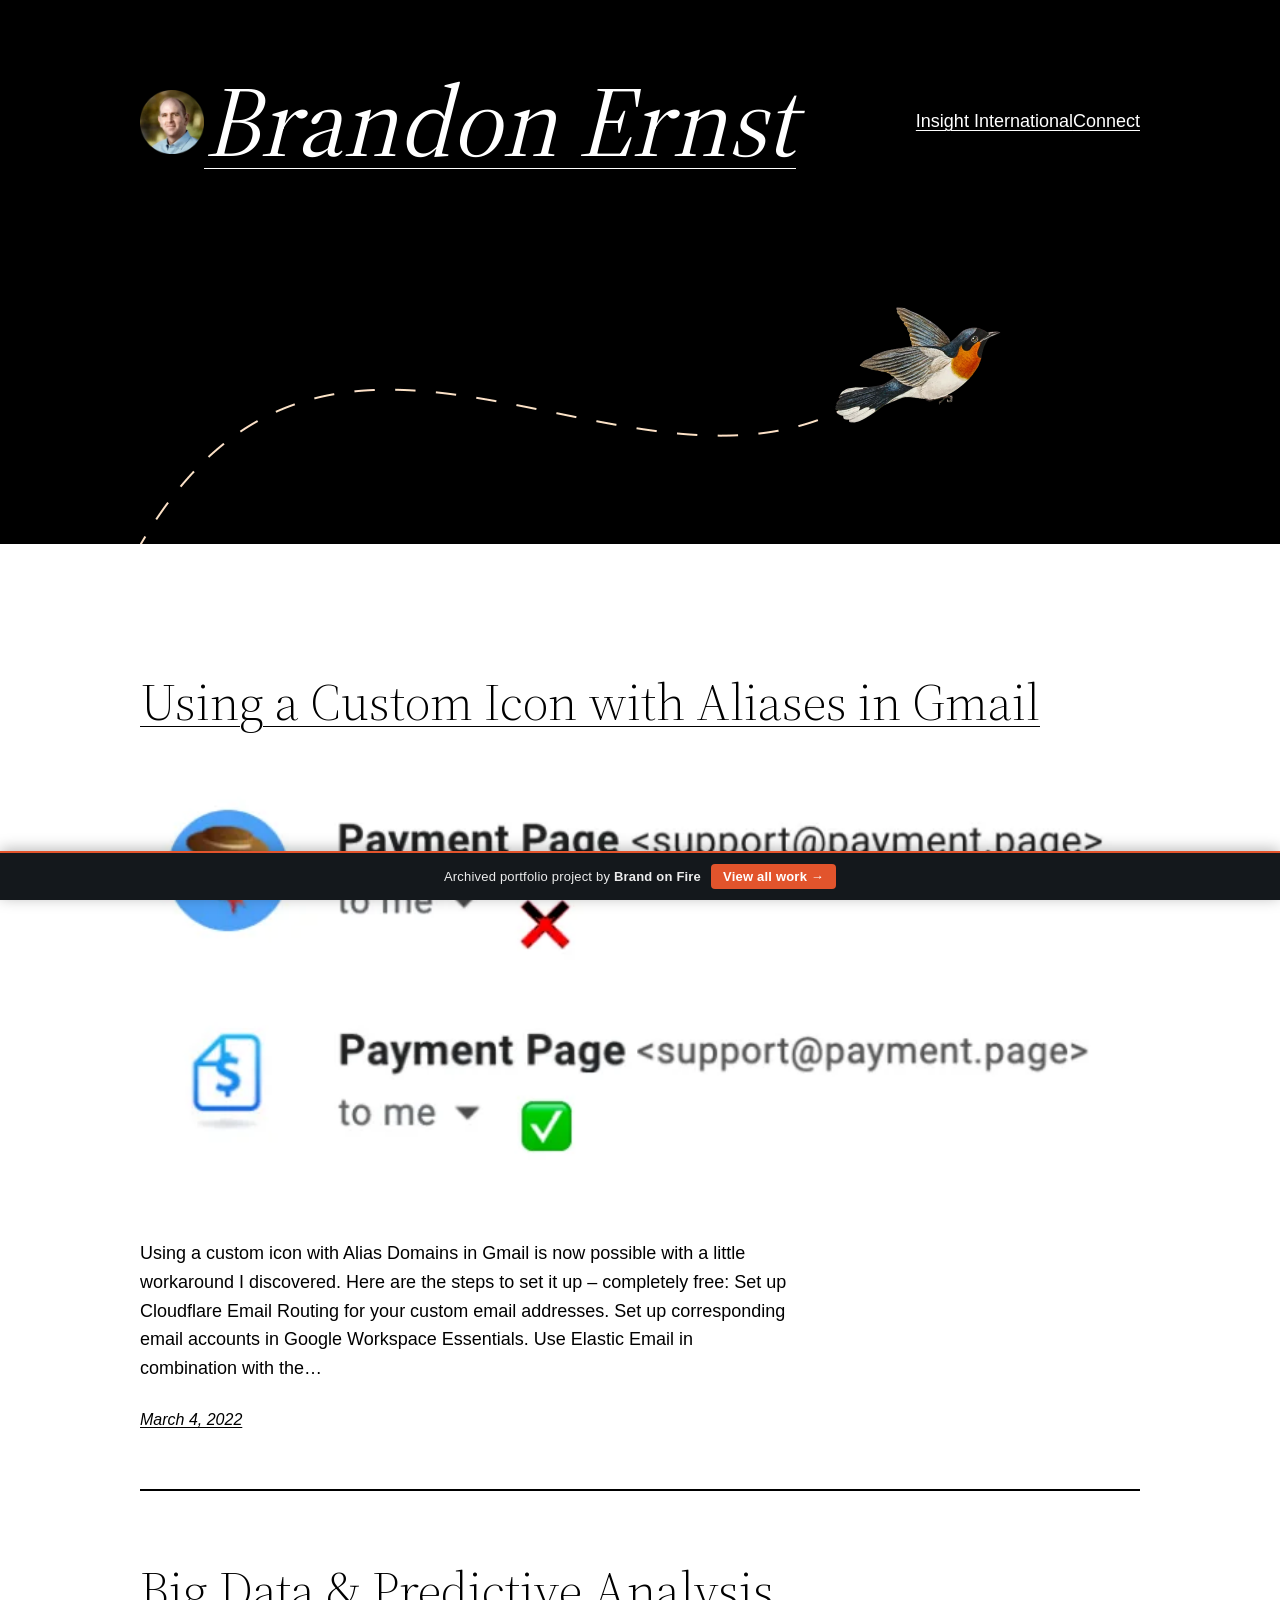
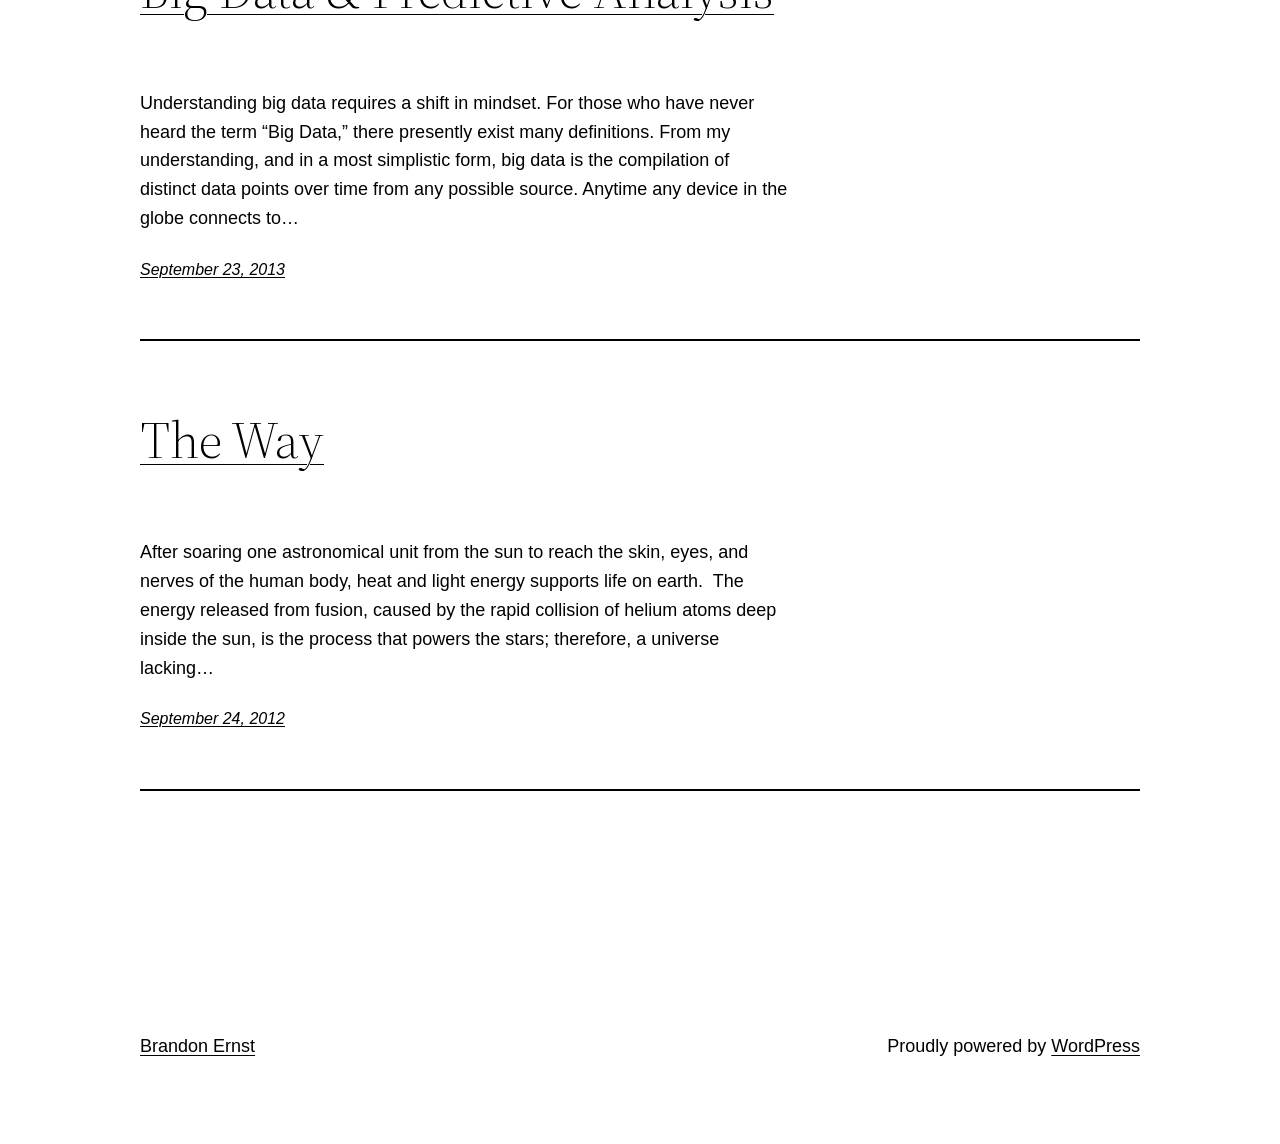
==== index.html @ 72a4046f "Lightweight pixel-faithful portfolio snapshot (used-CSS, WebP, no 3rd-party)" ====
<!doctype html><html lang="en-US" data-bofp="0"><head><meta charset="UTF-8"><meta name="viewport" content="width=device-width, initial-scale=1"><meta name="robots" content="index, follow, max-image-preview:large, max-snippet:-1, max-video-preview:-1"><link rel="canonical" href="/"><meta property="og:locale" content="en_US"><meta property="og:type" content="website"><meta property="og:title" content="Insight International - Brandon Ernst"><meta property="og:url" content="/"><meta property="og:site_name" content="Brandon Ernst"><meta property="article:modified_time" content="2022-03-04T01:20:35+00:00"><meta name="twitter:card" content="summary_large_image"><title>Insight International - Brandon Ernst</title><link rel="alternate" type="application/rss+xml" title="Brandon Ernst » Feed" href="/feed/"><link rel="alternate" type="application/rss+xml" title="Brandon Ernst » Comments Feed" href="/comments/feed/"><link rel="https://api.w.org/" href="/wp-json/"><link rel="alternate" title="JSON" type="application/json" href="/wp-json/wp/v2/pages/14"><meta name="generator" content="Elementor 4.1.1; features: additional_custom_breakpoints; settings: css_print_method-internal, google_font-enabled, font_display-auto"><link rel="icon" href="_a/cf8b656d39b9.webp" sizes="32x32"><link rel="icon" href="/wp-content/uploads/2021/11/brandon-ernst-300x300.png" sizes="192x192"><link rel="apple-touch-icon" href="/wp-content/uploads/2021/11/brandon-ernst-300x300.png"><meta name="msapplication-TileImage" content="/wp-content/uploads/2021/11/brandon-ernst-300x300.png"><meta name="generator" content="WP Rocket 3.20.2" data-wpr-features="wpr_minify_js wpr_preconnect_external_domains wpr_oci wpr_minify_css wpr_preload_links wpr_desktop"><link rel="stylesheet" href="style.css"><style>[data-bofp="1"]{background-color:rgb(255, 255, 255)!important;color:rgb(0, 0, 0)!important}[data-bofp="2"]{background-color:rgb(0, 0, 0)!important;color:rgb(255, 255, 255)!important}</style><meta name="robots" content="noindex, nofollow"></head><body data-rsssl="1" class="home wp-singular page-template-default page page-id-14 wp-custom-logo wp-embed-responsive wp-theme-twentytwentytwo elementor-default elementor-kit-212428" data-bofp="1"><div class="wp-site-blocks"><header class="wp-block-template-part"><div class="wp-block-group alignfull has-background-color has-foreground-background-color has-text-color has-background has-link-color wp-elements-c2d3692c067254e99911402d49af8a7d is-layout-constrained wp-block-group-is-layout-constrained" style="padding-top:0px;padding-bottom:0px" data-bofp="2"><header class="alignwide wp-block-template-part"><div class="wp-block-group is-layout-constrained wp-block-group-is-layout-constrained"><div class="wp-block-group alignwide is-content-justification-space-between is-layout-flex wp-container-core-group-is-layout-d256613d wp-block-group-is-layout-flex" style="padding-top:var(--wp--custom--spacing--small, 1.25rem);padding-bottom:var(--wp--custom--spacing--large, 8rem)"><div class="wp-block-group is-layout-flex wp-block-group-is-layout-flex"><div class="wp-block-site-logo"><a href="index.html" class="custom-logo-link" rel="home" aria-current="page"><img width="64" height="64" src="_a/cf8b656d39b9.webp" class="custom-logo" alt="Brandon Ernst" decoding="sync"></a></div><h1 style="font-style:italic;font-weight:400" class="wp-block-site-title"><a href="index.html" target="_self" rel="home" aria-current="page">Brandon Ernst</a></h1></div><nav class="is-responsive items-justified-right wp-block-navigation is-content-justification-right is-layout-flex wp-container-core-navigation-is-layout-de66bf79 wp-block-navigation-is-layout-flex" aria-label="Header navigation 2" data-wp-interactive="core/navigation" data-wp-context="{&quot;overlayOpenedBy&quot;:{&quot;click&quot;:false,&quot;hover&quot;:false,&quot;focus&quot;:false},&quot;type&quot;:&quot;overlay&quot;,&quot;roleAttribute&quot;:&quot;&quot;,&quot;ariaLabel&quot;:&quot;Menu&quot;}"><button aria-haspopup="dialog" aria-label="Open menu" class="wp-block-navigation__responsive-container-open" data-wp-on--click="actions.openMenuOnClick" data-wp-on--keydown="actions.handleMenuKeydown"><svg width="24" height="24" xmlns="http://www.w3.org/2000/svg" viewBox="0 0 24 24" aria-hidden="true" focusable="false"><path d="M4 7.5h16v1.5H4z"></path><path d="M4 15h16v1.5H4z"></path></svg></button><div class="wp-block-navigation__responsive-container" id="modal-1" data-wp-class--has-modal-open="state.isMenuOpen" data-wp-class--is-menu-open="state.isMenuOpen" data-wp-watch="callbacks.initMenu" data-wp-on--keydown="actions.handleMenuKeydown" data-wp-on--focusout="actions.handleMenuFocusout" tabindex="-1"><div class="wp-block-navigation__responsive-close" tabindex="-1"><div class="wp-block-navigation__responsive-dialog" data-wp-bind--aria-modal="state.ariaModal" data-wp-bind--aria-label="state.ariaLabel" data-wp-bind--role="state.roleAttribute"><button aria-label="Close menu" class="wp-block-navigation__responsive-container-close" data-wp-on--click="actions.closeMenuOnClick"><svg xmlns="http://www.w3.org/2000/svg" viewBox="0 0 24 24" width="24" height="24" aria-hidden="true" focusable="false"><path d="m13.06 12 6.47-6.47-1.06-1.06L12 10.94 5.53 4.47 4.47 5.53 10.94 12l-6.47 6.47 1.06 1.06L12 13.06l6.47 6.47 1.06-1.06L13.06 12Z"></path></svg></button><div class="wp-block-navigation__responsive-container-content" data-wp-watch="callbacks.focusFirstElement" id="modal-1-content"><ul class="wp-block-navigation__container is-responsive items-justified-right wp-block-navigation"><li class="wp-block-navigation-item current-menu-item wp-block-navigation-link"><a class="wp-block-navigation-item__content" href="insight-international/index.html" aria-current="page"><span class="wp-block-navigation-item__label">Insight International</span></a></li><li class="wp-block-navigation-item wp-block-navigation-link"><a class="wp-block-navigation-item__content" href="connect/index.html"><span class="wp-block-navigation-item__label">Connect</span></a></li></ul></div></div></div></div></nav></div></div></header><figure class="wp-block-image alignwide size-full is-resized"><img fetchpriority="high" decoding="sync" src="_a/04921a62bc11.webp" alt="Illustration of a bird flying." width="2000" height="474"></figure></div><div style="height:66px" aria-hidden="true" class="wp-block-spacer"></div></header><div class="wp-block-query alignwide is-layout-constrained wp-block-query-is-layout-constrained"><ul class="alignwide wp-block-post-template is-layout-flow wp-block-post-template-is-layout-flow"><li class="wp-block-post post-212757 post type-post status-publish format-standard has-post-thumbnail hentry category-insight-international"><div class="wp-block-group is-layout-constrained wp-block-group-is-layout-constrained"><h2 class="alignwide wp-block-post-title has-var-wp-custom-typography-font-size-huge-clamp-2-25-rem-4-vw-2-75-rem-font-size"><a href="using-a-custom-icon-with-aliases-in-gmail/index.html" target="_self">Using a Custom Icon with Aliases in Gmail</a></h2><figure style="margin-top:calc(1.75 * var(--wp--style--block-gap))" class="alignwide wp-block-post-featured-image"><a href="using-a-custom-icon-with-aliases-in-gmail/index.html" target="_self"><img fetchpriority="high" width="700" height="288" src="_a/332194040bed.webp" class="attachment-post-thumbnail size-post-thumbnail wp-post-image" alt="Using a Custom Icon with Aliases in Gmail" style="object-fit:cover;" decoding="sync"></a></figure><div class="wp-block-columns alignwide is-layout-flex wp-container-core-columns-is-layout-f56f613f wp-block-columns-is-layout-flex"><div class="wp-block-column is-layout-flow wp-block-column-is-layout-flow" style="flex-basis:650px"><div class="wp-block-post-excerpt"><p class="wp-block-post-excerpt__excerpt">Using a custom icon with Alias Domains in Gmail is now possible with a little workaround I discovered. Here are the steps to set it up – completely free: Set up Cloudflare Email Routing for your custom email addresses. Set up corresponding email accounts in Google Workspace Essentials. Use Elastic Email in combination with the… </p></div><div style="font-style:italic;font-weight:400" class="wp-block-post-date has-small-font-size"><a href="using-a-custom-icon-with-aliases-in-gmail/index.html"><time datetime="2022-03-04T01:37:58+00:00">March 4, 2022</time></a></div></div><div class="wp-block-column is-layout-flow wp-block-column-is-layout-flow"></div></div><div style="height:16px" aria-hidden="true" class="wp-block-spacer"></div><hr class="wp-block-separator alignwide is-style-wide"><div style="height:16px" aria-hidden="true" class="wp-block-spacer"></div></div></li><li class="wp-block-post post-724 post type-post status-publish format-standard hentry category-insight-international"><div class="wp-block-group is-layout-constrained wp-block-group-is-layout-constrained"><h2 class="alignwide wp-block-post-title has-var-wp-custom-typography-font-size-huge-clamp-2-25-rem-4-vw-2-75-rem-font-size"><a href="blog-post-2-big-data-predictive-analysis/index.html" target="_self">Big Data &amp; Predictive Analysis</a></h2><div class="wp-block-columns alignwide is-layout-flex wp-container-core-columns-is-layout-f56f613f wp-block-columns-is-layout-flex"><div class="wp-block-column is-layout-flow wp-block-column-is-layout-flow" style="flex-basis:650px"><div class="wp-block-post-excerpt"><p class="wp-block-post-excerpt__excerpt">Understanding big data requires a shift in mindset. For those who have never heard the term “Big Data,” there presently exist many definitions. From my understanding, and in a most simplistic form, big data is the compilation of distinct data points over time from any possible source. Anytime any device in the globe connects to… </p></div><div style="font-style:italic;font-weight:400" class="wp-block-post-date has-small-font-size"><a href="blog-post-2-big-data-predictive-analysis/index.html"><time datetime="2013-09-23T18:57:46+00:00">September 23, 2013</time></a></div></div><div class="wp-block-column is-layout-flow wp-block-column-is-layout-flow"></div></div><div style="height:16px" aria-hidden="true" class="wp-block-spacer"></div><hr class="wp-block-separator alignwide is-style-wide"><div style="height:16px" aria-hidden="true" class="wp-block-spacer"></div></div></li><li class="wp-block-post post-1 post type-post status-publish format-standard hentry category-insight-international"><div class="wp-block-group is-layout-constrained wp-block-group-is-layout-constrained"><h2 class="alignwide wp-block-post-title has-var-wp-custom-typography-font-size-huge-clamp-2-25-rem-4-vw-2-75-rem-font-size"><a href="blog-post-1-the-way/index.html" target="_self">The Way</a></h2><div class="wp-block-columns alignwide is-layout-flex wp-container-core-columns-is-layout-f56f613f wp-block-columns-is-layout-flex"><div class="wp-block-column is-layout-flow wp-block-column-is-layout-flow" style="flex-basis:650px"><div class="wp-block-post-excerpt"><p class="wp-block-post-excerpt__excerpt">After soaring one astronomical unit from the sun to reach the skin, eyes, and nerves of the human body, heat and light energy supports life on earth.&nbsp; The energy released from fusion, caused by the rapid collision of helium atoms deep inside the sun, is the process that powers the stars; therefore, a universe lacking… </p></div><div style="font-style:italic;font-weight:400" class="wp-block-post-date has-small-font-size"><a href="blog-post-1-the-way/index.html"><time datetime="2012-09-24T18:04:45+00:00">September 24, 2012</time></a></div></div><div class="wp-block-column is-layout-flow wp-block-column-is-layout-flow"></div></div><div style="height:16px" aria-hidden="true" class="wp-block-spacer"></div><hr class="wp-block-separator alignwide is-style-wide"><div style="height:16px" aria-hidden="true" class="wp-block-spacer"></div></div></li></ul></div><footer class="wp-block-template-part"><div class="wp-block-group is-layout-constrained wp-block-group-is-layout-constrained" style="padding-top:var(--wp--custom--spacing--large, 8rem)"><div class="wp-block-group alignfull is-layout-constrained wp-block-group-is-layout-constrained"><div class="wp-block-group alignwide is-content-justification-space-between is-layout-flex wp-container-core-group-is-layout-f28da512 wp-block-group-is-layout-flex" style="padding-top:4rem;padding-bottom:4rem"><p class="wp-block-site-title"><a href="index.html" target="_self" rel="home" aria-current="page">Brandon Ernst</a></p><p class="has-text-align-right wp-block-paragraph">Proudly powered by <a href="https://wordpress.org" rel="nofollow">WordPress</a></p></div></div></div></footer></div><!-- bof-portfolio-bar --><a href="https://brandonfire.com/portfolio/" id="bof-portfolio-bar" rel="noopener" style="position:fixed;left:0;right:0;bottom:0;z-index:2147483647;display:flex;align-items:center;justify-content:center;gap:10px;flex-wrap:wrap;background:#14181c;color:#ffffff !important;font-family:-apple-system,BlinkMacSystemFont,'Segoe UI',Roboto,Helvetica,Arial,sans-serif;font-size:13px;font-weight:500;line-height:1;letter-spacing:.2px;padding:11px 16px;text-decoration:none !important;box-shadow:0 -2px 14px rgba(0,0,0,.28);border-top:2px solid #e2542c;box-sizing:border-box;"><span style="opacity:.92;color:#fff;">Archived portfolio project by <strong style="font-weight:700;color:#fff;">Brand&nbsp;on&nbsp;Fire</strong></span><span style="background:#e2542c;color:#fff;padding:6px 12px;border-radius:4px;font-weight:600;white-space:nowrap;">View&nbsp;all&nbsp;work&nbsp;&rarr;</span></a><!-- /bof-portfolio-bar --></body></html>
---- style.css ----
.wp-block-site-logo{box-sizing:border-box;line-height:0;}.wp-block-site-logo a{display:inline-block;line-height:0;}.wp-block-site-logo img{height:auto;max-width:100%;}.wp-block-site-logo a,.wp-block-site-logo img{border-radius:inherit;}.wp-block-site-title{box-sizing:border-box;}.wp-block-site-title:where(a){color:inherit;font-family:inherit;font-size:inherit;font-style:inherit;font-weight:inherit;letter-spacing:inherit;line-height:inherit;text-decoration:inherit;}.wp-block-group{box-sizing:border-box;}:where(.wp-block-group.wp-block-group-is-layout-constrained){position:relative;}:where(.wp-block-group.has-background){padding:1.25em 2.375em;}.wp-block-navigation .wp-block-navigation-item__label{overflow-wrap:break-word;}.wp-block-navigation{position:relative;}.wp-block-navigation ul{margin-bottom:0px;margin-left:0px;margin-top:0px;padding-left:0px;}.wp-block-navigation ul,.wp-block-navigation ul li{list-style:none;padding:0px;}.wp-block-navigation .wp-block-navigation-item{align-items:center;background-color:inherit;display:flex;position:relative;}.wp-block-navigation .wp-block-navigation-item__content{display:block;z-index:1;}.wp-block-navigation .wp-block-navigation-item__content.wp-block-navigation-item__content{color:inherit;}.wp-block-navigation:where(a),.wp-block-navigation:where(a:active),.wp-block-navigation:where(a:focus){text-decoration:none;}.wp-block-navigation{--navigation-layout-justification-setting:flex-start;--navigation-layout-direction:row;--navigation-layout-wrap:wrap;--navigation-layout-justify:flex-start;--navigation-layout-align:center;}.wp-block-navigation.items-justified-right{--navigation-layout-justification-setting:flex-end;--navigation-layout-justify:flex-end;}.wp-block-navigation .wp-block-page-list,.wp-block-navigation__container,.wp-block-navigation__responsive-close,.wp-block-navigation__responsive-container,.wp-block-navigation__responsive-container-content,.wp-block-navigation__responsive-dialog{gap:inherit;}.wp-block-navigation__container{align-items:var(--navigation-layout-align,initial);display:flex;flex-direction:var(--navigation-layout-direction,initial);flex-wrap:var(--navigation-layout-wrap,wrap);justify-content:var(--navigation-layout-justify,initial);list-style:none;margin:0px;padding-left:0px;}.wp-block-navigation__container:only-child,.wp-block-page-list:only-child{flex-grow:1;}@keyframes overlay-menu__fade-in-animation{0%{opacity:0;transform:translateY(0.5em);}100%{opacity:1;transform:translateY(0px);}}.wp-block-navigation__responsive-container{inset:0px;display:none;position:fixed;}.wp-block-navigation__responsive-container:where(.wp-block-navigation-item a){color:inherit;}.wp-block-navigation__responsive-container .wp-block-navigation__responsive-container-content{align-items:var(--navigation-layout-align,initial);display:flex;flex-direction:var(--navigation-layout-direction,initial);flex-wrap:var(--navigation-layout-wrap,wrap);justify-content:var(--navigation-layout-justify,initial);}.wp-block-navigation__responsive-container:not(.is-menu-open.is-menu-open){background-color:inherit !important;color:inherit !important;}@media (min-width:600px){.wp-block-navigation__responsive-container:not(.hidden-by-default):not(.is-menu-open){background-color:inherit;display:block;position:relative;width:100%;z-index:auto;}.wp-block-navigation__responsive-container:not(.hidden-by-default):not(.is-menu-open) .wp-block-navigation__responsive-container-close{display:none;}}.wp-block-navigation__responsive-container-close,.wp-block-navigation__responsive-container-open{background:rgba(0,0,0,0);border-width:medium;border-style:none;border-color:currentcolor;border-image:initial;color:currentcolor;cursor:pointer;margin:0px;padding:0px;text-transform:inherit;vertical-align:middle;}.wp-block-navigation__responsive-container-close svg,.wp-block-navigation__responsive-container-open svg{fill:currentcolor;display:block;height:24px;pointer-events:none;width:24px;}.wp-block-navigation__responsive-container-open{display:flex;}.wp-block-navigation__responsive-container-open.wp-block-navigation__responsive-container-open.wp-block-navigation__responsive-container-open{font-family:inherit;font-size:inherit;font-weight:inherit;}@media (min-width:600px){.wp-block-navigation__responsive-container-open:not(.always-shown){display:none;}}.wp-block-navigation__responsive-container-close{position:absolute;right:0px;top:0px;z-index:2;}.wp-block-navigation__responsive-container-close.wp-block-navigation__responsive-container-close.wp-block-navigation__responsive-container-close{font-family:inherit;font-size:inherit;font-weight:inherit;}.wp-block-navigation__responsive-close{width:100%;}.wp-block-navigation__responsive-dialog{position:relative;}.wp-block-image img{box-sizing:border-box;height:auto;max-width:100%;vertical-align:bottom;}.wp-block-image.alignfull img,.wp-block-image.alignwide img{height:auto;width:100%;}@keyframes show-content-image{0%{visibility:hidden;}99%{visibility:hidden;}100%{visibility:visible;}}@keyframes turn-on-visibility{0%{opacity:0;}100%{opacity:1;}}@keyframes turn-off-visibility{0%{opacity:1;visibility:visible;}99%{opacity:0;visibility:visible;}100%{opacity:0;visibility:hidden;}}@keyframes lightbox-zoom-in{0%{transform:translate(calc((-100vw + var(--wp--lightbox-scrollbar-width))/2 + var(--wp--lightbox-initial-left-position)),calc(-50vh + var(--wp--lightbox-initial-top-position))) scale(var(--wp--lightbox-scale));}100%{transform:translate(-50%,-50%) scale(1);}}@keyframes lightbox-zoom-out{0%{transform:translate(-50%,-50%) scale(1);visibility:visible;}99%{visibility:visible;}100%{transform:translate(calc((-100vw + var(--wp--lightbox-scrollbar-width))/2 + var(--wp--lightbox-initial-left-position)),calc(-50vh + var(--wp--lightbox-initial-top-position))) scale(var(--wp--lightbox-scale));visibility:hidden;}}.wp-block-image{margin:0px 0px 1em;}.wp-block-spacer{clear:both;}.wp-block-post-title{box-sizing:border-box;word-break:break-word;}.wp-block-post-title:where(a){display:inline-block;font-family:inherit;font-size:inherit;font-style:inherit;font-weight:inherit;letter-spacing:inherit;line-height:inherit;text-decoration:inherit;}.wp-block-post-featured-image{margin-left:0px;margin-right:0px;}.wp-block-post-featured-image a{display:block;height:100%;}.wp-block-post-featured-image:where(img){box-sizing:border-box;height:auto;max-width:100%;vertical-align:bottom;width:100%;}.wp-block-post-featured-image.alignfull img,.wp-block-post-featured-image.alignwide img{width:100%;}.wp-block-post-featured-image{position:relative;}ol,ul{box-sizing:border-box;}:where(.wp-block-post-excerpt){box-sizing:border-box;margin-bottom:var(--wp--style--block-gap);margin-top:var(--wp--style--block-gap);}.wp-block-post-excerpt__excerpt{margin-bottom:0px;margin-top:0px;}.wp-block-post-date{box-sizing:border-box;}.wp-block-columns{box-sizing:border-box;display:flex;flex-wrap:wrap !important;}@media (min-width:782px){.wp-block-columns{flex-wrap:nowrap !important;}}.wp-block-columns{align-items:normal !important;}@media (max-width:781px){.wp-block-columns:not(.is-not-stacked-on-mobile) > .wp-block-column{flex-basis:100% !important;}}@media (min-width:782px){.wp-block-columns:not(.is-not-stacked-on-mobile) > .wp-block-column{flex-basis:0px;flex-grow:1;}.wp-block-columns:not(.is-not-stacked-on-mobile) > .wp-block-column[style*="flex-basis"]{flex-grow:0;}}:where(.wp-block-columns){margin-bottom:1.75em;}.wp-block-column{flex-grow:1;min-width:0px;overflow-wrap:break-word;word-break:break-word;}.wp-block-separator{border-width:2px medium medium;border-style:solid none none;border-color:currentcolor;border-image:initial;}.wp-block-separator{border-width:medium medium 2px;border-style:none none solid;border-color:currentcolor;border-image:initial;margin-left:auto;margin-right:auto;}.wp-block-post-template{box-sizing:border-box;list-style:none;margin-bottom:0px;margin-top:0px;max-width:100%;padding:0px;}:root{--payment-page-accent-color:#ffffff;--payment-page-primary-color:#1168EF;--payment-page-secondary-color:#76ACF7;--payment-page-icon-primary-color:rgb(68,68,68);--payment-page-icon-secondary-background:#363636;--payment-page-icon-secondary-stroke:#ffffff;--payment-page-icon-secondary-fill:none;--payment-page-icon-secondary-background-size:30px;--payment-page-icon-secondary-size:20px;--payment-page-icon-secondary-margin:0 var( --payment-page-spacing-type-block-element ) 0 0;--payment-page-text-color-primary:#6C8CB8;--payment-page-layout-primary-background-color:#FFFFFF;--payment-page-layout-secondary-background-color:#D5DBE0;--payment-page-layout-primary-border-color:#E1E7ED;--payment-page-layout-secondary-border-color:#D5DBE0;--payment-page-layout-tertiary-border-color:#838C92;--payment-page-status-neutral-background-color:rgba( 118,118,118,0.05 );--payment-page-status-neutral-color:#767676;--payment-page-status-warning-background-color:rgba( 249,148,92,0.05 );--payment-page-status-warning-color:#F9945C;--payment-page-status-info-background-color:rgba( 11,124,192,0.05 );--payment-page-status-info-color:#0B7CC0;--payment-page-status-success-background-color:rgba( 43,191,22,0.05 );--payment-page-status-success-color:#2BBF16;--payment-page-status-danger-background-color:rgba( 244,67,54,0.05 );--payment-page-status-danger-color:#F44336;--payment-page-font-family:inherit;--payment-page-spacing-xs:6px;--payment-page-spacing-sm:12px;--payment-page-spacing-md:24px;--payment-page-spacing-lg:36px;--payment-page-spacing-type-primary:32px;--payment-page-spacing-type-secondary:24px;--payment-page-spacing-type-tertiary:16px;--payment-page-spacing-type-separator-wide:40px;--payment-page-spacing-type-block-element:10px;--payment-page-spacing-type-block-wide:18px;--payment-page-layout-background:var( --payment-page-layout-primary-background-color );--payment-page-layout-border:1px solid var( --payment-page-layout-primary-border-color );--payment-page-layout-box-shadow:0 0 20px rgba(40,84,115,0.11);--payment-page-layout-padding:32px;--payment-page-layout-border-radius:5px;--payment-page-text-default-font-size:18px;--payment-page-text-default-font-style:normal;--payment-page-text-default-font-weight:normal;--payment-page-text-default-line-height:28px;--payment-page-text-default-color:var( --payment-page-text-color-primary );--payment-page-text-small-font-size:14px;--payment-page-text-small-font-style:normal;--payment-page-text-small-font-weight:normal;--payment-page-text-small-line-height:20px;--payment-page-text-small-color:var( --payment-page-text-color-primary );--payment-page-text-medium-font-size:16px;--payment-page-text-medium-font-style:normal;--payment-page-text-medium-font-weight:normal;--payment-page-text-medium-line-height:24px;--payment-page-text-medium-color:var( --payment-page-text-color-primary );--payment-page-text-standard-font-size:18px;--payment-page-text-standard-font-style:normal;--payment-page-text-standard-font-weight:normal;--payment-page-text-standard-line-height:24px;--payment-page-text-standard-color:var( --payment-page-text-color-primary );--payment-page-text-title-font-size:24px;--payment-page-text-title-font-style:normal;--payment-page-text-title-font-weight:bold;--payment-page-text-title-line-height:32px;--payment-page-text-title-color:var( --payment-page-text-color-primary );--payment-page-button-font-size:14px;--payment-page-button-font-weight:bold;--payment-page-button-line-height:24px;--payment-page-button-padding:4px 16px;--payment-page-button-lg-padding:11px 16px 12px 16px;--payment-page-button-lg-font-size:14px;--payment-page-button-lg-line-height:17px;}@media (max-width:992px){:root{--payment-page-spacing-type-primary:20px;--payment-page-spacing-type-secondary:20px;--payment-page-spacing-type-tertiary:12px;--payment-page-spacing-type-separator-wide:50px;--payment-page-layout-padding:20px;--payment-page-text-default-font-size:16px;--payment-page-text-default-line-height:27px;--payment-page-text-title-font-size:24px;--payment-page-text-title-line-height:30px;--payment-page-button-lg-padding:14px 16px;--payment-page-button-lg-font-size:16px;--payment-page-button-lg-line-height:19px;}}@keyframes payment_page_application_loader_rotate_kf{0%{transform:rotate(0deg);}50%{transform:rotate(180deg);}100%{transform:rotate(360deg);}}:root{--wp-block-synced-color:#7a00df;--wp-block-synced-color--rgb:122,0,223;--wp-bound-block-color:var(--wp-block-synced-color);--wp-editor-canvas-background:#ddd;--wp-admin-theme-color:#007cba;--wp-admin-theme-color--rgb:0,124,186;--wp-admin-theme-color-darker-10:#006ba1;--wp-admin-theme-color-darker-10--rgb:0,107,160.5;--wp-admin-theme-color-darker-20:#005a87;--wp-admin-theme-color-darker-20--rgb:0,90,135;--wp-admin-border-width-focus:2px;}@media (min-resolution:192dpi){:root{--wp-admin-border-width-focus:1.5px;}}:root{--wp--preset--font-size--normal:16px;--wp--preset--font-size--huge:42px;}:root .has-text-align-right{text-align:right;}.items-justified-right{justify-content:flex-end;}:where(figure){margin:0px 0px 1em;}:root{--wp--preset--aspect-ratio--square:1;--wp--preset--aspect-ratio--4-3:4/3;--wp--preset--aspect-ratio--3-4:3/4;--wp--preset--aspect-ratio--3-2:3/2;--wp--preset--aspect-ratio--2-3:2/3;--wp--preset--aspect-ratio--16-9:16/9;--wp--preset--aspect-ratio--9-16:9/16;--wp--preset--color--black:#000000;--wp--preset--color--cyan-bluish-gray:#abb8c3;--wp--preset--color--white:#ffffff;--wp--preset--color--pale-pink:#f78da7;--wp--preset--color--vivid-red:#cf2e2e;--wp--preset--color--luminous-vivid-orange:#ff6900;--wp--preset--color--luminous-vivid-amber:#fcb900;--wp--preset--color--light-green-cyan:#7bdcb5;--wp--preset--color--vivid-green-cyan:#00d084;--wp--preset--color--pale-cyan-blue:#8ed1fc;--wp--preset--color--vivid-cyan-blue:#0693e3;--wp--preset--color--vivid-purple:#9b51e0;--wp--preset--color--foreground:#000000;--wp--preset--color--background:#ffffff;--wp--preset--color--primary:#1a4548;--wp--preset--color--secondary:#ffe2c7;--wp--preset--color--tertiary:#F6F6F6;--wp--preset--gradient--vivid-cyan-blue-to-vivid-purple:linear-gradient(135deg,rgb(6,147,227) 0%,rgb(155,81,224) 100%);--wp--preset--gradient--light-green-cyan-to-vivid-green-cyan:linear-gradient(135deg,rgb(122,220,180) 0%,rgb(0,208,130) 100%);--wp--preset--gradient--luminous-vivid-amber-to-luminous-vivid-orange:linear-gradient(135deg,rgb(252,185,0) 0%,rgb(255,105,0) 100%);--wp--preset--gradient--luminous-vivid-orange-to-vivid-red:linear-gradient(135deg,rgb(255,105,0) 0%,rgb(207,46,46) 100%);--wp--preset--gradient--very-light-gray-to-cyan-bluish-gray:linear-gradient(135deg,rgb(238,238,238) 0%,rgb(169,184,195) 100%);--wp--preset--gradient--cool-to-warm-spectrum:linear-gradient(135deg,rgb(74,234,220) 0%,rgb(151,120,209) 20%,rgb(207,42,186) 40%,rgb(238,44,130) 60%,rgb(251,105,98) 80%,rgb(254,248,76) 100%);--wp--preset--gradient--blush-light-purple:linear-gradient(135deg,rgb(255,206,236) 0%,rgb(152,150,240) 100%);--wp--preset--gradient--blush-bordeaux:linear-gradient(135deg,rgb(254,205,165) 0%,rgb(254,45,45) 50%,rgb(107,0,62) 100%);--wp--preset--gradient--luminous-dusk:linear-gradient(135deg,rgb(255,203,112) 0%,rgb(199,81,192) 50%,rgb(65,88,208) 100%);--wp--preset--gradient--pale-ocean:linear-gradient(135deg,rgb(255,245,203) 0%,rgb(182,227,212) 50%,rgb(51,167,181) 100%);--wp--preset--gradient--electric-grass:linear-gradient(135deg,rgb(202,248,128) 0%,rgb(113,206,126) 100%);--wp--preset--gradient--midnight:linear-gradient(135deg,rgb(2,3,129) 0%,rgb(40,116,252) 100%);--wp--preset--gradient--vertical-secondary-to-tertiary:linear-gradient(to bottom,var(--wp--preset--color--secondary) 0%,var(--wp--preset--color--tertiary) 100%);--wp--preset--gradient--vertical-secondary-to-background:linear-gradient(to bottom,var(--wp--preset--color--secondary) 0%,var(--wp--preset--color--background) 100%);--wp--preset--gradient--vertical-tertiary-to-background:linear-gradient(to bottom,var(--wp--preset--color--tertiary) 0%,var(--wp--preset--color--background) 100%);--wp--preset--gradient--diagonal-primary-to-foreground:linear-gradient(to bottom right,var(--wp--preset--color--primary) 0%,var(--wp--preset--color--foreground) 100%);--wp--preset--gradient--diagonal-secondary-to-background:linear-gradient(to bottom right,var(--wp--preset--color--secondary) 50%,var(--wp--preset--color--background) 50%);--wp--preset--gradient--diagonal-background-to-secondary:linear-gradient(to bottom right,var(--wp--preset--color--background) 50%,var(--wp--preset--color--secondary) 50%);--wp--preset--gradient--diagonal-tertiary-to-background:linear-gradient(to bottom right,var(--wp--preset--color--tertiary) 50%,var(--wp--preset--color--background) 50%);--wp--preset--gradient--diagonal-background-to-tertiary:linear-gradient(to bottom right,var(--wp--preset--color--background) 50%,var(--wp--preset--color--tertiary) 50%);--wp--preset--font-size--small:1rem;--wp--preset--font-size--medium:1.125rem;--wp--preset--font-size--large:1.75rem;--wp--preset--font-size--x-large:clamp(1.75rem,3vw,2.25rem);--wp--preset--font-family--system-font:-apple-system,BlinkMacSystemFont,"Segoe UI",Roboto,Oxygen-Sans,Ubuntu,Cantarell,"Helvetica Neue",sans-serif;--wp--preset--font-family--source-serif-pro:"Source Serif Pro",serif;--wp--preset--spacing--20:0.44rem;--wp--preset--spacing--30:0.67rem;--wp--preset--spacing--40:1rem;--wp--preset--spacing--50:1.5rem;--wp--preset--spacing--60:2.25rem;--wp--preset--spacing--70:3.38rem;--wp--preset--spacing--80:5.06rem;--wp--preset--shadow--natural:6px 6px 9px rgba(0,0,0,0.2);--wp--preset--shadow--deep:12px 12px 50px rgba(0,0,0,0.4);--wp--preset--shadow--sharp:6px 6px 0px rgba(0,0,0,0.2);--wp--preset--shadow--outlined:6px 6px 0px -3px rgb(255,255,255),6px 6px rgb(0,0,0);--wp--preset--shadow--crisp:6px 6px 0px rgb(0,0,0);--wp--custom--spacing--small:max(1.25rem,5vw);--wp--custom--spacing--medium:clamp(2rem,8vw,calc(4 * var(--wp--style--block-gap)));--wp--custom--spacing--large:clamp(4rem,10vw,8rem);--wp--custom--spacing--outer:var(--wp--custom--spacing--small,1.25rem);--wp--custom--typography--font-size--huge:clamp(2.25rem,4vw,2.75rem);--wp--custom--typography--font-size--gigantic:clamp(2.75rem,6vw,3.25rem);--wp--custom--typography--font-size--colossal:clamp(3.25rem,8vw,6.25rem);--wp--custom--typography--line-height--tiny:1.15;--wp--custom--typography--line-height--small:1.2;--wp--custom--typography--line-height--medium:1.4;--wp--custom--typography--line-height--normal:1.6;}:root{--wp--style--global--content-size:650px;--wp--style--global--wide-size:1000px;}:where(body){margin:0px;}:where(.wp-site-blocks) > *{margin-block:1.5rem 0px;}:where(.wp-site-blocks) >:first-child{margin-block-start:0px;}:where(.wp-site-blocks) >:last-child{margin-block-end:0px;}:root{--wp--style--block-gap:1.5rem;}:root:where(.is-layout-flow) >:first-child{margin-block-start:0px;}:root:where(.is-layout-flow) >:last-child{margin-block-end:0px;}:root:where(.is-layout-flow) > *{margin-block:1.5rem 0px;}:root:where(.is-layout-constrained) >:first-child{margin-block-start:0px;}:root:where(.is-layout-constrained) >:last-child{margin-block-end:0px;}:root:where(.is-layout-constrained) > *{margin-block:1.5rem 0px;}:root:where(.is-layout-flex){gap:1.5rem;}.is-layout-constrained >:where(:not(.alignleft):not(.alignright):not(.alignfull)){max-width:var(--wp--style--global--content-size);margin-left:auto !important;margin-right:auto !important;}.is-layout-constrained > .alignwide{max-width:var(--wp--style--global--wide-size);}body .is-layout-flex{display:flex;}.is-layout-flex{flex-wrap:wrap;align-items:center;}.is-layout-flex >:is(*,div){margin:0px;}body{background-color:var(--wp--preset--color--background);color:var(--wp--preset--color--foreground);font-family:var(--wp--preset--font-family--system-font);font-size:var(--wp--preset--font-size--medium);line-height:var(--wp--custom--typography--line-height--normal);padding:0px;}a:where(:not(.wp-element-button)){color:var(--wp--preset--color--foreground);}h1{font-family:var(--wp--preset--font-family--source-serif-pro);font-size:var(--wp--custom--typography--font-size--colossal);font-weight:300;line-height:var(--wp--custom--typography--line-height--tiny);}h2{font-family:var(--wp--preset--font-family--source-serif-pro);font-size:var(--wp--custom--typography--font-size--gigantic);font-weight:300;line-height:var(--wp--custom--typography--line-height--small);}.has-background-color{color:var(--wp--preset--color--background) !important;}.has-foreground-background-color{background-color:var(--wp--preset--color--foreground) !important;}.has-small-font-size{font-size:var(--wp--preset--font-size--small) !important;}:root:where(.wp-block-post-title){font-family:var(--wp--preset--font-family--source-serif-pro);font-size:var(--wp--custom--typography--font-size--gigantic);font-weight:300;line-height:var(--wp--custom--typography--line-height--tiny);}:root:where(.wp-block-site-title){font-family:var(--wp--preset--font-family--system-font);font-size:var(--wp--preset--font-size--medium);font-style:italic;font-weight:normal;line-height:var(--wp--custom--typography--line-height--normal);}.wp-elements-c2d3692c067254e99911402d49af8a7d a:where(:not(.wp-element-button)){color:var(--wp--preset--color--background);}.wp-container-core-navigation-is-layout-de66bf79{justify-content:flex-end;}.wp-container-core-group-is-layout-d256613d{justify-content:space-between;}.wp-container-core-columns-is-layout-f56f613f{flex-wrap:nowrap;}.wp-container-core-group-is-layout-f28da512{justify-content:space-between;}body{-webkit-font-smoothing:antialiased;}a{text-decoration-thickness:1px;text-underline-offset:0.25ch;}.edit-post-visual-editor__post-title-wrapper,.is-root-container .wp-block[data-align="full"] > .wp-block-cover,.is-root-container .wp-block[data-align="full"] > .wp-block-group,.wp-block-cover.alignfull,.wp-block-group.alignfull,.wp-block-group.has-background,.wp-site-blocks,body > .is-root-container{padding-left:var(--wp--custom--spacing--outer);padding-right:var(--wp--custom--spacing--outer);}.is-root-container .wp-block[data-align="full"],.wp-site-blocks .alignfull,.wp-site-blocks > .wp-block-cover,.wp-site-blocks > .wp-block-group.has-background,.wp-site-blocks > .wp-block-template-part > .wp-block-cover,.wp-site-blocks > .wp-block-template-part > .wp-block-group.has-background,body > .is-root-container > .wp-block-cover,body > .is-root-container > .wp-block-template-part > .wp-block-cover,body > .is-root-container > .wp-block-template-part > .wp-block-group.has-background{width:unset;margin-left:calc(var(--wp--custom--spacing--outer)*-1) !important;margin-right:calc(var(--wp--custom--spacing--outer)*-1) !important;}p{margin-bottom:20px !important;}@font-face{font-family:"Source Serif Pro";font-style:normal;font-weight:200 900;font-display:fallback;src:url(_a/ab9e7d0a68c5.woff2) format("woff2");font-stretch:normal;}@font-face{font-family:"Source Serif Pro";font-style:italic;font-weight:200 900;font-display:fallback;font-stretch:normal;}*{background-attachment:scroll !important;}html:where(img[class*="wp-image-"]){height:auto;max-width:100%;}h3{font-family:var(--wp--preset--font-family--source-serif-pro);font-size:var(--wp--custom--typography--font-size--huge);font-weight:300;line-height:var(--wp--custom--typography--line-height--tiny);}@font-face{font-family:"Graphik Regular";font-style:normal;font-weight:normal;font-display:auto;}@font-face{font-family:eicons;font-weight:400;font-style:normal;}@keyframes a{0%{transform:rotate(0deg);}100%{transform:rotate(359deg);}}:root{--direction-multiplier:1;}.elementor-screen-only,.screen-reader-text,.screen-reader-text span,.ui-helper-hidden-accessible{height:1px;margin:-1px;overflow:hidden;padding:0px;position:absolute;top:-10000em;width:1px;clip:rect(0px,0px,0px,0px);border:0px;}.elementor *,.elementor::after,.elementor::before{box-sizing:border-box;}.elementor a{box-shadow:none;text-decoration:none;}.elementor img{border-width:medium;border-style:none;border-color:currentcolor;border-image:initial;border-radius:0px;box-shadow:none;height:auto;max-width:100%;}.elementor-element{--flex-direction:initial;--flex-wrap:initial;--justify-content:initial;--align-items:initial;--align-content:initial;--gap:initial;--flex-basis:initial;--flex-grow:initial;--flex-shrink:initial;--order:initial;--align-self:initial;align-self:var(--align-self);flex-basis:var(--flex-basis);flex-grow:var(--flex-grow);flex-shrink:var(--flex-shrink);order:var(--order);}.elementor-element:where(.e-con-full,.elementor-widget){align-content:var(--align-content);align-items:var(--align-items);flex-direction:var(--flex-direction);flex-wrap:var(--flex-wrap);gap:var(--row-gap) var(--column-gap);justify-content:var(--justify-content);}.elementor-align-center{text-align:center;}.elementor-align-center .elementor-button,.elementor-align-left .elementor-button,.elementor-align-right .elementor-button{width:auto;}:root{--page-title-display:block;}@keyframes eicon-spin{0%{transform:rotate(0deg);}100%{transform:rotate(359deg);}}.elementor-section{position:relative;}.elementor-section .elementor-container{display:flex;margin-inline:auto;position:relative;}@media (max-width:1024px){.elementor-section .elementor-container{flex-wrap:wrap;}}.elementor-section.elementor-section-boxed > .elementor-container{max-width:1140px;}.elementor-widget-wrap{align-content:flex-start;flex-wrap:wrap;position:relative;width:100%;}.elementor:not(.elementor-bc-flex-widget) .elementor-widget-wrap{display:flex;}.elementor-widget-wrap > .elementor-element{width:100%;}.elementor-widget{position:relative;}.elementor-widget:not(:last-child){margin-block-end:var(--kit-widget-spacing,20px);}.elementor-column{display:flex;min-height:1px;position:relative;}.elementor-column-gap-default > .elementor-column > .elementor-element-populated{padding:10px;}@media (min-width:768px){.elementor-column.elementor-col-100,.elementor-column[data-col="100"]{width:100%;}}@media (max-width:767px){.elementor-column{width:100%;}}@media (prefers-reduced-motion:no-preference){html{scroll-behavior:smooth;}}.elementor-element:where(:not(.e-con)):where(:not(.e-div-block-base)) .elementor-widget-container,.elementor-element:where(:not(.e-con)):where(:not(.e-div-block-base)):not(:has(.elementor-widget-container)){transition:background .3s,border .3s,border-radius .3s,box-shadow .3s,transform var(--e-transform-transition-duration,.4s);}.elementor-heading-title{line-height:1;margin:0px;padding:0px;}.elementor-button{background-color:rgb(105,114,125);border-radius:3px;color:rgb(255,255,255);display:inline-block;fill:rgb(255,255,255);font-size:15px;line-height:1;padding:12px 24px;text-align:center;transition:0.3s;}.elementor-button-content-wrapper{display:flex;flex-direction:row;gap:5px;justify-content:center;}.elementor-button-icon{align-items:center;display:flex;}.elementor-button-icon svg{height:auto;width:1em;}.elementor-button-text{display:inline-block;}.elementor-button.elementor-size-lg{border-radius:5px;font-size:18px;padding:20px 40px;}.elementor-button span{text-decoration:inherit;}@media (prefers-reduced-motion:reduce){html *{transition-delay:0s !important;transition-duration:0s !important;}}.elementor-kit-212428{--e-global-color-primary:#6EC1E4;--e-global-color-secondary:#54595F;--e-global-color-text:#7A7A7A;--e-global-color-accent:#61CE70;--e-global-typography-primary-font-family:"Roboto";--e-global-typography-primary-font-weight:600;--e-global-typography-secondary-font-family:"Roboto Slab";--e-global-typography-secondary-font-weight:400;--e-global-typography-text-font-family:"Roboto";--e-global-typography-text-font-weight:400;--e-global-typography-accent-font-family:"Roboto";--e-global-typography-accent-font-weight:500;}.elementor-widget:not(:last-child){margin-block-end:20px;}.elementor-element{--widgets-spacing:20px 20px;--widgets-spacing-row:20px;--widgets-spacing-column:20px;}@media (max-width:1024px){.elementor-section.elementor-section-boxed > .elementor-container{max-width:1024px;}}@media (max-width:767px){.elementor-section.elementor-section-boxed > .elementor-container{max-width:767px;}}.elementor-212429 .elementor-element.elementor-element-9ab3215 > .elementor-container{max-width:680px;}.elementor-212429 .elementor-element.elementor-element-9ab3215{margin-top:0px;margin-bottom:0px;padding:40px 0px 0px;}.elementor-212429 .elementor-element.elementor-element-dca07f3 img{width:100px;max-width:100px;height:100px;}.elementor-widget-heading .elementor-heading-title{font-family:var( --e-global-typography-primary-font-family ),Sans-serif;font-weight:var( --e-global-typography-primary-font-weight );color:var( --e-global-color-primary );}.elementor-212429 .elementor-element.elementor-element-2883b25{text-align:center;}.elementor-212429 .elementor-element.elementor-element-2883b25 .elementor-heading-title{font-family:"Graphik Regular",sans-serif;font-size:25px;font-weight:normal;color:rgb(255,255,255);}.elementor-212429 .elementor-element.elementor-element-71d4d49{text-align:center;}.elementor-212429 .elementor-element.elementor-element-71d4d49 .elementor-heading-title{font-family:"Graphik Regular",sans-serif;font-size:18px;font-weight:normal;line-height:1.2em;color:rgb(255,255,255);}.elementor-212429 .elementor-element.elementor-element-6816545{--spacer-size:20px;}.elementor-212429 .elementor-element.elementor-element-a017bd8 > .elementor-container{max-width:600px;}.elementor-212429 .elementor-element.elementor-element-a017bd8{margin-top:0px;margin-bottom:0px;padding:0px;}.elementor-212429 .elementor-element.elementor-element-d04bd38 > .elementor-widget-wrap > .elementor-widget:not(.elementor-widget__width-auto):not(.elementor-widget__width-initial):not(:last-child):not(.elementor-absolute){margin-block-end:20px;}.elementor-212429 .elementor-element.elementor-element-0949e16{text-align:center;}.elementor-212429 .elementor-element.elementor-element-0949e16 .elementor-heading-title{font-family:"Graphik Regular",sans-serif;font-size:22px;font-weight:normal;color:rgb(255,255,255);}.elementor-widget-button .elementor-button{background-color:var( --e-global-color-accent );font-family:var( --e-global-typography-accent-font-family ),Sans-serif;font-weight:var( --e-global-typography-accent-font-weight );}.elementor-212429 .elementor-element.elementor-element-54a5de9 .elementor-button{background-color:rgb(255,255,255);font-family:"Graphik Regular",sans-serif;font-size:18px;font-weight:500;fill:rgb(0,0,0);color:rgb(0,0,0);padding:16px 20px;}.elementor-212429 .elementor-element.elementor-element-54a5de9 .elementor-button-content-wrapper{flex-direction:row;}.elementor-212429 .elementor-element.elementor-element-83d0a52 .elementor-button{background-color:rgb(13,34,72);font-family:"Graphik Regular",sans-serif;font-size:18px;font-weight:500;padding:16px 20px;}.elementor-212429 .elementor-element.elementor-element-83d0a52 .elementor-button-content-wrapper{flex-direction:row;}.elementor-212429 .elementor-element.elementor-element-869fdfb .elementor-button{background-color:rgb(77,161,246);font-family:"Graphik Regular",sans-serif;font-size:18px;font-weight:500;padding:16px 20px;}.elementor-212429 .elementor-element.elementor-element-869fdfb .elementor-button-content-wrapper{flex-direction:row;}.elementor-212429 .elementor-element.elementor-element-c2f8962{--spacer-size:20px;}.elementor-212429 .elementor-element.elementor-element-7471080 > .elementor-container{max-width:600px;}.elementor-212429 .elementor-element.elementor-element-7471080{margin-top:0px;margin-bottom:0px;}.elementor-212429 .elementor-element.elementor-element-e9c78b2{text-align:center;}.elementor-212429 .elementor-element.elementor-element-e9c78b2 .elementor-heading-title{font-family:"Graphik Regular",sans-serif;font-size:22px;font-weight:normal;color:rgb(255,255,255);}.elementor-212429 .elementor-element.elementor-element-cf92242 .elementor-button{background-color:rgb(40,48,61);font-family:"Graphik Regular",sans-serif;font-size:18px;font-weight:500;fill:rgb(255,255,255);color:rgb(255,255,255);padding:16px 20px;}.elementor-212429 .elementor-element.elementor-element-cf92242 > .elementor-widget-container{padding:0px;}.elementor-212429 .elementor-element.elementor-element-cf92242 .elementor-button-content-wrapper{flex-direction:row;}.elementor-212429 .elementor-element.elementor-element-293c6d9 .elementor-button{background-color:rgb(255,255,255);font-family:"Graphik Regular",sans-serif;font-size:18px;font-weight:500;fill:rgb(0,0,0);color:rgb(0,0,0);padding:16px 20px;}.elementor-212429 .elementor-element.elementor-element-293c6d9 .elementor-button-content-wrapper{flex-direction:row;}.elementor-212429 .elementor-element.elementor-element-d063823 .elementor-button{background-color:rgb(9,43,102);font-family:"Graphik Regular",sans-serif;font-size:18px;font-weight:500;padding:16px 20px;}.elementor-212429 .elementor-element.elementor-element-d063823 .elementor-button-content-wrapper{flex-direction:row;}.elementor-212429 .elementor-element.elementor-element-9d95e03 .elementor-button{background-color:rgb(12,29,85);font-family:"Graphik Regular",sans-serif;font-size:18px;font-weight:500;padding:16px 20px;}.elementor-212429 .elementor-element.elementor-element-9d95e03 .elementor-button-content-wrapper{flex-direction:row;}.elementor-212429 .elementor-element.elementor-element-4fd1ed1 .elementor-button{background-color:rgb(255,255,255);font-family:"Graphik Regular",sans-serif;font-size:18px;font-weight:500;fill:rgb(0,0,0);color:rgb(0,0,0);padding:16px 20px;}.elementor-212429 .elementor-element.elementor-element-4fd1ed1 .elementor-button-content-wrapper{flex-direction:row;}.elementor-212429 .elementor-element.elementor-element-071d629{--spacer-size:20px;}.elementor-212429 .elementor-element.elementor-element-b4fad2b > .elementor-container{max-width:600px;}.elementor-212429 .elementor-element.elementor-element-b4fad2b{margin-top:0px;margin-bottom:0px;}.elementor-212429 .elementor-element.elementor-element-5a4ae26{text-align:center;}.elementor-212429 .elementor-element.elementor-element-5a4ae26 .elementor-heading-title{font-family:"Graphik Regular",sans-serif;font-size:22px;font-weight:normal;color:rgb(255,255,255);}.elementor-212429 .elementor-element.elementor-element-fef273c .elementor-button{background-color:rgb(1,27,79);font-family:"Graphik Regular",sans-serif;font-size:18px;font-weight:500;padding:16px 20px;}.elementor-212429 .elementor-element.elementor-element-fef273c .elementor-button-content-wrapper{flex-direction:row;}.elementor-212429 .elementor-element.elementor-element-eabd81a .elementor-button{background-color:rgb(1,66,118);font-family:"Graphik Regular",sans-serif;font-size:18px;font-weight:500;padding:16px 20px;}.elementor-212429 .elementor-element.elementor-element-eabd81a .elementor-button-content-wrapper{flex-direction:row;}.elementor-212429 .elementor-element.elementor-element-9709a09 .elementor-button{background-color:rgb(40,103,178);font-family:"Graphik Regular",sans-serif;font-size:18px;font-weight:500;padding:16px 20px;}.elementor-212429 .elementor-element.elementor-element-9709a09 .elementor-button-content-wrapper{flex-direction:row;}.elementor-212429 .elementor-element.elementor-element-e6d63e5 .elementor-button{background-color:rgb(0,0,0);font-family:"Graphik Regular",sans-serif;font-size:18px;font-weight:500;padding:16px 20px;}.elementor-212429 .elementor-element.elementor-element-cf2580b .elementor-button{background-color:rgb(0,115,170);font-family:"Graphik Regular",sans-serif;font-size:18px;font-weight:500;padding:16px 20px;}.elementor-212429 .elementor-element.elementor-element-cf2580b .elementor-button-content-wrapper{flex-direction:row;}.elementor-212429 .elementor-element.elementor-element-af6e61b{--spacer-size:20px;}.elementor-212429 .elementor-element.elementor-element-a37d1da > .elementor-container{max-width:600px;}.elementor-212429 .elementor-element.elementor-element-a37d1da{margin-top:0px;margin-bottom:0px;}.elementor-212429 .elementor-element.elementor-element-a1552ee{text-align:center;}.elementor-212429 .elementor-element.elementor-element-a1552ee .elementor-heading-title{font-family:"Graphik Regular",sans-serif;font-size:22px;font-weight:normal;color:rgb(255,255,255);}.elementor-212429 .elementor-element.elementor-element-9449748 .elementor-button{background-color:rgb(255,255,255);font-family:"Graphik Regular",sans-serif;font-size:18px;font-weight:500;fill:rgb(0,0,0);color:rgb(0,0,0);padding:16px 20px;}.elementor-212429 .elementor-element.elementor-element-9449748 .elementor-button-content-wrapper{flex-direction:row;}.elementor-212429 .elementor-element.elementor-element-2d5cdd9 .elementor-button{background-color:rgb(46,49,51);font-family:"Graphik Regular",sans-serif;font-size:18px;font-weight:500;padding:16px 20px;}.elementor-212429 .elementor-element.elementor-element-2d5cdd9 .elementor-button-content-wrapper{flex-direction:row;}.elementor-212429 .elementor-element.elementor-element-fd79f7c .elementor-button{background-color:rgb(46,57,191);font-family:"Graphik Regular",sans-serif;font-size:18px;font-weight:500;padding:16px 20px;}.elementor-212429 .elementor-element.elementor-element-fd79f7c .elementor-button-content-wrapper{flex-direction:row;}.elementor-212429 .elementor-element.elementor-element-abbffd2 .elementor-button{background-color:rgb(135,25,61);font-family:"Graphik Regular",sans-serif;font-size:18px;font-weight:500;padding:16px 20px;}.elementor-212429 .elementor-element.elementor-element-abbffd2 .elementor-button-content-wrapper{flex-direction:row;}.elementor-212429 .elementor-element.elementor-element-7a75b59 .elementor-button{background-color:rgb(255,255,255);font-family:"Graphik Regular",sans-serif;font-size:18px;font-weight:500;fill:rgb(0,0,0);color:rgb(0,0,0);padding:16px 20px;}.elementor-212429 .elementor-element.elementor-element-7a75b59 .elementor-button-content-wrapper{flex-direction:row;}.elementor-212429 .elementor-element.elementor-element-7355cd2 .elementor-button{background-color:rgb(30,32,39);font-family:"Graphik Regular",sans-serif;font-size:18px;font-weight:500;padding:16px 20px;}.elementor-212429 .elementor-element.elementor-element-7355cd2 .elementor-button-content-wrapper{flex-direction:row;}.elementor-212429 .elementor-element.elementor-element-b4e6d8f .elementor-button{background-color:rgb(255,255,255);font-family:"Graphik Regular",sans-serif;font-size:18px;font-weight:500;fill:rgb(0,0,0);color:rgb(0,0,0);padding:16px 20px;}.elementor-212429 .elementor-element.elementor-element-b4e6d8f .elementor-button-content-wrapper{flex-direction:row;}.elementor-212429 .elementor-element.elementor-element-531e700{--spacer-size:20px;}.elementor-212429 .elementor-element.elementor-element-4f41ef7 > .elementor-container{max-width:600px;}.elementor-212429 .elementor-element.elementor-element-4f41ef7{margin-top:0px;margin-bottom:0px;padding:0px;}.elementor-212429 .elementor-element.elementor-element-50dbadd{text-align:center;}.elementor-212429 .elementor-element.elementor-element-50dbadd .elementor-heading-title{font-family:"Graphik Regular",sans-serif;font-size:22px;font-weight:normal;color:rgb(255,255,255);}.elementor-212429 .elementor-element.elementor-element-e4eec28 .elementor-button{background-color:rgb(255,90,95);font-family:"Graphik Regular",sans-serif;font-size:18px;font-weight:500;padding:16px 20px;}.elementor-212429 .elementor-element.elementor-element-e4eec28 .elementor-button-content-wrapper{flex-direction:row;}.elementor-212429 .elementor-element.elementor-element-bb3cda6 .elementor-button{background-color:rgb(255,90,95);font-family:"Graphik Regular",sans-serif;font-size:18px;font-weight:500;padding:16px 20px;}.elementor-212429 .elementor-element.elementor-element-bb3cda6 .elementor-button-content-wrapper{flex-direction:row;}.elementor-212429 .elementor-element.elementor-element-cbf82f3{--spacer-size:20px;}.elementor-212429 .elementor-element.elementor-element-1dd9858{--spacer-size:100px;}body.elementor-page-212429:not(.elementor-motion-effects-element-type-background),body.elementor-page-212429 > .elementor-motion-effects-container > .elementor-motion-effects-layer{background-color:transparent;background-image:linear-gradient(360deg,rgb(0,0,0) 0%,rgb(37,80,173) 100%);}@media (max-width:767px){.elementor-212429 .elementor-element.elementor-element-9ab3215{padding:40px 0px 0px;}.elementor-212429 .elementor-element.elementor-element-a017bd8{padding:0px 15px;}.elementor-212429 .elementor-element.elementor-element-7471080{padding:0px 15px;}.elementor-212429 .elementor-element.elementor-element-b4fad2b{padding:0px 15px;}.elementor-212429 .elementor-element.elementor-element-a37d1da{padding:0px 15px;}.elementor-212429 .elementor-element.elementor-element-4f41ef7{padding:0px 15px;}}.elementor-widget-image img{max-width:100px !important;}.elementor-button{width:100% !important;}.fa,.fab,.fad,.fal,.far,.fas{-webkit-font-smoothing:antialiased;display:inline-block;font-style:normal;font-variant:normal;text-rendering:auto;line-height:1;}@-webkit-keyframes fa-spin{0%{transform:rotate(0deg);}100%{transform:rotate(1turn);}}@keyframes fa-spin{0%{transform:rotate(0deg);}100%{transform:rotate(1turn);}}@font-face{font-family:"Font Awesome 5 Brands";font-style:normal;font-weight:400;font-display:block;src:url(_a/1d5e9c90066a.woff2) format("woff2");}.fab{font-family:"Font Awesome 5 Brands";}@font-face{font-family:"Font Awesome 5 Free";font-style:normal;font-weight:400;font-display:block;}.fab,.far{font-weight:400;}@font-face{font-family:"Font Awesome 5 Free";font-style:normal;font-weight:900;font-display:block;src:url(_a/f16d9a9775eb.woff2) format("woff2");}.fa,.far,.fas{font-family:"Font Awesome 5 Free";}.fa,.fas{font-weight:900;}.elementor-widget-image{text-align:center;}.elementor-widget-image img{display:inline-block;vertical-align:middle;}.elementor-column .elementor-spacer-inner{height:var(--spacer-size);}.fa,.fas{font-family:"Font Awesome 5 Free";font-weight:900;}.fab{font-family:"Font Awesome 5 Brands";font-weight:400;}@font-face{font-family:"Source Serif Pro";font-style:normal;font-weight:200 900;font-display:fallback;font-stretch:normal;}@font-face{font-family:"Source Serif Pro";font-style:italic;font-weight:200 900;font-display:fallback;font-stretch:normal;}.cls-1{fill:;}.s0{fill:none;stroke:rgb(255,255,255);stroke-width:20;}.a{fill:rgb(103,83,255);}.b{fill:rgb(144,42,245);}.c{fill:rgb(230,42,151);}img:is([sizes="auto" i],[sizes^="auto," i]){contain-intrinsic-size:3000px 1500px;}.wp-block-image > a,.wp-block-image > figure > a{display:inline-block;}.wp-block-image:where(figcaption){margin-bottom:1em;margin-top:0.5em;}:root:where(.wp-block-image figcaption){color:rgb(85,85,85);font-size:13px;text-align:center;}.wp-block-post-content{display:flow-root;}.wp-block-post-author{box-sizing:border-box;display:flex;flex-wrap:wrap;}.wp-block-post-author__byline{font-size:0.5em;margin-bottom:0px;margin-top:0px;width:100%;}.wp-block-post-author__avatar{margin-right:1em;}.wp-block-post-author__content{flex-basis:0px;flex-grow:1;}.wp-block-post-author__name{margin:0px;}.wp-block-post-terms{box-sizing:border-box;}.screen-reader-text{border:0px;clip-path:inset(50%);height:1px;margin:-1px;overflow:hidden;padding:0px;position:absolute;width:1px;overflow-wrap:normal !important;}.skip-link.screen-reader-text{border:0px;clip-path:inset(50%);height:1px;margin:-1px;overflow:hidden;padding:0px;width:1px;position:absolute !important;overflow-wrap:normal !important;word-break:normal !important;}@font-face{font-family:'Roboto';font-style:italic;font-weight:100;font-stretch:100%;unicode-range:U+0460-052F,U+1C80-1C8A,U+20B4,U+2DE0-2DFF,U+A640-A69F,U+FE2E-FE2F;}@font-face{font-family:'Roboto';font-style:italic;font-weight:100;font-stretch:100%;unicode-range:U+0301,U+0400-045F,U+0490-0491,U+04B0-04B1,U+2116;}@font-face{font-family:'Roboto';font-style:italic;font-weight:100;font-stretch:100%;unicode-range:U+1F00-1FFF;}@font-face{font-family:'Roboto';font-style:italic;font-weight:100;font-stretch:100%;unicode-range:U+0370-0377,U+037A-037F,U+0384-038A,U+038C,U+038E-03A1,U+03A3-03FF;}@font-face{font-family:'Roboto';font-style:italic;font-weight:100;font-stretch:100%;unicode-range:U+0302-0303,U+0305,U+0307-0308,U+0310,U+0312,U+0315,U+031A,U+0326-0327,U+032C,U+032F-0330,U+0332-0333,U+0338,U+033A,U+0346,U+034D,U+0391-03A1,U+03A3-03A9,U+03B1-03C9,U+03D1,U+03D5-03D6,U+03F0-03F1,U+03F4-03F5,U+2016-2017,U+2034-2038,U+203C,U+2040,U+2043,U+2047,U+2050,U+2057,U+205F,U+2070-2071,U+2074-208E,U+2090-209C,U+20D0-20DC,U+20E1,U+20E5-20EF,U+2100-2112,U+2114-2115,U+2117-2121,U+2123-214F,U+2190,U+2192,U+2194-21AE,U+21B0-21E5,U+21F1-21F2,U+21F4-2211,U+2213-2214,U+2216-22FF,U+2308-230B,U+2310,U+2319,U+231C-2321,U+2336-237A,U+237C,U+2395,U+239B-23B7,U+23D0,U+23DC-23E1,U+2474-2475,U+25AF,U+25B3,U+25B7,U+25BD,U+25C1,U+25CA,U+25CC,U+25FB,U+266D-266F,U+27C0-27FF,U+2900-2AFF,U+2B0E-2B11,U+2B30-2B4C,U+2BFE,U+3030,U+FF5B,U+FF5D,U+1D400-1D7FF,U+1EE00-1EEFF;}@font-face{font-family:'Roboto';font-style:italic;font-weight:100;font-stretch:100%;unicode-range:U+0001-000C,U+000E-001F,U+007F-009F,U+20DD-20E0,U+20E2-20E4,U+2150-218F,U+2190,U+2192,U+2194-2199,U+21AF,U+21E6-21F0,U+21F3,U+2218-2219,U+2299,U+22C4-22C6,U+2300-243F,U+2440-244A,U+2460-24FF,U+25A0-27BF,U+2800-28FF,U+2921-2922,U+2981,U+29BF,U+29EB,U+2B00-2BFF,U+4DC0-4DFF,U+FFF9-FFFB,U+10140-1018E,U+10190-1019C,U+101A0,U+101D0-101FD,U+102E0-102FB,U+10E60-10E7E,U+1D2C0-1D2D3,U+1D2E0-1D37F,U+1F000-1F0FF,U+1F100-1F1AD,U+1F1E6-1F1FF,U+1F30D-1F30F,U+1F315,U+1F31C,U+1F31E,U+1F320-1F32C,U+1F336,U+1F378,U+1F37D,U+1F382,U+1F393-1F39F,U+1F3A7-1F3A8,U+1F3AC-1F3AF,U+1F3C2,U+1F3C4-1F3C6,U+1F3CA-1F3CE,U+1F3D4-1F3E0,U+1F3ED,U+1F3F1-1F3F3,U+1F3F5-1F3F7,U+1F408,U+1F415,U+1F41F,U+1F426,U+1F43F,U+1F441-1F442,U+1F444,U+1F446-1F449,U+1F44C-1F44E,U+1F453,U+1F46A,U+1F47D,U+1F4A3,U+1F4B0,U+1F4B3,U+1F4B9,U+1F4BB,U+1F4BF,U+1F4C8-1F4CB,U+1F4D6,U+1F4DA,U+1F4DF,U+1F4E3-1F4E6,U+1F4EA-1F4ED,U+1F4F7,U+1F4F9-1F4FB,U+1F4FD-1F4FE,U+1F503,U+1F507-1F50B,U+1F50D,U+1F512-1F513,U+1F53E-1F54A,U+1F54F-1F5FA,U+1F610,U+1F650-1F67F,U+1F687,U+1F68D,U+1F691,U+1F694,U+1F698,U+1F6AD,U+1F6B2,U+1F6B9-1F6BA,U+1F6BC,U+1F6C6-1F6CF,U+1F6D3-1F6D7,U+1F6E0-1F6EA,U+1F6F0-1F6F3,U+1F6F7-1F6FC,U+1F700-1F7FF,U+1F800-1F80B,U+1F810-1F847,U+1F850-1F859,U+1F860-1F887,U+1F890-1F8AD,U+1F8B0-1F8BB,U+1F8C0-1F8C1,U+1F900-1F90B,U+1F93B,U+1F946,U+1F984,U+1F996,U+1F9E9,U+1FA00-1FA6F,U+1FA70-1FA7C,U+1FA80-1FA89,U+1FA8F-1FAC6,U+1FACE-1FADC,U+1FADF-1FAE9,U+1FAF0-1FAF8,U+1FB00-1FBFF;}@font-face{font-family:'Roboto';font-style:italic;font-weight:100;font-stretch:100%;unicode-range:U+0102-0103,U+0110-0111,U+0128-0129,U+0168-0169,U+01A0-01A1,U+01AF-01B0,U+0300-0301,U+0303-0304,U+0308-0309,U+0323,U+0329,U+1EA0-1EF9,U+20AB;}@font-face{font-family:'Roboto';font-style:italic;font-weight:100;font-stretch:100%;unicode-range:U+0100-02BA,U+02BD-02C5,U+02C7-02CC,U+02CE-02D7,U+02DD-02FF,U+0304,U+0308,U+0329,U+1D00-1DBF,U+1E00-1E9F,U+1EF2-1EFF,U+2020,U+20A0-20AB,U+20AD-20C0,U+2113,U+2C60-2C7F,U+A720-A7FF;}@font-face{font-family:'Roboto';font-style:italic;font-weight:100;font-stretch:100%;unicode-range:U+0000-00FF,U+0131,U+0152-0153,U+02BB-02BC,U+02C6,U+02DA,U+02DC,U+0304,U+0308,U+0329,U+2000-206F,U+20AC,U+2122,U+2191,U+2193,U+2212,U+2215,U+FEFF,U+FFFD;}@font-face{font-family:'Roboto';font-style:italic;font-weight:200;font-stretch:100%;unicode-range:U+0460-052F,U+1C80-1C8A,U+20B4,U+2DE0-2DFF,U+A640-A69F,U+FE2E-FE2F;}@font-face{font-family:'Roboto';font-style:italic;font-weight:200;font-stretch:100%;unicode-range:U+0301,U+0400-045F,U+0490-0491,U+04B0-04B1,U+2116;}@font-face{font-family:'Roboto';font-style:italic;font-weight:200;font-stretch:100%;unicode-range:U+1F00-1FFF;}@font-face{font-family:'Roboto';font-style:italic;font-weight:200;font-stretch:100%;unicode-range:U+0370-0377,U+037A-037F,U+0384-038A,U+038C,U+038E-03A1,U+03A3-03FF;}@font-face{font-family:'Roboto';font-style:italic;font-weight:200;font-stretch:100%;unicode-range:U+0302-0303,U+0305,U+0307-0308,U+0310,U+0312,U+0315,U+031A,U+0326-0327,U+032C,U+032F-0330,U+0332-0333,U+0338,U+033A,U+0346,U+034D,U+0391-03A1,U+03A3-03A9,U+03B1-03C9,U+03D1,U+03D5-03D6,U+03F0-03F1,U+03F4-03F5,U+2016-2017,U+2034-2038,U+203C,U+2040,U+2043,U+2047,U+2050,U+2057,U+205F,U+2070-2071,U+2074-208E,U+2090-209C,U+20D0-20DC,U+20E1,U+20E5-20EF,U+2100-2112,U+2114-2115,U+2117-2121,U+2123-214F,U+2190,U+2192,U+2194-21AE,U+21B0-21E5,U+21F1-21F2,U+21F4-2211,U+2213-2214,U+2216-22FF,U+2308-230B,U+2310,U+2319,U+231C-2321,U+2336-237A,U+237C,U+2395,U+239B-23B7,U+23D0,U+23DC-23E1,U+2474-2475,U+25AF,U+25B3,U+25B7,U+25BD,U+25C1,U+25CA,U+25CC,U+25FB,U+266D-266F,U+27C0-27FF,U+2900-2AFF,U+2B0E-2B11,U+2B30-2B4C,U+2BFE,U+3030,U+FF5B,U+FF5D,U+1D400-1D7FF,U+1EE00-1EEFF;}@font-face{font-family:'Roboto';font-style:italic;font-weight:200;font-stretch:100%;unicode-range:U+0001-000C,U+000E-001F,U+007F-009F,U+20DD-20E0,U+20E2-20E4,U+2150-218F,U+2190,U+2192,U+2194-2199,U+21AF,U+21E6-21F0,U+21F3,U+2218-2219,U+2299,U+22C4-22C6,U+2300-243F,U+2440-244A,U+2460-24FF,U+25A0-27BF,U+2800-28FF,U+2921-2922,U+2981,U+29BF,U+29EB,U+2B00-2BFF,U+4DC0-4DFF,U+FFF9-FFFB,U+10140-1018E,U+10190-1019C,U+101A0,U+101D0-101FD,U+102E0-102FB,U+10E60-10E7E,U+1D2C0-1D2D3,U+1D2E0-1D37F,U+1F000-1F0FF,U+1F100-1F1AD,U+1F1E6-1F1FF,U+1F30D-1F30F,U+1F315,U+1F31C,U+1F31E,U+1F320-1F32C,U+1F336,U+1F378,U+1F37D,U+1F382,U+1F393-1F39F,U+1F3A7-1F3A8,U+1F3AC-1F3AF,U+1F3C2,U+1F3C4-1F3C6,U+1F3CA-1F3CE,U+1F3D4-1F3E0,U+1F3ED,U+1F3F1-1F3F3,U+1F3F5-1F3F7,U+1F408,U+1F415,U+1F41F,U+1F426,U+1F43F,U+1F441-1F442,U+1F444,U+1F446-1F449,U+1F44C-1F44E,U+1F453,U+1F46A,U+1F47D,U+1F4A3,U+1F4B0,U+1F4B3,U+1F4B9,U+1F4BB,U+1F4BF,U+1F4C8-1F4CB,U+1F4D6,U+1F4DA,U+1F4DF,U+1F4E3-1F4E6,U+1F4EA-1F4ED,U+1F4F7,U+1F4F9-1F4FB,U+1F4FD-1F4FE,U+1F503,U+1F507-1F50B,U+1F50D,U+1F512-1F513,U+1F53E-1F54A,U+1F54F-1F5FA,U+1F610,U+1F650-1F67F,U+1F687,U+1F68D,U+1F691,U+1F694,U+1F698,U+1F6AD,U+1F6B2,U+1F6B9-1F6BA,U+1F6BC,U+1F6C6-1F6CF,U+1F6D3-1F6D7,U+1F6E0-1F6EA,U+1F6F0-1F6F3,U+1F6F7-1F6FC,U+1F700-1F7FF,U+1F800-1F80B,U+1F810-1F847,U+1F850-1F859,U+1F860-1F887,U+1F890-1F8AD,U+1F8B0-1F8BB,U+1F8C0-1F8C1,U+1F900-1F90B,U+1F93B,U+1F946,U+1F984,U+1F996,U+1F9E9,U+1FA00-1FA6F,U+1FA70-1FA7C,U+1FA80-1FA89,U+1FA8F-1FAC6,U+1FACE-1FADC,U+1FADF-1FAE9,U+1FAF0-1FAF8,U+1FB00-1FBFF;}@font-face{font-family:'Roboto';font-style:italic;font-weight:200;font-stretch:100%;unicode-range:U+0102-0103,U+0110-0111,U+0128-0129,U+0168-0169,U+01A0-01A1,U+01AF-01B0,U+0300-0301,U+0303-0304,U+0308-0309,U+0323,U+0329,U+1EA0-1EF9,U+20AB;}@font-face{font-family:'Roboto';font-style:italic;font-weight:200;font-stretch:100%;unicode-range:U+0100-02BA,U+02BD-02C5,U+02C7-02CC,U+02CE-02D7,U+02DD-02FF,U+0304,U+0308,U+0329,U+1D00-1DBF,U+1E00-1E9F,U+1EF2-1EFF,U+2020,U+20A0-20AB,U+20AD-20C0,U+2113,U+2C60-2C7F,U+A720-A7FF;}@font-face{font-family:'Roboto';font-style:italic;font-weight:200;font-stretch:100%;unicode-range:U+0000-00FF,U+0131,U+0152-0153,U+02BB-02BC,U+02C6,U+02DA,U+02DC,U+0304,U+0308,U+0329,U+2000-206F,U+20AC,U+2122,U+2191,U+2193,U+2212,U+2215,U+FEFF,U+FFFD;}@font-face{font-family:'Roboto';font-style:italic;font-weight:300;font-stretch:100%;unicode-range:U+0460-052F,U+1C80-1C8A,U+20B4,U+2DE0-2DFF,U+A640-A69F,U+FE2E-FE2F;}@font-face{font-family:'Roboto';font-style:italic;font-weight:300;font-stretch:100%;unicode-range:U+0301,U+0400-045F,U+0490-0491,U+04B0-04B1,U+2116;}@font-face{font-family:'Roboto';font-style:italic;font-weight:300;font-stretch:100%;unicode-range:U+1F00-1FFF;}@font-face{font-family:'Roboto';font-style:italic;font-weight:300;font-stretch:100%;unicode-range:U+0370-0377,U+037A-037F,U+0384-038A,U+038C,U+038E-03A1,U+03A3-03FF;}@font-face{font-family:'Roboto';font-style:italic;font-weight:300;font-stretch:100%;unicode-range:U+0302-0303,U+0305,U+0307-0308,U+0310,U+0312,U+0315,U+031A,U+0326-0327,U+032C,U+032F-0330,U+0332-0333,U+0338,U+033A,U+0346,U+034D,U+0391-03A1,U+03A3-03A9,U+03B1-03C9,U+03D1,U+03D5-03D6,U+03F0-03F1,U+03F4-03F5,U+2016-2017,U+2034-2038,U+203C,U+2040,U+2043,U+2047,U+2050,U+2057,U+205F,U+2070-2071,U+2074-208E,U+2090-209C,U+20D0-20DC,U+20E1,U+20E5-20EF,U+2100-2112,U+2114-2115,U+2117-2121,U+2123-214F,U+2190,U+2192,U+2194-21AE,U+21B0-21E5,U+21F1-21F2,U+21F4-2211,U+2213-2214,U+2216-22FF,U+2308-230B,U+2310,U+2319,U+231C-2321,U+2336-237A,U+237C,U+2395,U+239B-23B7,U+23D0,U+23DC-23E1,U+2474-2475,U+25AF,U+25B3,U+25B7,U+25BD,U+25C1,U+25CA,U+25CC,U+25FB,U+266D-266F,U+27C0-27FF,U+2900-2AFF,U+2B0E-2B11,U+2B30-2B4C,U+2BFE,U+3030,U+FF5B,U+FF5D,U+1D400-1D7FF,U+1EE00-1EEFF;}@font-face{font-family:'Roboto';font-style:italic;font-weight:300;font-stretch:100%;unicode-range:U+0001-000C,U+000E-001F,U+007F-009F,U+20DD-20E0,U+20E2-20E4,U+2150-218F,U+2190,U+2192,U+2194-2199,U+21AF,U+21E6-21F0,U+21F3,U+2218-2219,U+2299,U+22C4-22C6,U+2300-243F,U+2440-244A,U+2460-24FF,U+25A0-27BF,U+2800-28FF,U+2921-2922,U+2981,U+29BF,U+29EB,U+2B00-2BFF,U+4DC0-4DFF,U+FFF9-FFFB,U+10140-1018E,U+10190-1019C,U+101A0,U+101D0-101FD,U+102E0-102FB,U+10E60-10E7E,U+1D2C0-1D2D3,U+1D2E0-1D37F,U+1F000-1F0FF,U+1F100-1F1AD,U+1F1E6-1F1FF,U+1F30D-1F30F,U+1F315,U+1F31C,U+1F31E,U+1F320-1F32C,U+1F336,U+1F378,U+1F37D,U+1F382,U+1F393-1F39F,U+1F3A7-1F3A8,U+1F3AC-1F3AF,U+1F3C2,U+1F3C4-1F3C6,U+1F3CA-1F3CE,U+1F3D4-1F3E0,U+1F3ED,U+1F3F1-1F3F3,U+1F3F5-1F3F7,U+1F408,U+1F415,U+1F41F,U+1F426,U+1F43F,U+1F441-1F442,U+1F444,U+1F446-1F449,U+1F44C-1F44E,U+1F453,U+1F46A,U+1F47D,U+1F4A3,U+1F4B0,U+1F4B3,U+1F4B9,U+1F4BB,U+1F4BF,U+1F4C8-1F4CB,U+1F4D6,U+1F4DA,U+1F4DF,U+1F4E3-1F4E6,U+1F4EA-1F4ED,U+1F4F7,U+1F4F9-1F4FB,U+1F4FD-1F4FE,U+1F503,U+1F507-1F50B,U+1F50D,U+1F512-1F513,U+1F53E-1F54A,U+1F54F-1F5FA,U+1F610,U+1F650-1F67F,U+1F687,U+1F68D,U+1F691,U+1F694,U+1F698,U+1F6AD,U+1F6B2,U+1F6B9-1F6BA,U+1F6BC,U+1F6C6-1F6CF,U+1F6D3-1F6D7,U+1F6E0-1F6EA,U+1F6F0-1F6F3,U+1F6F7-1F6FC,U+1F700-1F7FF,U+1F800-1F80B,U+1F810-1F847,U+1F850-1F859,U+1F860-1F887,U+1F890-1F8AD,U+1F8B0-1F8BB,U+1F8C0-1F8C1,U+1F900-1F90B,U+1F93B,U+1F946,U+1F984,U+1F996,U+1F9E9,U+1FA00-1FA6F,U+1FA70-1FA7C,U+1FA80-1FA89,U+1FA8F-1FAC6,U+1FACE-1FADC,U+1FADF-1FAE9,U+1FAF0-1FAF8,U+1FB00-1FBFF;}@font-face{font-family:'Roboto';font-style:italic;font-weight:300;font-stretch:100%;unicode-range:U+0102-0103,U+0110-0111,U+0128-0129,U+0168-0169,U+01A0-01A1,U+01AF-01B0,U+0300-0301,U+0303-0304,U+0308-0309,U+0323,U+0329,U+1EA0-1EF9,U+20AB;}@font-face{font-family:'Roboto';font-style:italic;font-weight:300;font-stretch:100%;unicode-range:U+0100-02BA,U+02BD-02C5,U+02C7-02CC,U+02CE-02D7,U+02DD-02FF,U+0304,U+0308,U+0329,U+1D00-1DBF,U+1E00-1E9F,U+1EF2-1EFF,U+2020,U+20A0-20AB,U+20AD-20C0,U+2113,U+2C60-2C7F,U+A720-A7FF;}@font-face{font-family:'Roboto';font-style:italic;font-weight:300;font-stretch:100%;unicode-range:U+0000-00FF,U+0131,U+0152-0153,U+02BB-02BC,U+02C6,U+02DA,U+02DC,U+0304,U+0308,U+0329,U+2000-206F,U+20AC,U+2122,U+2191,U+2193,U+2212,U+2215,U+FEFF,U+FFFD;}@font-face{font-family:'Roboto';font-style:italic;font-weight:400;font-stretch:100%;unicode-range:U+0460-052F,U+1C80-1C8A,U+20B4,U+2DE0-2DFF,U+A640-A69F,U+FE2E-FE2F;}@font-face{font-family:'Roboto';font-style:italic;font-weight:400;font-stretch:100%;unicode-range:U+0301,U+0400-045F,U+0490-0491,U+04B0-04B1,U+2116;}@font-face{font-family:'Roboto';font-style:italic;font-weight:400;font-stretch:100%;unicode-range:U+1F00-1FFF;}@font-face{font-family:'Roboto';font-style:italic;font-weight:400;font-stretch:100%;unicode-range:U+0370-0377,U+037A-037F,U+0384-038A,U+038C,U+038E-03A1,U+03A3-03FF;}@font-face{font-family:'Roboto';font-style:italic;font-weight:400;font-stretch:100%;unicode-range:U+0302-0303,U+0305,U+0307-0308,U+0310,U+0312,U+0315,U+031A,U+0326-0327,U+032C,U+032F-0330,U+0332-0333,U+0338,U+033A,U+0346,U+034D,U+0391-03A1,U+03A3-03A9,U+03B1-03C9,U+03D1,U+03D5-03D6,U+03F0-03F1,U+03F4-03F5,U+2016-2017,U+2034-2038,U+203C,U+2040,U+2043,U+2047,U+2050,U+2057,U+205F,U+2070-2071,U+2074-208E,U+2090-209C,U+20D0-20DC,U+20E1,U+20E5-20EF,U+2100-2112,U+2114-2115,U+2117-2121,U+2123-214F,U+2190,U+2192,U+2194-21AE,U+21B0-21E5,U+21F1-21F2,U+21F4-2211,U+2213-2214,U+2216-22FF,U+2308-230B,U+2310,U+2319,U+231C-2321,U+2336-237A,U+237C,U+2395,U+239B-23B7,U+23D0,U+23DC-23E1,U+2474-2475,U+25AF,U+25B3,U+25B7,U+25BD,U+25C1,U+25CA,U+25CC,U+25FB,U+266D-266F,U+27C0-27FF,U+2900-2AFF,U+2B0E-2B11,U+2B30-2B4C,U+2BFE,U+3030,U+FF5B,U+FF5D,U+1D400-1D7FF,U+1EE00-1EEFF;}@font-face{font-family:'Roboto';font-style:italic;font-weight:400;font-stretch:100%;unicode-range:U+0001-000C,U+000E-001F,U+007F-009F,U+20DD-20E0,U+20E2-20E4,U+2150-218F,U+2190,U+2192,U+2194-2199,U+21AF,U+21E6-21F0,U+21F3,U+2218-2219,U+2299,U+22C4-22C6,U+2300-243F,U+2440-244A,U+2460-24FF,U+25A0-27BF,U+2800-28FF,U+2921-2922,U+2981,U+29BF,U+29EB,U+2B00-2BFF,U+4DC0-4DFF,U+FFF9-FFFB,U+10140-1018E,U+10190-1019C,U+101A0,U+101D0-101FD,U+102E0-102FB,U+10E60-10E7E,U+1D2C0-1D2D3,U+1D2E0-1D37F,U+1F000-1F0FF,U+1F100-1F1AD,U+1F1E6-1F1FF,U+1F30D-1F30F,U+1F315,U+1F31C,U+1F31E,U+1F320-1F32C,U+1F336,U+1F378,U+1F37D,U+1F382,U+1F393-1F39F,U+1F3A7-1F3A8,U+1F3AC-1F3AF,U+1F3C2,U+1F3C4-1F3C6,U+1F3CA-1F3CE,U+1F3D4-1F3E0,U+1F3ED,U+1F3F1-1F3F3,U+1F3F5-1F3F7,U+1F408,U+1F415,U+1F41F,U+1F426,U+1F43F,U+1F441-1F442,U+1F444,U+1F446-1F449,U+1F44C-1F44E,U+1F453,U+1F46A,U+1F47D,U+1F4A3,U+1F4B0,U+1F4B3,U+1F4B9,U+1F4BB,U+1F4BF,U+1F4C8-1F4CB,U+1F4D6,U+1F4DA,U+1F4DF,U+1F4E3-1F4E6,U+1F4EA-1F4ED,U+1F4F7,U+1F4F9-1F4FB,U+1F4FD-1F4FE,U+1F503,U+1F507-1F50B,U+1F50D,U+1F512-1F513,U+1F53E-1F54A,U+1F54F-1F5FA,U+1F610,U+1F650-1F67F,U+1F687,U+1F68D,U+1F691,U+1F694,U+1F698,U+1F6AD,U+1F6B2,U+1F6B9-1F6BA,U+1F6BC,U+1F6C6-1F6CF,U+1F6D3-1F6D7,U+1F6E0-1F6EA,U+1F6F0-1F6F3,U+1F6F7-1F6FC,U+1F700-1F7FF,U+1F800-1F80B,U+1F810-1F847,U+1F850-1F859,U+1F860-1F887,U+1F890-1F8AD,U+1F8B0-1F8BB,U+1F8C0-1F8C1,U+1F900-1F90B,U+1F93B,U+1F946,U+1F984,U+1F996,U+1F9E9,U+1FA00-1FA6F,U+1FA70-1FA7C,U+1FA80-1FA89,U+1FA8F-1FAC6,U+1FACE-1FADC,U+1FADF-1FAE9,U+1FAF0-1FAF8,U+1FB00-1FBFF;}@font-face{font-family:'Roboto';font-style:italic;font-weight:400;font-stretch:100%;unicode-range:U+0102-0103,U+0110-0111,U+0128-0129,U+0168-0169,U+01A0-01A1,U+01AF-01B0,U+0300-0301,U+0303-0304,U+0308-0309,U+0323,U+0329,U+1EA0-1EF9,U+20AB;}@font-face{font-family:'Roboto';font-style:italic;font-weight:400;font-stretch:100%;unicode-range:U+0100-02BA,U+02BD-02C5,U+02C7-02CC,U+02CE-02D7,U+02DD-02FF,U+0304,U+0308,U+0329,U+1D00-1DBF,U+1E00-1E9F,U+1EF2-1EFF,U+2020,U+20A0-20AB,U+20AD-20C0,U+2113,U+2C60-2C7F,U+A720-A7FF;}@font-face{font-family:'Roboto';font-style:italic;font-weight:400;font-stretch:100%;unicode-range:U+0000-00FF,U+0131,U+0152-0153,U+02BB-02BC,U+02C6,U+02DA,U+02DC,U+0304,U+0308,U+0329,U+2000-206F,U+20AC,U+2122,U+2191,U+2193,U+2212,U+2215,U+FEFF,U+FFFD;}@font-face{font-family:'Roboto';font-style:italic;font-weight:500;font-stretch:100%;unicode-range:U+0460-052F,U+1C80-1C8A,U+20B4,U+2DE0-2DFF,U+A640-A69F,U+FE2E-FE2F;}@font-face{font-family:'Roboto';font-style:italic;font-weight:500;font-stretch:100%;unicode-range:U+0301,U+0400-045F,U+0490-0491,U+04B0-04B1,U+2116;}@font-face{font-family:'Roboto';font-style:italic;font-weight:500;font-stretch:100%;unicode-range:U+1F00-1FFF;}@font-face{font-family:'Roboto';font-style:italic;font-weight:500;font-stretch:100%;unicode-range:U+0370-0377,U+037A-037F,U+0384-038A,U+038C,U+038E-03A1,U+03A3-03FF;}@font-face{font-family:'Roboto';font-style:italic;font-weight:500;font-stretch:100%;unicode-range:U+0302-0303,U+0305,U+0307-0308,U+0310,U+0312,U+0315,U+031A,U+0326-0327,U+032C,U+032F-0330,U+0332-0333,U+0338,U+033A,U+0346,U+034D,U+0391-03A1,U+03A3-03A9,U+03B1-03C9,U+03D1,U+03D5-03D6,U+03F0-03F1,U+03F4-03F5,U+2016-2017,U+2034-2038,U+203C,U+2040,U+2043,U+2047,U+2050,U+2057,U+205F,U+2070-2071,U+2074-208E,U+2090-209C,U+20D0-20DC,U+20E1,U+20E5-20EF,U+2100-2112,U+2114-2115,U+2117-2121,U+2123-214F,U+2190,U+2192,U+2194-21AE,U+21B0-21E5,U+21F1-21F2,U+21F4-2211,U+2213-2214,U+2216-22FF,U+2308-230B,U+2310,U+2319,U+231C-2321,U+2336-237A,U+237C,U+2395,U+239B-23B7,U+23D0,U+23DC-23E1,U+2474-2475,U+25AF,U+25B3,U+25B7,U+25BD,U+25C1,U+25CA,U+25CC,U+25FB,U+266D-266F,U+27C0-27FF,U+2900-2AFF,U+2B0E-2B11,U+2B30-2B4C,U+2BFE,U+3030,U+FF5B,U+FF5D,U+1D400-1D7FF,U+1EE00-1EEFF;}@font-face{font-family:'Roboto';font-style:italic;font-weight:500;font-stretch:100%;unicode-range:U+0001-000C,U+000E-001F,U+007F-009F,U+20DD-20E0,U+20E2-20E4,U+2150-218F,U+2190,U+2192,U+2194-2199,U+21AF,U+21E6-21F0,U+21F3,U+2218-2219,U+2299,U+22C4-22C6,U+2300-243F,U+2440-244A,U+2460-24FF,U+25A0-27BF,U+2800-28FF,U+2921-2922,U+2981,U+29BF,U+29EB,U+2B00-2BFF,U+4DC0-4DFF,U+FFF9-FFFB,U+10140-1018E,U+10190-1019C,U+101A0,U+101D0-101FD,U+102E0-102FB,U+10E60-10E7E,U+1D2C0-1D2D3,U+1D2E0-1D37F,U+1F000-1F0FF,U+1F100-1F1AD,U+1F1E6-1F1FF,U+1F30D-1F30F,U+1F315,U+1F31C,U+1F31E,U+1F320-1F32C,U+1F336,U+1F378,U+1F37D,U+1F382,U+1F393-1F39F,U+1F3A7-1F3A8,U+1F3AC-1F3AF,U+1F3C2,U+1F3C4-1F3C6,U+1F3CA-1F3CE,U+1F3D4-1F3E0,U+1F3ED,U+1F3F1-1F3F3,U+1F3F5-1F3F7,U+1F408,U+1F415,U+1F41F,U+1F426,U+1F43F,U+1F441-1F442,U+1F444,U+1F446-1F449,U+1F44C-1F44E,U+1F453,U+1F46A,U+1F47D,U+1F4A3,U+1F4B0,U+1F4B3,U+1F4B9,U+1F4BB,U+1F4BF,U+1F4C8-1F4CB,U+1F4D6,U+1F4DA,U+1F4DF,U+1F4E3-1F4E6,U+1F4EA-1F4ED,U+1F4F7,U+1F4F9-1F4FB,U+1F4FD-1F4FE,U+1F503,U+1F507-1F50B,U+1F50D,U+1F512-1F513,U+1F53E-1F54A,U+1F54F-1F5FA,U+1F610,U+1F650-1F67F,U+1F687,U+1F68D,U+1F691,U+1F694,U+1F698,U+1F6AD,U+1F6B2,U+1F6B9-1F6BA,U+1F6BC,U+1F6C6-1F6CF,U+1F6D3-1F6D7,U+1F6E0-1F6EA,U+1F6F0-1F6F3,U+1F6F7-1F6FC,U+1F700-1F7FF,U+1F800-1F80B,U+1F810-1F847,U+1F850-1F859,U+1F860-1F887,U+1F890-1F8AD,U+1F8B0-1F8BB,U+1F8C0-1F8C1,U+1F900-1F90B,U+1F93B,U+1F946,U+1F984,U+1F996,U+1F9E9,U+1FA00-1FA6F,U+1FA70-1FA7C,U+1FA80-1FA89,U+1FA8F-1FAC6,U+1FACE-1FADC,U+1FADF-1FAE9,U+1FAF0-1FAF8,U+1FB00-1FBFF;}@font-face{font-family:'Roboto';font-style:italic;font-weight:500;font-stretch:100%;unicode-range:U+0102-0103,U+0110-0111,U+0128-0129,U+0168-0169,U+01A0-01A1,U+01AF-01B0,U+0300-0301,U+0303-0304,U+0308-0309,U+0323,U+0329,U+1EA0-1EF9,U+20AB;}@font-face{font-family:'Roboto';font-style:italic;font-weight:500;font-stretch:100%;unicode-range:U+0100-02BA,U+02BD-02C5,U+02C7-02CC,U+02CE-02D7,U+02DD-02FF,U+0304,U+0308,U+0329,U+1D00-1DBF,U+1E00-1E9F,U+1EF2-1EFF,U+2020,U+20A0-20AB,U+20AD-20C0,U+2113,U+2C60-2C7F,U+A720-A7FF;}@font-face{font-family:'Roboto';font-style:italic;font-weight:500;font-stretch:100%;unicode-range:U+0000-00FF,U+0131,U+0152-0153,U+02BB-02BC,U+02C6,U+02DA,U+02DC,U+0304,U+0308,U+0329,U+2000-206F,U+20AC,U+2122,U+2191,U+2193,U+2212,U+2215,U+FEFF,U+FFFD;}@font-face{font-family:'Roboto';font-style:italic;font-weight:600;font-stretch:100%;unicode-range:U+0460-052F,U+1C80-1C8A,U+20B4,U+2DE0-2DFF,U+A640-A69F,U+FE2E-FE2F;}@font-face{font-family:'Roboto';font-style:italic;font-weight:600;font-stretch:100%;unicode-range:U+0301,U+0400-045F,U+0490-0491,U+04B0-04B1,U+2116;}@font-face{font-family:'Roboto';font-style:italic;font-weight:600;font-stretch:100%;unicode-range:U+1F00-1FFF;}@font-face{font-family:'Roboto';font-style:italic;font-weight:600;font-stretch:100%;unicode-range:U+0370-0377,U+037A-037F,U+0384-038A,U+038C,U+038E-03A1,U+03A3-03FF;}@font-face{font-family:'Roboto';font-style:italic;font-weight:600;font-stretch:100%;unicode-range:U+0302-0303,U+0305,U+0307-0308,U+0310,U+0312,U+0315,U+031A,U+0326-0327,U+032C,U+032F-0330,U+0332-0333,U+0338,U+033A,U+0346,U+034D,U+0391-03A1,U+03A3-03A9,U+03B1-03C9,U+03D1,U+03D5-03D6,U+03F0-03F1,U+03F4-03F5,U+2016-2017,U+2034-2038,U+203C,U+2040,U+2043,U+2047,U+2050,U+2057,U+205F,U+2070-2071,U+2074-208E,U+2090-209C,U+20D0-20DC,U+20E1,U+20E5-20EF,U+2100-2112,U+2114-2115,U+2117-2121,U+2123-214F,U+2190,U+2192,U+2194-21AE,U+21B0-21E5,U+21F1-21F2,U+21F4-2211,U+2213-2214,U+2216-22FF,U+2308-230B,U+2310,U+2319,U+231C-2321,U+2336-237A,U+237C,U+2395,U+239B-23B7,U+23D0,U+23DC-23E1,U+2474-2475,U+25AF,U+25B3,U+25B7,U+25BD,U+25C1,U+25CA,U+25CC,U+25FB,U+266D-266F,U+27C0-27FF,U+2900-2AFF,U+2B0E-2B11,U+2B30-2B4C,U+2BFE,U+3030,U+FF5B,U+FF5D,U+1D400-1D7FF,U+1EE00-1EEFF;}@font-face{font-family:'Roboto';font-style:italic;font-weight:600;font-stretch:100%;unicode-range:U+0001-000C,U+000E-001F,U+007F-009F,U+20DD-20E0,U+20E2-20E4,U+2150-218F,U+2190,U+2192,U+2194-2199,U+21AF,U+21E6-21F0,U+21F3,U+2218-2219,U+2299,U+22C4-22C6,U+2300-243F,U+2440-244A,U+2460-24FF,U+25A0-27BF,U+2800-28FF,U+2921-2922,U+2981,U+29BF,U+29EB,U+2B00-2BFF,U+4DC0-4DFF,U+FFF9-FFFB,U+10140-1018E,U+10190-1019C,U+101A0,U+101D0-101FD,U+102E0-102FB,U+10E60-10E7E,U+1D2C0-1D2D3,U+1D2E0-1D37F,U+1F000-1F0FF,U+1F100-1F1AD,U+1F1E6-1F1FF,U+1F30D-1F30F,U+1F315,U+1F31C,U+1F31E,U+1F320-1F32C,U+1F336,U+1F378,U+1F37D,U+1F382,U+1F393-1F39F,U+1F3A7-1F3A8,U+1F3AC-1F3AF,U+1F3C2,U+1F3C4-1F3C6,U+1F3CA-1F3CE,U+1F3D4-1F3E0,U+1F3ED,U+1F3F1-1F3F3,U+1F3F5-1F3F7,U+1F408,U+1F415,U+1F41F,U+1F426,U+1F43F,U+1F441-1F442,U+1F444,U+1F446-1F449,U+1F44C-1F44E,U+1F453,U+1F46A,U+1F47D,U+1F4A3,U+1F4B0,U+1F4B3,U+1F4B9,U+1F4BB,U+1F4BF,U+1F4C8-1F4CB,U+1F4D6,U+1F4DA,U+1F4DF,U+1F4E3-1F4E6,U+1F4EA-1F4ED,U+1F4F7,U+1F4F9-1F4FB,U+1F4FD-1F4FE,U+1F503,U+1F507-1F50B,U+1F50D,U+1F512-1F513,U+1F53E-1F54A,U+1F54F-1F5FA,U+1F610,U+1F650-1F67F,U+1F687,U+1F68D,U+1F691,U+1F694,U+1F698,U+1F6AD,U+1F6B2,U+1F6B9-1F6BA,U+1F6BC,U+1F6C6-1F6CF,U+1F6D3-1F6D7,U+1F6E0-1F6EA,U+1F6F0-1F6F3,U+1F6F7-1F6FC,U+1F700-1F7FF,U+1F800-1F80B,U+1F810-1F847,U+1F850-1F859,U+1F860-1F887,U+1F890-1F8AD,U+1F8B0-1F8BB,U+1F8C0-1F8C1,U+1F900-1F90B,U+1F93B,U+1F946,U+1F984,U+1F996,U+1F9E9,U+1FA00-1FA6F,U+1FA70-1FA7C,U+1FA80-1FA89,U+1FA8F-1FAC6,U+1FACE-1FADC,U+1FADF-1FAE9,U+1FAF0-1FAF8,U+1FB00-1FBFF;}@font-face{font-family:'Roboto';font-style:italic;font-weight:600;font-stretch:100%;unicode-range:U+0102-0103,U+0110-0111,U+0128-0129,U+0168-0169,U+01A0-01A1,U+01AF-01B0,U+0300-0301,U+0303-0304,U+0308-0309,U+0323,U+0329,U+1EA0-1EF9,U+20AB;}@font-face{font-family:'Roboto';font-style:italic;font-weight:600;font-stretch:100%;unicode-range:U+0100-02BA,U+02BD-02C5,U+02C7-02CC,U+02CE-02D7,U+02DD-02FF,U+0304,U+0308,U+0329,U+1D00-1DBF,U+1E00-1E9F,U+1EF2-1EFF,U+2020,U+20A0-20AB,U+20AD-20C0,U+2113,U+2C60-2C7F,U+A720-A7FF;}@font-face{font-family:'Roboto';font-style:italic;font-weight:600;font-stretch:100%;unicode-range:U+0000-00FF,U+0131,U+0152-0153,U+02BB-02BC,U+02C6,U+02DA,U+02DC,U+0304,U+0308,U+0329,U+2000-206F,U+20AC,U+2122,U+2191,U+2193,U+2212,U+2215,U+FEFF,U+FFFD;}@font-face{font-family:'Roboto';font-style:italic;font-weight:700;font-stretch:100%;unicode-range:U+0460-052F,U+1C80-1C8A,U+20B4,U+2DE0-2DFF,U+A640-A69F,U+FE2E-FE2F;}@font-face{font-family:'Roboto';font-style:italic;font-weight:700;font-stretch:100%;unicode-range:U+0301,U+0400-045F,U+0490-0491,U+04B0-04B1,U+2116;}@font-face{font-family:'Roboto';font-style:italic;font-weight:700;font-stretch:100%;unicode-range:U+1F00-1FFF;}@font-face{font-family:'Roboto';font-style:italic;font-weight:700;font-stretch:100%;unicode-range:U+0370-0377,U+037A-037F,U+0384-038A,U+038C,U+038E-03A1,U+03A3-03FF;}@font-face{font-family:'Roboto';font-style:italic;font-weight:700;font-stretch:100%;unicode-range:U+0302-0303,U+0305,U+0307-0308,U+0310,U+0312,U+0315,U+031A,U+0326-0327,U+032C,U+032F-0330,U+0332-0333,U+0338,U+033A,U+0346,U+034D,U+0391-03A1,U+03A3-03A9,U+03B1-03C9,U+03D1,U+03D5-03D6,U+03F0-03F1,U+03F4-03F5,U+2016-2017,U+2034-2038,U+203C,U+2040,U+2043,U+2047,U+2050,U+2057,U+205F,U+2070-2071,U+2074-208E,U+2090-209C,U+20D0-20DC,U+20E1,U+20E5-20EF,U+2100-2112,U+2114-2115,U+2117-2121,U+2123-214F,U+2190,U+2192,U+2194-21AE,U+21B0-21E5,U+21F1-21F2,U+21F4-2211,U+2213-2214,U+2216-22FF,U+2308-230B,U+2310,U+2319,U+231C-2321,U+2336-237A,U+237C,U+2395,U+239B-23B7,U+23D0,U+23DC-23E1,U+2474-2475,U+25AF,U+25B3,U+25B7,U+25BD,U+25C1,U+25CA,U+25CC,U+25FB,U+266D-266F,U+27C0-27FF,U+2900-2AFF,U+2B0E-2B11,U+2B30-2B4C,U+2BFE,U+3030,U+FF5B,U+FF5D,U+1D400-1D7FF,U+1EE00-1EEFF;}@font-face{font-family:'Roboto';font-style:italic;font-weight:700;font-stretch:100%;unicode-range:U+0001-000C,U+000E-001F,U+007F-009F,U+20DD-20E0,U+20E2-20E4,U+2150-218F,U+2190,U+2192,U+2194-2199,U+21AF,U+21E6-21F0,U+21F3,U+2218-2219,U+2299,U+22C4-22C6,U+2300-243F,U+2440-244A,U+2460-24FF,U+25A0-27BF,U+2800-28FF,U+2921-2922,U+2981,U+29BF,U+29EB,U+2B00-2BFF,U+4DC0-4DFF,U+FFF9-FFFB,U+10140-1018E,U+10190-1019C,U+101A0,U+101D0-101FD,U+102E0-102FB,U+10E60-10E7E,U+1D2C0-1D2D3,U+1D2E0-1D37F,U+1F000-1F0FF,U+1F100-1F1AD,U+1F1E6-1F1FF,U+1F30D-1F30F,U+1F315,U+1F31C,U+1F31E,U+1F320-1F32C,U+1F336,U+1F378,U+1F37D,U+1F382,U+1F393-1F39F,U+1F3A7-1F3A8,U+1F3AC-1F3AF,U+1F3C2,U+1F3C4-1F3C6,U+1F3CA-1F3CE,U+1F3D4-1F3E0,U+1F3ED,U+1F3F1-1F3F3,U+1F3F5-1F3F7,U+1F408,U+1F415,U+1F41F,U+1F426,U+1F43F,U+1F441-1F442,U+1F444,U+1F446-1F449,U+1F44C-1F44E,U+1F453,U+1F46A,U+1F47D,U+1F4A3,U+1F4B0,U+1F4B3,U+1F4B9,U+1F4BB,U+1F4BF,U+1F4C8-1F4CB,U+1F4D6,U+1F4DA,U+1F4DF,U+1F4E3-1F4E6,U+1F4EA-1F4ED,U+1F4F7,U+1F4F9-1F4FB,U+1F4FD-1F4FE,U+1F503,U+1F507-1F50B,U+1F50D,U+1F512-1F513,U+1F53E-1F54A,U+1F54F-1F5FA,U+1F610,U+1F650-1F67F,U+1F687,U+1F68D,U+1F691,U+1F694,U+1F698,U+1F6AD,U+1F6B2,U+1F6B9-1F6BA,U+1F6BC,U+1F6C6-1F6CF,U+1F6D3-1F6D7,U+1F6E0-1F6EA,U+1F6F0-1F6F3,U+1F6F7-1F6FC,U+1F700-1F7FF,U+1F800-1F80B,U+1F810-1F847,U+1F850-1F859,U+1F860-1F887,U+1F890-1F8AD,U+1F8B0-1F8BB,U+1F8C0-1F8C1,U+1F900-1F90B,U+1F93B,U+1F946,U+1F984,U+1F996,U+1F9E9,U+1FA00-1FA6F,U+1FA70-1FA7C,U+1FA80-1FA89,U+1FA8F-1FAC6,U+1FACE-1FADC,U+1FADF-1FAE9,U+1FAF0-1FAF8,U+1FB00-1FBFF;}@font-face{font-family:'Roboto';font-style:italic;font-weight:700;font-stretch:100%;unicode-range:U+0102-0103,U+0110-0111,U+0128-0129,U+0168-0169,U+01A0-01A1,U+01AF-01B0,U+0300-0301,U+0303-0304,U+0308-0309,U+0323,U+0329,U+1EA0-1EF9,U+20AB;}@font-face{font-family:'Roboto';font-style:italic;font-weight:700;font-stretch:100%;unicode-range:U+0100-02BA,U+02BD-02C5,U+02C7-02CC,U+02CE-02D7,U+02DD-02FF,U+0304,U+0308,U+0329,U+1D00-1DBF,U+1E00-1E9F,U+1EF2-1EFF,U+2020,U+20A0-20AB,U+20AD-20C0,U+2113,U+2C60-2C7F,U+A720-A7FF;}@font-face{font-family:'Roboto';font-style:italic;font-weight:700;font-stretch:100%;unicode-range:U+0000-00FF,U+0131,U+0152-0153,U+02BB-02BC,U+02C6,U+02DA,U+02DC,U+0304,U+0308,U+0329,U+2000-206F,U+20AC,U+2122,U+2191,U+2193,U+2212,U+2215,U+FEFF,U+FFFD;}@font-face{font-family:'Roboto';font-style:italic;font-weight:800;font-stretch:100%;unicode-range:U+0460-052F,U+1C80-1C8A,U+20B4,U+2DE0-2DFF,U+A640-A69F,U+FE2E-FE2F;}@font-face{font-family:'Roboto';font-style:italic;font-weight:800;font-stretch:100%;unicode-range:U+0301,U+0400-045F,U+0490-0491,U+04B0-04B1,U+2116;}@font-face{font-family:'Roboto';font-style:italic;font-weight:800;font-stretch:100%;unicode-range:U+1F00-1FFF;}@font-face{font-family:'Roboto';font-style:italic;font-weight:800;font-stretch:100%;unicode-range:U+0370-0377,U+037A-037F,U+0384-038A,U+038C,U+038E-03A1,U+03A3-03FF;}@font-face{font-family:'Roboto';font-style:italic;font-weight:800;font-stretch:100%;unicode-range:U+0302-0303,U+0305,U+0307-0308,U+0310,U+0312,U+0315,U+031A,U+0326-0327,U+032C,U+032F-0330,U+0332-0333,U+0338,U+033A,U+0346,U+034D,U+0391-03A1,U+03A3-03A9,U+03B1-03C9,U+03D1,U+03D5-03D6,U+03F0-03F1,U+03F4-03F5,U+2016-2017,U+2034-2038,U+203C,U+2040,U+2043,U+2047,U+2050,U+2057,U+205F,U+2070-2071,U+2074-208E,U+2090-209C,U+20D0-20DC,U+20E1,U+20E5-20EF,U+2100-2112,U+2114-2115,U+2117-2121,U+2123-214F,U+2190,U+2192,U+2194-21AE,U+21B0-21E5,U+21F1-21F2,U+21F4-2211,U+2213-2214,U+2216-22FF,U+2308-230B,U+2310,U+2319,U+231C-2321,U+2336-237A,U+237C,U+2395,U+239B-23B7,U+23D0,U+23DC-23E1,U+2474-2475,U+25AF,U+25B3,U+25B7,U+25BD,U+25C1,U+25CA,U+25CC,U+25FB,U+266D-266F,U+27C0-27FF,U+2900-2AFF,U+2B0E-2B11,U+2B30-2B4C,U+2BFE,U+3030,U+FF5B,U+FF5D,U+1D400-1D7FF,U+1EE00-1EEFF;}@font-face{font-family:'Roboto';font-style:italic;font-weight:800;font-stretch:100%;unicode-range:U+0001-000C,U+000E-001F,U+007F-009F,U+20DD-20E0,U+20E2-20E4,U+2150-218F,U+2190,U+2192,U+2194-2199,U+21AF,U+21E6-21F0,U+21F3,U+2218-2219,U+2299,U+22C4-22C6,U+2300-243F,U+2440-244A,U+2460-24FF,U+25A0-27BF,U+2800-28FF,U+2921-2922,U+2981,U+29BF,U+29EB,U+2B00-2BFF,U+4DC0-4DFF,U+FFF9-FFFB,U+10140-1018E,U+10190-1019C,U+101A0,U+101D0-101FD,U+102E0-102FB,U+10E60-10E7E,U+1D2C0-1D2D3,U+1D2E0-1D37F,U+1F000-1F0FF,U+1F100-1F1AD,U+1F1E6-1F1FF,U+1F30D-1F30F,U+1F315,U+1F31C,U+1F31E,U+1F320-1F32C,U+1F336,U+1F378,U+1F37D,U+1F382,U+1F393-1F39F,U+1F3A7-1F3A8,U+1F3AC-1F3AF,U+1F3C2,U+1F3C4-1F3C6,U+1F3CA-1F3CE,U+1F3D4-1F3E0,U+1F3ED,U+1F3F1-1F3F3,U+1F3F5-1F3F7,U+1F408,U+1F415,U+1F41F,U+1F426,U+1F43F,U+1F441-1F442,U+1F444,U+1F446-1F449,U+1F44C-1F44E,U+1F453,U+1F46A,U+1F47D,U+1F4A3,U+1F4B0,U+1F4B3,U+1F4B9,U+1F4BB,U+1F4BF,U+1F4C8-1F4CB,U+1F4D6,U+1F4DA,U+1F4DF,U+1F4E3-1F4E6,U+1F4EA-1F4ED,U+1F4F7,U+1F4F9-1F4FB,U+1F4FD-1F4FE,U+1F503,U+1F507-1F50B,U+1F50D,U+1F512-1F513,U+1F53E-1F54A,U+1F54F-1F5FA,U+1F610,U+1F650-1F67F,U+1F687,U+1F68D,U+1F691,U+1F694,U+1F698,U+1F6AD,U+1F6B2,U+1F6B9-1F6BA,U+1F6BC,U+1F6C6-1F6CF,U+1F6D3-1F6D7,U+1F6E0-1F6EA,U+1F6F0-1F6F3,U+1F6F7-1F6FC,U+1F700-1F7FF,U+1F800-1F80B,U+1F810-1F847,U+1F850-1F859,U+1F860-1F887,U+1F890-1F8AD,U+1F8B0-1F8BB,U+1F8C0-1F8C1,U+1F900-1F90B,U+1F93B,U+1F946,U+1F984,U+1F996,U+1F9E9,U+1FA00-1FA6F,U+1FA70-1FA7C,U+1FA80-1FA89,U+1FA8F-1FAC6,U+1FACE-1FADC,U+1FADF-1FAE9,U+1FAF0-1FAF8,U+1FB00-1FBFF;}@font-face{font-family:'Roboto';font-style:italic;font-weight:800;font-stretch:100%;unicode-range:U+0102-0103,U+0110-0111,U+0128-0129,U+0168-0169,U+01A0-01A1,U+01AF-01B0,U+0300-0301,U+0303-0304,U+0308-0309,U+0323,U+0329,U+1EA0-1EF9,U+20AB;}@font-face{font-family:'Roboto';font-style:italic;font-weight:800;font-stretch:100%;unicode-range:U+0100-02BA,U+02BD-02C5,U+02C7-02CC,U+02CE-02D7,U+02DD-02FF,U+0304,U+0308,U+0329,U+1D00-1DBF,U+1E00-1E9F,U+1EF2-1EFF,U+2020,U+20A0-20AB,U+20AD-20C0,U+2113,U+2C60-2C7F,U+A720-A7FF;}@font-face{font-family:'Roboto';font-style:italic;font-weight:800;font-stretch:100%;unicode-range:U+0000-00FF,U+0131,U+0152-0153,U+02BB-02BC,U+02C6,U+02DA,U+02DC,U+0304,U+0308,U+0329,U+2000-206F,U+20AC,U+2122,U+2191,U+2193,U+2212,U+2215,U+FEFF,U+FFFD;}@font-face{font-family:'Roboto';font-style:italic;font-weight:900;font-stretch:100%;unicode-range:U+0460-052F,U+1C80-1C8A,U+20B4,U+2DE0-2DFF,U+A640-A69F,U+FE2E-FE2F;}@font-face{font-family:'Roboto';font-style:italic;font-weight:900;font-stretch:100%;unicode-range:U+0301,U+0400-045F,U+0490-0491,U+04B0-04B1,U+2116;}@font-face{font-family:'Roboto';font-style:italic;font-weight:900;font-stretch:100%;unicode-range:U+1F00-1FFF;}@font-face{font-family:'Roboto';font-style:italic;font-weight:900;font-stretch:100%;unicode-range:U+0370-0377,U+037A-037F,U+0384-038A,U+038C,U+038E-03A1,U+03A3-03FF;}@font-face{font-family:'Roboto';font-style:italic;font-weight:900;font-stretch:100%;unicode-range:U+0302-0303,U+0305,U+0307-0308,U+0310,U+0312,U+0315,U+031A,U+0326-0327,U+032C,U+032F-0330,U+0332-0333,U+0338,U+033A,U+0346,U+034D,U+0391-03A1,U+03A3-03A9,U+03B1-03C9,U+03D1,U+03D5-03D6,U+03F0-03F1,U+03F4-03F5,U+2016-2017,U+2034-2038,U+203C,U+2040,U+2043,U+2047,U+2050,U+2057,U+205F,U+2070-2071,U+2074-208E,U+2090-209C,U+20D0-20DC,U+20E1,U+20E5-20EF,U+2100-2112,U+2114-2115,U+2117-2121,U+2123-214F,U+2190,U+2192,U+2194-21AE,U+21B0-21E5,U+21F1-21F2,U+21F4-2211,U+2213-2214,U+2216-22FF,U+2308-230B,U+2310,U+2319,U+231C-2321,U+2336-237A,U+237C,U+2395,U+239B-23B7,U+23D0,U+23DC-23E1,U+2474-2475,U+25AF,U+25B3,U+25B7,U+25BD,U+25C1,U+25CA,U+25CC,U+25FB,U+266D-266F,U+27C0-27FF,U+2900-2AFF,U+2B0E-2B11,U+2B30-2B4C,U+2BFE,U+3030,U+FF5B,U+FF5D,U+1D400-1D7FF,U+1EE00-1EEFF;}@font-face{font-family:'Roboto';font-style:italic;font-weight:900;font-stretch:100%;unicode-range:U+0001-000C,U+000E-001F,U+007F-009F,U+20DD-20E0,U+20E2-20E4,U+2150-218F,U+2190,U+2192,U+2194-2199,U+21AF,U+21E6-21F0,U+21F3,U+2218-2219,U+2299,U+22C4-22C6,U+2300-243F,U+2440-244A,U+2460-24FF,U+25A0-27BF,U+2800-28FF,U+2921-2922,U+2981,U+29BF,U+29EB,U+2B00-2BFF,U+4DC0-4DFF,U+FFF9-FFFB,U+10140-1018E,U+10190-1019C,U+101A0,U+101D0-101FD,U+102E0-102FB,U+10E60-10E7E,U+1D2C0-1D2D3,U+1D2E0-1D37F,U+1F000-1F0FF,U+1F100-1F1AD,U+1F1E6-1F1FF,U+1F30D-1F30F,U+1F315,U+1F31C,U+1F31E,U+1F320-1F32C,U+1F336,U+1F378,U+1F37D,U+1F382,U+1F393-1F39F,U+1F3A7-1F3A8,U+1F3AC-1F3AF,U+1F3C2,U+1F3C4-1F3C6,U+1F3CA-1F3CE,U+1F3D4-1F3E0,U+1F3ED,U+1F3F1-1F3F3,U+1F3F5-1F3F7,U+1F408,U+1F415,U+1F41F,U+1F426,U+1F43F,U+1F441-1F442,U+1F444,U+1F446-1F449,U+1F44C-1F44E,U+1F453,U+1F46A,U+1F47D,U+1F4A3,U+1F4B0,U+1F4B3,U+1F4B9,U+1F4BB,U+1F4BF,U+1F4C8-1F4CB,U+1F4D6,U+1F4DA,U+1F4DF,U+1F4E3-1F4E6,U+1F4EA-1F4ED,U+1F4F7,U+1F4F9-1F4FB,U+1F4FD-1F4FE,U+1F503,U+1F507-1F50B,U+1F50D,U+1F512-1F513,U+1F53E-1F54A,U+1F54F-1F5FA,U+1F610,U+1F650-1F67F,U+1F687,U+1F68D,U+1F691,U+1F694,U+1F698,U+1F6AD,U+1F6B2,U+1F6B9-1F6BA,U+1F6BC,U+1F6C6-1F6CF,U+1F6D3-1F6D7,U+1F6E0-1F6EA,U+1F6F0-1F6F3,U+1F6F7-1F6FC,U+1F700-1F7FF,U+1F800-1F80B,U+1F810-1F847,U+1F850-1F859,U+1F860-1F887,U+1F890-1F8AD,U+1F8B0-1F8BB,U+1F8C0-1F8C1,U+1F900-1F90B,U+1F93B,U+1F946,U+1F984,U+1F996,U+1F9E9,U+1FA00-1FA6F,U+1FA70-1FA7C,U+1FA80-1FA89,U+1FA8F-1FAC6,U+1FACE-1FADC,U+1FADF-1FAE9,U+1FAF0-1FAF8,U+1FB00-1FBFF;}@font-face{font-family:'Roboto';font-style:italic;font-weight:900;font-stretch:100%;unicode-range:U+0102-0103,U+0110-0111,U+0128-0129,U+0168-0169,U+01A0-01A1,U+01AF-01B0,U+0300-0301,U+0303-0304,U+0308-0309,U+0323,U+0329,U+1EA0-1EF9,U+20AB;}@font-face{font-family:'Roboto';font-style:italic;font-weight:900;font-stretch:100%;unicode-range:U+0100-02BA,U+02BD-02C5,U+02C7-02CC,U+02CE-02D7,U+02DD-02FF,U+0304,U+0308,U+0329,U+1D00-1DBF,U+1E00-1E9F,U+1EF2-1EFF,U+2020,U+20A0-20AB,U+20AD-20C0,U+2113,U+2C60-2C7F,U+A720-A7FF;}@font-face{font-family:'Roboto';font-style:italic;font-weight:900;font-stretch:100%;unicode-range:U+0000-00FF,U+0131,U+0152-0153,U+02BB-02BC,U+02C6,U+02DA,U+02DC,U+0304,U+0308,U+0329,U+2000-206F,U+20AC,U+2122,U+2191,U+2193,U+2212,U+2215,U+FEFF,U+FFFD;}@font-face{font-family:'Roboto';font-style:normal;font-weight:100;font-stretch:100%;unicode-range:U+0460-052F,U+1C80-1C8A,U+20B4,U+2DE0-2DFF,U+A640-A69F,U+FE2E-FE2F;}@font-face{font-family:'Roboto';font-style:normal;font-weight:100;font-stretch:100%;unicode-range:U+0301,U+0400-045F,U+0490-0491,U+04B0-04B1,U+2116;}@font-face{font-family:'Roboto';font-style:normal;font-weight:100;font-stretch:100%;unicode-range:U+1F00-1FFF;}@font-face{font-family:'Roboto';font-style:normal;font-weight:100;font-stretch:100%;unicode-range:U+0370-0377,U+037A-037F,U+0384-038A,U+038C,U+038E-03A1,U+03A3-03FF;}@font-face{font-family:'Roboto';font-style:normal;font-weight:100;font-stretch:100%;unicode-range:U+0302-0303,U+0305,U+0307-0308,U+0310,U+0312,U+0315,U+031A,U+0326-0327,U+032C,U+032F-0330,U+0332-0333,U+0338,U+033A,U+0346,U+034D,U+0391-03A1,U+03A3-03A9,U+03B1-03C9,U+03D1,U+03D5-03D6,U+03F0-03F1,U+03F4-03F5,U+2016-2017,U+2034-2038,U+203C,U+2040,U+2043,U+2047,U+2050,U+2057,U+205F,U+2070-2071,U+2074-208E,U+2090-209C,U+20D0-20DC,U+20E1,U+20E5-20EF,U+2100-2112,U+2114-2115,U+2117-2121,U+2123-214F,U+2190,U+2192,U+2194-21AE,U+21B0-21E5,U+21F1-21F2,U+21F4-2211,U+2213-2214,U+2216-22FF,U+2308-230B,U+2310,U+2319,U+231C-2321,U+2336-237A,U+237C,U+2395,U+239B-23B7,U+23D0,U+23DC-23E1,U+2474-2475,U+25AF,U+25B3,U+25B7,U+25BD,U+25C1,U+25CA,U+25CC,U+25FB,U+266D-266F,U+27C0-27FF,U+2900-2AFF,U+2B0E-2B11,U+2B30-2B4C,U+2BFE,U+3030,U+FF5B,U+FF5D,U+1D400-1D7FF,U+1EE00-1EEFF;}@font-face{font-family:'Roboto';font-style:normal;font-weight:100;font-stretch:100%;unicode-range:U+0001-000C,U+000E-001F,U+007F-009F,U+20DD-20E0,U+20E2-20E4,U+2150-218F,U+2190,U+2192,U+2194-2199,U+21AF,U+21E6-21F0,U+21F3,U+2218-2219,U+2299,U+22C4-22C6,U+2300-243F,U+2440-244A,U+2460-24FF,U+25A0-27BF,U+2800-28FF,U+2921-2922,U+2981,U+29BF,U+29EB,U+2B00-2BFF,U+4DC0-4DFF,U+FFF9-FFFB,U+10140-1018E,U+10190-1019C,U+101A0,U+101D0-101FD,U+102E0-102FB,U+10E60-10E7E,U+1D2C0-1D2D3,U+1D2E0-1D37F,U+1F000-1F0FF,U+1F100-1F1AD,U+1F1E6-1F1FF,U+1F30D-1F30F,U+1F315,U+1F31C,U+1F31E,U+1F320-1F32C,U+1F336,U+1F378,U+1F37D,U+1F382,U+1F393-1F39F,U+1F3A7-1F3A8,U+1F3AC-1F3AF,U+1F3C2,U+1F3C4-1F3C6,U+1F3CA-1F3CE,U+1F3D4-1F3E0,U+1F3ED,U+1F3F1-1F3F3,U+1F3F5-1F3F7,U+1F408,U+1F415,U+1F41F,U+1F426,U+1F43F,U+1F441-1F442,U+1F444,U+1F446-1F449,U+1F44C-1F44E,U+1F453,U+1F46A,U+1F47D,U+1F4A3,U+1F4B0,U+1F4B3,U+1F4B9,U+1F4BB,U+1F4BF,U+1F4C8-1F4CB,U+1F4D6,U+1F4DA,U+1F4DF,U+1F4E3-1F4E6,U+1F4EA-1F4ED,U+1F4F7,U+1F4F9-1F4FB,U+1F4FD-1F4FE,U+1F503,U+1F507-1F50B,U+1F50D,U+1F512-1F513,U+1F53E-1F54A,U+1F54F-1F5FA,U+1F610,U+1F650-1F67F,U+1F687,U+1F68D,U+1F691,U+1F694,U+1F698,U+1F6AD,U+1F6B2,U+1F6B9-1F6BA,U+1F6BC,U+1F6C6-1F6CF,U+1F6D3-1F6D7,U+1F6E0-1F6EA,U+1F6F0-1F6F3,U+1F6F7-1F6FC,U+1F700-1F7FF,U+1F800-1F80B,U+1F810-1F847,U+1F850-1F859,U+1F860-1F887,U+1F890-1F8AD,U+1F8B0-1F8BB,U+1F8C0-1F8C1,U+1F900-1F90B,U+1F93B,U+1F946,U+1F984,U+1F996,U+1F9E9,U+1FA00-1FA6F,U+1FA70-1FA7C,U+1FA80-1FA89,U+1FA8F-1FAC6,U+1FACE-1FADC,U+1FADF-1FAE9,U+1FAF0-1FAF8,U+1FB00-1FBFF;}@font-face{font-family:'Roboto';font-style:normal;font-weight:100;font-stretch:100%;unicode-range:U+0102-0103,U+0110-0111,U+0128-0129,U+0168-0169,U+01A0-01A1,U+01AF-01B0,U+0300-0301,U+0303-0304,U+0308-0309,U+0323,U+0329,U+1EA0-1EF9,U+20AB;}@font-face{font-family:'Roboto';font-style:normal;font-weight:100;font-stretch:100%;unicode-range:U+0100-02BA,U+02BD-02C5,U+02C7-02CC,U+02CE-02D7,U+02DD-02FF,U+0304,U+0308,U+0329,U+1D00-1DBF,U+1E00-1E9F,U+1EF2-1EFF,U+2020,U+20A0-20AB,U+20AD-20C0,U+2113,U+2C60-2C7F,U+A720-A7FF;}@font-face{font-family:'Roboto';font-style:normal;font-weight:100;font-stretch:100%;unicode-range:U+0000-00FF,U+0131,U+0152-0153,U+02BB-02BC,U+02C6,U+02DA,U+02DC,U+0304,U+0308,U+0329,U+2000-206F,U+20AC,U+2122,U+2191,U+2193,U+2212,U+2215,U+FEFF,U+FFFD;}@font-face{font-family:'Roboto';font-style:normal;font-weight:200;font-stretch:100%;unicode-range:U+0460-052F,U+1C80-1C8A,U+20B4,U+2DE0-2DFF,U+A640-A69F,U+FE2E-FE2F;}@font-face{font-family:'Roboto';font-style:normal;font-weight:200;font-stretch:100%;unicode-range:U+0301,U+0400-045F,U+0490-0491,U+04B0-04B1,U+2116;}@font-face{font-family:'Roboto';font-style:normal;font-weight:200;font-stretch:100%;unicode-range:U+1F00-1FFF;}@font-face{font-family:'Roboto';font-style:normal;font-weight:200;font-stretch:100%;unicode-range:U+0370-0377,U+037A-037F,U+0384-038A,U+038C,U+038E-03A1,U+03A3-03FF;}@font-face{font-family:'Roboto';font-style:normal;font-weight:200;font-stretch:100%;unicode-range:U+0302-0303,U+0305,U+0307-0308,U+0310,U+0312,U+0315,U+031A,U+0326-0327,U+032C,U+032F-0330,U+0332-0333,U+0338,U+033A,U+0346,U+034D,U+0391-03A1,U+03A3-03A9,U+03B1-03C9,U+03D1,U+03D5-03D6,U+03F0-03F1,U+03F4-03F5,U+2016-2017,U+2034-2038,U+203C,U+2040,U+2043,U+2047,U+2050,U+2057,U+205F,U+2070-2071,U+2074-208E,U+2090-209C,U+20D0-20DC,U+20E1,U+20E5-20EF,U+2100-2112,U+2114-2115,U+2117-2121,U+2123-214F,U+2190,U+2192,U+2194-21AE,U+21B0-21E5,U+21F1-21F2,U+21F4-2211,U+2213-2214,U+2216-22FF,U+2308-230B,U+2310,U+2319,U+231C-2321,U+2336-237A,U+237C,U+2395,U+239B-23B7,U+23D0,U+23DC-23E1,U+2474-2475,U+25AF,U+25B3,U+25B7,U+25BD,U+25C1,U+25CA,U+25CC,U+25FB,U+266D-266F,U+27C0-27FF,U+2900-2AFF,U+2B0E-2B11,U+2B30-2B4C,U+2BFE,U+3030,U+FF5B,U+FF5D,U+1D400-1D7FF,U+1EE00-1EEFF;}@font-face{font-family:'Roboto';font-style:normal;font-weight:200;font-stretch:100%;unicode-range:U+0001-000C,U+000E-001F,U+007F-009F,U+20DD-20E0,U+20E2-20E4,U+2150-218F,U+2190,U+2192,U+2194-2199,U+21AF,U+21E6-21F0,U+21F3,U+2218-2219,U+2299,U+22C4-22C6,U+2300-243F,U+2440-244A,U+2460-24FF,U+25A0-27BF,U+2800-28FF,U+2921-2922,U+2981,U+29BF,U+29EB,U+2B00-2BFF,U+4DC0-4DFF,U+FFF9-FFFB,U+10140-1018E,U+10190-1019C,U+101A0,U+101D0-101FD,U+102E0-102FB,U+10E60-10E7E,U+1D2C0-1D2D3,U+1D2E0-1D37F,U+1F000-1F0FF,U+1F100-1F1AD,U+1F1E6-1F1FF,U+1F30D-1F30F,U+1F315,U+1F31C,U+1F31E,U+1F320-1F32C,U+1F336,U+1F378,U+1F37D,U+1F382,U+1F393-1F39F,U+1F3A7-1F3A8,U+1F3AC-1F3AF,U+1F3C2,U+1F3C4-1F3C6,U+1F3CA-1F3CE,U+1F3D4-1F3E0,U+1F3ED,U+1F3F1-1F3F3,U+1F3F5-1F3F7,U+1F408,U+1F415,U+1F41F,U+1F426,U+1F43F,U+1F441-1F442,U+1F444,U+1F446-1F449,U+1F44C-1F44E,U+1F453,U+1F46A,U+1F47D,U+1F4A3,U+1F4B0,U+1F4B3,U+1F4B9,U+1F4BB,U+1F4BF,U+1F4C8-1F4CB,U+1F4D6,U+1F4DA,U+1F4DF,U+1F4E3-1F4E6,U+1F4EA-1F4ED,U+1F4F7,U+1F4F9-1F4FB,U+1F4FD-1F4FE,U+1F503,U+1F507-1F50B,U+1F50D,U+1F512-1F513,U+1F53E-1F54A,U+1F54F-1F5FA,U+1F610,U+1F650-1F67F,U+1F687,U+1F68D,U+1F691,U+1F694,U+1F698,U+1F6AD,U+1F6B2,U+1F6B9-1F6BA,U+1F6BC,U+1F6C6-1F6CF,U+1F6D3-1F6D7,U+1F6E0-1F6EA,U+1F6F0-1F6F3,U+1F6F7-1F6FC,U+1F700-1F7FF,U+1F800-1F80B,U+1F810-1F847,U+1F850-1F859,U+1F860-1F887,U+1F890-1F8AD,U+1F8B0-1F8BB,U+1F8C0-1F8C1,U+1F900-1F90B,U+1F93B,U+1F946,U+1F984,U+1F996,U+1F9E9,U+1FA00-1FA6F,U+1FA70-1FA7C,U+1FA80-1FA89,U+1FA8F-1FAC6,U+1FACE-1FADC,U+1FADF-1FAE9,U+1FAF0-1FAF8,U+1FB00-1FBFF;}@font-face{font-family:'Roboto';font-style:normal;font-weight:200;font-stretch:100%;unicode-range:U+0102-0103,U+0110-0111,U+0128-0129,U+0168-0169,U+01A0-01A1,U+01AF-01B0,U+0300-0301,U+0303-0304,U+0308-0309,U+0323,U+0329,U+1EA0-1EF9,U+20AB;}@font-face{font-family:'Roboto';font-style:normal;font-weight:200;font-stretch:100%;unicode-range:U+0100-02BA,U+02BD-02C5,U+02C7-02CC,U+02CE-02D7,U+02DD-02FF,U+0304,U+0308,U+0329,U+1D00-1DBF,U+1E00-1E9F,U+1EF2-1EFF,U+2020,U+20A0-20AB,U+20AD-20C0,U+2113,U+2C60-2C7F,U+A720-A7FF;}@font-face{font-family:'Roboto';font-style:normal;font-weight:200;font-stretch:100%;unicode-range:U+0000-00FF,U+0131,U+0152-0153,U+02BB-02BC,U+02C6,U+02DA,U+02DC,U+0304,U+0308,U+0329,U+2000-206F,U+20AC,U+2122,U+2191,U+2193,U+2212,U+2215,U+FEFF,U+FFFD;}@font-face{font-family:'Roboto';font-style:normal;font-weight:300;font-stretch:100%;unicode-range:U+0460-052F,U+1C80-1C8A,U+20B4,U+2DE0-2DFF,U+A640-A69F,U+FE2E-FE2F;}@font-face{font-family:'Roboto';font-style:normal;font-weight:300;font-stretch:100%;unicode-range:U+0301,U+0400-045F,U+0490-0491,U+04B0-04B1,U+2116;}@font-face{font-family:'Roboto';font-style:normal;font-weight:300;font-stretch:100%;unicode-range:U+1F00-1FFF;}@font-face{font-family:'Roboto';font-style:normal;font-weight:300;font-stretch:100%;unicode-range:U+0370-0377,U+037A-037F,U+0384-038A,U+038C,U+038E-03A1,U+03A3-03FF;}@font-face{font-family:'Roboto';font-style:normal;font-weight:300;font-stretch:100%;unicode-range:U+0302-0303,U+0305,U+0307-0308,U+0310,U+0312,U+0315,U+031A,U+0326-0327,U+032C,U+032F-0330,U+0332-0333,U+0338,U+033A,U+0346,U+034D,U+0391-03A1,U+03A3-03A9,U+03B1-03C9,U+03D1,U+03D5-03D6,U+03F0-03F1,U+03F4-03F5,U+2016-2017,U+2034-2038,U+203C,U+2040,U+2043,U+2047,U+2050,U+2057,U+205F,U+2070-2071,U+2074-208E,U+2090-209C,U+20D0-20DC,U+20E1,U+20E5-20EF,U+2100-2112,U+2114-2115,U+2117-2121,U+2123-214F,U+2190,U+2192,U+2194-21AE,U+21B0-21E5,U+21F1-21F2,U+21F4-2211,U+2213-2214,U+2216-22FF,U+2308-230B,U+2310,U+2319,U+231C-2321,U+2336-237A,U+237C,U+2395,U+239B-23B7,U+23D0,U+23DC-23E1,U+2474-2475,U+25AF,U+25B3,U+25B7,U+25BD,U+25C1,U+25CA,U+25CC,U+25FB,U+266D-266F,U+27C0-27FF,U+2900-2AFF,U+2B0E-2B11,U+2B30-2B4C,U+2BFE,U+3030,U+FF5B,U+FF5D,U+1D400-1D7FF,U+1EE00-1EEFF;}@font-face{font-family:'Roboto';font-style:normal;font-weight:300;font-stretch:100%;unicode-range:U+0001-000C,U+000E-001F,U+007F-009F,U+20DD-20E0,U+20E2-20E4,U+2150-218F,U+2190,U+2192,U+2194-2199,U+21AF,U+21E6-21F0,U+21F3,U+2218-2219,U+2299,U+22C4-22C6,U+2300-243F,U+2440-244A,U+2460-24FF,U+25A0-27BF,U+2800-28FF,U+2921-2922,U+2981,U+29BF,U+29EB,U+2B00-2BFF,U+4DC0-4DFF,U+FFF9-FFFB,U+10140-1018E,U+10190-1019C,U+101A0,U+101D0-101FD,U+102E0-102FB,U+10E60-10E7E,U+1D2C0-1D2D3,U+1D2E0-1D37F,U+1F000-1F0FF,U+1F100-1F1AD,U+1F1E6-1F1FF,U+1F30D-1F30F,U+1F315,U+1F31C,U+1F31E,U+1F320-1F32C,U+1F336,U+1F378,U+1F37D,U+1F382,U+1F393-1F39F,U+1F3A7-1F3A8,U+1F3AC-1F3AF,U+1F3C2,U+1F3C4-1F3C6,U+1F3CA-1F3CE,U+1F3D4-1F3E0,U+1F3ED,U+1F3F1-1F3F3,U+1F3F5-1F3F7,U+1F408,U+1F415,U+1F41F,U+1F426,U+1F43F,U+1F441-1F442,U+1F444,U+1F446-1F449,U+1F44C-1F44E,U+1F453,U+1F46A,U+1F47D,U+1F4A3,U+1F4B0,U+1F4B3,U+1F4B9,U+1F4BB,U+1F4BF,U+1F4C8-1F4CB,U+1F4D6,U+1F4DA,U+1F4DF,U+1F4E3-1F4E6,U+1F4EA-1F4ED,U+1F4F7,U+1F4F9-1F4FB,U+1F4FD-1F4FE,U+1F503,U+1F507-1F50B,U+1F50D,U+1F512-1F513,U+1F53E-1F54A,U+1F54F-1F5FA,U+1F610,U+1F650-1F67F,U+1F687,U+1F68D,U+1F691,U+1F694,U+1F698,U+1F6AD,U+1F6B2,U+1F6B9-1F6BA,U+1F6BC,U+1F6C6-1F6CF,U+1F6D3-1F6D7,U+1F6E0-1F6EA,U+1F6F0-1F6F3,U+1F6F7-1F6FC,U+1F700-1F7FF,U+1F800-1F80B,U+1F810-1F847,U+1F850-1F859,U+1F860-1F887,U+1F890-1F8AD,U+1F8B0-1F8BB,U+1F8C0-1F8C1,U+1F900-1F90B,U+1F93B,U+1F946,U+1F984,U+1F996,U+1F9E9,U+1FA00-1FA6F,U+1FA70-1FA7C,U+1FA80-1FA89,U+1FA8F-1FAC6,U+1FACE-1FADC,U+1FADF-1FAE9,U+1FAF0-1FAF8,U+1FB00-1FBFF;}@font-face{font-family:'Roboto';font-style:normal;font-weight:300;font-stretch:100%;unicode-range:U+0102-0103,U+0110-0111,U+0128-0129,U+0168-0169,U+01A0-01A1,U+01AF-01B0,U+0300-0301,U+0303-0304,U+0308-0309,U+0323,U+0329,U+1EA0-1EF9,U+20AB;}@font-face{font-family:'Roboto';font-style:normal;font-weight:300;font-stretch:100%;unicode-range:U+0100-02BA,U+02BD-02C5,U+02C7-02CC,U+02CE-02D7,U+02DD-02FF,U+0304,U+0308,U+0329,U+1D00-1DBF,U+1E00-1E9F,U+1EF2-1EFF,U+2020,U+20A0-20AB,U+20AD-20C0,U+2113,U+2C60-2C7F,U+A720-A7FF;}@font-face{font-family:'Roboto';font-style:normal;font-weight:300;font-stretch:100%;unicode-range:U+0000-00FF,U+0131,U+0152-0153,U+02BB-02BC,U+02C6,U+02DA,U+02DC,U+0304,U+0308,U+0329,U+2000-206F,U+20AC,U+2122,U+2191,U+2193,U+2212,U+2215,U+FEFF,U+FFFD;}@font-face{font-family:'Roboto';font-style:normal;font-weight:400;font-stretch:100%;unicode-range:U+0460-052F,U+1C80-1C8A,U+20B4,U+2DE0-2DFF,U+A640-A69F,U+FE2E-FE2F;}@font-face{font-family:'Roboto';font-style:normal;font-weight:400;font-stretch:100%;unicode-range:U+0301,U+0400-045F,U+0490-0491,U+04B0-04B1,U+2116;}@font-face{font-family:'Roboto';font-style:normal;font-weight:400;font-stretch:100%;unicode-range:U+1F00-1FFF;}@font-face{font-family:'Roboto';font-style:normal;font-weight:400;font-stretch:100%;unicode-range:U+0370-0377,U+037A-037F,U+0384-038A,U+038C,U+038E-03A1,U+03A3-03FF;}@font-face{font-family:'Roboto';font-style:normal;font-weight:400;font-stretch:100%;unicode-range:U+0302-0303,U+0305,U+0307-0308,U+0310,U+0312,U+0315,U+031A,U+0326-0327,U+032C,U+032F-0330,U+0332-0333,U+0338,U+033A,U+0346,U+034D,U+0391-03A1,U+03A3-03A9,U+03B1-03C9,U+03D1,U+03D5-03D6,U+03F0-03F1,U+03F4-03F5,U+2016-2017,U+2034-2038,U+203C,U+2040,U+2043,U+2047,U+2050,U+2057,U+205F,U+2070-2071,U+2074-208E,U+2090-209C,U+20D0-20DC,U+20E1,U+20E5-20EF,U+2100-2112,U+2114-2115,U+2117-2121,U+2123-214F,U+2190,U+2192,U+2194-21AE,U+21B0-21E5,U+21F1-21F2,U+21F4-2211,U+2213-2214,U+2216-22FF,U+2308-230B,U+2310,U+2319,U+231C-2321,U+2336-237A,U+237C,U+2395,U+239B-23B7,U+23D0,U+23DC-23E1,U+2474-2475,U+25AF,U+25B3,U+25B7,U+25BD,U+25C1,U+25CA,U+25CC,U+25FB,U+266D-266F,U+27C0-27FF,U+2900-2AFF,U+2B0E-2B11,U+2B30-2B4C,U+2BFE,U+3030,U+FF5B,U+FF5D,U+1D400-1D7FF,U+1EE00-1EEFF;}@font-face{font-family:'Roboto';font-style:normal;font-weight:400;font-stretch:100%;unicode-range:U+0001-000C,U+000E-001F,U+007F-009F,U+20DD-20E0,U+20E2-20E4,U+2150-218F,U+2190,U+2192,U+2194-2199,U+21AF,U+21E6-21F0,U+21F3,U+2218-2219,U+2299,U+22C4-22C6,U+2300-243F,U+2440-244A,U+2460-24FF,U+25A0-27BF,U+2800-28FF,U+2921-2922,U+2981,U+29BF,U+29EB,U+2B00-2BFF,U+4DC0-4DFF,U+FFF9-FFFB,U+10140-1018E,U+10190-1019C,U+101A0,U+101D0-101FD,U+102E0-102FB,U+10E60-10E7E,U+1D2C0-1D2D3,U+1D2E0-1D37F,U+1F000-1F0FF,U+1F100-1F1AD,U+1F1E6-1F1FF,U+1F30D-1F30F,U+1F315,U+1F31C,U+1F31E,U+1F320-1F32C,U+1F336,U+1F378,U+1F37D,U+1F382,U+1F393-1F39F,U+1F3A7-1F3A8,U+1F3AC-1F3AF,U+1F3C2,U+1F3C4-1F3C6,U+1F3CA-1F3CE,U+1F3D4-1F3E0,U+1F3ED,U+1F3F1-1F3F3,U+1F3F5-1F3F7,U+1F408,U+1F415,U+1F41F,U+1F426,U+1F43F,U+1F441-1F442,U+1F444,U+1F446-1F449,U+1F44C-1F44E,U+1F453,U+1F46A,U+1F47D,U+1F4A3,U+1F4B0,U+1F4B3,U+1F4B9,U+1F4BB,U+1F4BF,U+1F4C8-1F4CB,U+1F4D6,U+1F4DA,U+1F4DF,U+1F4E3-1F4E6,U+1F4EA-1F4ED,U+1F4F7,U+1F4F9-1F4FB,U+1F4FD-1F4FE,U+1F503,U+1F507-1F50B,U+1F50D,U+1F512-1F513,U+1F53E-1F54A,U+1F54F-1F5FA,U+1F610,U+1F650-1F67F,U+1F687,U+1F68D,U+1F691,U+1F694,U+1F698,U+1F6AD,U+1F6B2,U+1F6B9-1F6BA,U+1F6BC,U+1F6C6-1F6CF,U+1F6D3-1F6D7,U+1F6E0-1F6EA,U+1F6F0-1F6F3,U+1F6F7-1F6FC,U+1F700-1F7FF,U+1F800-1F80B,U+1F810-1F847,U+1F850-1F859,U+1F860-1F887,U+1F890-1F8AD,U+1F8B0-1F8BB,U+1F8C0-1F8C1,U+1F900-1F90B,U+1F93B,U+1F946,U+1F984,U+1F996,U+1F9E9,U+1FA00-1FA6F,U+1FA70-1FA7C,U+1FA80-1FA89,U+1FA8F-1FAC6,U+1FACE-1FADC,U+1FADF-1FAE9,U+1FAF0-1FAF8,U+1FB00-1FBFF;}@font-face{font-family:'Roboto';font-style:normal;font-weight:400;font-stretch:100%;unicode-range:U+0102-0103,U+0110-0111,U+0128-0129,U+0168-0169,U+01A0-01A1,U+01AF-01B0,U+0300-0301,U+0303-0304,U+0308-0309,U+0323,U+0329,U+1EA0-1EF9,U+20AB;}@font-face{font-family:'Roboto';font-style:normal;font-weight:400;font-stretch:100%;unicode-range:U+0100-02BA,U+02BD-02C5,U+02C7-02CC,U+02CE-02D7,U+02DD-02FF,U+0304,U+0308,U+0329,U+1D00-1DBF,U+1E00-1E9F,U+1EF2-1EFF,U+2020,U+20A0-20AB,U+20AD-20C0,U+2113,U+2C60-2C7F,U+A720-A7FF;}@font-face{font-family:'Roboto';font-style:normal;font-weight:400;font-stretch:100%;unicode-range:U+0000-00FF,U+0131,U+0152-0153,U+02BB-02BC,U+02C6,U+02DA,U+02DC,U+0304,U+0308,U+0329,U+2000-206F,U+20AC,U+2122,U+2191,U+2193,U+2212,U+2215,U+FEFF,U+FFFD;}@font-face{font-family:'Roboto';font-style:normal;font-weight:500;font-stretch:100%;unicode-range:U+0460-052F,U+1C80-1C8A,U+20B4,U+2DE0-2DFF,U+A640-A69F,U+FE2E-FE2F;}@font-face{font-family:'Roboto';font-style:normal;font-weight:500;font-stretch:100%;unicode-range:U+0301,U+0400-045F,U+0490-0491,U+04B0-04B1,U+2116;}@font-face{font-family:'Roboto';font-style:normal;font-weight:500;font-stretch:100%;unicode-range:U+1F00-1FFF;}@font-face{font-family:'Roboto';font-style:normal;font-weight:500;font-stretch:100%;unicode-range:U+0370-0377,U+037A-037F,U+0384-038A,U+038C,U+038E-03A1,U+03A3-03FF;}@font-face{font-family:'Roboto';font-style:normal;font-weight:500;font-stretch:100%;unicode-range:U+0302-0303,U+0305,U+0307-0308,U+0310,U+0312,U+0315,U+031A,U+0326-0327,U+032C,U+032F-0330,U+0332-0333,U+0338,U+033A,U+0346,U+034D,U+0391-03A1,U+03A3-03A9,U+03B1-03C9,U+03D1,U+03D5-03D6,U+03F0-03F1,U+03F4-03F5,U+2016-2017,U+2034-2038,U+203C,U+2040,U+2043,U+2047,U+2050,U+2057,U+205F,U+2070-2071,U+2074-208E,U+2090-209C,U+20D0-20DC,U+20E1,U+20E5-20EF,U+2100-2112,U+2114-2115,U+2117-2121,U+2123-214F,U+2190,U+2192,U+2194-21AE,U+21B0-21E5,U+21F1-21F2,U+21F4-2211,U+2213-2214,U+2216-22FF,U+2308-230B,U+2310,U+2319,U+231C-2321,U+2336-237A,U+237C,U+2395,U+239B-23B7,U+23D0,U+23DC-23E1,U+2474-2475,U+25AF,U+25B3,U+25B7,U+25BD,U+25C1,U+25CA,U+25CC,U+25FB,U+266D-266F,U+27C0-27FF,U+2900-2AFF,U+2B0E-2B11,U+2B30-2B4C,U+2BFE,U+3030,U+FF5B,U+FF5D,U+1D400-1D7FF,U+1EE00-1EEFF;}@font-face{font-family:'Roboto';font-style:normal;font-weight:500;font-stretch:100%;unicode-range:U+0001-000C,U+000E-001F,U+007F-009F,U+20DD-20E0,U+20E2-20E4,U+2150-218F,U+2190,U+2192,U+2194-2199,U+21AF,U+21E6-21F0,U+21F3,U+2218-2219,U+2299,U+22C4-22C6,U+2300-243F,U+2440-244A,U+2460-24FF,U+25A0-27BF,U+2800-28FF,U+2921-2922,U+2981,U+29BF,U+29EB,U+2B00-2BFF,U+4DC0-4DFF,U+FFF9-FFFB,U+10140-1018E,U+10190-1019C,U+101A0,U+101D0-101FD,U+102E0-102FB,U+10E60-10E7E,U+1D2C0-1D2D3,U+1D2E0-1D37F,U+1F000-1F0FF,U+1F100-1F1AD,U+1F1E6-1F1FF,U+1F30D-1F30F,U+1F315,U+1F31C,U+1F31E,U+1F320-1F32C,U+1F336,U+1F378,U+1F37D,U+1F382,U+1F393-1F39F,U+1F3A7-1F3A8,U+1F3AC-1F3AF,U+1F3C2,U+1F3C4-1F3C6,U+1F3CA-1F3CE,U+1F3D4-1F3E0,U+1F3ED,U+1F3F1-1F3F3,U+1F3F5-1F3F7,U+1F408,U+1F415,U+1F41F,U+1F426,U+1F43F,U+1F441-1F442,U+1F444,U+1F446-1F449,U+1F44C-1F44E,U+1F453,U+1F46A,U+1F47D,U+1F4A3,U+1F4B0,U+1F4B3,U+1F4B9,U+1F4BB,U+1F4BF,U+1F4C8-1F4CB,U+1F4D6,U+1F4DA,U+1F4DF,U+1F4E3-1F4E6,U+1F4EA-1F4ED,U+1F4F7,U+1F4F9-1F4FB,U+1F4FD-1F4FE,U+1F503,U+1F507-1F50B,U+1F50D,U+1F512-1F513,U+1F53E-1F54A,U+1F54F-1F5FA,U+1F610,U+1F650-1F67F,U+1F687,U+1F68D,U+1F691,U+1F694,U+1F698,U+1F6AD,U+1F6B2,U+1F6B9-1F6BA,U+1F6BC,U+1F6C6-1F6CF,U+1F6D3-1F6D7,U+1F6E0-1F6EA,U+1F6F0-1F6F3,U+1F6F7-1F6FC,U+1F700-1F7FF,U+1F800-1F80B,U+1F810-1F847,U+1F850-1F859,U+1F860-1F887,U+1F890-1F8AD,U+1F8B0-1F8BB,U+1F8C0-1F8C1,U+1F900-1F90B,U+1F93B,U+1F946,U+1F984,U+1F996,U+1F9E9,U+1FA00-1FA6F,U+1FA70-1FA7C,U+1FA80-1FA89,U+1FA8F-1FAC6,U+1FACE-1FADC,U+1FADF-1FAE9,U+1FAF0-1FAF8,U+1FB00-1FBFF;}@font-face{font-family:'Roboto';font-style:normal;font-weight:500;font-stretch:100%;unicode-range:U+0102-0103,U+0110-0111,U+0128-0129,U+0168-0169,U+01A0-01A1,U+01AF-01B0,U+0300-0301,U+0303-0304,U+0308-0309,U+0323,U+0329,U+1EA0-1EF9,U+20AB;}@font-face{font-family:'Roboto';font-style:normal;font-weight:500;font-stretch:100%;unicode-range:U+0100-02BA,U+02BD-02C5,U+02C7-02CC,U+02CE-02D7,U+02DD-02FF,U+0304,U+0308,U+0329,U+1D00-1DBF,U+1E00-1E9F,U+1EF2-1EFF,U+2020,U+20A0-20AB,U+20AD-20C0,U+2113,U+2C60-2C7F,U+A720-A7FF;}@font-face{font-family:'Roboto';font-style:normal;font-weight:500;font-stretch:100%;unicode-range:U+0000-00FF,U+0131,U+0152-0153,U+02BB-02BC,U+02C6,U+02DA,U+02DC,U+0304,U+0308,U+0329,U+2000-206F,U+20AC,U+2122,U+2191,U+2193,U+2212,U+2215,U+FEFF,U+FFFD;}@font-face{font-family:'Roboto';font-style:normal;font-weight:600;font-stretch:100%;unicode-range:U+0460-052F,U+1C80-1C8A,U+20B4,U+2DE0-2DFF,U+A640-A69F,U+FE2E-FE2F;}@font-face{font-family:'Roboto';font-style:normal;font-weight:600;font-stretch:100%;unicode-range:U+0301,U+0400-045F,U+0490-0491,U+04B0-04B1,U+2116;}@font-face{font-family:'Roboto';font-style:normal;font-weight:600;font-stretch:100%;unicode-range:U+1F00-1FFF;}@font-face{font-family:'Roboto';font-style:normal;font-weight:600;font-stretch:100%;unicode-range:U+0370-0377,U+037A-037F,U+0384-038A,U+038C,U+038E-03A1,U+03A3-03FF;}@font-face{font-family:'Roboto';font-style:normal;font-weight:600;font-stretch:100%;unicode-range:U+0302-0303,U+0305,U+0307-0308,U+0310,U+0312,U+0315,U+031A,U+0326-0327,U+032C,U+032F-0330,U+0332-0333,U+0338,U+033A,U+0346,U+034D,U+0391-03A1,U+03A3-03A9,U+03B1-03C9,U+03D1,U+03D5-03D6,U+03F0-03F1,U+03F4-03F5,U+2016-2017,U+2034-2038,U+203C,U+2040,U+2043,U+2047,U+2050,U+2057,U+205F,U+2070-2071,U+2074-208E,U+2090-209C,U+20D0-20DC,U+20E1,U+20E5-20EF,U+2100-2112,U+2114-2115,U+2117-2121,U+2123-214F,U+2190,U+2192,U+2194-21AE,U+21B0-21E5,U+21F1-21F2,U+21F4-2211,U+2213-2214,U+2216-22FF,U+2308-230B,U+2310,U+2319,U+231C-2321,U+2336-237A,U+237C,U+2395,U+239B-23B7,U+23D0,U+23DC-23E1,U+2474-2475,U+25AF,U+25B3,U+25B7,U+25BD,U+25C1,U+25CA,U+25CC,U+25FB,U+266D-266F,U+27C0-27FF,U+2900-2AFF,U+2B0E-2B11,U+2B30-2B4C,U+2BFE,U+3030,U+FF5B,U+FF5D,U+1D400-1D7FF,U+1EE00-1EEFF;}@font-face{font-family:'Roboto';font-style:normal;font-weight:600;font-stretch:100%;unicode-range:U+0001-000C,U+000E-001F,U+007F-009F,U+20DD-20E0,U+20E2-20E4,U+2150-218F,U+2190,U+2192,U+2194-2199,U+21AF,U+21E6-21F0,U+21F3,U+2218-2219,U+2299,U+22C4-22C6,U+2300-243F,U+2440-244A,U+2460-24FF,U+25A0-27BF,U+2800-28FF,U+2921-2922,U+2981,U+29BF,U+29EB,U+2B00-2BFF,U+4DC0-4DFF,U+FFF9-FFFB,U+10140-1018E,U+10190-1019C,U+101A0,U+101D0-101FD,U+102E0-102FB,U+10E60-10E7E,U+1D2C0-1D2D3,U+1D2E0-1D37F,U+1F000-1F0FF,U+1F100-1F1AD,U+1F1E6-1F1FF,U+1F30D-1F30F,U+1F315,U+1F31C,U+1F31E,U+1F320-1F32C,U+1F336,U+1F378,U+1F37D,U+1F382,U+1F393-1F39F,U+1F3A7-1F3A8,U+1F3AC-1F3AF,U+1F3C2,U+1F3C4-1F3C6,U+1F3CA-1F3CE,U+1F3D4-1F3E0,U+1F3ED,U+1F3F1-1F3F3,U+1F3F5-1F3F7,U+1F408,U+1F415,U+1F41F,U+1F426,U+1F43F,U+1F441-1F442,U+1F444,U+1F446-1F449,U+1F44C-1F44E,U+1F453,U+1F46A,U+1F47D,U+1F4A3,U+1F4B0,U+1F4B3,U+1F4B9,U+1F4BB,U+1F4BF,U+1F4C8-1F4CB,U+1F4D6,U+1F4DA,U+1F4DF,U+1F4E3-1F4E6,U+1F4EA-1F4ED,U+1F4F7,U+1F4F9-1F4FB,U+1F4FD-1F4FE,U+1F503,U+1F507-1F50B,U+1F50D,U+1F512-1F513,U+1F53E-1F54A,U+1F54F-1F5FA,U+1F610,U+1F650-1F67F,U+1F687,U+1F68D,U+1F691,U+1F694,U+1F698,U+1F6AD,U+1F6B2,U+1F6B9-1F6BA,U+1F6BC,U+1F6C6-1F6CF,U+1F6D3-1F6D7,U+1F6E0-1F6EA,U+1F6F0-1F6F3,U+1F6F7-1F6FC,U+1F700-1F7FF,U+1F800-1F80B,U+1F810-1F847,U+1F850-1F859,U+1F860-1F887,U+1F890-1F8AD,U+1F8B0-1F8BB,U+1F8C0-1F8C1,U+1F900-1F90B,U+1F93B,U+1F946,U+1F984,U+1F996,U+1F9E9,U+1FA00-1FA6F,U+1FA70-1FA7C,U+1FA80-1FA89,U+1FA8F-1FAC6,U+1FACE-1FADC,U+1FADF-1FAE9,U+1FAF0-1FAF8,U+1FB00-1FBFF;}@font-face{font-family:'Roboto';font-style:normal;font-weight:600;font-stretch:100%;unicode-range:U+0102-0103,U+0110-0111,U+0128-0129,U+0168-0169,U+01A0-01A1,U+01AF-01B0,U+0300-0301,U+0303-0304,U+0308-0309,U+0323,U+0329,U+1EA0-1EF9,U+20AB;}@font-face{font-family:'Roboto';font-style:normal;font-weight:600;font-stretch:100%;unicode-range:U+0100-02BA,U+02BD-02C5,U+02C7-02CC,U+02CE-02D7,U+02DD-02FF,U+0304,U+0308,U+0329,U+1D00-1DBF,U+1E00-1E9F,U+1EF2-1EFF,U+2020,U+20A0-20AB,U+20AD-20C0,U+2113,U+2C60-2C7F,U+A720-A7FF;}@font-face{font-family:'Roboto';font-style:normal;font-weight:600;font-stretch:100%;unicode-range:U+0000-00FF,U+0131,U+0152-0153,U+02BB-02BC,U+02C6,U+02DA,U+02DC,U+0304,U+0308,U+0329,U+2000-206F,U+20AC,U+2122,U+2191,U+2193,U+2212,U+2215,U+FEFF,U+FFFD;}@font-face{font-family:'Roboto';font-style:normal;font-weight:700;font-stretch:100%;unicode-range:U+0460-052F,U+1C80-1C8A,U+20B4,U+2DE0-2DFF,U+A640-A69F,U+FE2E-FE2F;}@font-face{font-family:'Roboto';font-style:normal;font-weight:700;font-stretch:100%;unicode-range:U+0301,U+0400-045F,U+0490-0491,U+04B0-04B1,U+2116;}@font-face{font-family:'Roboto';font-style:normal;font-weight:700;font-stretch:100%;unicode-range:U+1F00-1FFF;}@font-face{font-family:'Roboto';font-style:normal;font-weight:700;font-stretch:100%;unicode-range:U+0370-0377,U+037A-037F,U+0384-038A,U+038C,U+038E-03A1,U+03A3-03FF;}@font-face{font-family:'Roboto';font-style:normal;font-weight:700;font-stretch:100%;unicode-range:U+0302-0303,U+0305,U+0307-0308,U+0310,U+0312,U+0315,U+031A,U+0326-0327,U+032C,U+032F-0330,U+0332-0333,U+0338,U+033A,U+0346,U+034D,U+0391-03A1,U+03A3-03A9,U+03B1-03C9,U+03D1,U+03D5-03D6,U+03F0-03F1,U+03F4-03F5,U+2016-2017,U+2034-2038,U+203C,U+2040,U+2043,U+2047,U+2050,U+2057,U+205F,U+2070-2071,U+2074-208E,U+2090-209C,U+20D0-20DC,U+20E1,U+20E5-20EF,U+2100-2112,U+2114-2115,U+2117-2121,U+2123-214F,U+2190,U+2192,U+2194-21AE,U+21B0-21E5,U+21F1-21F2,U+21F4-2211,U+2213-2214,U+2216-22FF,U+2308-230B,U+2310,U+2319,U+231C-2321,U+2336-237A,U+237C,U+2395,U+239B-23B7,U+23D0,U+23DC-23E1,U+2474-2475,U+25AF,U+25B3,U+25B7,U+25BD,U+25C1,U+25CA,U+25CC,U+25FB,U+266D-266F,U+27C0-27FF,U+2900-2AFF,U+2B0E-2B11,U+2B30-2B4C,U+2BFE,U+3030,U+FF5B,U+FF5D,U+1D400-1D7FF,U+1EE00-1EEFF;}@font-face{font-family:'Roboto';font-style:normal;font-weight:700;font-stretch:100%;unicode-range:U+0001-000C,U+000E-001F,U+007F-009F,U+20DD-20E0,U+20E2-20E4,U+2150-218F,U+2190,U+2192,U+2194-2199,U+21AF,U+21E6-21F0,U+21F3,U+2218-2219,U+2299,U+22C4-22C6,U+2300-243F,U+2440-244A,U+2460-24FF,U+25A0-27BF,U+2800-28FF,U+2921-2922,U+2981,U+29BF,U+29EB,U+2B00-2BFF,U+4DC0-4DFF,U+FFF9-FFFB,U+10140-1018E,U+10190-1019C,U+101A0,U+101D0-101FD,U+102E0-102FB,U+10E60-10E7E,U+1D2C0-1D2D3,U+1D2E0-1D37F,U+1F000-1F0FF,U+1F100-1F1AD,U+1F1E6-1F1FF,U+1F30D-1F30F,U+1F315,U+1F31C,U+1F31E,U+1F320-1F32C,U+1F336,U+1F378,U+1F37D,U+1F382,U+1F393-1F39F,U+1F3A7-1F3A8,U+1F3AC-1F3AF,U+1F3C2,U+1F3C4-1F3C6,U+1F3CA-1F3CE,U+1F3D4-1F3E0,U+1F3ED,U+1F3F1-1F3F3,U+1F3F5-1F3F7,U+1F408,U+1F415,U+1F41F,U+1F426,U+1F43F,U+1F441-1F442,U+1F444,U+1F446-1F449,U+1F44C-1F44E,U+1F453,U+1F46A,U+1F47D,U+1F4A3,U+1F4B0,U+1F4B3,U+1F4B9,U+1F4BB,U+1F4BF,U+1F4C8-1F4CB,U+1F4D6,U+1F4DA,U+1F4DF,U+1F4E3-1F4E6,U+1F4EA-1F4ED,U+1F4F7,U+1F4F9-1F4FB,U+1F4FD-1F4FE,U+1F503,U+1F507-1F50B,U+1F50D,U+1F512-1F513,U+1F53E-1F54A,U+1F54F-1F5FA,U+1F610,U+1F650-1F67F,U+1F687,U+1F68D,U+1F691,U+1F694,U+1F698,U+1F6AD,U+1F6B2,U+1F6B9-1F6BA,U+1F6BC,U+1F6C6-1F6CF,U+1F6D3-1F6D7,U+1F6E0-1F6EA,U+1F6F0-1F6F3,U+1F6F7-1F6FC,U+1F700-1F7FF,U+1F800-1F80B,U+1F810-1F847,U+1F850-1F859,U+1F860-1F887,U+1F890-1F8AD,U+1F8B0-1F8BB,U+1F8C0-1F8C1,U+1F900-1F90B,U+1F93B,U+1F946,U+1F984,U+1F996,U+1F9E9,U+1FA00-1FA6F,U+1FA70-1FA7C,U+1FA80-1FA89,U+1FA8F-1FAC6,U+1FACE-1FADC,U+1FADF-1FAE9,U+1FAF0-1FAF8,U+1FB00-1FBFF;}@font-face{font-family:'Roboto';font-style:normal;font-weight:700;font-stretch:100%;unicode-range:U+0102-0103,U+0110-0111,U+0128-0129,U+0168-0169,U+01A0-01A1,U+01AF-01B0,U+0300-0301,U+0303-0304,U+0308-0309,U+0323,U+0329,U+1EA0-1EF9,U+20AB;}@font-face{font-family:'Roboto';font-style:normal;font-weight:700;font-stretch:100%;unicode-range:U+0100-02BA,U+02BD-02C5,U+02C7-02CC,U+02CE-02D7,U+02DD-02FF,U+0304,U+0308,U+0329,U+1D00-1DBF,U+1E00-1E9F,U+1EF2-1EFF,U+2020,U+20A0-20AB,U+20AD-20C0,U+2113,U+2C60-2C7F,U+A720-A7FF;}@font-face{font-family:'Roboto';font-style:normal;font-weight:700;font-stretch:100%;unicode-range:U+0000-00FF,U+0131,U+0152-0153,U+02BB-02BC,U+02C6,U+02DA,U+02DC,U+0304,U+0308,U+0329,U+2000-206F,U+20AC,U+2122,U+2191,U+2193,U+2212,U+2215,U+FEFF,U+FFFD;}@font-face{font-family:'Roboto';font-style:normal;font-weight:800;font-stretch:100%;unicode-range:U+0460-052F,U+1C80-1C8A,U+20B4,U+2DE0-2DFF,U+A640-A69F,U+FE2E-FE2F;}@font-face{font-family:'Roboto';font-style:normal;font-weight:800;font-stretch:100%;unicode-range:U+0301,U+0400-045F,U+0490-0491,U+04B0-04B1,U+2116;}@font-face{font-family:'Roboto';font-style:normal;font-weight:800;font-stretch:100%;unicode-range:U+1F00-1FFF;}@font-face{font-family:'Roboto';font-style:normal;font-weight:800;font-stretch:100%;unicode-range:U+0370-0377,U+037A-037F,U+0384-038A,U+038C,U+038E-03A1,U+03A3-03FF;}@font-face{font-family:'Roboto';font-style:normal;font-weight:800;font-stretch:100%;unicode-range:U+0302-0303,U+0305,U+0307-0308,U+0310,U+0312,U+0315,U+031A,U+0326-0327,U+032C,U+032F-0330,U+0332-0333,U+0338,U+033A,U+0346,U+034D,U+0391-03A1,U+03A3-03A9,U+03B1-03C9,U+03D1,U+03D5-03D6,U+03F0-03F1,U+03F4-03F5,U+2016-2017,U+2034-2038,U+203C,U+2040,U+2043,U+2047,U+2050,U+2057,U+205F,U+2070-2071,U+2074-208E,U+2090-209C,U+20D0-20DC,U+20E1,U+20E5-20EF,U+2100-2112,U+2114-2115,U+2117-2121,U+2123-214F,U+2190,U+2192,U+2194-21AE,U+21B0-21E5,U+21F1-21F2,U+21F4-2211,U+2213-2214,U+2216-22FF,U+2308-230B,U+2310,U+2319,U+231C-2321,U+2336-237A,U+237C,U+2395,U+239B-23B7,U+23D0,U+23DC-23E1,U+2474-2475,U+25AF,U+25B3,U+25B7,U+25BD,U+25C1,U+25CA,U+25CC,U+25FB,U+266D-266F,U+27C0-27FF,U+2900-2AFF,U+2B0E-2B11,U+2B30-2B4C,U+2BFE,U+3030,U+FF5B,U+FF5D,U+1D400-1D7FF,U+1EE00-1EEFF;}@font-face{font-family:'Roboto';font-style:normal;font-weight:800;font-stretch:100%;unicode-range:U+0001-000C,U+000E-001F,U+007F-009F,U+20DD-20E0,U+20E2-20E4,U+2150-218F,U+2190,U+2192,U+2194-2199,U+21AF,U+21E6-21F0,U+21F3,U+2218-2219,U+2299,U+22C4-22C6,U+2300-243F,U+2440-244A,U+2460-24FF,U+25A0-27BF,U+2800-28FF,U+2921-2922,U+2981,U+29BF,U+29EB,U+2B00-2BFF,U+4DC0-4DFF,U+FFF9-FFFB,U+10140-1018E,U+10190-1019C,U+101A0,U+101D0-101FD,U+102E0-102FB,U+10E60-10E7E,U+1D2C0-1D2D3,U+1D2E0-1D37F,U+1F000-1F0FF,U+1F100-1F1AD,U+1F1E6-1F1FF,U+1F30D-1F30F,U+1F315,U+1F31C,U+1F31E,U+1F320-1F32C,U+1F336,U+1F378,U+1F37D,U+1F382,U+1F393-1F39F,U+1F3A7-1F3A8,U+1F3AC-1F3AF,U+1F3C2,U+1F3C4-1F3C6,U+1F3CA-1F3CE,U+1F3D4-1F3E0,U+1F3ED,U+1F3F1-1F3F3,U+1F3F5-1F3F7,U+1F408,U+1F415,U+1F41F,U+1F426,U+1F43F,U+1F441-1F442,U+1F444,U+1F446-1F449,U+1F44C-1F44E,U+1F453,U+1F46A,U+1F47D,U+1F4A3,U+1F4B0,U+1F4B3,U+1F4B9,U+1F4BB,U+1F4BF,U+1F4C8-1F4CB,U+1F4D6,U+1F4DA,U+1F4DF,U+1F4E3-1F4E6,U+1F4EA-1F4ED,U+1F4F7,U+1F4F9-1F4FB,U+1F4FD-1F4FE,U+1F503,U+1F507-1F50B,U+1F50D,U+1F512-1F513,U+1F53E-1F54A,U+1F54F-1F5FA,U+1F610,U+1F650-1F67F,U+1F687,U+1F68D,U+1F691,U+1F694,U+1F698,U+1F6AD,U+1F6B2,U+1F6B9-1F6BA,U+1F6BC,U+1F6C6-1F6CF,U+1F6D3-1F6D7,U+1F6E0-1F6EA,U+1F6F0-1F6F3,U+1F6F7-1F6FC,U+1F700-1F7FF,U+1F800-1F80B,U+1F810-1F847,U+1F850-1F859,U+1F860-1F887,U+1F890-1F8AD,U+1F8B0-1F8BB,U+1F8C0-1F8C1,U+1F900-1F90B,U+1F93B,U+1F946,U+1F984,U+1F996,U+1F9E9,U+1FA00-1FA6F,U+1FA70-1FA7C,U+1FA80-1FA89,U+1FA8F-1FAC6,U+1FACE-1FADC,U+1FADF-1FAE9,U+1FAF0-1FAF8,U+1FB00-1FBFF;}@font-face{font-family:'Roboto';font-style:normal;font-weight:800;font-stretch:100%;unicode-range:U+0102-0103,U+0110-0111,U+0128-0129,U+0168-0169,U+01A0-01A1,U+01AF-01B0,U+0300-0301,U+0303-0304,U+0308-0309,U+0323,U+0329,U+1EA0-1EF9,U+20AB;}@font-face{font-family:'Roboto';font-style:normal;font-weight:800;font-stretch:100%;unicode-range:U+0100-02BA,U+02BD-02C5,U+02C7-02CC,U+02CE-02D7,U+02DD-02FF,U+0304,U+0308,U+0329,U+1D00-1DBF,U+1E00-1E9F,U+1EF2-1EFF,U+2020,U+20A0-20AB,U+20AD-20C0,U+2113,U+2C60-2C7F,U+A720-A7FF;}@font-face{font-family:'Roboto';font-style:normal;font-weight:800;font-stretch:100%;unicode-range:U+0000-00FF,U+0131,U+0152-0153,U+02BB-02BC,U+02C6,U+02DA,U+02DC,U+0304,U+0308,U+0329,U+2000-206F,U+20AC,U+2122,U+2191,U+2193,U+2212,U+2215,U+FEFF,U+FFFD;}@font-face{font-family:'Roboto';font-style:normal;font-weight:900;font-stretch:100%;unicode-range:U+0460-052F,U+1C80-1C8A,U+20B4,U+2DE0-2DFF,U+A640-A69F,U+FE2E-FE2F;}@font-face{font-family:'Roboto';font-style:normal;font-weight:900;font-stretch:100%;unicode-range:U+0301,U+0400-045F,U+0490-0491,U+04B0-04B1,U+2116;}@font-face{font-family:'Roboto';font-style:normal;font-weight:900;font-stretch:100%;unicode-range:U+1F00-1FFF;}@font-face{font-family:'Roboto';font-style:normal;font-weight:900;font-stretch:100%;unicode-range:U+0370-0377,U+037A-037F,U+0384-038A,U+038C,U+038E-03A1,U+03A3-03FF;}@font-face{font-family:'Roboto';font-style:normal;font-weight:900;font-stretch:100%;unicode-range:U+0302-0303,U+0305,U+0307-0308,U+0310,U+0312,U+0315,U+031A,U+0326-0327,U+032C,U+032F-0330,U+0332-0333,U+0338,U+033A,U+0346,U+034D,U+0391-03A1,U+03A3-03A9,U+03B1-03C9,U+03D1,U+03D5-03D6,U+03F0-03F1,U+03F4-03F5,U+2016-2017,U+2034-2038,U+203C,U+2040,U+2043,U+2047,U+2050,U+2057,U+205F,U+2070-2071,U+2074-208E,U+2090-209C,U+20D0-20DC,U+20E1,U+20E5-20EF,U+2100-2112,U+2114-2115,U+2117-2121,U+2123-214F,U+2190,U+2192,U+2194-21AE,U+21B0-21E5,U+21F1-21F2,U+21F4-2211,U+2213-2214,U+2216-22FF,U+2308-230B,U+2310,U+2319,U+231C-2321,U+2336-237A,U+237C,U+2395,U+239B-23B7,U+23D0,U+23DC-23E1,U+2474-2475,U+25AF,U+25B3,U+25B7,U+25BD,U+25C1,U+25CA,U+25CC,U+25FB,U+266D-266F,U+27C0-27FF,U+2900-2AFF,U+2B0E-2B11,U+2B30-2B4C,U+2BFE,U+3030,U+FF5B,U+FF5D,U+1D400-1D7FF,U+1EE00-1EEFF;}@font-face{font-family:'Roboto';font-style:normal;font-weight:900;font-stretch:100%;unicode-range:U+0001-000C,U+000E-001F,U+007F-009F,U+20DD-20E0,U+20E2-20E4,U+2150-218F,U+2190,U+2192,U+2194-2199,U+21AF,U+21E6-21F0,U+21F3,U+2218-2219,U+2299,U+22C4-22C6,U+2300-243F,U+2440-244A,U+2460-24FF,U+25A0-27BF,U+2800-28FF,U+2921-2922,U+2981,U+29BF,U+29EB,U+2B00-2BFF,U+4DC0-4DFF,U+FFF9-FFFB,U+10140-1018E,U+10190-1019C,U+101A0,U+101D0-101FD,U+102E0-102FB,U+10E60-10E7E,U+1D2C0-1D2D3,U+1D2E0-1D37F,U+1F000-1F0FF,U+1F100-1F1AD,U+1F1E6-1F1FF,U+1F30D-1F30F,U+1F315,U+1F31C,U+1F31E,U+1F320-1F32C,U+1F336,U+1F378,U+1F37D,U+1F382,U+1F393-1F39F,U+1F3A7-1F3A8,U+1F3AC-1F3AF,U+1F3C2,U+1F3C4-1F3C6,U+1F3CA-1F3CE,U+1F3D4-1F3E0,U+1F3ED,U+1F3F1-1F3F3,U+1F3F5-1F3F7,U+1F408,U+1F415,U+1F41F,U+1F426,U+1F43F,U+1F441-1F442,U+1F444,U+1F446-1F449,U+1F44C-1F44E,U+1F453,U+1F46A,U+1F47D,U+1F4A3,U+1F4B0,U+1F4B3,U+1F4B9,U+1F4BB,U+1F4BF,U+1F4C8-1F4CB,U+1F4D6,U+1F4DA,U+1F4DF,U+1F4E3-1F4E6,U+1F4EA-1F4ED,U+1F4F7,U+1F4F9-1F4FB,U+1F4FD-1F4FE,U+1F503,U+1F507-1F50B,U+1F50D,U+1F512-1F513,U+1F53E-1F54A,U+1F54F-1F5FA,U+1F610,U+1F650-1F67F,U+1F687,U+1F68D,U+1F691,U+1F694,U+1F698,U+1F6AD,U+1F6B2,U+1F6B9-1F6BA,U+1F6BC,U+1F6C6-1F6CF,U+1F6D3-1F6D7,U+1F6E0-1F6EA,U+1F6F0-1F6F3,U+1F6F7-1F6FC,U+1F700-1F7FF,U+1F800-1F80B,U+1F810-1F847,U+1F850-1F859,U+1F860-1F887,U+1F890-1F8AD,U+1F8B0-1F8BB,U+1F8C0-1F8C1,U+1F900-1F90B,U+1F93B,U+1F946,U+1F984,U+1F996,U+1F9E9,U+1FA00-1FA6F,U+1FA70-1FA7C,U+1FA80-1FA89,U+1FA8F-1FAC6,U+1FACE-1FADC,U+1FADF-1FAE9,U+1FAF0-1FAF8,U+1FB00-1FBFF;}@font-face{font-family:'Roboto';font-style:normal;font-weight:900;font-stretch:100%;unicode-range:U+0102-0103,U+0110-0111,U+0128-0129,U+0168-0169,U+01A0-01A1,U+01AF-01B0,U+0300-0301,U+0303-0304,U+0308-0309,U+0323,U+0329,U+1EA0-1EF9,U+20AB;}@font-face{font-family:'Roboto';font-style:normal;font-weight:900;font-stretch:100%;unicode-range:U+0100-02BA,U+02BD-02C5,U+02C7-02CC,U+02CE-02D7,U+02DD-02FF,U+0304,U+0308,U+0329,U+1D00-1DBF,U+1E00-1E9F,U+1EF2-1EFF,U+2020,U+20A0-20AB,U+20AD-20C0,U+2113,U+2C60-2C7F,U+A720-A7FF;}@font-face{font-family:'Roboto';font-style:normal;font-weight:900;font-stretch:100%;unicode-range:U+0000-00FF,U+0131,U+0152-0153,U+02BB-02BC,U+02C6,U+02DA,U+02DC,U+0304,U+0308,U+0329,U+2000-206F,U+20AC,U+2122,U+2191,U+2193,U+2212,U+2215,U+FEFF,U+FFFD;}@font-face{font-family:'Roboto Slab';font-style:normal;font-weight:100;unicode-range:U+0460-052F,U+1C80-1C8A,U+20B4,U+2DE0-2DFF,U+A640-A69F,U+FE2E-FE2F;}@font-face{font-family:'Roboto Slab';font-style:normal;font-weight:100;unicode-range:U+0301,U+0400-045F,U+0490-0491,U+04B0-04B1,U+2116;}@font-face{font-family:'Roboto Slab';font-style:normal;font-weight:100;unicode-range:U+1F00-1FFF;}@font-face{font-family:'Roboto Slab';font-style:normal;font-weight:100;unicode-range:U+0370-0377,U+037A-037F,U+0384-038A,U+038C,U+038E-03A1,U+03A3-03FF;}@font-face{font-family:'Roboto Slab';font-style:normal;font-weight:100;unicode-range:U+0102-0103,U+0110-0111,U+0128-0129,U+0168-0169,U+01A0-01A1,U+01AF-01B0,U+0300-0301,U+0303-0304,U+0308-0309,U+0323,U+0329,U+1EA0-1EF9,U+20AB;}@font-face{font-family:'Roboto Slab';font-style:normal;font-weight:100;unicode-range:U+0100-02BA,U+02BD-02C5,U+02C7-02CC,U+02CE-02D7,U+02DD-02FF,U+0304,U+0308,U+0329,U+1D00-1DBF,U+1E00-1E9F,U+1EF2-1EFF,U+2020,U+20A0-20AB,U+20AD-20C0,U+2113,U+2C60-2C7F,U+A720-A7FF;}@font-face{font-family:'Roboto Slab';font-style:normal;font-weight:100;unicode-range:U+0000-00FF,U+0131,U+0152-0153,U+02BB-02BC,U+02C6,U+02DA,U+02DC,U+0304,U+0308,U+0329,U+2000-206F,U+20AC,U+2122,U+2191,U+2193,U+2212,U+2215,U+FEFF,U+FFFD;}@font-face{font-family:'Roboto Slab';font-style:normal;font-weight:200;unicode-range:U+0460-052F,U+1C80-1C8A,U+20B4,U+2DE0-2DFF,U+A640-A69F,U+FE2E-FE2F;}@font-face{font-family:'Roboto Slab';font-style:normal;font-weight:200;unicode-range:U+0301,U+0400-045F,U+0490-0491,U+04B0-04B1,U+2116;}@font-face{font-family:'Roboto Slab';font-style:normal;font-weight:200;unicode-range:U+1F00-1FFF;}@font-face{font-family:'Roboto Slab';font-style:normal;font-weight:200;unicode-range:U+0370-0377,U+037A-037F,U+0384-038A,U+038C,U+038E-03A1,U+03A3-03FF;}@font-face{font-family:'Roboto Slab';font-style:normal;font-weight:200;unicode-range:U+0102-0103,U+0110-0111,U+0128-0129,U+0168-0169,U+01A0-01A1,U+01AF-01B0,U+0300-0301,U+0303-0304,U+0308-0309,U+0323,U+0329,U+1EA0-1EF9,U+20AB;}@font-face{font-family:'Roboto Slab';font-style:normal;font-weight:200;unicode-range:U+0100-02BA,U+02BD-02C5,U+02C7-02CC,U+02CE-02D7,U+02DD-02FF,U+0304,U+0308,U+0329,U+1D00-1DBF,U+1E00-1E9F,U+1EF2-1EFF,U+2020,U+20A0-20AB,U+20AD-20C0,U+2113,U+2C60-2C7F,U+A720-A7FF;}@font-face{font-family:'Roboto Slab';font-style:normal;font-weight:200;unicode-range:U+0000-00FF,U+0131,U+0152-0153,U+02BB-02BC,U+02C6,U+02DA,U+02DC,U+0304,U+0308,U+0329,U+2000-206F,U+20AC,U+2122,U+2191,U+2193,U+2212,U+2215,U+FEFF,U+FFFD;}@font-face{font-family:'Roboto Slab';font-style:normal;font-weight:300;unicode-range:U+0460-052F,U+1C80-1C8A,U+20B4,U+2DE0-2DFF,U+A640-A69F,U+FE2E-FE2F;}@font-face{font-family:'Roboto Slab';font-style:normal;font-weight:300;unicode-range:U+0301,U+0400-045F,U+0490-0491,U+04B0-04B1,U+2116;}@font-face{font-family:'Roboto Slab';font-style:normal;font-weight:300;unicode-range:U+1F00-1FFF;}@font-face{font-family:'Roboto Slab';font-style:normal;font-weight:300;unicode-range:U+0370-0377,U+037A-037F,U+0384-038A,U+038C,U+038E-03A1,U+03A3-03FF;}@font-face{font-family:'Roboto Slab';font-style:normal;font-weight:300;unicode-range:U+0102-0103,U+0110-0111,U+0128-0129,U+0168-0169,U+01A0-01A1,U+01AF-01B0,U+0300-0301,U+0303-0304,U+0308-0309,U+0323,U+0329,U+1EA0-1EF9,U+20AB;}@font-face{font-family:'Roboto Slab';font-style:normal;font-weight:300;unicode-range:U+0100-02BA,U+02BD-02C5,U+02C7-02CC,U+02CE-02D7,U+02DD-02FF,U+0304,U+0308,U+0329,U+1D00-1DBF,U+1E00-1E9F,U+1EF2-1EFF,U+2020,U+20A0-20AB,U+20AD-20C0,U+2113,U+2C60-2C7F,U+A720-A7FF;}@font-face{font-family:'Roboto Slab';font-style:normal;font-weight:300;unicode-range:U+0000-00FF,U+0131,U+0152-0153,U+02BB-02BC,U+02C6,U+02DA,U+02DC,U+0304,U+0308,U+0329,U+2000-206F,U+20AC,U+2122,U+2191,U+2193,U+2212,U+2215,U+FEFF,U+FFFD;}@font-face{font-family:'Roboto Slab';font-style:normal;font-weight:400;unicode-range:U+0460-052F,U+1C80-1C8A,U+20B4,U+2DE0-2DFF,U+A640-A69F,U+FE2E-FE2F;}@font-face{font-family:'Roboto Slab';font-style:normal;font-weight:400;unicode-range:U+0301,U+0400-045F,U+0490-0491,U+04B0-04B1,U+2116;}@font-face{font-family:'Roboto Slab';font-style:normal;font-weight:400;unicode-range:U+1F00-1FFF;}@font-face{font-family:'Roboto Slab';font-style:normal;font-weight:400;unicode-range:U+0370-0377,U+037A-037F,U+0384-038A,U+038C,U+038E-03A1,U+03A3-03FF;}@font-face{font-family:'Roboto Slab';font-style:normal;font-weight:400;unicode-range:U+0102-0103,U+0110-0111,U+0128-0129,U+0168-0169,U+01A0-01A1,U+01AF-01B0,U+0300-0301,U+0303-0304,U+0308-0309,U+0323,U+0329,U+1EA0-1EF9,U+20AB;}@font-face{font-family:'Roboto Slab';font-style:normal;font-weight:400;unicode-range:U+0100-02BA,U+02BD-02C5,U+02C7-02CC,U+02CE-02D7,U+02DD-02FF,U+0304,U+0308,U+0329,U+1D00-1DBF,U+1E00-1E9F,U+1EF2-1EFF,U+2020,U+20A0-20AB,U+20AD-20C0,U+2113,U+2C60-2C7F,U+A720-A7FF;}@font-face{font-family:'Roboto Slab';font-style:normal;font-weight:400;unicode-range:U+0000-00FF,U+0131,U+0152-0153,U+02BB-02BC,U+02C6,U+02DA,U+02DC,U+0304,U+0308,U+0329,U+2000-206F,U+20AC,U+2122,U+2191,U+2193,U+2212,U+2215,U+FEFF,U+FFFD;}@font-face{font-family:'Roboto Slab';font-style:normal;font-weight:500;unicode-range:U+0460-052F,U+1C80-1C8A,U+20B4,U+2DE0-2DFF,U+A640-A69F,U+FE2E-FE2F;}@font-face{font-family:'Roboto Slab';font-style:normal;font-weight:500;unicode-range:U+0301,U+0400-045F,U+0490-0491,U+04B0-04B1,U+2116;}@font-face{font-family:'Roboto Slab';font-style:normal;font-weight:500;unicode-range:U+1F00-1FFF;}@font-face{font-family:'Roboto Slab';font-style:normal;font-weight:500;unicode-range:U+0370-0377,U+037A-037F,U+0384-038A,U+038C,U+038E-03A1,U+03A3-03FF;}@font-face{font-family:'Roboto Slab';font-style:normal;font-weight:500;unicode-range:U+0102-0103,U+0110-0111,U+0128-0129,U+0168-0169,U+01A0-01A1,U+01AF-01B0,U+0300-0301,U+0303-0304,U+0308-0309,U+0323,U+0329,U+1EA0-1EF9,U+20AB;}@font-face{font-family:'Roboto Slab';font-style:normal;font-weight:500;unicode-range:U+0100-02BA,U+02BD-02C5,U+02C7-02CC,U+02CE-02D7,U+02DD-02FF,U+0304,U+0308,U+0329,U+1D00-1DBF,U+1E00-1E9F,U+1EF2-1EFF,U+2020,U+20A0-20AB,U+20AD-20C0,U+2113,U+2C60-2C7F,U+A720-A7FF;}@font-face{font-family:'Roboto Slab';font-style:normal;font-weight:500;unicode-range:U+0000-00FF,U+0131,U+0152-0153,U+02BB-02BC,U+02C6,U+02DA,U+02DC,U+0304,U+0308,U+0329,U+2000-206F,U+20AC,U+2122,U+2191,U+2193,U+2212,U+2215,U+FEFF,U+FFFD;}@font-face{font-family:'Roboto Slab';font-style:normal;font-weight:600;unicode-range:U+0460-052F,U+1C80-1C8A,U+20B4,U+2DE0-2DFF,U+A640-A69F,U+FE2E-FE2F;}@font-face{font-family:'Roboto Slab';font-style:normal;font-weight:600;unicode-range:U+0301,U+0400-045F,U+0490-0491,U+04B0-04B1,U+2116;}@font-face{font-family:'Roboto Slab';font-style:normal;font-weight:600;unicode-range:U+1F00-1FFF;}@font-face{font-family:'Roboto Slab';font-style:normal;font-weight:600;unicode-range:U+0370-0377,U+037A-037F,U+0384-038A,U+038C,U+038E-03A1,U+03A3-03FF;}@font-face{font-family:'Roboto Slab';font-style:normal;font-weight:600;unicode-range:U+0102-0103,U+0110-0111,U+0128-0129,U+0168-0169,U+01A0-01A1,U+01AF-01B0,U+0300-0301,U+0303-0304,U+0308-0309,U+0323,U+0329,U+1EA0-1EF9,U+20AB;}@font-face{font-family:'Roboto Slab';font-style:normal;font-weight:600;unicode-range:U+0100-02BA,U+02BD-02C5,U+02C7-02CC,U+02CE-02D7,U+02DD-02FF,U+0304,U+0308,U+0329,U+1D00-1DBF,U+1E00-1E9F,U+1EF2-1EFF,U+2020,U+20A0-20AB,U+20AD-20C0,U+2113,U+2C60-2C7F,U+A720-A7FF;}@font-face{font-family:'Roboto Slab';font-style:normal;font-weight:600;unicode-range:U+0000-00FF,U+0131,U+0152-0153,U+02BB-02BC,U+02C6,U+02DA,U+02DC,U+0304,U+0308,U+0329,U+2000-206F,U+20AC,U+2122,U+2191,U+2193,U+2212,U+2215,U+FEFF,U+FFFD;}@font-face{font-family:'Roboto Slab';font-style:normal;font-weight:700;unicode-range:U+0460-052F,U+1C80-1C8A,U+20B4,U+2DE0-2DFF,U+A640-A69F,U+FE2E-FE2F;}@font-face{font-family:'Roboto Slab';font-style:normal;font-weight:700;unicode-range:U+0301,U+0400-045F,U+0490-0491,U+04B0-04B1,U+2116;}@font-face{font-family:'Roboto Slab';font-style:normal;font-weight:700;unicode-range:U+1F00-1FFF;}@font-face{font-family:'Roboto Slab';font-style:normal;font-weight:700;unicode-range:U+0370-0377,U+037A-037F,U+0384-038A,U+038C,U+038E-03A1,U+03A3-03FF;}@font-face{font-family:'Roboto Slab';font-style:normal;font-weight:700;unicode-range:U+0102-0103,U+0110-0111,U+0128-0129,U+0168-0169,U+01A0-01A1,U+01AF-01B0,U+0300-0301,U+0303-0304,U+0308-0309,U+0323,U+0329,U+1EA0-1EF9,U+20AB;}@font-face{font-family:'Roboto Slab';font-style:normal;font-weight:700;unicode-range:U+0100-02BA,U+02BD-02C5,U+02C7-02CC,U+02CE-02D7,U+02DD-02FF,U+0304,U+0308,U+0329,U+1D00-1DBF,U+1E00-1E9F,U+1EF2-1EFF,U+2020,U+20A0-20AB,U+20AD-20C0,U+2113,U+2C60-2C7F,U+A720-A7FF;}@font-face{font-family:'Roboto Slab';font-style:normal;font-weight:700;unicode-range:U+0000-00FF,U+0131,U+0152-0153,U+02BB-02BC,U+02C6,U+02DA,U+02DC,U+0304,U+0308,U+0329,U+2000-206F,U+20AC,U+2122,U+2191,U+2193,U+2212,U+2215,U+FEFF,U+FFFD;}@font-face{font-family:'Roboto Slab';font-style:normal;font-weight:800;unicode-range:U+0460-052F,U+1C80-1C8A,U+20B4,U+2DE0-2DFF,U+A640-A69F,U+FE2E-FE2F;}@font-face{font-family:'Roboto Slab';font-style:normal;font-weight:800;unicode-range:U+0301,U+0400-045F,U+0490-0491,U+04B0-04B1,U+2116;}@font-face{font-family:'Roboto Slab';font-style:normal;font-weight:800;unicode-range:U+1F00-1FFF;}@font-face{font-family:'Roboto Slab';font-style:normal;font-weight:800;unicode-range:U+0370-0377,U+037A-037F,U+0384-038A,U+038C,U+038E-03A1,U+03A3-03FF;}@font-face{font-family:'Roboto Slab';font-style:normal;font-weight:800;unicode-range:U+0102-0103,U+0110-0111,U+0128-0129,U+0168-0169,U+01A0-01A1,U+01AF-01B0,U+0300-0301,U+0303-0304,U+0308-0309,U+0323,U+0329,U+1EA0-1EF9,U+20AB;}@font-face{font-family:'Roboto Slab';font-style:normal;font-weight:800;unicode-range:U+0100-02BA,U+02BD-02C5,U+02C7-02CC,U+02CE-02D7,U+02DD-02FF,U+0304,U+0308,U+0329,U+1D00-1DBF,U+1E00-1E9F,U+1EF2-1EFF,U+2020,U+20A0-20AB,U+20AD-20C0,U+2113,U+2C60-2C7F,U+A720-A7FF;}@font-face{font-family:'Roboto Slab';font-style:normal;font-weight:800;unicode-range:U+0000-00FF,U+0131,U+0152-0153,U+02BB-02BC,U+02C6,U+02DA,U+02DC,U+0304,U+0308,U+0329,U+2000-206F,U+20AC,U+2122,U+2191,U+2193,U+2212,U+2215,U+FEFF,U+FFFD;}@font-face{font-family:'Roboto Slab';font-style:normal;font-weight:900;unicode-range:U+0460-052F,U+1C80-1C8A,U+20B4,U+2DE0-2DFF,U+A640-A69F,U+FE2E-FE2F;}@font-face{font-family:'Roboto Slab';font-style:normal;font-weight:900;unicode-range:U+0301,U+0400-045F,U+0490-0491,U+04B0-04B1,U+2116;}@font-face{font-family:'Roboto Slab';font-style:normal;font-weight:900;unicode-range:U+1F00-1FFF;}@font-face{font-family:'Roboto Slab';font-style:normal;font-weight:900;unicode-range:U+0370-0377,U+037A-037F,U+0384-038A,U+038C,U+038E-03A1,U+03A3-03FF;}@font-face{font-family:'Roboto Slab';font-style:normal;font-weight:900;unicode-range:U+0102-0103,U+0110-0111,U+0128-0129,U+0168-0169,U+01A0-01A1,U+01AF-01B0,U+0300-0301,U+0303-0304,U+0308-0309,U+0323,U+0329,U+1EA0-1EF9,U+20AB;}@font-face{font-family:'Roboto Slab';font-style:normal;font-weight:900;unicode-range:U+0100-02BA,U+02BD-02C5,U+02C7-02CC,U+02CE-02D7,U+02DD-02FF,U+0304,U+0308,U+0329,U+1D00-1DBF,U+1E00-1E9F,U+1EF2-1EFF,U+2020,U+20A0-20AB,U+20AD-20C0,U+2113,U+2C60-2C7F,U+A720-A7FF;}@font-face{font-family:'Roboto Slab';font-style:normal;font-weight:900;unicode-range:U+0000-00FF,U+0131,U+0152-0153,U+02BB-02BC,U+02C6,U+02DA,U+02DC,U+0304,U+0308,U+0329,U+2000-206F,U+20AC,U+2122,U+2191,U+2193,U+2212,U+2215,U+FEFF,U+FFFD;}/*BOFH4*/*{background-attachment:scroll!important}.fusion-fullwidth,.fullwidth-box{width:100%!important;position:relative}.parallax-inner,.fusion-bg-parallax{position:absolute!important;inset:0!important;width:100%!important;height:100%!important;background-size:cover!important;background-position:center center!important;transform:none!important;z-index:0!important}.fusion-row:after,.fusion-builder-row:after,.fusion-columns:after,.fusion-builder-column:after,.fusion-clearfix:after,.fusion-footer-widget-area:after{content:"";display:table;clear:both}.fusion-footer,.fusion-footer-widget-area,.fusion-footer-copyright,.fusion-builder-row{clear:both}img{max-width:100%!important;height:auto!important}.flexslider .slides{overflow:hidden!important;width:100%!important}.flexslider .slides>li{width:100%!important;float:none!important}.flexslider .slides>li:nth-child(n+2){display:none!important}html,body{overflow-x:hidden!important}
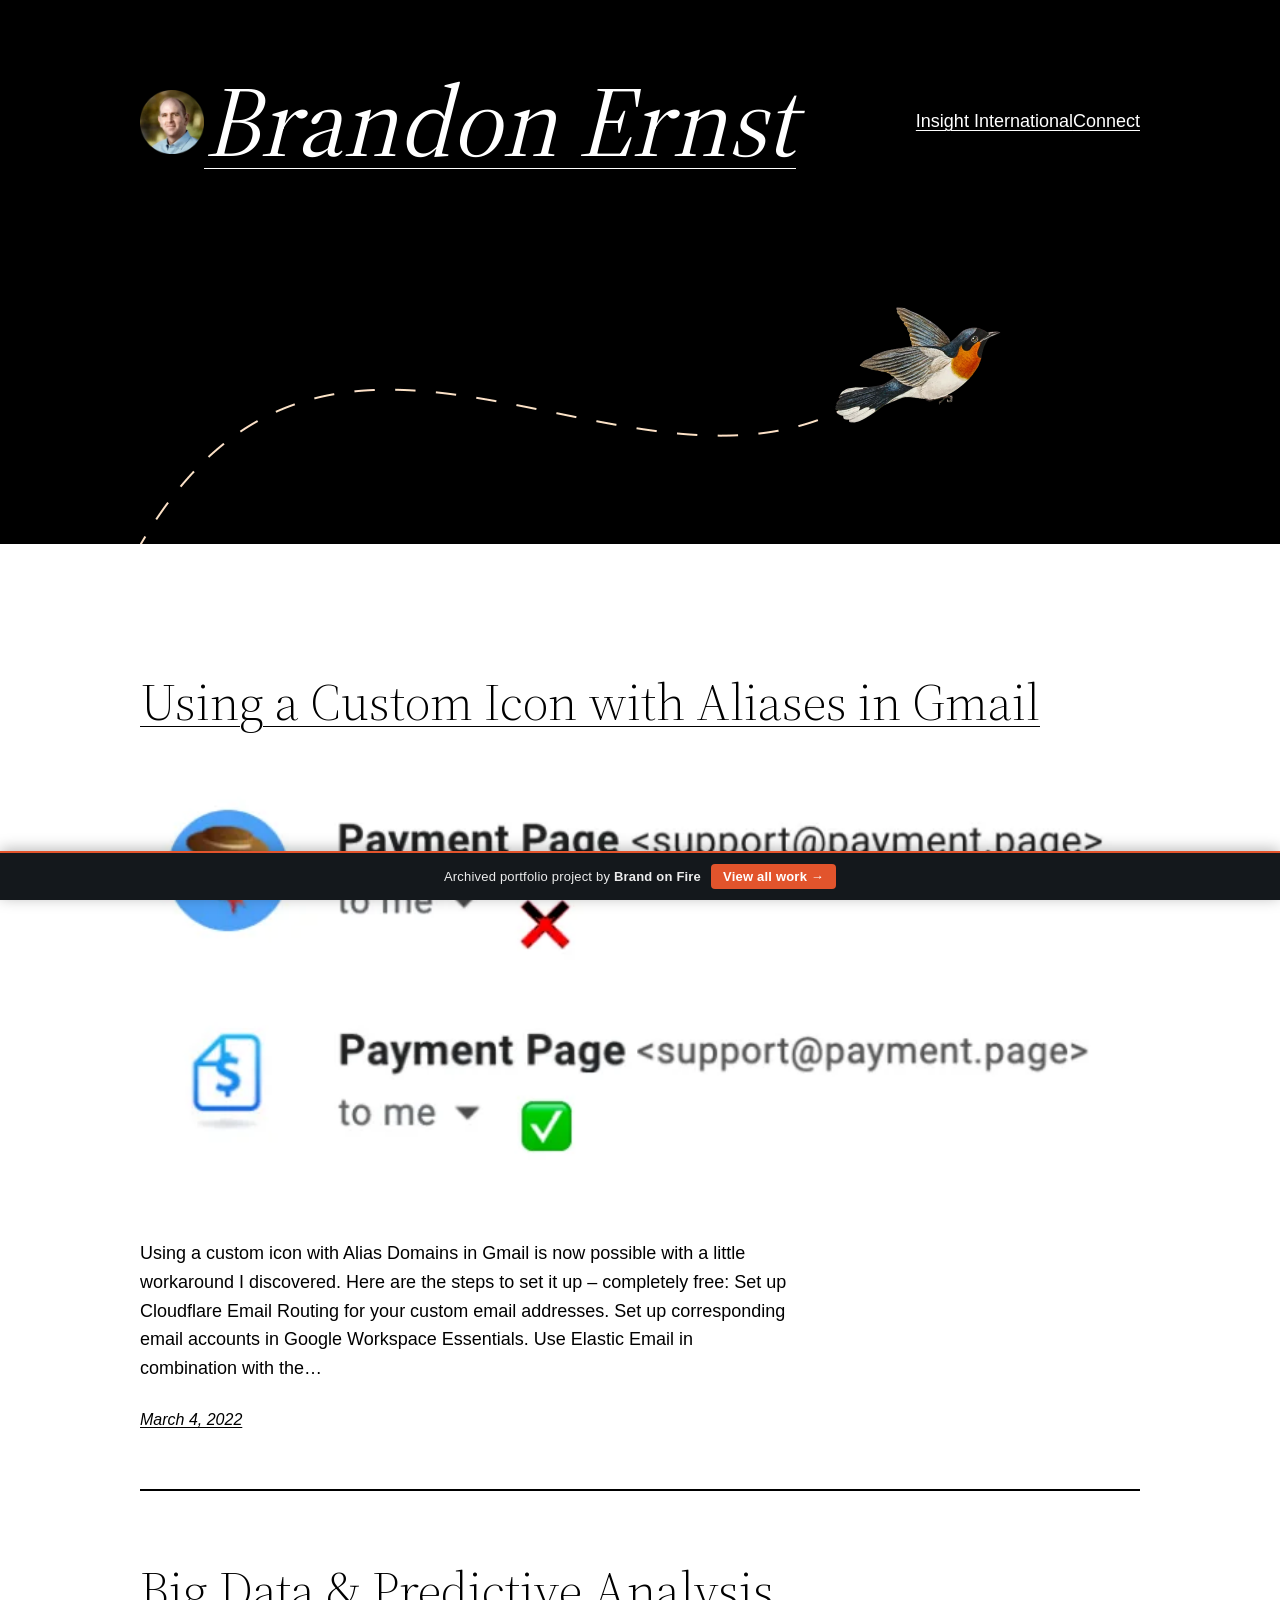
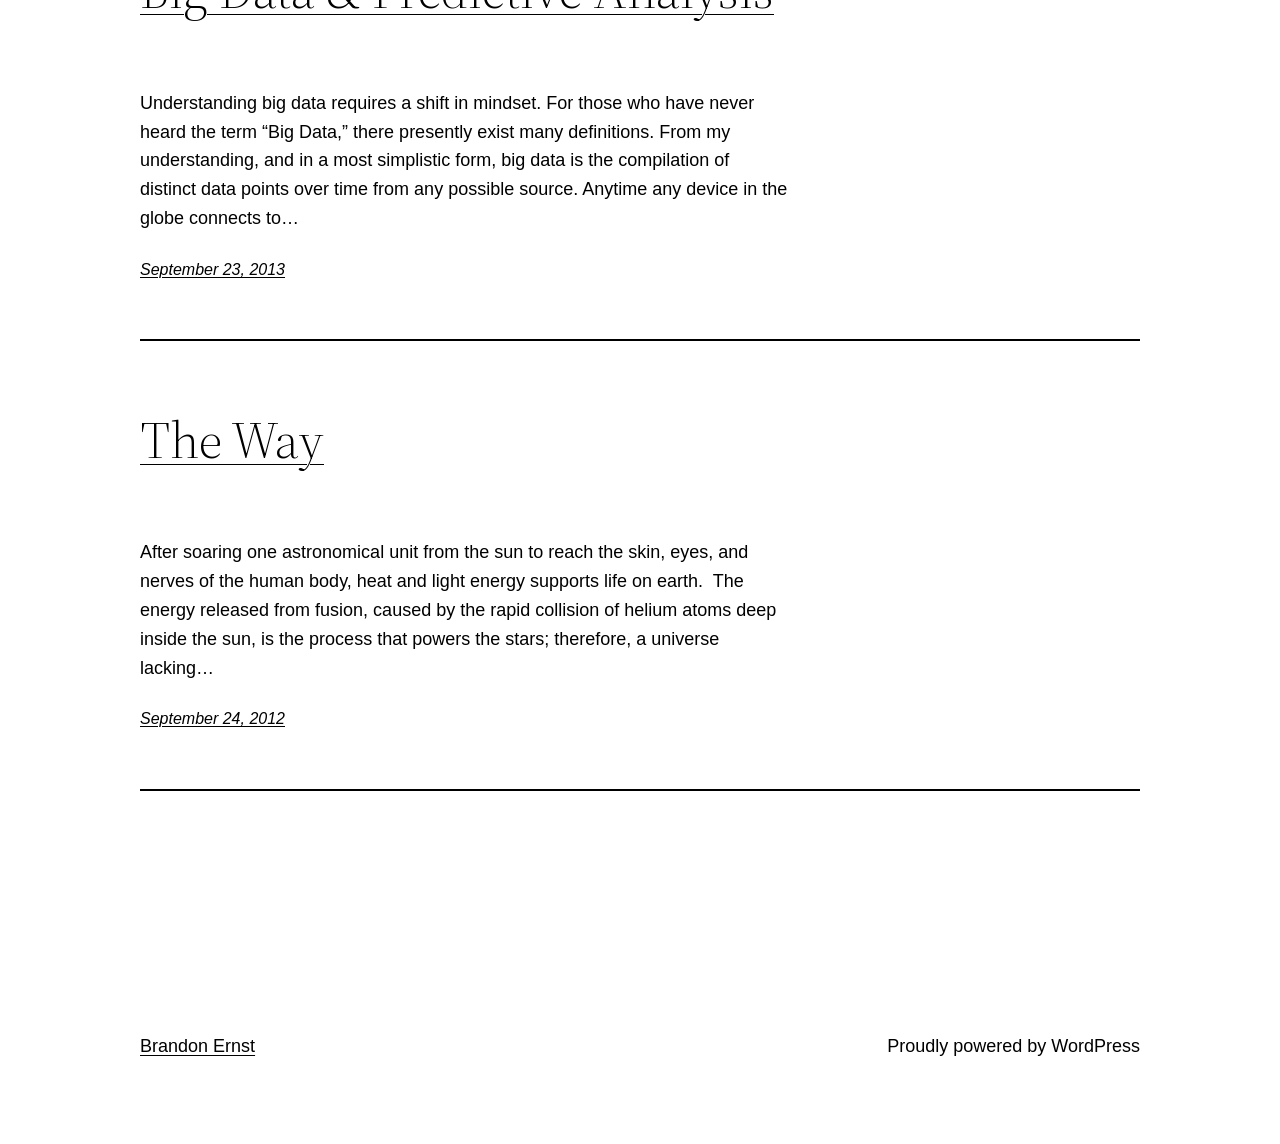
==== commit 3c78d25c: "Strip external links & dependencies — fully self-contained (privacy + offline portfolio)" ====
--- a/index.html
+++ b/index.html
@@ -1 +1 @@
-<!doctype html><html lang="en-US" data-bofp="0"><head><meta charset="UTF-8"><meta name="viewport" content="width=device-width, initial-scale=1"><meta name="robots" content="index, follow, max-image-preview:large, max-snippet:-1, max-video-preview:-1"><link rel="canonical" href="/"><meta property="og:locale" content="en_US"><meta property="og:type" content="website"><meta property="og:title" content="Insight International - Brandon Ernst"><meta property="og:url" content="/"><meta property="og:site_name" content="Brandon Ernst"><meta property="article:modified_time" content="2022-03-04T01:20:35+00:00"><meta name="twitter:card" content="summary_large_image"><title>Insight International - Brandon Ernst</title><link rel="alternate" type="application/rss+xml" title="Brandon Ernst » Feed" href="/feed/"><link rel="alternate" type="application/rss+xml" title="Brandon Ernst » Comments Feed" href="/comments/feed/"><link rel="https://api.w.org/" href="/wp-json/"><link rel="alternate" title="JSON" type="application/json" href="/wp-json/wp/v2/pages/14"><meta name="generator" content="Elementor 4.1.1; features: additional_custom_breakpoints; settings: css_print_method-internal, google_font-enabled, font_display-auto"><link rel="icon" href="_a/cf8b656d39b9.webp" sizes="32x32"><link rel="icon" href="/wp-content/uploads/2021/11/brandon-ernst-300x300.png" sizes="192x192"><link rel="apple-touch-icon" href="/wp-content/uploads/2021/11/brandon-ernst-300x300.png"><meta name="msapplication-TileImage" content="/wp-content/uploads/2021/11/brandon-ernst-300x300.png"><meta name="generator" content="WP Rocket 3.20.2" data-wpr-features="wpr_minify_js wpr_preconnect_external_domains wpr_oci wpr_minify_css wpr_preload_links wpr_desktop"><link rel="stylesheet" href="style.css"><style>[data-bofp="1"]{background-color:rgb(255, 255, 255)!important;color:rgb(0, 0, 0)!important}[data-bofp="2"]{background-color:rgb(0, 0, 0)!important;color:rgb(255, 255, 255)!important}</style><meta name="robots" content="noindex, nofollow"></head><body data-rsssl="1" class="home wp-singular page-template-default page page-id-14 wp-custom-logo wp-embed-responsive wp-theme-twentytwentytwo elementor-default elementor-kit-212428" data-bofp="1"><div class="wp-site-blocks"><header class="wp-block-template-part"><div class="wp-block-group alignfull has-background-color has-foreground-background-color has-text-color has-background has-link-color wp-elements-c2d3692c067254e99911402d49af8a7d is-layout-constrained wp-block-group-is-layout-constrained" style="padding-top:0px;padding-bottom:0px" data-bofp="2"><header class="alignwide wp-block-template-part"><div class="wp-block-group is-layout-constrained wp-block-group-is-layout-constrained"><div class="wp-block-group alignwide is-content-justification-space-between is-layout-flex wp-container-core-group-is-layout-d256613d wp-block-group-is-layout-flex" style="padding-top:var(--wp--custom--spacing--small, 1.25rem);padding-bottom:var(--wp--custom--spacing--large, 8rem)"><div class="wp-block-group is-layout-flex wp-block-group-is-layout-flex"><div class="wp-block-site-logo"><a href="index.html" class="custom-logo-link" rel="home" aria-current="page"><img width="64" height="64" src="_a/cf8b656d39b9.webp" class="custom-logo" alt="Brandon Ernst" decoding="sync"></a></div><h1 style="font-style:italic;font-weight:400" class="wp-block-site-title"><a href="index.html" target="_self" rel="home" aria-current="page">Brandon Ernst</a></h1></div><nav class="is-responsive items-justified-right wp-block-navigation is-content-justification-right is-layout-flex wp-container-core-navigation-is-layout-de66bf79 wp-block-navigation-is-layout-flex" aria-label="Header navigation 2" data-wp-interactive="core/navigation" data-wp-context="{&quot;overlayOpenedBy&quot;:{&quot;click&quot;:false,&quot;hover&quot;:false,&quot;focus&quot;:false},&quot;type&quot;:&quot;overlay&quot;,&quot;roleAttribute&quot;:&quot;&quot;,&quot;ariaLabel&quot;:&quot;Menu&quot;}"><button aria-haspopup="dialog" aria-label="Open menu" class="wp-block-navigation__responsive-container-open" data-wp-on--click="actions.openMenuOnClick" data-wp-on--keydown="actions.handleMenuKeydown"><svg width="24" height="24" xmlns="http://www.w3.org/2000/svg" viewBox="0 0 24 24" aria-hidden="true" focusable="false"><path d="M4 7.5h16v1.5H4z"></path><path d="M4 15h16v1.5H4z"></path></svg></button><div class="wp-block-navigation__responsive-container" id="modal-1" data-wp-class--has-modal-open="state.isMenuOpen" data-wp-class--is-menu-open="state.isMenuOpen" data-wp-watch="callbacks.initMenu" data-wp-on--keydown="actions.handleMenuKeydown" data-wp-on--focusout="actions.handleMenuFocusout" tabindex="-1"><div class="wp-block-navigation__responsive-close" tabindex="-1"><div class="wp-block-navigation__responsive-dialog" data-wp-bind--aria-modal="state.ariaModal" data-wp-bind--aria-label="state.ariaLabel" data-wp-bind--role="state.roleAttribute"><button aria-label="Close menu" class="wp-block-navigation__responsive-container-close" data-wp-on--click="actions.closeMenuOnClick"><svg xmlns="http://www.w3.org/2000/svg" viewBox="0 0 24 24" width="24" height="24" aria-hidden="true" focusable="false"><path d="m13.06 12 6.47-6.47-1.06-1.06L12 10.94 5.53 4.47 4.47 5.53 10.94 12l-6.47 6.47 1.06 1.06L12 13.06l6.47 6.47 1.06-1.06L13.06 12Z"></path></svg></button><div class="wp-block-navigation__responsive-container-content" data-wp-watch="callbacks.focusFirstElement" id="modal-1-content"><ul class="wp-block-navigation__container is-responsive items-justified-right wp-block-navigation"><li class="wp-block-navigation-item current-menu-item wp-block-navigation-link"><a class="wp-block-navigation-item__content" href="insight-international/index.html" aria-current="page"><span class="wp-block-navigation-item__label">Insight International</span></a></li><li class="wp-block-navigation-item wp-block-navigation-link"><a class="wp-block-navigation-item__content" href="connect/index.html"><span class="wp-block-navigation-item__label">Connect</span></a></li></ul></div></div></div></div></nav></div></div></header><figure class="wp-block-image alignwide size-full is-resized"><img fetchpriority="high" decoding="sync" src="_a/04921a62bc11.webp" alt="Illustration of a bird flying." width="2000" height="474"></figure></div><div style="height:66px" aria-hidden="true" class="wp-block-spacer"></div></header><div class="wp-block-query alignwide is-layout-constrained wp-block-query-is-layout-constrained"><ul class="alignwide wp-block-post-template is-layout-flow wp-block-post-template-is-layout-flow"><li class="wp-block-post post-212757 post type-post status-publish format-standard has-post-thumbnail hentry category-insight-international"><div class="wp-block-group is-layout-constrained wp-block-group-is-layout-constrained"><h2 class="alignwide wp-block-post-title has-var-wp-custom-typography-font-size-huge-clamp-2-25-rem-4-vw-2-75-rem-font-size"><a href="using-a-custom-icon-with-aliases-in-gmail/index.html" target="_self">Using a Custom Icon with Aliases in Gmail</a></h2><figure style="margin-top:calc(1.75 * var(--wp--style--block-gap))" class="alignwide wp-block-post-featured-image"><a href="using-a-custom-icon-with-aliases-in-gmail/index.html" target="_self"><img fetchpriority="high" width="700" height="288" src="_a/332194040bed.webp" class="attachment-post-thumbnail size-post-thumbnail wp-post-image" alt="Using a Custom Icon with Aliases in Gmail" style="object-fit:cover;" decoding="sync"></a></figure><div class="wp-block-columns alignwide is-layout-flex wp-container-core-columns-is-layout-f56f613f wp-block-columns-is-layout-flex"><div class="wp-block-column is-layout-flow wp-block-column-is-layout-flow" style="flex-basis:650px"><div class="wp-block-post-excerpt"><p class="wp-block-post-excerpt__excerpt">Using a custom icon with Alias Domains in Gmail is now possible with a little workaround I discovered. Here are the steps to set it up – completely free: Set up Cloudflare Email Routing for your custom email addresses. Set up corresponding email accounts in Google Workspace Essentials. Use Elastic Email in combination with the… </p></div><div style="font-style:italic;font-weight:400" class="wp-block-post-date has-small-font-size"><a href="using-a-custom-icon-with-aliases-in-gmail/index.html"><time datetime="2022-03-04T01:37:58+00:00">March 4, 2022</time></a></div></div><div class="wp-block-column is-layout-flow wp-block-column-is-layout-flow"></div></div><div style="height:16px" aria-hidden="true" class="wp-block-spacer"></div><hr class="wp-block-separator alignwide is-style-wide"><div style="height:16px" aria-hidden="true" class="wp-block-spacer"></div></div></li><li class="wp-block-post post-724 post type-post status-publish format-standard hentry category-insight-international"><div class="wp-block-group is-layout-constrained wp-block-group-is-layout-constrained"><h2 class="alignwide wp-block-post-title has-var-wp-custom-typography-font-size-huge-clamp-2-25-rem-4-vw-2-75-rem-font-size"><a href="blog-post-2-big-data-predictive-analysis/index.html" target="_self">Big Data &amp; Predictive Analysis</a></h2><div class="wp-block-columns alignwide is-layout-flex wp-container-core-columns-is-layout-f56f613f wp-block-columns-is-layout-flex"><div class="wp-block-column is-layout-flow wp-block-column-is-layout-flow" style="flex-basis:650px"><div class="wp-block-post-excerpt"><p class="wp-block-post-excerpt__excerpt">Understanding big data requires a shift in mindset. For those who have never heard the term “Big Data,” there presently exist many definitions. From my understanding, and in a most simplistic form, big data is the compilation of distinct data points over time from any possible source. Anytime any device in the globe connects to… </p></div><div style="font-style:italic;font-weight:400" class="wp-block-post-date has-small-font-size"><a href="blog-post-2-big-data-predictive-analysis/index.html"><time datetime="2013-09-23T18:57:46+00:00">September 23, 2013</time></a></div></div><div class="wp-block-column is-layout-flow wp-block-column-is-layout-flow"></div></div><div style="height:16px" aria-hidden="true" class="wp-block-spacer"></div><hr class="wp-block-separator alignwide is-style-wide"><div style="height:16px" aria-hidden="true" class="wp-block-spacer"></div></div></li><li class="wp-block-post post-1 post type-post status-publish format-standard hentry category-insight-international"><div class="wp-block-group is-layout-constrained wp-block-group-is-layout-constrained"><h2 class="alignwide wp-block-post-title has-var-wp-custom-typography-font-size-huge-clamp-2-25-rem-4-vw-2-75-rem-font-size"><a href="blog-post-1-the-way/index.html" target="_self">The Way</a></h2><div class="wp-block-columns alignwide is-layout-flex wp-container-core-columns-is-layout-f56f613f wp-block-columns-is-layout-flex"><div class="wp-block-column is-layout-flow wp-block-column-is-layout-flow" style="flex-basis:650px"><div class="wp-block-post-excerpt"><p class="wp-block-post-excerpt__excerpt">After soaring one astronomical unit from the sun to reach the skin, eyes, and nerves of the human body, heat and light energy supports life on earth.&nbsp; The energy released from fusion, caused by the rapid collision of helium atoms deep inside the sun, is the process that powers the stars; therefore, a universe lacking… </p></div><div style="font-style:italic;font-weight:400" class="wp-block-post-date has-small-font-size"><a href="blog-post-1-the-way/index.html"><time datetime="2012-09-24T18:04:45+00:00">September 24, 2012</time></a></div></div><div class="wp-block-column is-layout-flow wp-block-column-is-layout-flow"></div></div><div style="height:16px" aria-hidden="true" class="wp-block-spacer"></div><hr class="wp-block-separator alignwide is-style-wide"><div style="height:16px" aria-hidden="true" class="wp-block-spacer"></div></div></li></ul></div><footer class="wp-block-template-part"><div class="wp-block-group is-layout-constrained wp-block-group-is-layout-constrained" style="padding-top:var(--wp--custom--spacing--large, 8rem)"><div class="wp-block-group alignfull is-layout-constrained wp-block-group-is-layout-constrained"><div class="wp-block-group alignwide is-content-justification-space-between is-layout-flex wp-container-core-group-is-layout-f28da512 wp-block-group-is-layout-flex" style="padding-top:4rem;padding-bottom:4rem"><p class="wp-block-site-title"><a href="index.html" target="_self" rel="home" aria-current="page">Brandon Ernst</a></p><p class="has-text-align-right wp-block-paragraph">Proudly powered by <a href="https://wordpress.org" rel="nofollow">WordPress</a></p></div></div></div></footer></div><!-- bof-portfolio-bar --><a href="https://brandonfire.com/portfolio/" id="bof-portfolio-bar" rel="noopener" style="position:fixed;left:0;right:0;bottom:0;z-index:2147483647;display:flex;align-items:center;justify-content:center;gap:10px;flex-wrap:wrap;background:#14181c;color:#ffffff !important;font-family:-apple-system,BlinkMacSystemFont,'Segoe UI',Roboto,Helvetica,Arial,sans-serif;font-size:13px;font-weight:500;line-height:1;letter-spacing:.2px;padding:11px 16px;text-decoration:none !important;box-shadow:0 -2px 14px rgba(0,0,0,.28);border-top:2px solid #e2542c;box-sizing:border-box;"><span style="opacity:.92;color:#fff;">Archived portfolio project by <strong style="font-weight:700;color:#fff;">Brand&nbsp;on&nbsp;Fire</strong></span><span style="background:#e2542c;color:#fff;padding:6px 12px;border-radius:4px;font-weight:600;white-space:nowrap;">View&nbsp;all&nbsp;work&nbsp;&rarr;</span></a><!-- /bof-portfolio-bar --></body></html>+<!doctype html><html lang="en-US" data-bofp="0"><head><meta charset="UTF-8"><meta name="viewport" content="width=device-width, initial-scale=1"><meta name="robots" content="index, follow, max-image-preview:large, max-snippet:-1, max-video-preview:-1"><link rel="canonical" href="/"><meta property="og:locale" content="en_US"><meta property="og:type" content="website"><meta property="og:title" content="Insight International - Brandon Ernst"><meta property="og:url" content="/"><meta property="og:site_name" content="Brandon Ernst"><meta property="article:modified_time" content="2022-03-04T01:20:35+00:00"><meta name="twitter:card" content="summary_large_image"><title>Insight International - Brandon Ernst</title><link rel="alternate" type="application/rss+xml" title="Brandon Ernst » Feed" href="/feed/"><link rel="alternate" type="application/rss+xml" title="Brandon Ernst » Comments Feed" href="/comments/feed/"><link rel="https://api.w.org/" href="/wp-json/"><link rel="alternate" title="JSON" type="application/json" href="/wp-json/wp/v2/pages/14"><meta name="generator" content="Elementor 4.1.1; features: additional_custom_breakpoints; settings: css_print_method-internal, google_font-enabled, font_display-auto"><link rel="icon" href="_a/cf8b656d39b9.webp" sizes="32x32"><link rel="icon" href="/wp-content/uploads/2021/11/brandon-ernst-300x300.png" sizes="192x192"><link rel="apple-touch-icon" href="/wp-content/uploads/2021/11/brandon-ernst-300x300.png"><meta name="msapplication-TileImage" content="/wp-content/uploads/2021/11/brandon-ernst-300x300.png"><meta name="generator" content="WP Rocket 3.20.2" data-wpr-features="wpr_minify_js wpr_preconnect_external_domains wpr_oci wpr_minify_css wpr_preload_links wpr_desktop"><link rel="stylesheet" href="style.css"><style>[data-bofp="1"]{background-color:rgb(255, 255, 255)!important;color:rgb(0, 0, 0)!important}[data-bofp="2"]{background-color:rgb(0, 0, 0)!important;color:rgb(255, 255, 255)!important}</style><meta name="robots" content="noindex, nofollow"><style id="bof-noform">form,form *,fieldset,fieldset *,input,textarea,select,label.fusion-form-label,.wpcf7,.wpcf7 *,.fusion-form,.fusion-form *,.fusion-contact-form,.fusion-contact-form *,.elementor-form,.elementor-form *,.gform_wrapper,.gform_wrapper *,[class*="contact-form"],[class*="contact-form"] *,[id*="contact-form"],[id*="contact-form"] *{pointer-events:none!important;cursor:default!important;-webkit-user-select:none!important;user-select:none!important}</style></head><body data-rsssl="1" class="home wp-singular page-template-default page page-id-14 wp-custom-logo wp-embed-responsive wp-theme-twentytwentytwo elementor-default elementor-kit-212428" data-bofp="1"><div class="wp-site-blocks"><header class="wp-block-template-part"><div class="wp-block-group alignfull has-background-color has-foreground-background-color has-text-color has-background has-link-color wp-elements-c2d3692c067254e99911402d49af8a7d is-layout-constrained wp-block-group-is-layout-constrained" style="padding-top:0px;padding-bottom:0px" data-bofp="2"><header class="alignwide wp-block-template-part"><div class="wp-block-group is-layout-constrained wp-block-group-is-layout-constrained"><div class="wp-block-group alignwide is-content-justification-space-between is-layout-flex wp-container-core-group-is-layout-d256613d wp-block-group-is-layout-flex" style="padding-top:var(--wp--custom--spacing--small, 1.25rem);padding-bottom:var(--wp--custom--spacing--large, 8rem)"><div class="wp-block-group is-layout-flex wp-block-group-is-layout-flex"><div class="wp-block-site-logo"><a href="index.html" class="custom-logo-link" rel="home" aria-current="page"><img width="64" height="64" src="_a/cf8b656d39b9.webp" class="custom-logo" alt="Brandon Ernst" decoding="sync"></a></div><h1 style="font-style:italic;font-weight:400" class="wp-block-site-title"><a href="index.html" target="_self" rel="home" aria-current="page">Brandon Ernst</a></h1></div><nav class="is-responsive items-justified-right wp-block-navigation is-content-justification-right is-layout-flex wp-container-core-navigation-is-layout-de66bf79 wp-block-navigation-is-layout-flex" aria-label="Header navigation 2" data-wp-interactive="core/navigation" data-wp-context="{&quot;overlayOpenedBy&quot;:{&quot;click&quot;:false,&quot;hover&quot;:false,&quot;focus&quot;:false},&quot;type&quot;:&quot;overlay&quot;,&quot;roleAttribute&quot;:&quot;&quot;,&quot;ariaLabel&quot;:&quot;Menu&quot;}"><button aria-haspopup="dialog" aria-label="Open menu" class="wp-block-navigation__responsive-container-open" data-wp-on--click="actions.openMenuOnClick" data-wp-on--keydown="actions.handleMenuKeydown"><svg width="24" height="24" xmlns="http://www.w3.org/2000/svg" viewBox="0 0 24 24" aria-hidden="true" focusable="false"><path d="M4 7.5h16v1.5H4z"></path><path d="M4 15h16v1.5H4z"></path></svg></button><div class="wp-block-navigation__responsive-container" id="modal-1" data-wp-class--has-modal-open="state.isMenuOpen" data-wp-class--is-menu-open="state.isMenuOpen" data-wp-watch="callbacks.initMenu" data-wp-on--keydown="actions.handleMenuKeydown" data-wp-on--focusout="actions.handleMenuFocusout" tabindex="-1"><div class="wp-block-navigation__responsive-close" tabindex="-1"><div class="wp-block-navigation__responsive-dialog" data-wp-bind--aria-modal="state.ariaModal" data-wp-bind--aria-label="state.ariaLabel" data-wp-bind--role="state.roleAttribute"><button aria-label="Close menu" class="wp-block-navigation__responsive-container-close" data-wp-on--click="actions.closeMenuOnClick"><svg xmlns="http://www.w3.org/2000/svg" viewBox="0 0 24 24" width="24" height="24" aria-hidden="true" focusable="false"><path d="m13.06 12 6.47-6.47-1.06-1.06L12 10.94 5.53 4.47 4.47 5.53 10.94 12l-6.47 6.47 1.06 1.06L12 13.06l6.47 6.47 1.06-1.06L13.06 12Z"></path></svg></button><div class="wp-block-navigation__responsive-container-content" data-wp-watch="callbacks.focusFirstElement" id="modal-1-content"><ul class="wp-block-navigation__container is-responsive items-justified-right wp-block-navigation"><li class="wp-block-navigation-item current-menu-item wp-block-navigation-link"><a class="wp-block-navigation-item__content" href="insight-international/index.html" aria-current="page"><span class="wp-block-navigation-item__label">Insight International</span></a></li><li class="wp-block-navigation-item wp-block-navigation-link"><a class="wp-block-navigation-item__content" href="connect/index.html"><span class="wp-block-navigation-item__label">Connect</span></a></li></ul></div></div></div></div></nav></div></div></header><figure class="wp-block-image alignwide size-full is-resized"><img fetchpriority="high" decoding="sync" src="_a/04921a62bc11.webp" alt="Illustration of a bird flying." width="2000" height="474"></figure></div><div style="height:66px" aria-hidden="true" class="wp-block-spacer"></div></header><div class="wp-block-query alignwide is-layout-constrained wp-block-query-is-layout-constrained"><ul class="alignwide wp-block-post-template is-layout-flow wp-block-post-template-is-layout-flow"><li class="wp-block-post post-212757 post type-post status-publish format-standard has-post-thumbnail hentry category-insight-international"><div class="wp-block-group is-layout-constrained wp-block-group-is-layout-constrained"><h2 class="alignwide wp-block-post-title has-var-wp-custom-typography-font-size-huge-clamp-2-25-rem-4-vw-2-75-rem-font-size"><a href="using-a-custom-icon-with-aliases-in-gmail/index.html" target="_self">Using a Custom Icon with Aliases in Gmail</a></h2><figure style="margin-top:calc(1.75 * var(--wp--style--block-gap))" class="alignwide wp-block-post-featured-image"><a href="using-a-custom-icon-with-aliases-in-gmail/index.html" target="_self"><img fetchpriority="high" width="700" height="288" src="_a/332194040bed.webp" class="attachment-post-thumbnail size-post-thumbnail wp-post-image" alt="Using a Custom Icon with Aliases in Gmail" style="object-fit:cover;" decoding="sync"></a></figure><div class="wp-block-columns alignwide is-layout-flex wp-container-core-columns-is-layout-f56f613f wp-block-columns-is-layout-flex"><div class="wp-block-column is-layout-flow wp-block-column-is-layout-flow" style="flex-basis:650px"><div class="wp-block-post-excerpt"><p class="wp-block-post-excerpt__excerpt">Using a custom icon with Alias Domains in Gmail is now possible with a little workaround I discovered. Here are the steps to set it up – completely free: Set up Cloudflare Email Routing for your custom email addresses. Set up corresponding email accounts in Google Workspace Essentials. Use Elastic Email in combination with the… </p></div><div style="font-style:italic;font-weight:400" class="wp-block-post-date has-small-font-size"><a href="using-a-custom-icon-with-aliases-in-gmail/index.html"><time datetime="2022-03-04T01:37:58+00:00">March 4, 2022</time></a></div></div><div class="wp-block-column is-layout-flow wp-block-column-is-layout-flow"></div></div><div style="height:16px" aria-hidden="true" class="wp-block-spacer"></div><hr class="wp-block-separator alignwide is-style-wide"><div style="height:16px" aria-hidden="true" class="wp-block-spacer"></div></div></li><li class="wp-block-post post-724 post type-post status-publish format-standard hentry category-insight-international"><div class="wp-block-group is-layout-constrained wp-block-group-is-layout-constrained"><h2 class="alignwide wp-block-post-title has-var-wp-custom-typography-font-size-huge-clamp-2-25-rem-4-vw-2-75-rem-font-size"><a href="blog-post-2-big-data-predictive-analysis/index.html" target="_self">Big Data &amp; Predictive Analysis</a></h2><div class="wp-block-columns alignwide is-layout-flex wp-container-core-columns-is-layout-f56f613f wp-block-columns-is-layout-flex"><div class="wp-block-column is-layout-flow wp-block-column-is-layout-flow" style="flex-basis:650px"><div class="wp-block-post-excerpt"><p class="wp-block-post-excerpt__excerpt">Understanding big data requires a shift in mindset. For those who have never heard the term “Big Data,” there presently exist many definitions. From my understanding, and in a most simplistic form, big data is the compilation of distinct data points over time from any possible source. Anytime any device in the globe connects to… </p></div><div style="font-style:italic;font-weight:400" class="wp-block-post-date has-small-font-size"><a href="blog-post-2-big-data-predictive-analysis/index.html"><time datetime="2013-09-23T18:57:46+00:00">September 23, 2013</time></a></div></div><div class="wp-block-column is-layout-flow wp-block-column-is-layout-flow"></div></div><div style="height:16px" aria-hidden="true" class="wp-block-spacer"></div><hr class="wp-block-separator alignwide is-style-wide"><div style="height:16px" aria-hidden="true" class="wp-block-spacer"></div></div></li><li class="wp-block-post post-1 post type-post status-publish format-standard hentry category-insight-international"><div class="wp-block-group is-layout-constrained wp-block-group-is-layout-constrained"><h2 class="alignwide wp-block-post-title has-var-wp-custom-typography-font-size-huge-clamp-2-25-rem-4-vw-2-75-rem-font-size"><a href="blog-post-1-the-way/index.html" target="_self">The Way</a></h2><div class="wp-block-columns alignwide is-layout-flex wp-container-core-columns-is-layout-f56f613f wp-block-columns-is-layout-flex"><div class="wp-block-column is-layout-flow wp-block-column-is-layout-flow" style="flex-basis:650px"><div class="wp-block-post-excerpt"><p class="wp-block-post-excerpt__excerpt">After soaring one astronomical unit from the sun to reach the skin, eyes, and nerves of the human body, heat and light energy supports life on earth.&nbsp; The energy released from fusion, caused by the rapid collision of helium atoms deep inside the sun, is the process that powers the stars; therefore, a universe lacking… </p></div><div style="font-style:italic;font-weight:400" class="wp-block-post-date has-small-font-size"><a href="blog-post-1-the-way/index.html"><time datetime="2012-09-24T18:04:45+00:00">September 24, 2012</time></a></div></div><div class="wp-block-column is-layout-flow wp-block-column-is-layout-flow"></div></div><div style="height:16px" aria-hidden="true" class="wp-block-spacer"></div><hr class="wp-block-separator alignwide is-style-wide"><div style="height:16px" aria-hidden="true" class="wp-block-spacer"></div></div></li></ul></div><footer class="wp-block-template-part"><div class="wp-block-group is-layout-constrained wp-block-group-is-layout-constrained" style="padding-top:var(--wp--custom--spacing--large, 8rem)"><div class="wp-block-group alignfull is-layout-constrained wp-block-group-is-layout-constrained"><div class="wp-block-group alignwide is-content-justification-space-between is-layout-flex wp-container-core-group-is-layout-f28da512 wp-block-group-is-layout-flex" style="padding-top:4rem;padding-bottom:4rem"><p class="wp-block-site-title"><a href="index.html" target="_self" rel="home" aria-current="page">Brandon Ernst</a></p><p class="has-text-align-right wp-block-paragraph">Proudly powered by <a rel="nofollow">WordPress</a></p></div></div></div></footer></div><!-- bof-portfolio-bar --><a href="https://brandonfire.com/portfolio/" id="bof-portfolio-bar" rel="noopener" style="position:fixed;left:0;right:0;bottom:0;z-index:2147483647;display:flex;align-items:center;justify-content:center;gap:10px;flex-wrap:wrap;background:#14181c;color:#ffffff !important;font-family:-apple-system,BlinkMacSystemFont,'Segoe UI',Roboto,Helvetica,Arial,sans-serif;font-size:13px;font-weight:500;line-height:1;letter-spacing:.2px;padding:11px 16px;text-decoration:none !important;box-shadow:0 -2px 14px rgba(0,0,0,.28);border-top:2px solid #e2542c;box-sizing:border-box;"><span style="opacity:.92;color:#fff;">Archived portfolio project by <strong style="font-weight:700;color:#fff;">Brand&nbsp;on&nbsp;Fire</strong></span><span style="background:#e2542c;color:#fff;padding:6px 12px;border-radius:4px;font-weight:600;white-space:nowrap;">View&nbsp;all&nbsp;work&nbsp;&rarr;</span></a><!-- /bof-portfolio-bar --></body></html>
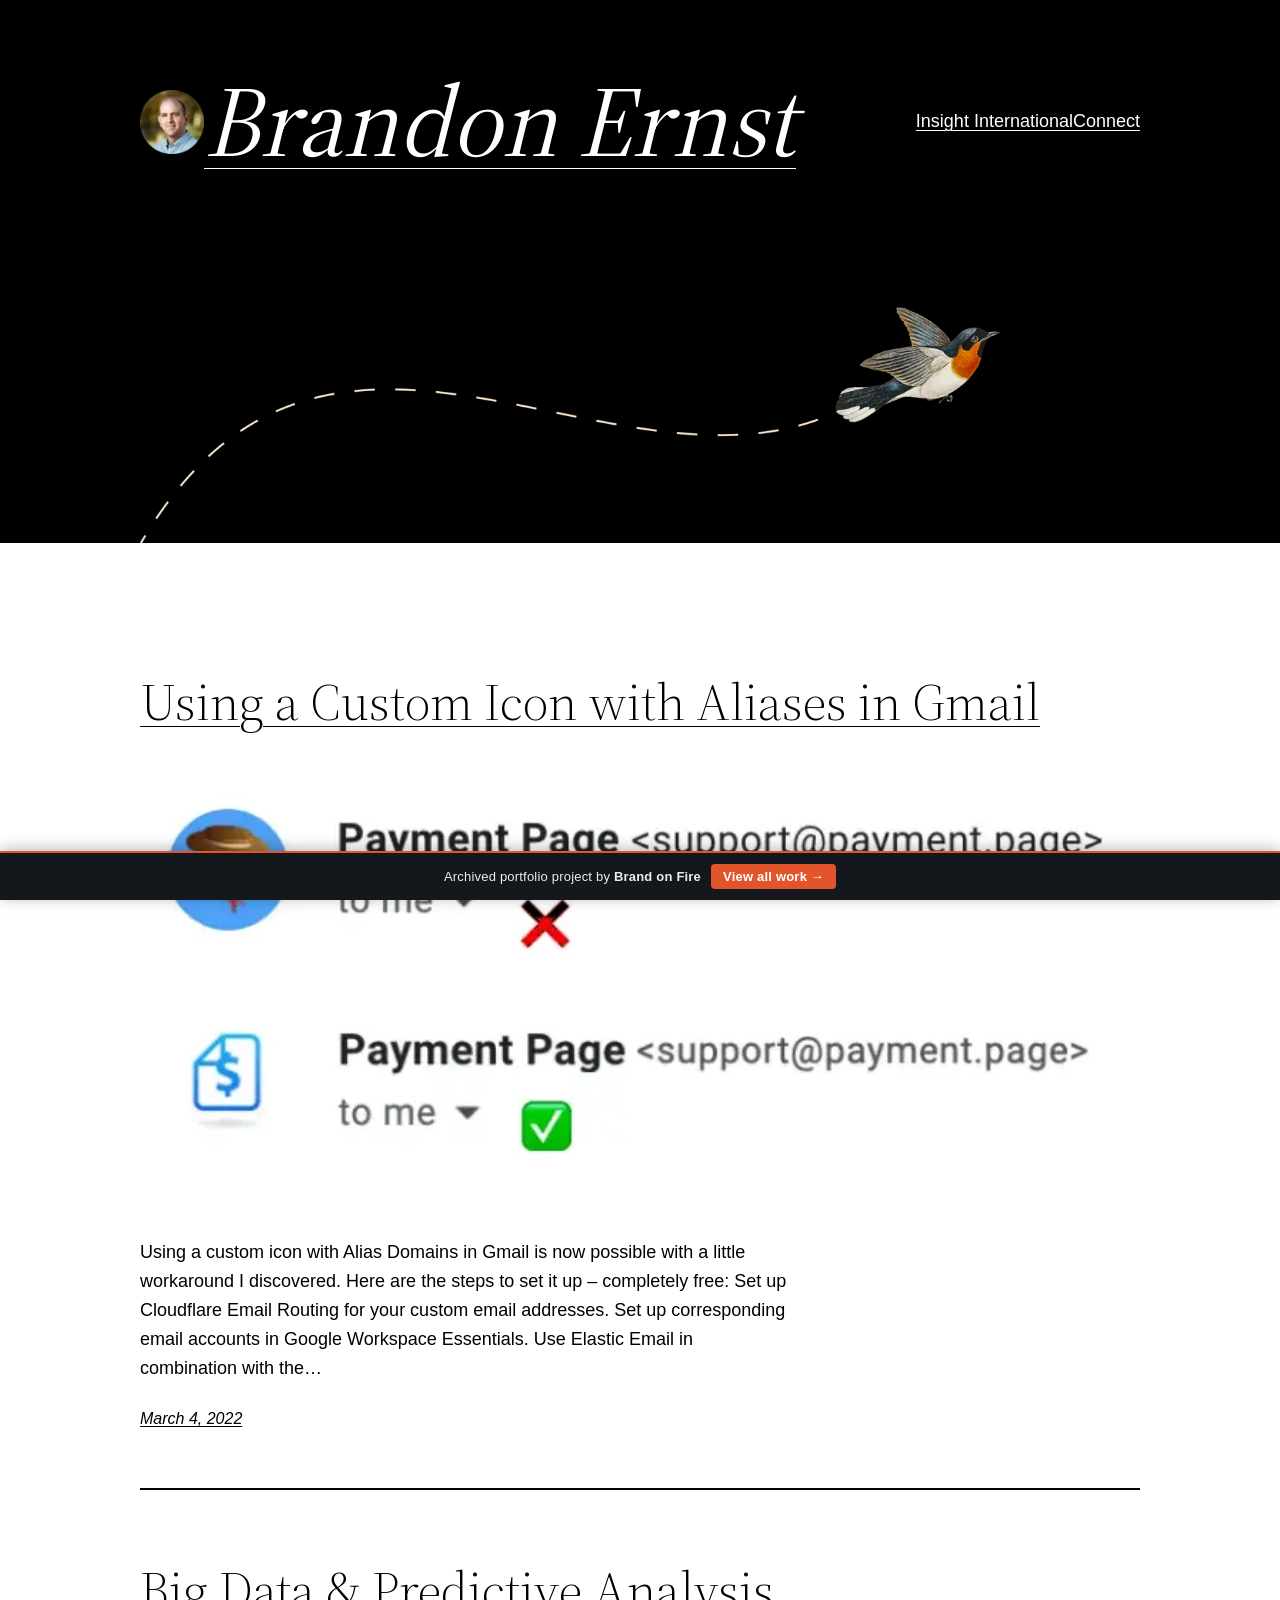
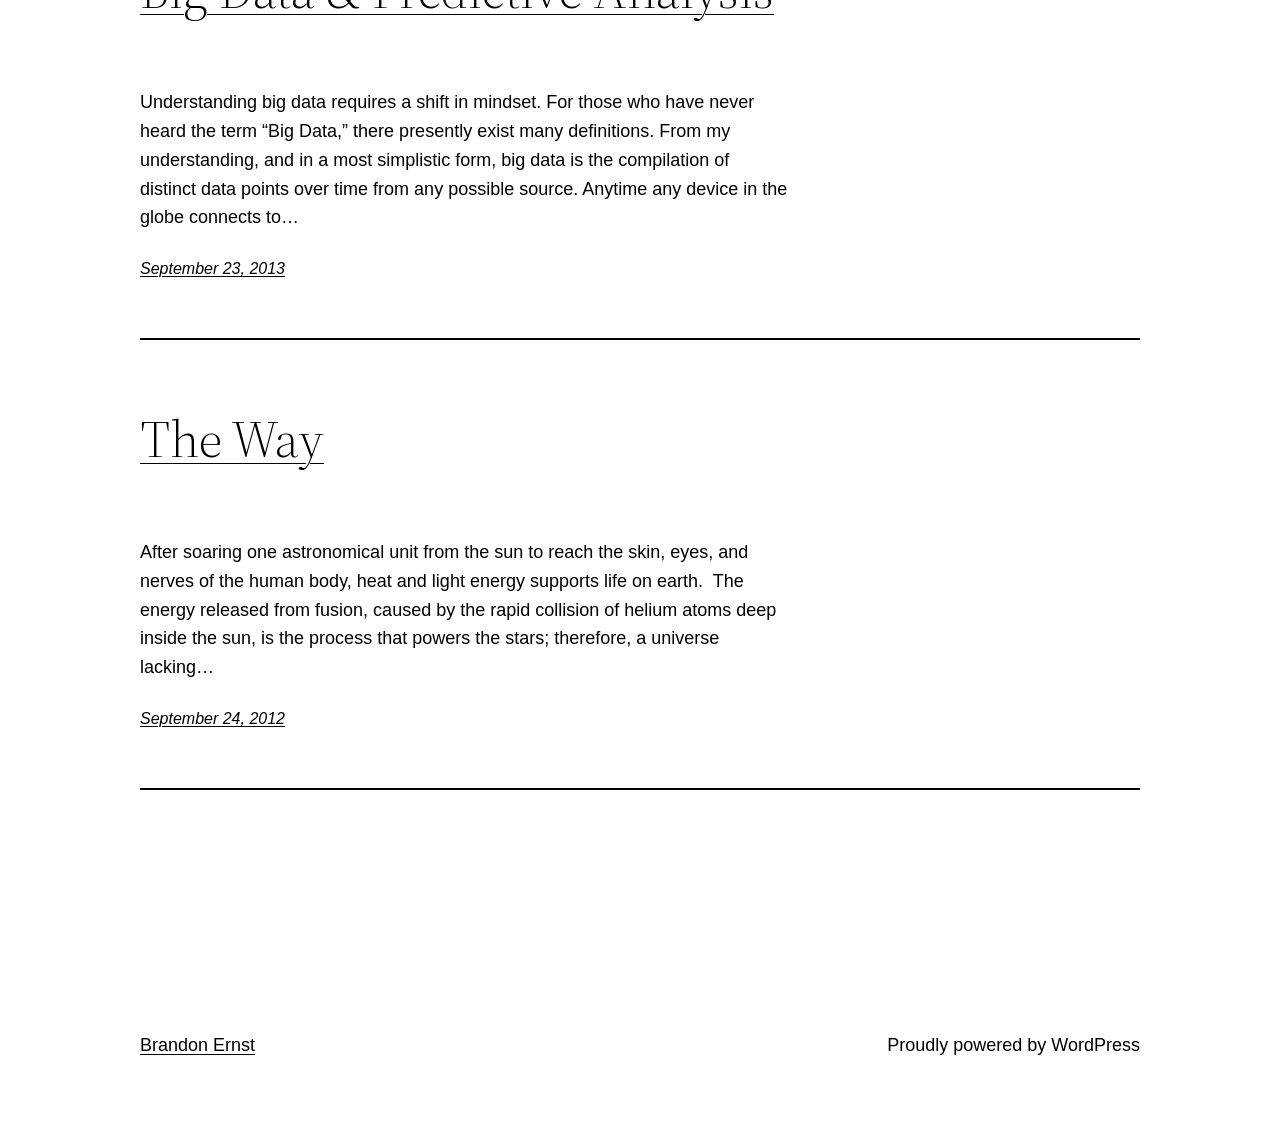
==== commit e64884f2: "Trim to main pages; keep only referenced assets; re-encode images to WebP (max 1400px, q72)" ====
--- a/index.html
+++ b/index.html
@@ -1 +1 @@
-<!doctype html><html lang="en-US" data-bofp="0"><head><meta charset="UTF-8"><meta name="viewport" content="width=device-width, initial-scale=1"><meta name="robots" content="index, follow, max-image-preview:large, max-snippet:-1, max-video-preview:-1"><link rel="canonical" href="/"><meta property="og:locale" content="en_US"><meta property="og:type" content="website"><meta property="og:title" content="Insight International - Brandon Ernst"><meta property="og:url" content="/"><meta property="og:site_name" content="Brandon Ernst"><meta property="article:modified_time" content="2022-03-04T01:20:35+00:00"><meta name="twitter:card" content="summary_large_image"><title>Insight International - Brandon Ernst</title><link rel="alternate" type="application/rss+xml" title="Brandon Ernst » Feed" href="/feed/"><link rel="alternate" type="application/rss+xml" title="Brandon Ernst » Comments Feed" href="/comments/feed/"><link rel="https://api.w.org/" href="/wp-json/"><link rel="alternate" title="JSON" type="application/json" href="/wp-json/wp/v2/pages/14"><meta name="generator" content="Elementor 4.1.1; features: additional_custom_breakpoints; settings: css_print_method-internal, google_font-enabled, font_display-auto"><link rel="icon" href="_a/cf8b656d39b9.webp" sizes="32x32"><link rel="icon" href="/wp-content/uploads/2021/11/brandon-ernst-300x300.png" sizes="192x192"><link rel="apple-touch-icon" href="/wp-content/uploads/2021/11/brandon-ernst-300x300.png"><meta name="msapplication-TileImage" content="/wp-content/uploads/2021/11/brandon-ernst-300x300.png"><meta name="generator" content="WP Rocket 3.20.2" data-wpr-features="wpr_minify_js wpr_preconnect_external_domains wpr_oci wpr_minify_css wpr_preload_links wpr_desktop"><link rel="stylesheet" href="style.css"><style>[data-bofp="1"]{background-color:rgb(255, 255, 255)!important;color:rgb(0, 0, 0)!important}[data-bofp="2"]{background-color:rgb(0, 0, 0)!important;color:rgb(255, 255, 255)!important}</style><meta name="robots" content="noindex, nofollow"><style id="bof-noform">form,form *,fieldset,fieldset *,input,textarea,select,label.fusion-form-label,.wpcf7,.wpcf7 *,.fusion-form,.fusion-form *,.fusion-contact-form,.fusion-contact-form *,.elementor-form,.elementor-form *,.gform_wrapper,.gform_wrapper *,[class*="contact-form"],[class*="contact-form"] *,[id*="contact-form"],[id*="contact-form"] *{pointer-events:none!important;cursor:default!important;-webkit-user-select:none!important;user-select:none!important}</style></head><body data-rsssl="1" class="home wp-singular page-template-default page page-id-14 wp-custom-logo wp-embed-responsive wp-theme-twentytwentytwo elementor-default elementor-kit-212428" data-bofp="1"><div class="wp-site-blocks"><header class="wp-block-template-part"><div class="wp-block-group alignfull has-background-color has-foreground-background-color has-text-color has-background has-link-color wp-elements-c2d3692c067254e99911402d49af8a7d is-layout-constrained wp-block-group-is-layout-constrained" style="padding-top:0px;padding-bottom:0px" data-bofp="2"><header class="alignwide wp-block-template-part"><div class="wp-block-group is-layout-constrained wp-block-group-is-layout-constrained"><div class="wp-block-group alignwide is-content-justification-space-between is-layout-flex wp-container-core-group-is-layout-d256613d wp-block-group-is-layout-flex" style="padding-top:var(--wp--custom--spacing--small, 1.25rem);padding-bottom:var(--wp--custom--spacing--large, 8rem)"><div class="wp-block-group is-layout-flex wp-block-group-is-layout-flex"><div class="wp-block-site-logo"><a href="index.html" class="custom-logo-link" rel="home" aria-current="page"><img width="64" height="64" src="_a/cf8b656d39b9.webp" class="custom-logo" alt="Brandon Ernst" decoding="sync"></a></div><h1 style="font-style:italic;font-weight:400" class="wp-block-site-title"><a href="index.html" target="_self" rel="home" aria-current="page">Brandon Ernst</a></h1></div><nav class="is-responsive items-justified-right wp-block-navigation is-content-justification-right is-layout-flex wp-container-core-navigation-is-layout-de66bf79 wp-block-navigation-is-layout-flex" aria-label="Header navigation 2" data-wp-interactive="core/navigation" data-wp-context="{&quot;overlayOpenedBy&quot;:{&quot;click&quot;:false,&quot;hover&quot;:false,&quot;focus&quot;:false},&quot;type&quot;:&quot;overlay&quot;,&quot;roleAttribute&quot;:&quot;&quot;,&quot;ariaLabel&quot;:&quot;Menu&quot;}"><button aria-haspopup="dialog" aria-label="Open menu" class="wp-block-navigation__responsive-container-open" data-wp-on--click="actions.openMenuOnClick" data-wp-on--keydown="actions.handleMenuKeydown"><svg width="24" height="24" xmlns="http://www.w3.org/2000/svg" viewBox="0 0 24 24" aria-hidden="true" focusable="false"><path d="M4 7.5h16v1.5H4z"></path><path d="M4 15h16v1.5H4z"></path></svg></button><div class="wp-block-navigation__responsive-container" id="modal-1" data-wp-class--has-modal-open="state.isMenuOpen" data-wp-class--is-menu-open="state.isMenuOpen" data-wp-watch="callbacks.initMenu" data-wp-on--keydown="actions.handleMenuKeydown" data-wp-on--focusout="actions.handleMenuFocusout" tabindex="-1"><div class="wp-block-navigation__responsive-close" tabindex="-1"><div class="wp-block-navigation__responsive-dialog" data-wp-bind--aria-modal="state.ariaModal" data-wp-bind--aria-label="state.ariaLabel" data-wp-bind--role="state.roleAttribute"><button aria-label="Close menu" class="wp-block-navigation__responsive-container-close" data-wp-on--click="actions.closeMenuOnClick"><svg xmlns="http://www.w3.org/2000/svg" viewBox="0 0 24 24" width="24" height="24" aria-hidden="true" focusable="false"><path d="m13.06 12 6.47-6.47-1.06-1.06L12 10.94 5.53 4.47 4.47 5.53 10.94 12l-6.47 6.47 1.06 1.06L12 13.06l6.47 6.47 1.06-1.06L13.06 12Z"></path></svg></button><div class="wp-block-navigation__responsive-container-content" data-wp-watch="callbacks.focusFirstElement" id="modal-1-content"><ul class="wp-block-navigation__container is-responsive items-justified-right wp-block-navigation"><li class="wp-block-navigation-item current-menu-item wp-block-navigation-link"><a class="wp-block-navigation-item__content" href="insight-international/index.html" aria-current="page"><span class="wp-block-navigation-item__label">Insight International</span></a></li><li class="wp-block-navigation-item wp-block-navigation-link"><a class="wp-block-navigation-item__content" href="connect/index.html"><span class="wp-block-navigation-item__label">Connect</span></a></li></ul></div></div></div></div></nav></div></div></header><figure class="wp-block-image alignwide size-full is-resized"><img fetchpriority="high" decoding="sync" src="_a/04921a62bc11.webp" alt="Illustration of a bird flying." width="2000" height="474"></figure></div><div style="height:66px" aria-hidden="true" class="wp-block-spacer"></div></header><div class="wp-block-query alignwide is-layout-constrained wp-block-query-is-layout-constrained"><ul class="alignwide wp-block-post-template is-layout-flow wp-block-post-template-is-layout-flow"><li class="wp-block-post post-212757 post type-post status-publish format-standard has-post-thumbnail hentry category-insight-international"><div class="wp-block-group is-layout-constrained wp-block-group-is-layout-constrained"><h2 class="alignwide wp-block-post-title has-var-wp-custom-typography-font-size-huge-clamp-2-25-rem-4-vw-2-75-rem-font-size"><a href="using-a-custom-icon-with-aliases-in-gmail/index.html" target="_self">Using a Custom Icon with Aliases in Gmail</a></h2><figure style="margin-top:calc(1.75 * var(--wp--style--block-gap))" class="alignwide wp-block-post-featured-image"><a href="using-a-custom-icon-with-aliases-in-gmail/index.html" target="_self"><img fetchpriority="high" width="700" height="288" src="_a/332194040bed.webp" class="attachment-post-thumbnail size-post-thumbnail wp-post-image" alt="Using a Custom Icon with Aliases in Gmail" style="object-fit:cover;" decoding="sync"></a></figure><div class="wp-block-columns alignwide is-layout-flex wp-container-core-columns-is-layout-f56f613f wp-block-columns-is-layout-flex"><div class="wp-block-column is-layout-flow wp-block-column-is-layout-flow" style="flex-basis:650px"><div class="wp-block-post-excerpt"><p class="wp-block-post-excerpt__excerpt">Using a custom icon with Alias Domains in Gmail is now possible with a little workaround I discovered. Here are the steps to set it up – completely free: Set up Cloudflare Email Routing for your custom email addresses. Set up corresponding email accounts in Google Workspace Essentials. Use Elastic Email in combination with the… </p></div><div style="font-style:italic;font-weight:400" class="wp-block-post-date has-small-font-size"><a href="using-a-custom-icon-with-aliases-in-gmail/index.html"><time datetime="2022-03-04T01:37:58+00:00">March 4, 2022</time></a></div></div><div class="wp-block-column is-layout-flow wp-block-column-is-layout-flow"></div></div><div style="height:16px" aria-hidden="true" class="wp-block-spacer"></div><hr class="wp-block-separator alignwide is-style-wide"><div style="height:16px" aria-hidden="true" class="wp-block-spacer"></div></div></li><li class="wp-block-post post-724 post type-post status-publish format-standard hentry category-insight-international"><div class="wp-block-group is-layout-constrained wp-block-group-is-layout-constrained"><h2 class="alignwide wp-block-post-title has-var-wp-custom-typography-font-size-huge-clamp-2-25-rem-4-vw-2-75-rem-font-size"><a href="blog-post-2-big-data-predictive-analysis/index.html" target="_self">Big Data &amp; Predictive Analysis</a></h2><div class="wp-block-columns alignwide is-layout-flex wp-container-core-columns-is-layout-f56f613f wp-block-columns-is-layout-flex"><div class="wp-block-column is-layout-flow wp-block-column-is-layout-flow" style="flex-basis:650px"><div class="wp-block-post-excerpt"><p class="wp-block-post-excerpt__excerpt">Understanding big data requires a shift in mindset. For those who have never heard the term “Big Data,” there presently exist many definitions. From my understanding, and in a most simplistic form, big data is the compilation of distinct data points over time from any possible source. Anytime any device in the globe connects to… </p></div><div style="font-style:italic;font-weight:400" class="wp-block-post-date has-small-font-size"><a href="blog-post-2-big-data-predictive-analysis/index.html"><time datetime="2013-09-23T18:57:46+00:00">September 23, 2013</time></a></div></div><div class="wp-block-column is-layout-flow wp-block-column-is-layout-flow"></div></div><div style="height:16px" aria-hidden="true" class="wp-block-spacer"></div><hr class="wp-block-separator alignwide is-style-wide"><div style="height:16px" aria-hidden="true" class="wp-block-spacer"></div></div></li><li class="wp-block-post post-1 post type-post status-publish format-standard hentry category-insight-international"><div class="wp-block-group is-layout-constrained wp-block-group-is-layout-constrained"><h2 class="alignwide wp-block-post-title has-var-wp-custom-typography-font-size-huge-clamp-2-25-rem-4-vw-2-75-rem-font-size"><a href="blog-post-1-the-way/index.html" target="_self">The Way</a></h2><div class="wp-block-columns alignwide is-layout-flex wp-container-core-columns-is-layout-f56f613f wp-block-columns-is-layout-flex"><div class="wp-block-column is-layout-flow wp-block-column-is-layout-flow" style="flex-basis:650px"><div class="wp-block-post-excerpt"><p class="wp-block-post-excerpt__excerpt">After soaring one astronomical unit from the sun to reach the skin, eyes, and nerves of the human body, heat and light energy supports life on earth.&nbsp; The energy released from fusion, caused by the rapid collision of helium atoms deep inside the sun, is the process that powers the stars; therefore, a universe lacking… </p></div><div style="font-style:italic;font-weight:400" class="wp-block-post-date has-small-font-size"><a href="blog-post-1-the-way/index.html"><time datetime="2012-09-24T18:04:45+00:00">September 24, 2012</time></a></div></div><div class="wp-block-column is-layout-flow wp-block-column-is-layout-flow"></div></div><div style="height:16px" aria-hidden="true" class="wp-block-spacer"></div><hr class="wp-block-separator alignwide is-style-wide"><div style="height:16px" aria-hidden="true" class="wp-block-spacer"></div></div></li></ul></div><footer class="wp-block-template-part"><div class="wp-block-group is-layout-constrained wp-block-group-is-layout-constrained" style="padding-top:var(--wp--custom--spacing--large, 8rem)"><div class="wp-block-group alignfull is-layout-constrained wp-block-group-is-layout-constrained"><div class="wp-block-group alignwide is-content-justification-space-between is-layout-flex wp-container-core-group-is-layout-f28da512 wp-block-group-is-layout-flex" style="padding-top:4rem;padding-bottom:4rem"><p class="wp-block-site-title"><a href="index.html" target="_self" rel="home" aria-current="page">Brandon Ernst</a></p><p class="has-text-align-right wp-block-paragraph">Proudly powered by <a rel="nofollow">WordPress</a></p></div></div></div></footer></div><!-- bof-portfolio-bar --><a href="https://brandonfire.com/portfolio/" id="bof-portfolio-bar" rel="noopener" style="position:fixed;left:0;right:0;bottom:0;z-index:2147483647;display:flex;align-items:center;justify-content:center;gap:10px;flex-wrap:wrap;background:#14181c;color:#ffffff !important;font-family:-apple-system,BlinkMacSystemFont,'Segoe UI',Roboto,Helvetica,Arial,sans-serif;font-size:13px;font-weight:500;line-height:1;letter-spacing:.2px;padding:11px 16px;text-decoration:none !important;box-shadow:0 -2px 14px rgba(0,0,0,.28);border-top:2px solid #e2542c;box-sizing:border-box;"><span style="opacity:.92;color:#fff;">Archived portfolio project by <strong style="font-weight:700;color:#fff;">Brand&nbsp;on&nbsp;Fire</strong></span><span style="background:#e2542c;color:#fff;padding:6px 12px;border-radius:4px;font-weight:600;white-space:nowrap;">View&nbsp;all&nbsp;work&nbsp;&rarr;</span></a><!-- /bof-portfolio-bar --></body></html>+<!doctype html><html lang="en-US" data-bofp="0"><head><meta charset="UTF-8"><meta name="viewport" content="width=device-width,initial-scale=1"><meta name="robots" content="index, follow, max-image-preview:large, max-snippet:-1, max-video-preview:-1"><meta property="og:locale" content="en_US"><meta property="og:type" content="website"><meta property="og:title" content="Insight International - Brandon Ernst"><meta property="og:url" content="/"><meta property="og:site_name" content="Brandon Ernst"><meta property="article:modified_time" content="2022-03-04T01:20:35+00:00"><meta name="twitter:card" content="summary_large_image"><title>Insight International - Brandon Ernst</title><meta name="generator" content="Elementor 4.1.1; features: additional_custom_breakpoints; settings: css_print_method-internal, google_font-enabled, font_display-auto"><link rel="icon" href="_a/cf8b656d39b9.webp" sizes="32x32"><link rel="icon" href="wp-content/uploads/2021/11/brandon-ernst-300x300.webp" sizes="192x192"><link rel="apple-touch-icon" href="wp-content/uploads/2021/11/brandon-ernst-300x300.webp"><meta name="msapplication-TileImage" content="/wp-content/uploads/2021/11/brandon-ernst-300x300.webp"><meta name="generator" content="WP Rocket 3.20.2" data-wpr-features="wpr_minify_js wpr_preconnect_external_domains wpr_oci wpr_minify_css wpr_preload_links wpr_desktop"><link rel="stylesheet" href="style.css"><style>[data-bofp="1"]{background-color:#fff!important;color:#000!important}[data-bofp="2"]{background-color:#000!important;color:#fff!important}</style><meta name="robots" content="noindex, nofollow"><style id="bof-noform">.elementor-form,.elementor-form *,.fusion-contact-form,.fusion-contact-form *,.fusion-form,.fusion-form *,.gform_wrapper,.gform_wrapper *,.wpcf7,.wpcf7 *,[class*=contact-form],[class*=contact-form] *,[id*=contact-form],[id*=contact-form] *,fieldset,fieldset *,form,form *,input,label.fusion-form-label,select,textarea{pointer-events:none!important;cursor:default!important;-webkit-user-select:none!important;user-select:none!important}</style></head><body data-rsssl="1" class="home wp-singular page-template-default page page-id-14 wp-custom-logo wp-embed-responsive wp-theme-twentytwentytwo elementor-default elementor-kit-212428" data-bofp="1"><div class="wp-site-blocks"><header class="wp-block-template-part"><div class="wp-block-group alignfull has-background-color has-foreground-background-color has-text-color has-background has-link-color wp-elements-c2d3692c067254e99911402d49af8a7d is-layout-constrained wp-block-group-is-layout-constrained" style="padding-top:0;padding-bottom:0" data-bofp="2"><header class="alignwide wp-block-template-part"><div class="wp-block-group is-layout-constrained wp-block-group-is-layout-constrained"><div class="wp-block-group alignwide is-content-justification-space-between is-layout-flex wp-container-core-group-is-layout-d256613d wp-block-group-is-layout-flex" style="padding-top:var(--wp--custom--spacing--small,1.25rem);padding-bottom:var(--wp--custom--spacing--large,8rem)"><div class="wp-block-group is-layout-flex wp-block-group-is-layout-flex"><div class="wp-block-site-logo"><a href="index.html" class="custom-logo-link" rel="home" aria-current="page"><img width="64" height="64" src="_a/cf8b656d39b9.webp" class="custom-logo" alt="Brandon Ernst" decoding="sync"></a></div><h1 style="font-style:italic;font-weight:400" class="wp-block-site-title"><a href="index.html" target="_self" rel="home" aria-current="page">Brandon Ernst</a></h1></div><nav class="is-responsive items-justified-right wp-block-navigation is-content-justification-right is-layout-flex wp-container-core-navigation-is-layout-de66bf79 wp-block-navigation-is-layout-flex" aria-label="Header navigation 2" data-wp-interactive="core/navigation" data-wp-context="{&quot;overlayOpenedBy&quot;:{&quot;click&quot;:false,&quot;hover&quot;:false,&quot;focus&quot;:false},&quot;type&quot;:&quot;overlay&quot;,&quot;roleAttribute&quot;:&quot;&quot;,&quot;ariaLabel&quot;:&quot;Menu&quot;}"><button aria-haspopup="dialog" aria-label="Open menu" class="wp-block-navigation__responsive-container-open" data-wp-on--click="actions.openMenuOnClick" data-wp-on--keydown="actions.handleMenuKeydown"><svg width="24" height="24" xmlns="http://www.w3.org/2000/svg" viewBox="0 0 24 24" aria-hidden="true" focusable="false"><path d="M4 7.5h16v1.5H4z"></path><path d="M4 15h16v1.5H4z"></path></svg></button><div class="wp-block-navigation__responsive-container" id="modal-1" data-wp-class--has-modal-open="state.isMenuOpen" data-wp-class--is-menu-open="state.isMenuOpen" data-wp-watch="callbacks.initMenu" data-wp-on--keydown="actions.handleMenuKeydown" data-wp-on--focusout="actions.handleMenuFocusout" tabindex="-1"><div class="wp-block-navigation__responsive-close" tabindex="-1"><div class="wp-block-navigation__responsive-dialog" data-wp-bind--aria-modal="state.ariaModal" data-wp-bind--aria-label="state.ariaLabel" data-wp-bind--role="state.roleAttribute"><button aria-label="Close menu" class="wp-block-navigation__responsive-container-close" data-wp-on--click="actions.closeMenuOnClick"><svg xmlns="http://www.w3.org/2000/svg" viewBox="0 0 24 24" width="24" height="24" aria-hidden="true" focusable="false"><path d="m13.06 12 6.47-6.47-1.06-1.06L12 10.94 5.53 4.47 4.47 5.53 10.94 12l-6.47 6.47 1.06 1.06L12 13.06l6.47 6.47 1.06-1.06L13.06 12Z"></path></svg></button><div class="wp-block-navigation__responsive-container-content" data-wp-watch="callbacks.focusFirstElement" id="modal-1-content"><ul class="wp-block-navigation__container is-responsive items-justified-right wp-block-navigation"><li class="wp-block-navigation-item current-menu-item wp-block-navigation-link"><a class="wp-block-navigation-item__content" href="insight-international/index.html" aria-current="page"><span class="wp-block-navigation-item__label">Insight International</span></a></li><li class="wp-block-navigation-item wp-block-navigation-link"><a class="wp-block-navigation-item__content" href="connect/index.html"><span class="wp-block-navigation-item__label">Connect</span></a></li></ul></div></div></div></div></nav></div></div></header><figure class="wp-block-image alignwide size-full is-resized"><img fetchpriority="high" decoding="sync" src="_a/04921a62bc11.webp" alt="Illustration of a bird flying." width="2000" height="474"></figure></div><div style="height:66px" aria-hidden="true" class="wp-block-spacer"></div></header><div class="wp-block-query alignwide is-layout-constrained wp-block-query-is-layout-constrained"><ul class="alignwide wp-block-post-template is-layout-flow wp-block-post-template-is-layout-flow"><li class="wp-block-post post-212757 post type-post status-publish format-standard has-post-thumbnail hentry category-insight-international"><div class="wp-block-group is-layout-constrained wp-block-group-is-layout-constrained"><h2 class="alignwide wp-block-post-title has-var-wp-custom-typography-font-size-huge-clamp-2-25-rem-4-vw-2-75-rem-font-size"><a href="using-a-custom-icon-with-aliases-in-gmail/index.html" target="_self">Using a Custom Icon with Aliases in Gmail</a></h2><figure style="margin-top:calc(1.75 * var(--wp--style--block-gap))" class="alignwide wp-block-post-featured-image"><a href="using-a-custom-icon-with-aliases-in-gmail/index.html" target="_self"><img fetchpriority="high" width="700" height="288" src="_a/332194040bed.webp" class="attachment-post-thumbnail size-post-thumbnail wp-post-image" alt="Using a Custom Icon with Aliases in Gmail" style="object-fit:cover" decoding="sync"></a></figure><div class="wp-block-columns alignwide is-layout-flex wp-container-core-columns-is-layout-f56f613f wp-block-columns-is-layout-flex"><div class="wp-block-column is-layout-flow wp-block-column-is-layout-flow" style="flex-basis:650px"><div class="wp-block-post-excerpt"><p class="wp-block-post-excerpt__excerpt">Using a custom icon with Alias Domains in Gmail is now possible with a little workaround I discovered. Here are the steps to set it up – completely free: Set up Cloudflare Email Routing for your custom email addresses. Set up corresponding email accounts in Google Workspace Essentials. Use Elastic Email in combination with the… </p></div><div style="font-style:italic;font-weight:400" class="wp-block-post-date has-small-font-size"><a href="using-a-custom-icon-with-aliases-in-gmail/index.html"><time datetime="2022-03-04T01:37:58+00:00">March 4, 2022</time></a></div></div><div class="wp-block-column is-layout-flow wp-block-column-is-layout-flow"></div></div><div style="height:16px" aria-hidden="true" class="wp-block-spacer"></div><hr class="wp-block-separator alignwide is-style-wide"><div style="height:16px" aria-hidden="true" class="wp-block-spacer"></div></div></li><li class="wp-block-post post-724 post type-post status-publish format-standard hentry category-insight-international"><div class="wp-block-group is-layout-constrained wp-block-group-is-layout-constrained"><h2 class="alignwide wp-block-post-title has-var-wp-custom-typography-font-size-huge-clamp-2-25-rem-4-vw-2-75-rem-font-size"><a href="blog-post-2-big-data-predictive-analysis/index.html" target="_self">Big Data &amp; Predictive Analysis</a></h2><div class="wp-block-columns alignwide is-layout-flex wp-container-core-columns-is-layout-f56f613f wp-block-columns-is-layout-flex"><div class="wp-block-column is-layout-flow wp-block-column-is-layout-flow" style="flex-basis:650px"><div class="wp-block-post-excerpt"><p class="wp-block-post-excerpt__excerpt">Understanding big data requires a shift in mindset. For those who have never heard the term “Big Data,” there presently exist many definitions. From my understanding, and in a most simplistic form, big data is the compilation of distinct data points over time from any possible source. Anytime any device in the globe connects to… </p></div><div style="font-style:italic;font-weight:400" class="wp-block-post-date has-small-font-size"><a href="blog-post-2-big-data-predictive-analysis/index.html"><time datetime="2013-09-23T18:57:46+00:00">September 23, 2013</time></a></div></div><div class="wp-block-column is-layout-flow wp-block-column-is-layout-flow"></div></div><div style="height:16px" aria-hidden="true" class="wp-block-spacer"></div><hr class="wp-block-separator alignwide is-style-wide"><div style="height:16px" aria-hidden="true" class="wp-block-spacer"></div></div></li><li class="wp-block-post post-1 post type-post status-publish format-standard hentry category-insight-international"><div class="wp-block-group is-layout-constrained wp-block-group-is-layout-constrained"><h2 class="alignwide wp-block-post-title has-var-wp-custom-typography-font-size-huge-clamp-2-25-rem-4-vw-2-75-rem-font-size"><a href="blog-post-1-the-way/index.html" target="_self">The Way</a></h2><div class="wp-block-columns alignwide is-layout-flex wp-container-core-columns-is-layout-f56f613f wp-block-columns-is-layout-flex"><div class="wp-block-column is-layout-flow wp-block-column-is-layout-flow" style="flex-basis:650px"><div class="wp-block-post-excerpt"><p class="wp-block-post-excerpt__excerpt">After soaring one astronomical unit from the sun to reach the skin, eyes, and nerves of the human body, heat and light energy supports life on earth.&nbsp; The energy released from fusion, caused by the rapid collision of helium atoms deep inside the sun, is the process that powers the stars; therefore, a universe lacking… </p></div><div style="font-style:italic;font-weight:400" class="wp-block-post-date has-small-font-size"><a href="blog-post-1-the-way/index.html"><time datetime="2012-09-24T18:04:45+00:00">September 24, 2012</time></a></div></div><div class="wp-block-column is-layout-flow wp-block-column-is-layout-flow"></div></div><div style="height:16px" aria-hidden="true" class="wp-block-spacer"></div><hr class="wp-block-separator alignwide is-style-wide"><div style="height:16px" aria-hidden="true" class="wp-block-spacer"></div></div></li></ul></div><footer class="wp-block-template-part"><div class="wp-block-group is-layout-constrained wp-block-group-is-layout-constrained" style="padding-top:var(--wp--custom--spacing--large,8rem)"><div class="wp-block-group alignfull is-layout-constrained wp-block-group-is-layout-constrained"><div class="wp-block-group alignwide is-content-justification-space-between is-layout-flex wp-container-core-group-is-layout-f28da512 wp-block-group-is-layout-flex" style="padding-top:4rem;padding-bottom:4rem"><p class="wp-block-site-title"><a href="index.html" target="_self" rel="home" aria-current="page">Brandon Ernst</a></p><p class="has-text-align-right wp-block-paragraph">Proudly powered by <a rel="nofollow">WordPress</a></p></div></div></div></footer></div><a href="https://brandonfire.com/portfolio/" id="bof-portfolio-bar" rel="noopener" style="position:fixed;left:0;right:0;bottom:0;z-index:2147483647;display:flex;align-items:center;justify-content:center;gap:10px;flex-wrap:wrap;background:#14181c;color:#fff!important;font-family:-apple-system,BlinkMacSystemFont,'Segoe UI',Roboto,Helvetica,Arial,sans-serif;font-size:13px;font-weight:500;line-height:1;letter-spacing:.2px;padding:11px 16px;text-decoration:none!important;box-shadow:0 -2px 14px rgba(0,0,0,.28);border-top:2px solid #e2542c;box-sizing:border-box"><span style="opacity:.92;color:#fff">Archived portfolio project by <strong style="font-weight:700;color:#fff">Brand&nbsp;on&nbsp;Fire</strong></span><span style="background:#e2542c;color:#fff;padding:6px 12px;border-radius:4px;font-weight:600;white-space:nowrap">View&nbsp;all&nbsp;work&nbsp;&rarr;</span></a></body></html>
--- a/style.css
+++ b/style.css
@@ -1 +1 @@
-.wp-block-site-logo{box-sizing:border-box;line-height:0;}.wp-block-site-logo a{display:inline-block;line-height:0;}.wp-block-site-logo img{height:auto;max-width:100%;}.wp-block-site-logo a,.wp-block-site-logo img{border-radius:inherit;}.wp-block-site-title{box-sizing:border-box;}.wp-block-site-title:where(a){color:inherit;font-family:inherit;font-size:inherit;font-style:inherit;font-weight:inherit;letter-spacing:inherit;line-height:inherit;text-decoration:inherit;}.wp-block-group{box-sizing:border-box;}:where(.wp-block-group.wp-block-group-is-layout-constrained){position:relative;}:where(.wp-block-group.has-background){padding:1.25em 2.375em;}.wp-block-navigation .wp-block-navigation-item__label{overflow-wrap:break-word;}.wp-block-navigation{position:relative;}.wp-block-navigation ul{margin-bottom:0px;margin-left:0px;margin-top:0px;padding-left:0px;}.wp-block-navigation ul,.wp-block-navigation ul li{list-style:none;padding:0px;}.wp-block-navigation .wp-block-navigation-item{align-items:center;background-color:inherit;display:flex;position:relative;}.wp-block-navigation .wp-block-navigation-item__content{display:block;z-index:1;}.wp-block-navigation .wp-block-navigation-item__content.wp-block-navigation-item__content{color:inherit;}.wp-block-navigation:where(a),.wp-block-navigation:where(a:active),.wp-block-navigation:where(a:focus){text-decoration:none;}.wp-block-navigation{--navigation-layout-justification-setting:flex-start;--navigation-layout-direction:row;--navigation-layout-wrap:wrap;--navigation-layout-justify:flex-start;--navigation-layout-align:center;}.wp-block-navigation.items-justified-right{--navigation-layout-justification-setting:flex-end;--navigation-layout-justify:flex-end;}.wp-block-navigation .wp-block-page-list,.wp-block-navigation__container,.wp-block-navigation__responsive-close,.wp-block-navigation__responsive-container,.wp-block-navigation__responsive-container-content,.wp-block-navigation__responsive-dialog{gap:inherit;}.wp-block-navigation__container{align-items:var(--navigation-layout-align,initial);display:flex;flex-direction:var(--navigation-layout-direction,initial);flex-wrap:var(--navigation-layout-wrap,wrap);justify-content:var(--navigation-layout-justify,initial);list-style:none;margin:0px;padding-left:0px;}.wp-block-navigation__container:only-child,.wp-block-page-list:only-child{flex-grow:1;}@keyframes overlay-menu__fade-in-animation{0%{opacity:0;transform:translateY(0.5em);}100%{opacity:1;transform:translateY(0px);}}.wp-block-navigation__responsive-container{inset:0px;display:none;position:fixed;}.wp-block-navigation__responsive-container:where(.wp-block-navigation-item a){color:inherit;}.wp-block-navigation__responsive-container .wp-block-navigation__responsive-container-content{align-items:var(--navigation-layout-align,initial);display:flex;flex-direction:var(--navigation-layout-direction,initial);flex-wrap:var(--navigation-layout-wrap,wrap);justify-content:var(--navigation-layout-justify,initial);}.wp-block-navigation__responsive-container:not(.is-menu-open.is-menu-open){background-color:inherit !important;color:inherit !important;}@media (min-width:600px){.wp-block-navigation__responsive-container:not(.hidden-by-default):not(.is-menu-open){background-color:inherit;display:block;position:relative;width:100%;z-index:auto;}.wp-block-navigation__responsive-container:not(.hidden-by-default):not(.is-menu-open) .wp-block-navigation__responsive-container-close{display:none;}}.wp-block-navigation__responsive-container-close,.wp-block-navigation__responsive-container-open{background:rgba(0,0,0,0);border-width:medium;border-style:none;border-color:currentcolor;border-image:initial;color:currentcolor;cursor:pointer;margin:0px;padding:0px;text-transform:inherit;vertical-align:middle;}.wp-block-navigation__responsive-container-close svg,.wp-block-navigation__responsive-container-open svg{fill:currentcolor;display:block;height:24px;pointer-events:none;width:24px;}.wp-block-navigation__responsive-container-open{display:flex;}.wp-block-navigation__responsive-container-open.wp-block-navigation__responsive-container-open.wp-block-navigation__responsive-container-open{font-family:inherit;font-size:inherit;font-weight:inherit;}@media (min-width:600px){.wp-block-navigation__responsive-container-open:not(.always-shown){display:none;}}.wp-block-navigation__responsive-container-close{position:absolute;right:0px;top:0px;z-index:2;}.wp-block-navigation__responsive-container-close.wp-block-navigation__responsive-container-close.wp-block-navigation__responsive-container-close{font-family:inherit;font-size:inherit;font-weight:inherit;}.wp-block-navigation__responsive-close{width:100%;}.wp-block-navigation__responsive-dialog{position:relative;}.wp-block-image img{box-sizing:border-box;height:auto;max-width:100%;vertical-align:bottom;}.wp-block-image.alignfull img,.wp-block-image.alignwide img{height:auto;width:100%;}@keyframes show-content-image{0%{visibility:hidden;}99%{visibility:hidden;}100%{visibility:visible;}}@keyframes turn-on-visibility{0%{opacity:0;}100%{opacity:1;}}@keyframes turn-off-visibility{0%{opacity:1;visibility:visible;}99%{opacity:0;visibility:visible;}100%{opacity:0;visibility:hidden;}}@keyframes lightbox-zoom-in{0%{transform:translate(calc((-100vw + var(--wp--lightbox-scrollbar-width))/2 + var(--wp--lightbox-initial-left-position)),calc(-50vh + var(--wp--lightbox-initial-top-position))) scale(var(--wp--lightbox-scale));}100%{transform:translate(-50%,-50%) scale(1);}}@keyframes lightbox-zoom-out{0%{transform:translate(-50%,-50%) scale(1);visibility:visible;}99%{visibility:visible;}100%{transform:translate(calc((-100vw + var(--wp--lightbox-scrollbar-width))/2 + var(--wp--lightbox-initial-left-position)),calc(-50vh + var(--wp--lightbox-initial-top-position))) scale(var(--wp--lightbox-scale));visibility:hidden;}}.wp-block-image{margin:0px 0px 1em;}.wp-block-spacer{clear:both;}.wp-block-post-title{box-sizing:border-box;word-break:break-word;}.wp-block-post-title:where(a){display:inline-block;font-family:inherit;font-size:inherit;font-style:inherit;font-weight:inherit;letter-spacing:inherit;line-height:inherit;text-decoration:inherit;}.wp-block-post-featured-image{margin-left:0px;margin-right:0px;}.wp-block-post-featured-image a{display:block;height:100%;}.wp-block-post-featured-image:where(img){box-sizing:border-box;height:auto;max-width:100%;vertical-align:bottom;width:100%;}.wp-block-post-featured-image.alignfull img,.wp-block-post-featured-image.alignwide img{width:100%;}.wp-block-post-featured-image{position:relative;}ol,ul{box-sizing:border-box;}:where(.wp-block-post-excerpt){box-sizing:border-box;margin-bottom:var(--wp--style--block-gap);margin-top:var(--wp--style--block-gap);}.wp-block-post-excerpt__excerpt{margin-bottom:0px;margin-top:0px;}.wp-block-post-date{box-sizing:border-box;}.wp-block-columns{box-sizing:border-box;display:flex;flex-wrap:wrap !important;}@media (min-width:782px){.wp-block-columns{flex-wrap:nowrap !important;}}.wp-block-columns{align-items:normal !important;}@media (max-width:781px){.wp-block-columns:not(.is-not-stacked-on-mobile) > .wp-block-column{flex-basis:100% !important;}}@media (min-width:782px){.wp-block-columns:not(.is-not-stacked-on-mobile) > .wp-block-column{flex-basis:0px;flex-grow:1;}.wp-block-columns:not(.is-not-stacked-on-mobile) > .wp-block-column[style*="flex-basis"]{flex-grow:0;}}:where(.wp-block-columns){margin-bottom:1.75em;}.wp-block-column{flex-grow:1;min-width:0px;overflow-wrap:break-word;word-break:break-word;}.wp-block-separator{border-width:2px medium medium;border-style:solid none none;border-color:currentcolor;border-image:initial;}.wp-block-separator{border-width:medium medium 2px;border-style:none none solid;border-color:currentcolor;border-image:initial;margin-left:auto;margin-right:auto;}.wp-block-post-template{box-sizing:border-box;list-style:none;margin-bottom:0px;margin-top:0px;max-width:100%;padding:0px;}:root{--payment-page-accent-color:#ffffff;--payment-page-primary-color:#1168EF;--payment-page-secondary-color:#76ACF7;--payment-page-icon-primary-color:rgb(68,68,68);--payment-page-icon-secondary-background:#363636;--payment-page-icon-secondary-stroke:#ffffff;--payment-page-icon-secondary-fill:none;--payment-page-icon-secondary-background-size:30px;--payment-page-icon-secondary-size:20px;--payment-page-icon-secondary-margin:0 var( --payment-page-spacing-type-block-element ) 0 0;--payment-page-text-color-primary:#6C8CB8;--payment-page-layout-primary-background-color:#FFFFFF;--payment-page-layout-secondary-background-color:#D5DBE0;--payment-page-layout-primary-border-color:#E1E7ED;--payment-page-layout-secondary-border-color:#D5DBE0;--payment-page-layout-tertiary-border-color:#838C92;--payment-page-status-neutral-background-color:rgba( 118,118,118,0.05 );--payment-page-status-neutral-color:#767676;--payment-page-status-warning-background-color:rgba( 249,148,92,0.05 );--payment-page-status-warning-color:#F9945C;--payment-page-status-info-background-color:rgba( 11,124,192,0.05 );--payment-page-status-info-color:#0B7CC0;--payment-page-status-success-background-color:rgba( 43,191,22,0.05 );--payment-page-status-success-color:#2BBF16;--payment-page-status-danger-background-color:rgba( 244,67,54,0.05 );--payment-page-status-danger-color:#F44336;--payment-page-font-family:inherit;--payment-page-spacing-xs:6px;--payment-page-spacing-sm:12px;--payment-page-spacing-md:24px;--payment-page-spacing-lg:36px;--payment-page-spacing-type-primary:32px;--payment-page-spacing-type-secondary:24px;--payment-page-spacing-type-tertiary:16px;--payment-page-spacing-type-separator-wide:40px;--payment-page-spacing-type-block-element:10px;--payment-page-spacing-type-block-wide:18px;--payment-page-layout-background:var( --payment-page-layout-primary-background-color );--payment-page-layout-border:1px solid var( --payment-page-layout-primary-border-color );--payment-page-layout-box-shadow:0 0 20px rgba(40,84,115,0.11);--payment-page-layout-padding:32px;--payment-page-layout-border-radius:5px;--payment-page-text-default-font-size:18px;--payment-page-text-default-font-style:normal;--payment-page-text-default-font-weight:normal;--payment-page-text-default-line-height:28px;--payment-page-text-default-color:var( --payment-page-text-color-primary );--payment-page-text-small-font-size:14px;--payment-page-text-small-font-style:normal;--payment-page-text-small-font-weight:normal;--payment-page-text-small-line-height:20px;--payment-page-text-small-color:var( --payment-page-text-color-primary );--payment-page-text-medium-font-size:16px;--payment-page-text-medium-font-style:normal;--payment-page-text-medium-font-weight:normal;--payment-page-text-medium-line-height:24px;--payment-page-text-medium-color:var( --payment-page-text-color-primary );--payment-page-text-standard-font-size:18px;--payment-page-text-standard-font-style:normal;--payment-page-text-standard-font-weight:normal;--payment-page-text-standard-line-height:24px;--payment-page-text-standard-color:var( --payment-page-text-color-primary );--payment-page-text-title-font-size:24px;--payment-page-text-title-font-style:normal;--payment-page-text-title-font-weight:bold;--payment-page-text-title-line-height:32px;--payment-page-text-title-color:var( --payment-page-text-color-primary );--payment-page-button-font-size:14px;--payment-page-button-font-weight:bold;--payment-page-button-line-height:24px;--payment-page-button-padding:4px 16px;--payment-page-button-lg-padding:11px 16px 12px 16px;--payment-page-button-lg-font-size:14px;--payment-page-button-lg-line-height:17px;}@media (max-width:992px){:root{--payment-page-spacing-type-primary:20px;--payment-page-spacing-type-secondary:20px;--payment-page-spacing-type-tertiary:12px;--payment-page-spacing-type-separator-wide:50px;--payment-page-layout-padding:20px;--payment-page-text-default-font-size:16px;--payment-page-text-default-line-height:27px;--payment-page-text-title-font-size:24px;--payment-page-text-title-line-height:30px;--payment-page-button-lg-padding:14px 16px;--payment-page-button-lg-font-size:16px;--payment-page-button-lg-line-height:19px;}}@keyframes payment_page_application_loader_rotate_kf{0%{transform:rotate(0deg);}50%{transform:rotate(180deg);}100%{transform:rotate(360deg);}}:root{--wp-block-synced-color:#7a00df;--wp-block-synced-color--rgb:122,0,223;--wp-bound-block-color:var(--wp-block-synced-color);--wp-editor-canvas-background:#ddd;--wp-admin-theme-color:#007cba;--wp-admin-theme-color--rgb:0,124,186;--wp-admin-theme-color-darker-10:#006ba1;--wp-admin-theme-color-darker-10--rgb:0,107,160.5;--wp-admin-theme-color-darker-20:#005a87;--wp-admin-theme-color-darker-20--rgb:0,90,135;--wp-admin-border-width-focus:2px;}@media (min-resolution:192dpi){:root{--wp-admin-border-width-focus:1.5px;}}:root{--wp--preset--font-size--normal:16px;--wp--preset--font-size--huge:42px;}:root .has-text-align-right{text-align:right;}.items-justified-right{justify-content:flex-end;}:where(figure){margin:0px 0px 1em;}:root{--wp--preset--aspect-ratio--square:1;--wp--preset--aspect-ratio--4-3:4/3;--wp--preset--aspect-ratio--3-4:3/4;--wp--preset--aspect-ratio--3-2:3/2;--wp--preset--aspect-ratio--2-3:2/3;--wp--preset--aspect-ratio--16-9:16/9;--wp--preset--aspect-ratio--9-16:9/16;--wp--preset--color--black:#000000;--wp--preset--color--cyan-bluish-gray:#abb8c3;--wp--preset--color--white:#ffffff;--wp--preset--color--pale-pink:#f78da7;--wp--preset--color--vivid-red:#cf2e2e;--wp--preset--color--luminous-vivid-orange:#ff6900;--wp--preset--color--luminous-vivid-amber:#fcb900;--wp--preset--color--light-green-cyan:#7bdcb5;--wp--preset--color--vivid-green-cyan:#00d084;--wp--preset--color--pale-cyan-blue:#8ed1fc;--wp--preset--color--vivid-cyan-blue:#0693e3;--wp--preset--color--vivid-purple:#9b51e0;--wp--preset--color--foreground:#000000;--wp--preset--color--background:#ffffff;--wp--preset--color--primary:#1a4548;--wp--preset--color--secondary:#ffe2c7;--wp--preset--color--tertiary:#F6F6F6;--wp--preset--gradient--vivid-cyan-blue-to-vivid-purple:linear-gradient(135deg,rgb(6,147,227) 0%,rgb(155,81,224) 100%);--wp--preset--gradient--light-green-cyan-to-vivid-green-cyan:linear-gradient(135deg,rgb(122,220,180) 0%,rgb(0,208,130) 100%);--wp--preset--gradient--luminous-vivid-amber-to-luminous-vivid-orange:linear-gradient(135deg,rgb(252,185,0) 0%,rgb(255,105,0) 100%);--wp--preset--gradient--luminous-vivid-orange-to-vivid-red:linear-gradient(135deg,rgb(255,105,0) 0%,rgb(207,46,46) 100%);--wp--preset--gradient--very-light-gray-to-cyan-bluish-gray:linear-gradient(135deg,rgb(238,238,238) 0%,rgb(169,184,195) 100%);--wp--preset--gradient--cool-to-warm-spectrum:linear-gradient(135deg,rgb(74,234,220) 0%,rgb(151,120,209) 20%,rgb(207,42,186) 40%,rgb(238,44,130) 60%,rgb(251,105,98) 80%,rgb(254,248,76) 100%);--wp--preset--gradient--blush-light-purple:linear-gradient(135deg,rgb(255,206,236) 0%,rgb(152,150,240) 100%);--wp--preset--gradient--blush-bordeaux:linear-gradient(135deg,rgb(254,205,165) 0%,rgb(254,45,45) 50%,rgb(107,0,62) 100%);--wp--preset--gradient--luminous-dusk:linear-gradient(135deg,rgb(255,203,112) 0%,rgb(199,81,192) 50%,rgb(65,88,208) 100%);--wp--preset--gradient--pale-ocean:linear-gradient(135deg,rgb(255,245,203) 0%,rgb(182,227,212) 50%,rgb(51,167,181) 100%);--wp--preset--gradient--electric-grass:linear-gradient(135deg,rgb(202,248,128) 0%,rgb(113,206,126) 100%);--wp--preset--gradient--midnight:linear-gradient(135deg,rgb(2,3,129) 0%,rgb(40,116,252) 100%);--wp--preset--gradient--vertical-secondary-to-tertiary:linear-gradient(to bottom,var(--wp--preset--color--secondary) 0%,var(--wp--preset--color--tertiary) 100%);--wp--preset--gradient--vertical-secondary-to-background:linear-gradient(to bottom,var(--wp--preset--color--secondary) 0%,var(--wp--preset--color--background) 100%);--wp--preset--gradient--vertical-tertiary-to-background:linear-gradient(to bottom,var(--wp--preset--color--tertiary) 0%,var(--wp--preset--color--background) 100%);--wp--preset--gradient--diagonal-primary-to-foreground:linear-gradient(to bottom right,var(--wp--preset--color--primary) 0%,var(--wp--preset--color--foreground) 100%);--wp--preset--gradient--diagonal-secondary-to-background:linear-gradient(to bottom right,var(--wp--preset--color--secondary) 50%,var(--wp--preset--color--background) 50%);--wp--preset--gradient--diagonal-background-to-secondary:linear-gradient(to bottom right,var(--wp--preset--color--background) 50%,var(--wp--preset--color--secondary) 50%);--wp--preset--gradient--diagonal-tertiary-to-background:linear-gradient(to bottom right,var(--wp--preset--color--tertiary) 50%,var(--wp--preset--color--background) 50%);--wp--preset--gradient--diagonal-background-to-tertiary:linear-gradient(to bottom right,var(--wp--preset--color--background) 50%,var(--wp--preset--color--tertiary) 50%);--wp--preset--font-size--small:1rem;--wp--preset--font-size--medium:1.125rem;--wp--preset--font-size--large:1.75rem;--wp--preset--font-size--x-large:clamp(1.75rem,3vw,2.25rem);--wp--preset--font-family--system-font:-apple-system,BlinkMacSystemFont,"Segoe UI",Roboto,Oxygen-Sans,Ubuntu,Cantarell,"Helvetica Neue",sans-serif;--wp--preset--font-family--source-serif-pro:"Source Serif Pro",serif;--wp--preset--spacing--20:0.44rem;--wp--preset--spacing--30:0.67rem;--wp--preset--spacing--40:1rem;--wp--preset--spacing--50:1.5rem;--wp--preset--spacing--60:2.25rem;--wp--preset--spacing--70:3.38rem;--wp--preset--spacing--80:5.06rem;--wp--preset--shadow--natural:6px 6px 9px rgba(0,0,0,0.2);--wp--preset--shadow--deep:12px 12px 50px rgba(0,0,0,0.4);--wp--preset--shadow--sharp:6px 6px 0px rgba(0,0,0,0.2);--wp--preset--shadow--outlined:6px 6px 0px -3px rgb(255,255,255),6px 6px rgb(0,0,0);--wp--preset--shadow--crisp:6px 6px 0px rgb(0,0,0);--wp--custom--spacing--small:max(1.25rem,5vw);--wp--custom--spacing--medium:clamp(2rem,8vw,calc(4 * var(--wp--style--block-gap)));--wp--custom--spacing--large:clamp(4rem,10vw,8rem);--wp--custom--spacing--outer:var(--wp--custom--spacing--small,1.25rem);--wp--custom--typography--font-size--huge:clamp(2.25rem,4vw,2.75rem);--wp--custom--typography--font-size--gigantic:clamp(2.75rem,6vw,3.25rem);--wp--custom--typography--font-size--colossal:clamp(3.25rem,8vw,6.25rem);--wp--custom--typography--line-height--tiny:1.15;--wp--custom--typography--line-height--small:1.2;--wp--custom--typography--line-height--medium:1.4;--wp--custom--typography--line-height--normal:1.6;}:root{--wp--style--global--content-size:650px;--wp--style--global--wide-size:1000px;}:where(body){margin:0px;}:where(.wp-site-blocks) > *{margin-block:1.5rem 0px;}:where(.wp-site-blocks) >:first-child{margin-block-start:0px;}:where(.wp-site-blocks) >:last-child{margin-block-end:0px;}:root{--wp--style--block-gap:1.5rem;}:root:where(.is-layout-flow) >:first-child{margin-block-start:0px;}:root:where(.is-layout-flow) >:last-child{margin-block-end:0px;}:root:where(.is-layout-flow) > *{margin-block:1.5rem 0px;}:root:where(.is-layout-constrained) >:first-child{margin-block-start:0px;}:root:where(.is-layout-constrained) >:last-child{margin-block-end:0px;}:root:where(.is-layout-constrained) > *{margin-block:1.5rem 0px;}:root:where(.is-layout-flex){gap:1.5rem;}.is-layout-constrained >:where(:not(.alignleft):not(.alignright):not(.alignfull)){max-width:var(--wp--style--global--content-size);margin-left:auto !important;margin-right:auto !important;}.is-layout-constrained > .alignwide{max-width:var(--wp--style--global--wide-size);}body .is-layout-flex{display:flex;}.is-layout-flex{flex-wrap:wrap;align-items:center;}.is-layout-flex >:is(*,div){margin:0px;}body{background-color:var(--wp--preset--color--background);color:var(--wp--preset--color--foreground);font-family:var(--wp--preset--font-family--system-font);font-size:var(--wp--preset--font-size--medium);line-height:var(--wp--custom--typography--line-height--normal);padding:0px;}a:where(:not(.wp-element-button)){color:var(--wp--preset--color--foreground);}h1{font-family:var(--wp--preset--font-family--source-serif-pro);font-size:var(--wp--custom--typography--font-size--colossal);font-weight:300;line-height:var(--wp--custom--typography--line-height--tiny);}h2{font-family:var(--wp--preset--font-family--source-serif-pro);font-size:var(--wp--custom--typography--font-size--gigantic);font-weight:300;line-height:var(--wp--custom--typography--line-height--small);}.has-background-color{color:var(--wp--preset--color--background) !important;}.has-foreground-background-color{background-color:var(--wp--preset--color--foreground) !important;}.has-small-font-size{font-size:var(--wp--preset--font-size--small) !important;}:root:where(.wp-block-post-title){font-family:var(--wp--preset--font-family--source-serif-pro);font-size:var(--wp--custom--typography--font-size--gigantic);font-weight:300;line-height:var(--wp--custom--typography--line-height--tiny);}:root:where(.wp-block-site-title){font-family:var(--wp--preset--font-family--system-font);font-size:var(--wp--preset--font-size--medium);font-style:italic;font-weight:normal;line-height:var(--wp--custom--typography--line-height--normal);}.wp-elements-c2d3692c067254e99911402d49af8a7d a:where(:not(.wp-element-button)){color:var(--wp--preset--color--background);}.wp-container-core-navigation-is-layout-de66bf79{justify-content:flex-end;}.wp-container-core-group-is-layout-d256613d{justify-content:space-between;}.wp-container-core-columns-is-layout-f56f613f{flex-wrap:nowrap;}.wp-container-core-group-is-layout-f28da512{justify-content:space-between;}body{-webkit-font-smoothing:antialiased;}a{text-decoration-thickness:1px;text-underline-offset:0.25ch;}.edit-post-visual-editor__post-title-wrapper,.is-root-container .wp-block[data-align="full"] > .wp-block-cover,.is-root-container .wp-block[data-align="full"] > .wp-block-group,.wp-block-cover.alignfull,.wp-block-group.alignfull,.wp-block-group.has-background,.wp-site-blocks,body > .is-root-container{padding-left:var(--wp--custom--spacing--outer);padding-right:var(--wp--custom--spacing--outer);}.is-root-container .wp-block[data-align="full"],.wp-site-blocks .alignfull,.wp-site-blocks > .wp-block-cover,.wp-site-blocks > .wp-block-group.has-background,.wp-site-blocks > .wp-block-template-part > .wp-block-cover,.wp-site-blocks > .wp-block-template-part > .wp-block-group.has-background,body > .is-root-container > .wp-block-cover,body > .is-root-container > .wp-block-template-part > .wp-block-cover,body > .is-root-container > .wp-block-template-part > .wp-block-group.has-background{width:unset;margin-left:calc(var(--wp--custom--spacing--outer)*-1) !important;margin-right:calc(var(--wp--custom--spacing--outer)*-1) !important;}p{margin-bottom:20px !important;}@font-face{font-family:"Source Serif Pro";font-style:normal;font-weight:200 900;font-display:fallback;src:url(_a/ab9e7d0a68c5.woff2) format("woff2");font-stretch:normal;}@font-face{font-family:"Source Serif Pro";font-style:italic;font-weight:200 900;font-display:fallback;font-stretch:normal;}*{background-attachment:scroll !important;}html:where(img[class*="wp-image-"]){height:auto;max-width:100%;}h3{font-family:var(--wp--preset--font-family--source-serif-pro);font-size:var(--wp--custom--typography--font-size--huge);font-weight:300;line-height:var(--wp--custom--typography--line-height--tiny);}@font-face{font-family:"Graphik Regular";font-style:normal;font-weight:normal;font-display:auto;}@font-face{font-family:eicons;font-weight:400;font-style:normal;}@keyframes a{0%{transform:rotate(0deg);}100%{transform:rotate(359deg);}}:root{--direction-multiplier:1;}.elementor-screen-only,.screen-reader-text,.screen-reader-text span,.ui-helper-hidden-accessible{height:1px;margin:-1px;overflow:hidden;padding:0px;position:absolute;top:-10000em;width:1px;clip:rect(0px,0px,0px,0px);border:0px;}.elementor *,.elementor::after,.elementor::before{box-sizing:border-box;}.elementor a{box-shadow:none;text-decoration:none;}.elementor img{border-width:medium;border-style:none;border-color:currentcolor;border-image:initial;border-radius:0px;box-shadow:none;height:auto;max-width:100%;}.elementor-element{--flex-direction:initial;--flex-wrap:initial;--justify-content:initial;--align-items:initial;--align-content:initial;--gap:initial;--flex-basis:initial;--flex-grow:initial;--flex-shrink:initial;--order:initial;--align-self:initial;align-self:var(--align-self);flex-basis:var(--flex-basis);flex-grow:var(--flex-grow);flex-shrink:var(--flex-shrink);order:var(--order);}.elementor-element:where(.e-con-full,.elementor-widget){align-content:var(--align-content);align-items:var(--align-items);flex-direction:var(--flex-direction);flex-wrap:var(--flex-wrap);gap:var(--row-gap) var(--column-gap);justify-content:var(--justify-content);}.elementor-align-center{text-align:center;}.elementor-align-center .elementor-button,.elementor-align-left .elementor-button,.elementor-align-right .elementor-button{width:auto;}:root{--page-title-display:block;}@keyframes eicon-spin{0%{transform:rotate(0deg);}100%{transform:rotate(359deg);}}.elementor-section{position:relative;}.elementor-section .elementor-container{display:flex;margin-inline:auto;position:relative;}@media (max-width:1024px){.elementor-section .elementor-container{flex-wrap:wrap;}}.elementor-section.elementor-section-boxed > .elementor-container{max-width:1140px;}.elementor-widget-wrap{align-content:flex-start;flex-wrap:wrap;position:relative;width:100%;}.elementor:not(.elementor-bc-flex-widget) .elementor-widget-wrap{display:flex;}.elementor-widget-wrap > .elementor-element{width:100%;}.elementor-widget{position:relative;}.elementor-widget:not(:last-child){margin-block-end:var(--kit-widget-spacing,20px);}.elementor-column{display:flex;min-height:1px;position:relative;}.elementor-column-gap-default > .elementor-column > .elementor-element-populated{padding:10px;}@media (min-width:768px){.elementor-column.elementor-col-100,.elementor-column[data-col="100"]{width:100%;}}@media (max-width:767px){.elementor-column{width:100%;}}@media (prefers-reduced-motion:no-preference){html{scroll-behavior:smooth;}}.elementor-element:where(:not(.e-con)):where(:not(.e-div-block-base)) .elementor-widget-container,.elementor-element:where(:not(.e-con)):where(:not(.e-div-block-base)):not(:has(.elementor-widget-container)){transition:background .3s,border .3s,border-radius .3s,box-shadow .3s,transform var(--e-transform-transition-duration,.4s);}.elementor-heading-title{line-height:1;margin:0px;padding:0px;}.elementor-button{background-color:rgb(105,114,125);border-radius:3px;color:rgb(255,255,255);display:inline-block;fill:rgb(255,255,255);font-size:15px;line-height:1;padding:12px 24px;text-align:center;transition:0.3s;}.elementor-button-content-wrapper{display:flex;flex-direction:row;gap:5px;justify-content:center;}.elementor-button-icon{align-items:center;display:flex;}.elementor-button-icon svg{height:auto;width:1em;}.elementor-button-text{display:inline-block;}.elementor-button.elementor-size-lg{border-radius:5px;font-size:18px;padding:20px 40px;}.elementor-button span{text-decoration:inherit;}@media (prefers-reduced-motion:reduce){html *{transition-delay:0s !important;transition-duration:0s !important;}}.elementor-kit-212428{--e-global-color-primary:#6EC1E4;--e-global-color-secondary:#54595F;--e-global-color-text:#7A7A7A;--e-global-color-accent:#61CE70;--e-global-typography-primary-font-family:"Roboto";--e-global-typography-primary-font-weight:600;--e-global-typography-secondary-font-family:"Roboto Slab";--e-global-typography-secondary-font-weight:400;--e-global-typography-text-font-family:"Roboto";--e-global-typography-text-font-weight:400;--e-global-typography-accent-font-family:"Roboto";--e-global-typography-accent-font-weight:500;}.elementor-widget:not(:last-child){margin-block-end:20px;}.elementor-element{--widgets-spacing:20px 20px;--widgets-spacing-row:20px;--widgets-spacing-column:20px;}@media (max-width:1024px){.elementor-section.elementor-section-boxed > .elementor-container{max-width:1024px;}}@media (max-width:767px){.elementor-section.elementor-section-boxed > .elementor-container{max-width:767px;}}.elementor-212429 .elementor-element.elementor-element-9ab3215 > .elementor-container{max-width:680px;}.elementor-212429 .elementor-element.elementor-element-9ab3215{margin-top:0px;margin-bottom:0px;padding:40px 0px 0px;}.elementor-212429 .elementor-element.elementor-element-dca07f3 img{width:100px;max-width:100px;height:100px;}.elementor-widget-heading .elementor-heading-title{font-family:var( --e-global-typography-primary-font-family ),Sans-serif;font-weight:var( --e-global-typography-primary-font-weight );color:var( --e-global-color-primary );}.elementor-212429 .elementor-element.elementor-element-2883b25{text-align:center;}.elementor-212429 .elementor-element.elementor-element-2883b25 .elementor-heading-title{font-family:"Graphik Regular",sans-serif;font-size:25px;font-weight:normal;color:rgb(255,255,255);}.elementor-212429 .elementor-element.elementor-element-71d4d49{text-align:center;}.elementor-212429 .elementor-element.elementor-element-71d4d49 .elementor-heading-title{font-family:"Graphik Regular",sans-serif;font-size:18px;font-weight:normal;line-height:1.2em;color:rgb(255,255,255);}.elementor-212429 .elementor-element.elementor-element-6816545{--spacer-size:20px;}.elementor-212429 .elementor-element.elementor-element-a017bd8 > .elementor-container{max-width:600px;}.elementor-212429 .elementor-element.elementor-element-a017bd8{margin-top:0px;margin-bottom:0px;padding:0px;}.elementor-212429 .elementor-element.elementor-element-d04bd38 > .elementor-widget-wrap > .elementor-widget:not(.elementor-widget__width-auto):not(.elementor-widget__width-initial):not(:last-child):not(.elementor-absolute){margin-block-end:20px;}.elementor-212429 .elementor-element.elementor-element-0949e16{text-align:center;}.elementor-212429 .elementor-element.elementor-element-0949e16 .elementor-heading-title{font-family:"Graphik Regular",sans-serif;font-size:22px;font-weight:normal;color:rgb(255,255,255);}.elementor-widget-button .elementor-button{background-color:var( --e-global-color-accent );font-family:var( --e-global-typography-accent-font-family ),Sans-serif;font-weight:var( --e-global-typography-accent-font-weight );}.elementor-212429 .elementor-element.elementor-element-54a5de9 .elementor-button{background-color:rgb(255,255,255);font-family:"Graphik Regular",sans-serif;font-size:18px;font-weight:500;fill:rgb(0,0,0);color:rgb(0,0,0);padding:16px 20px;}.elementor-212429 .elementor-element.elementor-element-54a5de9 .elementor-button-content-wrapper{flex-direction:row;}.elementor-212429 .elementor-element.elementor-element-83d0a52 .elementor-button{background-color:rgb(13,34,72);font-family:"Graphik Regular",sans-serif;font-size:18px;font-weight:500;padding:16px 20px;}.elementor-212429 .elementor-element.elementor-element-83d0a52 .elementor-button-content-wrapper{flex-direction:row;}.elementor-212429 .elementor-element.elementor-element-869fdfb .elementor-button{background-color:rgb(77,161,246);font-family:"Graphik Regular",sans-serif;font-size:18px;font-weight:500;padding:16px 20px;}.elementor-212429 .elementor-element.elementor-element-869fdfb .elementor-button-content-wrapper{flex-direction:row;}.elementor-212429 .elementor-element.elementor-element-c2f8962{--spacer-size:20px;}.elementor-212429 .elementor-element.elementor-element-7471080 > .elementor-container{max-width:600px;}.elementor-212429 .elementor-element.elementor-element-7471080{margin-top:0px;margin-bottom:0px;}.elementor-212429 .elementor-element.elementor-element-e9c78b2{text-align:center;}.elementor-212429 .elementor-element.elementor-element-e9c78b2 .elementor-heading-title{font-family:"Graphik Regular",sans-serif;font-size:22px;font-weight:normal;color:rgb(255,255,255);}.elementor-212429 .elementor-element.elementor-element-cf92242 .elementor-button{background-color:rgb(40,48,61);font-family:"Graphik Regular",sans-serif;font-size:18px;font-weight:500;fill:rgb(255,255,255);color:rgb(255,255,255);padding:16px 20px;}.elementor-212429 .elementor-element.elementor-element-cf92242 > .elementor-widget-container{padding:0px;}.elementor-212429 .elementor-element.elementor-element-cf92242 .elementor-button-content-wrapper{flex-direction:row;}.elementor-212429 .elementor-element.elementor-element-293c6d9 .elementor-button{background-color:rgb(255,255,255);font-family:"Graphik Regular",sans-serif;font-size:18px;font-weight:500;fill:rgb(0,0,0);color:rgb(0,0,0);padding:16px 20px;}.elementor-212429 .elementor-element.elementor-element-293c6d9 .elementor-button-content-wrapper{flex-direction:row;}.elementor-212429 .elementor-element.elementor-element-d063823 .elementor-button{background-color:rgb(9,43,102);font-family:"Graphik Regular",sans-serif;font-size:18px;font-weight:500;padding:16px 20px;}.elementor-212429 .elementor-element.elementor-element-d063823 .elementor-button-content-wrapper{flex-direction:row;}.elementor-212429 .elementor-element.elementor-element-9d95e03 .elementor-button{background-color:rgb(12,29,85);font-family:"Graphik Regular",sans-serif;font-size:18px;font-weight:500;padding:16px 20px;}.elementor-212429 .elementor-element.elementor-element-9d95e03 .elementor-button-content-wrapper{flex-direction:row;}.elementor-212429 .elementor-element.elementor-element-4fd1ed1 .elementor-button{background-color:rgb(255,255,255);font-family:"Graphik Regular",sans-serif;font-size:18px;font-weight:500;fill:rgb(0,0,0);color:rgb(0,0,0);padding:16px 20px;}.elementor-212429 .elementor-element.elementor-element-4fd1ed1 .elementor-button-content-wrapper{flex-direction:row;}.elementor-212429 .elementor-element.elementor-element-071d629{--spacer-size:20px;}.elementor-212429 .elementor-element.elementor-element-b4fad2b > .elementor-container{max-width:600px;}.elementor-212429 .elementor-element.elementor-element-b4fad2b{margin-top:0px;margin-bottom:0px;}.elementor-212429 .elementor-element.elementor-element-5a4ae26{text-align:center;}.elementor-212429 .elementor-element.elementor-element-5a4ae26 .elementor-heading-title{font-family:"Graphik Regular",sans-serif;font-size:22px;font-weight:normal;color:rgb(255,255,255);}.elementor-212429 .elementor-element.elementor-element-fef273c .elementor-button{background-color:rgb(1,27,79);font-family:"Graphik Regular",sans-serif;font-size:18px;font-weight:500;padding:16px 20px;}.elementor-212429 .elementor-element.elementor-element-fef273c .elementor-button-content-wrapper{flex-direction:row;}.elementor-212429 .elementor-element.elementor-element-eabd81a .elementor-button{background-color:rgb(1,66,118);font-family:"Graphik Regular",sans-serif;font-size:18px;font-weight:500;padding:16px 20px;}.elementor-212429 .elementor-element.elementor-element-eabd81a .elementor-button-content-wrapper{flex-direction:row;}.elementor-212429 .elementor-element.elementor-element-9709a09 .elementor-button{background-color:rgb(40,103,178);font-family:"Graphik Regular",sans-serif;font-size:18px;font-weight:500;padding:16px 20px;}.elementor-212429 .elementor-element.elementor-element-9709a09 .elementor-button-content-wrapper{flex-direction:row;}.elementor-212429 .elementor-element.elementor-element-e6d63e5 .elementor-button{background-color:rgb(0,0,0);font-family:"Graphik Regular",sans-serif;font-size:18px;font-weight:500;padding:16px 20px;}.elementor-212429 .elementor-element.elementor-element-cf2580b .elementor-button{background-color:rgb(0,115,170);font-family:"Graphik Regular",sans-serif;font-size:18px;font-weight:500;padding:16px 20px;}.elementor-212429 .elementor-element.elementor-element-cf2580b .elementor-button-content-wrapper{flex-direction:row;}.elementor-212429 .elementor-element.elementor-element-af6e61b{--spacer-size:20px;}.elementor-212429 .elementor-element.elementor-element-a37d1da > .elementor-container{max-width:600px;}.elementor-212429 .elementor-element.elementor-element-a37d1da{margin-top:0px;margin-bottom:0px;}.elementor-212429 .elementor-element.elementor-element-a1552ee{text-align:center;}.elementor-212429 .elementor-element.elementor-element-a1552ee .elementor-heading-title{font-family:"Graphik Regular",sans-serif;font-size:22px;font-weight:normal;color:rgb(255,255,255);}.elementor-212429 .elementor-element.elementor-element-9449748 .elementor-button{background-color:rgb(255,255,255);font-family:"Graphik Regular",sans-serif;font-size:18px;font-weight:500;fill:rgb(0,0,0);color:rgb(0,0,0);padding:16px 20px;}.elementor-212429 .elementor-element.elementor-element-9449748 .elementor-button-content-wrapper{flex-direction:row;}.elementor-212429 .elementor-element.elementor-element-2d5cdd9 .elementor-button{background-color:rgb(46,49,51);font-family:"Graphik Regular",sans-serif;font-size:18px;font-weight:500;padding:16px 20px;}.elementor-212429 .elementor-element.elementor-element-2d5cdd9 .elementor-button-content-wrapper{flex-direction:row;}.elementor-212429 .elementor-element.elementor-element-fd79f7c .elementor-button{background-color:rgb(46,57,191);font-family:"Graphik Regular",sans-serif;font-size:18px;font-weight:500;padding:16px 20px;}.elementor-212429 .elementor-element.elementor-element-fd79f7c .elementor-button-content-wrapper{flex-direction:row;}.elementor-212429 .elementor-element.elementor-element-abbffd2 .elementor-button{background-color:rgb(135,25,61);font-family:"Graphik Regular",sans-serif;font-size:18px;font-weight:500;padding:16px 20px;}.elementor-212429 .elementor-element.elementor-element-abbffd2 .elementor-button-content-wrapper{flex-direction:row;}.elementor-212429 .elementor-element.elementor-element-7a75b59 .elementor-button{background-color:rgb(255,255,255);font-family:"Graphik Regular",sans-serif;font-size:18px;font-weight:500;fill:rgb(0,0,0);color:rgb(0,0,0);padding:16px 20px;}.elementor-212429 .elementor-element.elementor-element-7a75b59 .elementor-button-content-wrapper{flex-direction:row;}.elementor-212429 .elementor-element.elementor-element-7355cd2 .elementor-button{background-color:rgb(30,32,39);font-family:"Graphik Regular",sans-serif;font-size:18px;font-weight:500;padding:16px 20px;}.elementor-212429 .elementor-element.elementor-element-7355cd2 .elementor-button-content-wrapper{flex-direction:row;}.elementor-212429 .elementor-element.elementor-element-b4e6d8f .elementor-button{background-color:rgb(255,255,255);font-family:"Graphik Regular",sans-serif;font-size:18px;font-weight:500;fill:rgb(0,0,0);color:rgb(0,0,0);padding:16px 20px;}.elementor-212429 .elementor-element.elementor-element-b4e6d8f .elementor-button-content-wrapper{flex-direction:row;}.elementor-212429 .elementor-element.elementor-element-531e700{--spacer-size:20px;}.elementor-212429 .elementor-element.elementor-element-4f41ef7 > .elementor-container{max-width:600px;}.elementor-212429 .elementor-element.elementor-element-4f41ef7{margin-top:0px;margin-bottom:0px;padding:0px;}.elementor-212429 .elementor-element.elementor-element-50dbadd{text-align:center;}.elementor-212429 .elementor-element.elementor-element-50dbadd .elementor-heading-title{font-family:"Graphik Regular",sans-serif;font-size:22px;font-weight:normal;color:rgb(255,255,255);}.elementor-212429 .elementor-element.elementor-element-e4eec28 .elementor-button{background-color:rgb(255,90,95);font-family:"Graphik Regular",sans-serif;font-size:18px;font-weight:500;padding:16px 20px;}.elementor-212429 .elementor-element.elementor-element-e4eec28 .elementor-button-content-wrapper{flex-direction:row;}.elementor-212429 .elementor-element.elementor-element-bb3cda6 .elementor-button{background-color:rgb(255,90,95);font-family:"Graphik Regular",sans-serif;font-size:18px;font-weight:500;padding:16px 20px;}.elementor-212429 .elementor-element.elementor-element-bb3cda6 .elementor-button-content-wrapper{flex-direction:row;}.elementor-212429 .elementor-element.elementor-element-cbf82f3{--spacer-size:20px;}.elementor-212429 .elementor-element.elementor-element-1dd9858{--spacer-size:100px;}body.elementor-page-212429:not(.elementor-motion-effects-element-type-background),body.elementor-page-212429 > .elementor-motion-effects-container > .elementor-motion-effects-layer{background-color:transparent;background-image:linear-gradient(360deg,rgb(0,0,0) 0%,rgb(37,80,173) 100%);}@media (max-width:767px){.elementor-212429 .elementor-element.elementor-element-9ab3215{padding:40px 0px 0px;}.elementor-212429 .elementor-element.elementor-element-a017bd8{padding:0px 15px;}.elementor-212429 .elementor-element.elementor-element-7471080{padding:0px 15px;}.elementor-212429 .elementor-element.elementor-element-b4fad2b{padding:0px 15px;}.elementor-212429 .elementor-element.elementor-element-a37d1da{padding:0px 15px;}.elementor-212429 .elementor-element.elementor-element-4f41ef7{padding:0px 15px;}}.elementor-widget-image img{max-width:100px !important;}.elementor-button{width:100% !important;}.fa,.fab,.fad,.fal,.far,.fas{-webkit-font-smoothing:antialiased;display:inline-block;font-style:normal;font-variant:normal;text-rendering:auto;line-height:1;}@-webkit-keyframes fa-spin{0%{transform:rotate(0deg);}100%{transform:rotate(1turn);}}@keyframes fa-spin{0%{transform:rotate(0deg);}100%{transform:rotate(1turn);}}@font-face{font-family:"Font Awesome 5 Brands";font-style:normal;font-weight:400;font-display:block;src:url(_a/1d5e9c90066a.woff2) format("woff2");}.fab{font-family:"Font Awesome 5 Brands";}@font-face{font-family:"Font Awesome 5 Free";font-style:normal;font-weight:400;font-display:block;}.fab,.far{font-weight:400;}@font-face{font-family:"Font Awesome 5 Free";font-style:normal;font-weight:900;font-display:block;src:url(_a/f16d9a9775eb.woff2) format("woff2");}.fa,.far,.fas{font-family:"Font Awesome 5 Free";}.fa,.fas{font-weight:900;}.elementor-widget-image{text-align:center;}.elementor-widget-image img{display:inline-block;vertical-align:middle;}.elementor-column .elementor-spacer-inner{height:var(--spacer-size);}.fa,.fas{font-family:"Font Awesome 5 Free";font-weight:900;}.fab{font-family:"Font Awesome 5 Brands";font-weight:400;}@font-face{font-family:"Source Serif Pro";font-style:normal;font-weight:200 900;font-display:fallback;font-stretch:normal;}@font-face{font-family:"Source Serif Pro";font-style:italic;font-weight:200 900;font-display:fallback;font-stretch:normal;}.cls-1{fill:;}.s0{fill:none;stroke:rgb(255,255,255);stroke-width:20;}.a{fill:rgb(103,83,255);}.b{fill:rgb(144,42,245);}.c{fill:rgb(230,42,151);}img:is([sizes="auto" i],[sizes^="auto," i]){contain-intrinsic-size:3000px 1500px;}.wp-block-image > a,.wp-block-image > figure > a{display:inline-block;}.wp-block-image:where(figcaption){margin-bottom:1em;margin-top:0.5em;}:root:where(.wp-block-image figcaption){color:rgb(85,85,85);font-size:13px;text-align:center;}.wp-block-post-content{display:flow-root;}.wp-block-post-author{box-sizing:border-box;display:flex;flex-wrap:wrap;}.wp-block-post-author__byline{font-size:0.5em;margin-bottom:0px;margin-top:0px;width:100%;}.wp-block-post-author__avatar{margin-right:1em;}.wp-block-post-author__content{flex-basis:0px;flex-grow:1;}.wp-block-post-author__name{margin:0px;}.wp-block-post-terms{box-sizing:border-box;}.screen-reader-text{border:0px;clip-path:inset(50%);height:1px;margin:-1px;overflow:hidden;padding:0px;position:absolute;width:1px;overflow-wrap:normal !important;}.skip-link.screen-reader-text{border:0px;clip-path:inset(50%);height:1px;margin:-1px;overflow:hidden;padding:0px;width:1px;position:absolute !important;overflow-wrap:normal !important;word-break:normal !important;}@font-face{font-family:'Roboto';font-style:italic;font-weight:100;font-stretch:100%;unicode-range:U+0460-052F,U+1C80-1C8A,U+20B4,U+2DE0-2DFF,U+A640-A69F,U+FE2E-FE2F;}@font-face{font-family:'Roboto';font-style:italic;font-weight:100;font-stretch:100%;unicode-range:U+0301,U+0400-045F,U+0490-0491,U+04B0-04B1,U+2116;}@font-face{font-family:'Roboto';font-style:italic;font-weight:100;font-stretch:100%;unicode-range:U+1F00-1FFF;}@font-face{font-family:'Roboto';font-style:italic;font-weight:100;font-stretch:100%;unicode-range:U+0370-0377,U+037A-037F,U+0384-038A,U+038C,U+038E-03A1,U+03A3-03FF;}@font-face{font-family:'Roboto';font-style:italic;font-weight:100;font-stretch:100%;unicode-range:U+0302-0303,U+0305,U+0307-0308,U+0310,U+0312,U+0315,U+031A,U+0326-0327,U+032C,U+032F-0330,U+0332-0333,U+0338,U+033A,U+0346,U+034D,U+0391-03A1,U+03A3-03A9,U+03B1-03C9,U+03D1,U+03D5-03D6,U+03F0-03F1,U+03F4-03F5,U+2016-2017,U+2034-2038,U+203C,U+2040,U+2043,U+2047,U+2050,U+2057,U+205F,U+2070-2071,U+2074-208E,U+2090-209C,U+20D0-20DC,U+20E1,U+20E5-20EF,U+2100-2112,U+2114-2115,U+2117-2121,U+2123-214F,U+2190,U+2192,U+2194-21AE,U+21B0-21E5,U+21F1-21F2,U+21F4-2211,U+2213-2214,U+2216-22FF,U+2308-230B,U+2310,U+2319,U+231C-2321,U+2336-237A,U+237C,U+2395,U+239B-23B7,U+23D0,U+23DC-23E1,U+2474-2475,U+25AF,U+25B3,U+25B7,U+25BD,U+25C1,U+25CA,U+25CC,U+25FB,U+266D-266F,U+27C0-27FF,U+2900-2AFF,U+2B0E-2B11,U+2B30-2B4C,U+2BFE,U+3030,U+FF5B,U+FF5D,U+1D400-1D7FF,U+1EE00-1EEFF;}@font-face{font-family:'Roboto';font-style:italic;font-weight:100;font-stretch:100%;unicode-range:U+0001-000C,U+000E-001F,U+007F-009F,U+20DD-20E0,U+20E2-20E4,U+2150-218F,U+2190,U+2192,U+2194-2199,U+21AF,U+21E6-21F0,U+21F3,U+2218-2219,U+2299,U+22C4-22C6,U+2300-243F,U+2440-244A,U+2460-24FF,U+25A0-27BF,U+2800-28FF,U+2921-2922,U+2981,U+29BF,U+29EB,U+2B00-2BFF,U+4DC0-4DFF,U+FFF9-FFFB,U+10140-1018E,U+10190-1019C,U+101A0,U+101D0-101FD,U+102E0-102FB,U+10E60-10E7E,U+1D2C0-1D2D3,U+1D2E0-1D37F,U+1F000-1F0FF,U+1F100-1F1AD,U+1F1E6-1F1FF,U+1F30D-1F30F,U+1F315,U+1F31C,U+1F31E,U+1F320-1F32C,U+1F336,U+1F378,U+1F37D,U+1F382,U+1F393-1F39F,U+1F3A7-1F3A8,U+1F3AC-1F3AF,U+1F3C2,U+1F3C4-1F3C6,U+1F3CA-1F3CE,U+1F3D4-1F3E0,U+1F3ED,U+1F3F1-1F3F3,U+1F3F5-1F3F7,U+1F408,U+1F415,U+1F41F,U+1F426,U+1F43F,U+1F441-1F442,U+1F444,U+1F446-1F449,U+1F44C-1F44E,U+1F453,U+1F46A,U+1F47D,U+1F4A3,U+1F4B0,U+1F4B3,U+1F4B9,U+1F4BB,U+1F4BF,U+1F4C8-1F4CB,U+1F4D6,U+1F4DA,U+1F4DF,U+1F4E3-1F4E6,U+1F4EA-1F4ED,U+1F4F7,U+1F4F9-1F4FB,U+1F4FD-1F4FE,U+1F503,U+1F507-1F50B,U+1F50D,U+1F512-1F513,U+1F53E-1F54A,U+1F54F-1F5FA,U+1F610,U+1F650-1F67F,U+1F687,U+1F68D,U+1F691,U+1F694,U+1F698,U+1F6AD,U+1F6B2,U+1F6B9-1F6BA,U+1F6BC,U+1F6C6-1F6CF,U+1F6D3-1F6D7,U+1F6E0-1F6EA,U+1F6F0-1F6F3,U+1F6F7-1F6FC,U+1F700-1F7FF,U+1F800-1F80B,U+1F810-1F847,U+1F850-1F859,U+1F860-1F887,U+1F890-1F8AD,U+1F8B0-1F8BB,U+1F8C0-1F8C1,U+1F900-1F90B,U+1F93B,U+1F946,U+1F984,U+1F996,U+1F9E9,U+1FA00-1FA6F,U+1FA70-1FA7C,U+1FA80-1FA89,U+1FA8F-1FAC6,U+1FACE-1FADC,U+1FADF-1FAE9,U+1FAF0-1FAF8,U+1FB00-1FBFF;}@font-face{font-family:'Roboto';font-style:italic;font-weight:100;font-stretch:100%;unicode-range:U+0102-0103,U+0110-0111,U+0128-0129,U+0168-0169,U+01A0-01A1,U+01AF-01B0,U+0300-0301,U+0303-0304,U+0308-0309,U+0323,U+0329,U+1EA0-1EF9,U+20AB;}@font-face{font-family:'Roboto';font-style:italic;font-weight:100;font-stretch:100%;unicode-range:U+0100-02BA,U+02BD-02C5,U+02C7-02CC,U+02CE-02D7,U+02DD-02FF,U+0304,U+0308,U+0329,U+1D00-1DBF,U+1E00-1E9F,U+1EF2-1EFF,U+2020,U+20A0-20AB,U+20AD-20C0,U+2113,U+2C60-2C7F,U+A720-A7FF;}@font-face{font-family:'Roboto';font-style:italic;font-weight:100;font-stretch:100%;unicode-range:U+0000-00FF,U+0131,U+0152-0153,U+02BB-02BC,U+02C6,U+02DA,U+02DC,U+0304,U+0308,U+0329,U+2000-206F,U+20AC,U+2122,U+2191,U+2193,U+2212,U+2215,U+FEFF,U+FFFD;}@font-face{font-family:'Roboto';font-style:italic;font-weight:200;font-stretch:100%;unicode-range:U+0460-052F,U+1C80-1C8A,U+20B4,U+2DE0-2DFF,U+A640-A69F,U+FE2E-FE2F;}@font-face{font-family:'Roboto';font-style:italic;font-weight:200;font-stretch:100%;unicode-range:U+0301,U+0400-045F,U+0490-0491,U+04B0-04B1,U+2116;}@font-face{font-family:'Roboto';font-style:italic;font-weight:200;font-stretch:100%;unicode-range:U+1F00-1FFF;}@font-face{font-family:'Roboto';font-style:italic;font-weight:200;font-stretch:100%;unicode-range:U+0370-0377,U+037A-037F,U+0384-038A,U+038C,U+038E-03A1,U+03A3-03FF;}@font-face{font-family:'Roboto';font-style:italic;font-weight:200;font-stretch:100%;unicode-range:U+0302-0303,U+0305,U+0307-0308,U+0310,U+0312,U+0315,U+031A,U+0326-0327,U+032C,U+032F-0330,U+0332-0333,U+0338,U+033A,U+0346,U+034D,U+0391-03A1,U+03A3-03A9,U+03B1-03C9,U+03D1,U+03D5-03D6,U+03F0-03F1,U+03F4-03F5,U+2016-2017,U+2034-2038,U+203C,U+2040,U+2043,U+2047,U+2050,U+2057,U+205F,U+2070-2071,U+2074-208E,U+2090-209C,U+20D0-20DC,U+20E1,U+20E5-20EF,U+2100-2112,U+2114-2115,U+2117-2121,U+2123-214F,U+2190,U+2192,U+2194-21AE,U+21B0-21E5,U+21F1-21F2,U+21F4-2211,U+2213-2214,U+2216-22FF,U+2308-230B,U+2310,U+2319,U+231C-2321,U+2336-237A,U+237C,U+2395,U+239B-23B7,U+23D0,U+23DC-23E1,U+2474-2475,U+25AF,U+25B3,U+25B7,U+25BD,U+25C1,U+25CA,U+25CC,U+25FB,U+266D-266F,U+27C0-27FF,U+2900-2AFF,U+2B0E-2B11,U+2B30-2B4C,U+2BFE,U+3030,U+FF5B,U+FF5D,U+1D400-1D7FF,U+1EE00-1EEFF;}@font-face{font-family:'Roboto';font-style:italic;font-weight:200;font-stretch:100%;unicode-range:U+0001-000C,U+000E-001F,U+007F-009F,U+20DD-20E0,U+20E2-20E4,U+2150-218F,U+2190,U+2192,U+2194-2199,U+21AF,U+21E6-21F0,U+21F3,U+2218-2219,U+2299,U+22C4-22C6,U+2300-243F,U+2440-244A,U+2460-24FF,U+25A0-27BF,U+2800-28FF,U+2921-2922,U+2981,U+29BF,U+29EB,U+2B00-2BFF,U+4DC0-4DFF,U+FFF9-FFFB,U+10140-1018E,U+10190-1019C,U+101A0,U+101D0-101FD,U+102E0-102FB,U+10E60-10E7E,U+1D2C0-1D2D3,U+1D2E0-1D37F,U+1F000-1F0FF,U+1F100-1F1AD,U+1F1E6-1F1FF,U+1F30D-1F30F,U+1F315,U+1F31C,U+1F31E,U+1F320-1F32C,U+1F336,U+1F378,U+1F37D,U+1F382,U+1F393-1F39F,U+1F3A7-1F3A8,U+1F3AC-1F3AF,U+1F3C2,U+1F3C4-1F3C6,U+1F3CA-1F3CE,U+1F3D4-1F3E0,U+1F3ED,U+1F3F1-1F3F3,U+1F3F5-1F3F7,U+1F408,U+1F415,U+1F41F,U+1F426,U+1F43F,U+1F441-1F442,U+1F444,U+1F446-1F449,U+1F44C-1F44E,U+1F453,U+1F46A,U+1F47D,U+1F4A3,U+1F4B0,U+1F4B3,U+1F4B9,U+1F4BB,U+1F4BF,U+1F4C8-1F4CB,U+1F4D6,U+1F4DA,U+1F4DF,U+1F4E3-1F4E6,U+1F4EA-1F4ED,U+1F4F7,U+1F4F9-1F4FB,U+1F4FD-1F4FE,U+1F503,U+1F507-1F50B,U+1F50D,U+1F512-1F513,U+1F53E-1F54A,U+1F54F-1F5FA,U+1F610,U+1F650-1F67F,U+1F687,U+1F68D,U+1F691,U+1F694,U+1F698,U+1F6AD,U+1F6B2,U+1F6B9-1F6BA,U+1F6BC,U+1F6C6-1F6CF,U+1F6D3-1F6D7,U+1F6E0-1F6EA,U+1F6F0-1F6F3,U+1F6F7-1F6FC,U+1F700-1F7FF,U+1F800-1F80B,U+1F810-1F847,U+1F850-1F859,U+1F860-1F887,U+1F890-1F8AD,U+1F8B0-1F8BB,U+1F8C0-1F8C1,U+1F900-1F90B,U+1F93B,U+1F946,U+1F984,U+1F996,U+1F9E9,U+1FA00-1FA6F,U+1FA70-1FA7C,U+1FA80-1FA89,U+1FA8F-1FAC6,U+1FACE-1FADC,U+1FADF-1FAE9,U+1FAF0-1FAF8,U+1FB00-1FBFF;}@font-face{font-family:'Roboto';font-style:italic;font-weight:200;font-stretch:100%;unicode-range:U+0102-0103,U+0110-0111,U+0128-0129,U+0168-0169,U+01A0-01A1,U+01AF-01B0,U+0300-0301,U+0303-0304,U+0308-0309,U+0323,U+0329,U+1EA0-1EF9,U+20AB;}@font-face{font-family:'Roboto';font-style:italic;font-weight:200;font-stretch:100%;unicode-range:U+0100-02BA,U+02BD-02C5,U+02C7-02CC,U+02CE-02D7,U+02DD-02FF,U+0304,U+0308,U+0329,U+1D00-1DBF,U+1E00-1E9F,U+1EF2-1EFF,U+2020,U+20A0-20AB,U+20AD-20C0,U+2113,U+2C60-2C7F,U+A720-A7FF;}@font-face{font-family:'Roboto';font-style:italic;font-weight:200;font-stretch:100%;unicode-range:U+0000-00FF,U+0131,U+0152-0153,U+02BB-02BC,U+02C6,U+02DA,U+02DC,U+0304,U+0308,U+0329,U+2000-206F,U+20AC,U+2122,U+2191,U+2193,U+2212,U+2215,U+FEFF,U+FFFD;}@font-face{font-family:'Roboto';font-style:italic;font-weight:300;font-stretch:100%;unicode-range:U+0460-052F,U+1C80-1C8A,U+20B4,U+2DE0-2DFF,U+A640-A69F,U+FE2E-FE2F;}@font-face{font-family:'Roboto';font-style:italic;font-weight:300;font-stretch:100%;unicode-range:U+0301,U+0400-045F,U+0490-0491,U+04B0-04B1,U+2116;}@font-face{font-family:'Roboto';font-style:italic;font-weight:300;font-stretch:100%;unicode-range:U+1F00-1FFF;}@font-face{font-family:'Roboto';font-style:italic;font-weight:300;font-stretch:100%;unicode-range:U+0370-0377,U+037A-037F,U+0384-038A,U+038C,U+038E-03A1,U+03A3-03FF;}@font-face{font-family:'Roboto';font-style:italic;font-weight:300;font-stretch:100%;unicode-range:U+0302-0303,U+0305,U+0307-0308,U+0310,U+0312,U+0315,U+031A,U+0326-0327,U+032C,U+032F-0330,U+0332-0333,U+0338,U+033A,U+0346,U+034D,U+0391-03A1,U+03A3-03A9,U+03B1-03C9,U+03D1,U+03D5-03D6,U+03F0-03F1,U+03F4-03F5,U+2016-2017,U+2034-2038,U+203C,U+2040,U+2043,U+2047,U+2050,U+2057,U+205F,U+2070-2071,U+2074-208E,U+2090-209C,U+20D0-20DC,U+20E1,U+20E5-20EF,U+2100-2112,U+2114-2115,U+2117-2121,U+2123-214F,U+2190,U+2192,U+2194-21AE,U+21B0-21E5,U+21F1-21F2,U+21F4-2211,U+2213-2214,U+2216-22FF,U+2308-230B,U+2310,U+2319,U+231C-2321,U+2336-237A,U+237C,U+2395,U+239B-23B7,U+23D0,U+23DC-23E1,U+2474-2475,U+25AF,U+25B3,U+25B7,U+25BD,U+25C1,U+25CA,U+25CC,U+25FB,U+266D-266F,U+27C0-27FF,U+2900-2AFF,U+2B0E-2B11,U+2B30-2B4C,U+2BFE,U+3030,U+FF5B,U+FF5D,U+1D400-1D7FF,U+1EE00-1EEFF;}@font-face{font-family:'Roboto';font-style:italic;font-weight:300;font-stretch:100%;unicode-range:U+0001-000C,U+000E-001F,U+007F-009F,U+20DD-20E0,U+20E2-20E4,U+2150-218F,U+2190,U+2192,U+2194-2199,U+21AF,U+21E6-21F0,U+21F3,U+2218-2219,U+2299,U+22C4-22C6,U+2300-243F,U+2440-244A,U+2460-24FF,U+25A0-27BF,U+2800-28FF,U+2921-2922,U+2981,U+29BF,U+29EB,U+2B00-2BFF,U+4DC0-4DFF,U+FFF9-FFFB,U+10140-1018E,U+10190-1019C,U+101A0,U+101D0-101FD,U+102E0-102FB,U+10E60-10E7E,U+1D2C0-1D2D3,U+1D2E0-1D37F,U+1F000-1F0FF,U+1F100-1F1AD,U+1F1E6-1F1FF,U+1F30D-1F30F,U+1F315,U+1F31C,U+1F31E,U+1F320-1F32C,U+1F336,U+1F378,U+1F37D,U+1F382,U+1F393-1F39F,U+1F3A7-1F3A8,U+1F3AC-1F3AF,U+1F3C2,U+1F3C4-1F3C6,U+1F3CA-1F3CE,U+1F3D4-1F3E0,U+1F3ED,U+1F3F1-1F3F3,U+1F3F5-1F3F7,U+1F408,U+1F415,U+1F41F,U+1F426,U+1F43F,U+1F441-1F442,U+1F444,U+1F446-1F449,U+1F44C-1F44E,U+1F453,U+1F46A,U+1F47D,U+1F4A3,U+1F4B0,U+1F4B3,U+1F4B9,U+1F4BB,U+1F4BF,U+1F4C8-1F4CB,U+1F4D6,U+1F4DA,U+1F4DF,U+1F4E3-1F4E6,U+1F4EA-1F4ED,U+1F4F7,U+1F4F9-1F4FB,U+1F4FD-1F4FE,U+1F503,U+1F507-1F50B,U+1F50D,U+1F512-1F513,U+1F53E-1F54A,U+1F54F-1F5FA,U+1F610,U+1F650-1F67F,U+1F687,U+1F68D,U+1F691,U+1F694,U+1F698,U+1F6AD,U+1F6B2,U+1F6B9-1F6BA,U+1F6BC,U+1F6C6-1F6CF,U+1F6D3-1F6D7,U+1F6E0-1F6EA,U+1F6F0-1F6F3,U+1F6F7-1F6FC,U+1F700-1F7FF,U+1F800-1F80B,U+1F810-1F847,U+1F850-1F859,U+1F860-1F887,U+1F890-1F8AD,U+1F8B0-1F8BB,U+1F8C0-1F8C1,U+1F900-1F90B,U+1F93B,U+1F946,U+1F984,U+1F996,U+1F9E9,U+1FA00-1FA6F,U+1FA70-1FA7C,U+1FA80-1FA89,U+1FA8F-1FAC6,U+1FACE-1FADC,U+1FADF-1FAE9,U+1FAF0-1FAF8,U+1FB00-1FBFF;}@font-face{font-family:'Roboto';font-style:italic;font-weight:300;font-stretch:100%;unicode-range:U+0102-0103,U+0110-0111,U+0128-0129,U+0168-0169,U+01A0-01A1,U+01AF-01B0,U+0300-0301,U+0303-0304,U+0308-0309,U+0323,U+0329,U+1EA0-1EF9,U+20AB;}@font-face{font-family:'Roboto';font-style:italic;font-weight:300;font-stretch:100%;unicode-range:U+0100-02BA,U+02BD-02C5,U+02C7-02CC,U+02CE-02D7,U+02DD-02FF,U+0304,U+0308,U+0329,U+1D00-1DBF,U+1E00-1E9F,U+1EF2-1EFF,U+2020,U+20A0-20AB,U+20AD-20C0,U+2113,U+2C60-2C7F,U+A720-A7FF;}@font-face{font-family:'Roboto';font-style:italic;font-weight:300;font-stretch:100%;unicode-range:U+0000-00FF,U+0131,U+0152-0153,U+02BB-02BC,U+02C6,U+02DA,U+02DC,U+0304,U+0308,U+0329,U+2000-206F,U+20AC,U+2122,U+2191,U+2193,U+2212,U+2215,U+FEFF,U+FFFD;}@font-face{font-family:'Roboto';font-style:italic;font-weight:400;font-stretch:100%;unicode-range:U+0460-052F,U+1C80-1C8A,U+20B4,U+2DE0-2DFF,U+A640-A69F,U+FE2E-FE2F;}@font-face{font-family:'Roboto';font-style:italic;font-weight:400;font-stretch:100%;unicode-range:U+0301,U+0400-045F,U+0490-0491,U+04B0-04B1,U+2116;}@font-face{font-family:'Roboto';font-style:italic;font-weight:400;font-stretch:100%;unicode-range:U+1F00-1FFF;}@font-face{font-family:'Roboto';font-style:italic;font-weight:400;font-stretch:100%;unicode-range:U+0370-0377,U+037A-037F,U+0384-038A,U+038C,U+038E-03A1,U+03A3-03FF;}@font-face{font-family:'Roboto';font-style:italic;font-weight:400;font-stretch:100%;unicode-range:U+0302-0303,U+0305,U+0307-0308,U+0310,U+0312,U+0315,U+031A,U+0326-0327,U+032C,U+032F-0330,U+0332-0333,U+0338,U+033A,U+0346,U+034D,U+0391-03A1,U+03A3-03A9,U+03B1-03C9,U+03D1,U+03D5-03D6,U+03F0-03F1,U+03F4-03F5,U+2016-2017,U+2034-2038,U+203C,U+2040,U+2043,U+2047,U+2050,U+2057,U+205F,U+2070-2071,U+2074-208E,U+2090-209C,U+20D0-20DC,U+20E1,U+20E5-20EF,U+2100-2112,U+2114-2115,U+2117-2121,U+2123-214F,U+2190,U+2192,U+2194-21AE,U+21B0-21E5,U+21F1-21F2,U+21F4-2211,U+2213-2214,U+2216-22FF,U+2308-230B,U+2310,U+2319,U+231C-2321,U+2336-237A,U+237C,U+2395,U+239B-23B7,U+23D0,U+23DC-23E1,U+2474-2475,U+25AF,U+25B3,U+25B7,U+25BD,U+25C1,U+25CA,U+25CC,U+25FB,U+266D-266F,U+27C0-27FF,U+2900-2AFF,U+2B0E-2B11,U+2B30-2B4C,U+2BFE,U+3030,U+FF5B,U+FF5D,U+1D400-1D7FF,U+1EE00-1EEFF;}@font-face{font-family:'Roboto';font-style:italic;font-weight:400;font-stretch:100%;unicode-range:U+0001-000C,U+000E-001F,U+007F-009F,U+20DD-20E0,U+20E2-20E4,U+2150-218F,U+2190,U+2192,U+2194-2199,U+21AF,U+21E6-21F0,U+21F3,U+2218-2219,U+2299,U+22C4-22C6,U+2300-243F,U+2440-244A,U+2460-24FF,U+25A0-27BF,U+2800-28FF,U+2921-2922,U+2981,U+29BF,U+29EB,U+2B00-2BFF,U+4DC0-4DFF,U+FFF9-FFFB,U+10140-1018E,U+10190-1019C,U+101A0,U+101D0-101FD,U+102E0-102FB,U+10E60-10E7E,U+1D2C0-1D2D3,U+1D2E0-1D37F,U+1F000-1F0FF,U+1F100-1F1AD,U+1F1E6-1F1FF,U+1F30D-1F30F,U+1F315,U+1F31C,U+1F31E,U+1F320-1F32C,U+1F336,U+1F378,U+1F37D,U+1F382,U+1F393-1F39F,U+1F3A7-1F3A8,U+1F3AC-1F3AF,U+1F3C2,U+1F3C4-1F3C6,U+1F3CA-1F3CE,U+1F3D4-1F3E0,U+1F3ED,U+1F3F1-1F3F3,U+1F3F5-1F3F7,U+1F408,U+1F415,U+1F41F,U+1F426,U+1F43F,U+1F441-1F442,U+1F444,U+1F446-1F449,U+1F44C-1F44E,U+1F453,U+1F46A,U+1F47D,U+1F4A3,U+1F4B0,U+1F4B3,U+1F4B9,U+1F4BB,U+1F4BF,U+1F4C8-1F4CB,U+1F4D6,U+1F4DA,U+1F4DF,U+1F4E3-1F4E6,U+1F4EA-1F4ED,U+1F4F7,U+1F4F9-1F4FB,U+1F4FD-1F4FE,U+1F503,U+1F507-1F50B,U+1F50D,U+1F512-1F513,U+1F53E-1F54A,U+1F54F-1F5FA,U+1F610,U+1F650-1F67F,U+1F687,U+1F68D,U+1F691,U+1F694,U+1F698,U+1F6AD,U+1F6B2,U+1F6B9-1F6BA,U+1F6BC,U+1F6C6-1F6CF,U+1F6D3-1F6D7,U+1F6E0-1F6EA,U+1F6F0-1F6F3,U+1F6F7-1F6FC,U+1F700-1F7FF,U+1F800-1F80B,U+1F810-1F847,U+1F850-1F859,U+1F860-1F887,U+1F890-1F8AD,U+1F8B0-1F8BB,U+1F8C0-1F8C1,U+1F900-1F90B,U+1F93B,U+1F946,U+1F984,U+1F996,U+1F9E9,U+1FA00-1FA6F,U+1FA70-1FA7C,U+1FA80-1FA89,U+1FA8F-1FAC6,U+1FACE-1FADC,U+1FADF-1FAE9,U+1FAF0-1FAF8,U+1FB00-1FBFF;}@font-face{font-family:'Roboto';font-style:italic;font-weight:400;font-stretch:100%;unicode-range:U+0102-0103,U+0110-0111,U+0128-0129,U+0168-0169,U+01A0-01A1,U+01AF-01B0,U+0300-0301,U+0303-0304,U+0308-0309,U+0323,U+0329,U+1EA0-1EF9,U+20AB;}@font-face{font-family:'Roboto';font-style:italic;font-weight:400;font-stretch:100%;unicode-range:U+0100-02BA,U+02BD-02C5,U+02C7-02CC,U+02CE-02D7,U+02DD-02FF,U+0304,U+0308,U+0329,U+1D00-1DBF,U+1E00-1E9F,U+1EF2-1EFF,U+2020,U+20A0-20AB,U+20AD-20C0,U+2113,U+2C60-2C7F,U+A720-A7FF;}@font-face{font-family:'Roboto';font-style:italic;font-weight:400;font-stretch:100%;unicode-range:U+0000-00FF,U+0131,U+0152-0153,U+02BB-02BC,U+02C6,U+02DA,U+02DC,U+0304,U+0308,U+0329,U+2000-206F,U+20AC,U+2122,U+2191,U+2193,U+2212,U+2215,U+FEFF,U+FFFD;}@font-face{font-family:'Roboto';font-style:italic;font-weight:500;font-stretch:100%;unicode-range:U+0460-052F,U+1C80-1C8A,U+20B4,U+2DE0-2DFF,U+A640-A69F,U+FE2E-FE2F;}@font-face{font-family:'Roboto';font-style:italic;font-weight:500;font-stretch:100%;unicode-range:U+0301,U+0400-045F,U+0490-0491,U+04B0-04B1,U+2116;}@font-face{font-family:'Roboto';font-style:italic;font-weight:500;font-stretch:100%;unicode-range:U+1F00-1FFF;}@font-face{font-family:'Roboto';font-style:italic;font-weight:500;font-stretch:100%;unicode-range:U+0370-0377,U+037A-037F,U+0384-038A,U+038C,U+038E-03A1,U+03A3-03FF;}@font-face{font-family:'Roboto';font-style:italic;font-weight:500;font-stretch:100%;unicode-range:U+0302-0303,U+0305,U+0307-0308,U+0310,U+0312,U+0315,U+031A,U+0326-0327,U+032C,U+032F-0330,U+0332-0333,U+0338,U+033A,U+0346,U+034D,U+0391-03A1,U+03A3-03A9,U+03B1-03C9,U+03D1,U+03D5-03D6,U+03F0-03F1,U+03F4-03F5,U+2016-2017,U+2034-2038,U+203C,U+2040,U+2043,U+2047,U+2050,U+2057,U+205F,U+2070-2071,U+2074-208E,U+2090-209C,U+20D0-20DC,U+20E1,U+20E5-20EF,U+2100-2112,U+2114-2115,U+2117-2121,U+2123-214F,U+2190,U+2192,U+2194-21AE,U+21B0-21E5,U+21F1-21F2,U+21F4-2211,U+2213-2214,U+2216-22FF,U+2308-230B,U+2310,U+2319,U+231C-2321,U+2336-237A,U+237C,U+2395,U+239B-23B7,U+23D0,U+23DC-23E1,U+2474-2475,U+25AF,U+25B3,U+25B7,U+25BD,U+25C1,U+25CA,U+25CC,U+25FB,U+266D-266F,U+27C0-27FF,U+2900-2AFF,U+2B0E-2B11,U+2B30-2B4C,U+2BFE,U+3030,U+FF5B,U+FF5D,U+1D400-1D7FF,U+1EE00-1EEFF;}@font-face{font-family:'Roboto';font-style:italic;font-weight:500;font-stretch:100%;unicode-range:U+0001-000C,U+000E-001F,U+007F-009F,U+20DD-20E0,U+20E2-20E4,U+2150-218F,U+2190,U+2192,U+2194-2199,U+21AF,U+21E6-21F0,U+21F3,U+2218-2219,U+2299,U+22C4-22C6,U+2300-243F,U+2440-244A,U+2460-24FF,U+25A0-27BF,U+2800-28FF,U+2921-2922,U+2981,U+29BF,U+29EB,U+2B00-2BFF,U+4DC0-4DFF,U+FFF9-FFFB,U+10140-1018E,U+10190-1019C,U+101A0,U+101D0-101FD,U+102E0-102FB,U+10E60-10E7E,U+1D2C0-1D2D3,U+1D2E0-1D37F,U+1F000-1F0FF,U+1F100-1F1AD,U+1F1E6-1F1FF,U+1F30D-1F30F,U+1F315,U+1F31C,U+1F31E,U+1F320-1F32C,U+1F336,U+1F378,U+1F37D,U+1F382,U+1F393-1F39F,U+1F3A7-1F3A8,U+1F3AC-1F3AF,U+1F3C2,U+1F3C4-1F3C6,U+1F3CA-1F3CE,U+1F3D4-1F3E0,U+1F3ED,U+1F3F1-1F3F3,U+1F3F5-1F3F7,U+1F408,U+1F415,U+1F41F,U+1F426,U+1F43F,U+1F441-1F442,U+1F444,U+1F446-1F449,U+1F44C-1F44E,U+1F453,U+1F46A,U+1F47D,U+1F4A3,U+1F4B0,U+1F4B3,U+1F4B9,U+1F4BB,U+1F4BF,U+1F4C8-1F4CB,U+1F4D6,U+1F4DA,U+1F4DF,U+1F4E3-1F4E6,U+1F4EA-1F4ED,U+1F4F7,U+1F4F9-1F4FB,U+1F4FD-1F4FE,U+1F503,U+1F507-1F50B,U+1F50D,U+1F512-1F513,U+1F53E-1F54A,U+1F54F-1F5FA,U+1F610,U+1F650-1F67F,U+1F687,U+1F68D,U+1F691,U+1F694,U+1F698,U+1F6AD,U+1F6B2,U+1F6B9-1F6BA,U+1F6BC,U+1F6C6-1F6CF,U+1F6D3-1F6D7,U+1F6E0-1F6EA,U+1F6F0-1F6F3,U+1F6F7-1F6FC,U+1F700-1F7FF,U+1F800-1F80B,U+1F810-1F847,U+1F850-1F859,U+1F860-1F887,U+1F890-1F8AD,U+1F8B0-1F8BB,U+1F8C0-1F8C1,U+1F900-1F90B,U+1F93B,U+1F946,U+1F984,U+1F996,U+1F9E9,U+1FA00-1FA6F,U+1FA70-1FA7C,U+1FA80-1FA89,U+1FA8F-1FAC6,U+1FACE-1FADC,U+1FADF-1FAE9,U+1FAF0-1FAF8,U+1FB00-1FBFF;}@font-face{font-family:'Roboto';font-style:italic;font-weight:500;font-stretch:100%;unicode-range:U+0102-0103,U+0110-0111,U+0128-0129,U+0168-0169,U+01A0-01A1,U+01AF-01B0,U+0300-0301,U+0303-0304,U+0308-0309,U+0323,U+0329,U+1EA0-1EF9,U+20AB;}@font-face{font-family:'Roboto';font-style:italic;font-weight:500;font-stretch:100%;unicode-range:U+0100-02BA,U+02BD-02C5,U+02C7-02CC,U+02CE-02D7,U+02DD-02FF,U+0304,U+0308,U+0329,U+1D00-1DBF,U+1E00-1E9F,U+1EF2-1EFF,U+2020,U+20A0-20AB,U+20AD-20C0,U+2113,U+2C60-2C7F,U+A720-A7FF;}@font-face{font-family:'Roboto';font-style:italic;font-weight:500;font-stretch:100%;unicode-range:U+0000-00FF,U+0131,U+0152-0153,U+02BB-02BC,U+02C6,U+02DA,U+02DC,U+0304,U+0308,U+0329,U+2000-206F,U+20AC,U+2122,U+2191,U+2193,U+2212,U+2215,U+FEFF,U+FFFD;}@font-face{font-family:'Roboto';font-style:italic;font-weight:600;font-stretch:100%;unicode-range:U+0460-052F,U+1C80-1C8A,U+20B4,U+2DE0-2DFF,U+A640-A69F,U+FE2E-FE2F;}@font-face{font-family:'Roboto';font-style:italic;font-weight:600;font-stretch:100%;unicode-range:U+0301,U+0400-045F,U+0490-0491,U+04B0-04B1,U+2116;}@font-face{font-family:'Roboto';font-style:italic;font-weight:600;font-stretch:100%;unicode-range:U+1F00-1FFF;}@font-face{font-family:'Roboto';font-style:italic;font-weight:600;font-stretch:100%;unicode-range:U+0370-0377,U+037A-037F,U+0384-038A,U+038C,U+038E-03A1,U+03A3-03FF;}@font-face{font-family:'Roboto';font-style:italic;font-weight:600;font-stretch:100%;unicode-range:U+0302-0303,U+0305,U+0307-0308,U+0310,U+0312,U+0315,U+031A,U+0326-0327,U+032C,U+032F-0330,U+0332-0333,U+0338,U+033A,U+0346,U+034D,U+0391-03A1,U+03A3-03A9,U+03B1-03C9,U+03D1,U+03D5-03D6,U+03F0-03F1,U+03F4-03F5,U+2016-2017,U+2034-2038,U+203C,U+2040,U+2043,U+2047,U+2050,U+2057,U+205F,U+2070-2071,U+2074-208E,U+2090-209C,U+20D0-20DC,U+20E1,U+20E5-20EF,U+2100-2112,U+2114-2115,U+2117-2121,U+2123-214F,U+2190,U+2192,U+2194-21AE,U+21B0-21E5,U+21F1-21F2,U+21F4-2211,U+2213-2214,U+2216-22FF,U+2308-230B,U+2310,U+2319,U+231C-2321,U+2336-237A,U+237C,U+2395,U+239B-23B7,U+23D0,U+23DC-23E1,U+2474-2475,U+25AF,U+25B3,U+25B7,U+25BD,U+25C1,U+25CA,U+25CC,U+25FB,U+266D-266F,U+27C0-27FF,U+2900-2AFF,U+2B0E-2B11,U+2B30-2B4C,U+2BFE,U+3030,U+FF5B,U+FF5D,U+1D400-1D7FF,U+1EE00-1EEFF;}@font-face{font-family:'Roboto';font-style:italic;font-weight:600;font-stretch:100%;unicode-range:U+0001-000C,U+000E-001F,U+007F-009F,U+20DD-20E0,U+20E2-20E4,U+2150-218F,U+2190,U+2192,U+2194-2199,U+21AF,U+21E6-21F0,U+21F3,U+2218-2219,U+2299,U+22C4-22C6,U+2300-243F,U+2440-244A,U+2460-24FF,U+25A0-27BF,U+2800-28FF,U+2921-2922,U+2981,U+29BF,U+29EB,U+2B00-2BFF,U+4DC0-4DFF,U+FFF9-FFFB,U+10140-1018E,U+10190-1019C,U+101A0,U+101D0-101FD,U+102E0-102FB,U+10E60-10E7E,U+1D2C0-1D2D3,U+1D2E0-1D37F,U+1F000-1F0FF,U+1F100-1F1AD,U+1F1E6-1F1FF,U+1F30D-1F30F,U+1F315,U+1F31C,U+1F31E,U+1F320-1F32C,U+1F336,U+1F378,U+1F37D,U+1F382,U+1F393-1F39F,U+1F3A7-1F3A8,U+1F3AC-1F3AF,U+1F3C2,U+1F3C4-1F3C6,U+1F3CA-1F3CE,U+1F3D4-1F3E0,U+1F3ED,U+1F3F1-1F3F3,U+1F3F5-1F3F7,U+1F408,U+1F415,U+1F41F,U+1F426,U+1F43F,U+1F441-1F442,U+1F444,U+1F446-1F449,U+1F44C-1F44E,U+1F453,U+1F46A,U+1F47D,U+1F4A3,U+1F4B0,U+1F4B3,U+1F4B9,U+1F4BB,U+1F4BF,U+1F4C8-1F4CB,U+1F4D6,U+1F4DA,U+1F4DF,U+1F4E3-1F4E6,U+1F4EA-1F4ED,U+1F4F7,U+1F4F9-1F4FB,U+1F4FD-1F4FE,U+1F503,U+1F507-1F50B,U+1F50D,U+1F512-1F513,U+1F53E-1F54A,U+1F54F-1F5FA,U+1F610,U+1F650-1F67F,U+1F687,U+1F68D,U+1F691,U+1F694,U+1F698,U+1F6AD,U+1F6B2,U+1F6B9-1F6BA,U+1F6BC,U+1F6C6-1F6CF,U+1F6D3-1F6D7,U+1F6E0-1F6EA,U+1F6F0-1F6F3,U+1F6F7-1F6FC,U+1F700-1F7FF,U+1F800-1F80B,U+1F810-1F847,U+1F850-1F859,U+1F860-1F887,U+1F890-1F8AD,U+1F8B0-1F8BB,U+1F8C0-1F8C1,U+1F900-1F90B,U+1F93B,U+1F946,U+1F984,U+1F996,U+1F9E9,U+1FA00-1FA6F,U+1FA70-1FA7C,U+1FA80-1FA89,U+1FA8F-1FAC6,U+1FACE-1FADC,U+1FADF-1FAE9,U+1FAF0-1FAF8,U+1FB00-1FBFF;}@font-face{font-family:'Roboto';font-style:italic;font-weight:600;font-stretch:100%;unicode-range:U+0102-0103,U+0110-0111,U+0128-0129,U+0168-0169,U+01A0-01A1,U+01AF-01B0,U+0300-0301,U+0303-0304,U+0308-0309,U+0323,U+0329,U+1EA0-1EF9,U+20AB;}@font-face{font-family:'Roboto';font-style:italic;font-weight:600;font-stretch:100%;unicode-range:U+0100-02BA,U+02BD-02C5,U+02C7-02CC,U+02CE-02D7,U+02DD-02FF,U+0304,U+0308,U+0329,U+1D00-1DBF,U+1E00-1E9F,U+1EF2-1EFF,U+2020,U+20A0-20AB,U+20AD-20C0,U+2113,U+2C60-2C7F,U+A720-A7FF;}@font-face{font-family:'Roboto';font-style:italic;font-weight:600;font-stretch:100%;unicode-range:U+0000-00FF,U+0131,U+0152-0153,U+02BB-02BC,U+02C6,U+02DA,U+02DC,U+0304,U+0308,U+0329,U+2000-206F,U+20AC,U+2122,U+2191,U+2193,U+2212,U+2215,U+FEFF,U+FFFD;}@font-face{font-family:'Roboto';font-style:italic;font-weight:700;font-stretch:100%;unicode-range:U+0460-052F,U+1C80-1C8A,U+20B4,U+2DE0-2DFF,U+A640-A69F,U+FE2E-FE2F;}@font-face{font-family:'Roboto';font-style:italic;font-weight:700;font-stretch:100%;unicode-range:U+0301,U+0400-045F,U+0490-0491,U+04B0-04B1,U+2116;}@font-face{font-family:'Roboto';font-style:italic;font-weight:700;font-stretch:100%;unicode-range:U+1F00-1FFF;}@font-face{font-family:'Roboto';font-style:italic;font-weight:700;font-stretch:100%;unicode-range:U+0370-0377,U+037A-037F,U+0384-038A,U+038C,U+038E-03A1,U+03A3-03FF;}@font-face{font-family:'Roboto';font-style:italic;font-weight:700;font-stretch:100%;unicode-range:U+0302-0303,U+0305,U+0307-0308,U+0310,U+0312,U+0315,U+031A,U+0326-0327,U+032C,U+032F-0330,U+0332-0333,U+0338,U+033A,U+0346,U+034D,U+0391-03A1,U+03A3-03A9,U+03B1-03C9,U+03D1,U+03D5-03D6,U+03F0-03F1,U+03F4-03F5,U+2016-2017,U+2034-2038,U+203C,U+2040,U+2043,U+2047,U+2050,U+2057,U+205F,U+2070-2071,U+2074-208E,U+2090-209C,U+20D0-20DC,U+20E1,U+20E5-20EF,U+2100-2112,U+2114-2115,U+2117-2121,U+2123-214F,U+2190,U+2192,U+2194-21AE,U+21B0-21E5,U+21F1-21F2,U+21F4-2211,U+2213-2214,U+2216-22FF,U+2308-230B,U+2310,U+2319,U+231C-2321,U+2336-237A,U+237C,U+2395,U+239B-23B7,U+23D0,U+23DC-23E1,U+2474-2475,U+25AF,U+25B3,U+25B7,U+25BD,U+25C1,U+25CA,U+25CC,U+25FB,U+266D-266F,U+27C0-27FF,U+2900-2AFF,U+2B0E-2B11,U+2B30-2B4C,U+2BFE,U+3030,U+FF5B,U+FF5D,U+1D400-1D7FF,U+1EE00-1EEFF;}@font-face{font-family:'Roboto';font-style:italic;font-weight:700;font-stretch:100%;unicode-range:U+0001-000C,U+000E-001F,U+007F-009F,U+20DD-20E0,U+20E2-20E4,U+2150-218F,U+2190,U+2192,U+2194-2199,U+21AF,U+21E6-21F0,U+21F3,U+2218-2219,U+2299,U+22C4-22C6,U+2300-243F,U+2440-244A,U+2460-24FF,U+25A0-27BF,U+2800-28FF,U+2921-2922,U+2981,U+29BF,U+29EB,U+2B00-2BFF,U+4DC0-4DFF,U+FFF9-FFFB,U+10140-1018E,U+10190-1019C,U+101A0,U+101D0-101FD,U+102E0-102FB,U+10E60-10E7E,U+1D2C0-1D2D3,U+1D2E0-1D37F,U+1F000-1F0FF,U+1F100-1F1AD,U+1F1E6-1F1FF,U+1F30D-1F30F,U+1F315,U+1F31C,U+1F31E,U+1F320-1F32C,U+1F336,U+1F378,U+1F37D,U+1F382,U+1F393-1F39F,U+1F3A7-1F3A8,U+1F3AC-1F3AF,U+1F3C2,U+1F3C4-1F3C6,U+1F3CA-1F3CE,U+1F3D4-1F3E0,U+1F3ED,U+1F3F1-1F3F3,U+1F3F5-1F3F7,U+1F408,U+1F415,U+1F41F,U+1F426,U+1F43F,U+1F441-1F442,U+1F444,U+1F446-1F449,U+1F44C-1F44E,U+1F453,U+1F46A,U+1F47D,U+1F4A3,U+1F4B0,U+1F4B3,U+1F4B9,U+1F4BB,U+1F4BF,U+1F4C8-1F4CB,U+1F4D6,U+1F4DA,U+1F4DF,U+1F4E3-1F4E6,U+1F4EA-1F4ED,U+1F4F7,U+1F4F9-1F4FB,U+1F4FD-1F4FE,U+1F503,U+1F507-1F50B,U+1F50D,U+1F512-1F513,U+1F53E-1F54A,U+1F54F-1F5FA,U+1F610,U+1F650-1F67F,U+1F687,U+1F68D,U+1F691,U+1F694,U+1F698,U+1F6AD,U+1F6B2,U+1F6B9-1F6BA,U+1F6BC,U+1F6C6-1F6CF,U+1F6D3-1F6D7,U+1F6E0-1F6EA,U+1F6F0-1F6F3,U+1F6F7-1F6FC,U+1F700-1F7FF,U+1F800-1F80B,U+1F810-1F847,U+1F850-1F859,U+1F860-1F887,U+1F890-1F8AD,U+1F8B0-1F8BB,U+1F8C0-1F8C1,U+1F900-1F90B,U+1F93B,U+1F946,U+1F984,U+1F996,U+1F9E9,U+1FA00-1FA6F,U+1FA70-1FA7C,U+1FA80-1FA89,U+1FA8F-1FAC6,U+1FACE-1FADC,U+1FADF-1FAE9,U+1FAF0-1FAF8,U+1FB00-1FBFF;}@font-face{font-family:'Roboto';font-style:italic;font-weight:700;font-stretch:100%;unicode-range:U+0102-0103,U+0110-0111,U+0128-0129,U+0168-0169,U+01A0-01A1,U+01AF-01B0,U+0300-0301,U+0303-0304,U+0308-0309,U+0323,U+0329,U+1EA0-1EF9,U+20AB;}@font-face{font-family:'Roboto';font-style:italic;font-weight:700;font-stretch:100%;unicode-range:U+0100-02BA,U+02BD-02C5,U+02C7-02CC,U+02CE-02D7,U+02DD-02FF,U+0304,U+0308,U+0329,U+1D00-1DBF,U+1E00-1E9F,U+1EF2-1EFF,U+2020,U+20A0-20AB,U+20AD-20C0,U+2113,U+2C60-2C7F,U+A720-A7FF;}@font-face{font-family:'Roboto';font-style:italic;font-weight:700;font-stretch:100%;unicode-range:U+0000-00FF,U+0131,U+0152-0153,U+02BB-02BC,U+02C6,U+02DA,U+02DC,U+0304,U+0308,U+0329,U+2000-206F,U+20AC,U+2122,U+2191,U+2193,U+2212,U+2215,U+FEFF,U+FFFD;}@font-face{font-family:'Roboto';font-style:italic;font-weight:800;font-stretch:100%;unicode-range:U+0460-052F,U+1C80-1C8A,U+20B4,U+2DE0-2DFF,U+A640-A69F,U+FE2E-FE2F;}@font-face{font-family:'Roboto';font-style:italic;font-weight:800;font-stretch:100%;unicode-range:U+0301,U+0400-045F,U+0490-0491,U+04B0-04B1,U+2116;}@font-face{font-family:'Roboto';font-style:italic;font-weight:800;font-stretch:100%;unicode-range:U+1F00-1FFF;}@font-face{font-family:'Roboto';font-style:italic;font-weight:800;font-stretch:100%;unicode-range:U+0370-0377,U+037A-037F,U+0384-038A,U+038C,U+038E-03A1,U+03A3-03FF;}@font-face{font-family:'Roboto';font-style:italic;font-weight:800;font-stretch:100%;unicode-range:U+0302-0303,U+0305,U+0307-0308,U+0310,U+0312,U+0315,U+031A,U+0326-0327,U+032C,U+032F-0330,U+0332-0333,U+0338,U+033A,U+0346,U+034D,U+0391-03A1,U+03A3-03A9,U+03B1-03C9,U+03D1,U+03D5-03D6,U+03F0-03F1,U+03F4-03F5,U+2016-2017,U+2034-2038,U+203C,U+2040,U+2043,U+2047,U+2050,U+2057,U+205F,U+2070-2071,U+2074-208E,U+2090-209C,U+20D0-20DC,U+20E1,U+20E5-20EF,U+2100-2112,U+2114-2115,U+2117-2121,U+2123-214F,U+2190,U+2192,U+2194-21AE,U+21B0-21E5,U+21F1-21F2,U+21F4-2211,U+2213-2214,U+2216-22FF,U+2308-230B,U+2310,U+2319,U+231C-2321,U+2336-237A,U+237C,U+2395,U+239B-23B7,U+23D0,U+23DC-23E1,U+2474-2475,U+25AF,U+25B3,U+25B7,U+25BD,U+25C1,U+25CA,U+25CC,U+25FB,U+266D-266F,U+27C0-27FF,U+2900-2AFF,U+2B0E-2B11,U+2B30-2B4C,U+2BFE,U+3030,U+FF5B,U+FF5D,U+1D400-1D7FF,U+1EE00-1EEFF;}@font-face{font-family:'Roboto';font-style:italic;font-weight:800;font-stretch:100%;unicode-range:U+0001-000C,U+000E-001F,U+007F-009F,U+20DD-20E0,U+20E2-20E4,U+2150-218F,U+2190,U+2192,U+2194-2199,U+21AF,U+21E6-21F0,U+21F3,U+2218-2219,U+2299,U+22C4-22C6,U+2300-243F,U+2440-244A,U+2460-24FF,U+25A0-27BF,U+2800-28FF,U+2921-2922,U+2981,U+29BF,U+29EB,U+2B00-2BFF,U+4DC0-4DFF,U+FFF9-FFFB,U+10140-1018E,U+10190-1019C,U+101A0,U+101D0-101FD,U+102E0-102FB,U+10E60-10E7E,U+1D2C0-1D2D3,U+1D2E0-1D37F,U+1F000-1F0FF,U+1F100-1F1AD,U+1F1E6-1F1FF,U+1F30D-1F30F,U+1F315,U+1F31C,U+1F31E,U+1F320-1F32C,U+1F336,U+1F378,U+1F37D,U+1F382,U+1F393-1F39F,U+1F3A7-1F3A8,U+1F3AC-1F3AF,U+1F3C2,U+1F3C4-1F3C6,U+1F3CA-1F3CE,U+1F3D4-1F3E0,U+1F3ED,U+1F3F1-1F3F3,U+1F3F5-1F3F7,U+1F408,U+1F415,U+1F41F,U+1F426,U+1F43F,U+1F441-1F442,U+1F444,U+1F446-1F449,U+1F44C-1F44E,U+1F453,U+1F46A,U+1F47D,U+1F4A3,U+1F4B0,U+1F4B3,U+1F4B9,U+1F4BB,U+1F4BF,U+1F4C8-1F4CB,U+1F4D6,U+1F4DA,U+1F4DF,U+1F4E3-1F4E6,U+1F4EA-1F4ED,U+1F4F7,U+1F4F9-1F4FB,U+1F4FD-1F4FE,U+1F503,U+1F507-1F50B,U+1F50D,U+1F512-1F513,U+1F53E-1F54A,U+1F54F-1F5FA,U+1F610,U+1F650-1F67F,U+1F687,U+1F68D,U+1F691,U+1F694,U+1F698,U+1F6AD,U+1F6B2,U+1F6B9-1F6BA,U+1F6BC,U+1F6C6-1F6CF,U+1F6D3-1F6D7,U+1F6E0-1F6EA,U+1F6F0-1F6F3,U+1F6F7-1F6FC,U+1F700-1F7FF,U+1F800-1F80B,U+1F810-1F847,U+1F850-1F859,U+1F860-1F887,U+1F890-1F8AD,U+1F8B0-1F8BB,U+1F8C0-1F8C1,U+1F900-1F90B,U+1F93B,U+1F946,U+1F984,U+1F996,U+1F9E9,U+1FA00-1FA6F,U+1FA70-1FA7C,U+1FA80-1FA89,U+1FA8F-1FAC6,U+1FACE-1FADC,U+1FADF-1FAE9,U+1FAF0-1FAF8,U+1FB00-1FBFF;}@font-face{font-family:'Roboto';font-style:italic;font-weight:800;font-stretch:100%;unicode-range:U+0102-0103,U+0110-0111,U+0128-0129,U+0168-0169,U+01A0-01A1,U+01AF-01B0,U+0300-0301,U+0303-0304,U+0308-0309,U+0323,U+0329,U+1EA0-1EF9,U+20AB;}@font-face{font-family:'Roboto';font-style:italic;font-weight:800;font-stretch:100%;unicode-range:U+0100-02BA,U+02BD-02C5,U+02C7-02CC,U+02CE-02D7,U+02DD-02FF,U+0304,U+0308,U+0329,U+1D00-1DBF,U+1E00-1E9F,U+1EF2-1EFF,U+2020,U+20A0-20AB,U+20AD-20C0,U+2113,U+2C60-2C7F,U+A720-A7FF;}@font-face{font-family:'Roboto';font-style:italic;font-weight:800;font-stretch:100%;unicode-range:U+0000-00FF,U+0131,U+0152-0153,U+02BB-02BC,U+02C6,U+02DA,U+02DC,U+0304,U+0308,U+0329,U+2000-206F,U+20AC,U+2122,U+2191,U+2193,U+2212,U+2215,U+FEFF,U+FFFD;}@font-face{font-family:'Roboto';font-style:italic;font-weight:900;font-stretch:100%;unicode-range:U+0460-052F,U+1C80-1C8A,U+20B4,U+2DE0-2DFF,U+A640-A69F,U+FE2E-FE2F;}@font-face{font-family:'Roboto';font-style:italic;font-weight:900;font-stretch:100%;unicode-range:U+0301,U+0400-045F,U+0490-0491,U+04B0-04B1,U+2116;}@font-face{font-family:'Roboto';font-style:italic;font-weight:900;font-stretch:100%;unicode-range:U+1F00-1FFF;}@font-face{font-family:'Roboto';font-style:italic;font-weight:900;font-stretch:100%;unicode-range:U+0370-0377,U+037A-037F,U+0384-038A,U+038C,U+038E-03A1,U+03A3-03FF;}@font-face{font-family:'Roboto';font-style:italic;font-weight:900;font-stretch:100%;unicode-range:U+0302-0303,U+0305,U+0307-0308,U+0310,U+0312,U+0315,U+031A,U+0326-0327,U+032C,U+032F-0330,U+0332-0333,U+0338,U+033A,U+0346,U+034D,U+0391-03A1,U+03A3-03A9,U+03B1-03C9,U+03D1,U+03D5-03D6,U+03F0-03F1,U+03F4-03F5,U+2016-2017,U+2034-2038,U+203C,U+2040,U+2043,U+2047,U+2050,U+2057,U+205F,U+2070-2071,U+2074-208E,U+2090-209C,U+20D0-20DC,U+20E1,U+20E5-20EF,U+2100-2112,U+2114-2115,U+2117-2121,U+2123-214F,U+2190,U+2192,U+2194-21AE,U+21B0-21E5,U+21F1-21F2,U+21F4-2211,U+2213-2214,U+2216-22FF,U+2308-230B,U+2310,U+2319,U+231C-2321,U+2336-237A,U+237C,U+2395,U+239B-23B7,U+23D0,U+23DC-23E1,U+2474-2475,U+25AF,U+25B3,U+25B7,U+25BD,U+25C1,U+25CA,U+25CC,U+25FB,U+266D-266F,U+27C0-27FF,U+2900-2AFF,U+2B0E-2B11,U+2B30-2B4C,U+2BFE,U+3030,U+FF5B,U+FF5D,U+1D400-1D7FF,U+1EE00-1EEFF;}@font-face{font-family:'Roboto';font-style:italic;font-weight:900;font-stretch:100%;unicode-range:U+0001-000C,U+000E-001F,U+007F-009F,U+20DD-20E0,U+20E2-20E4,U+2150-218F,U+2190,U+2192,U+2194-2199,U+21AF,U+21E6-21F0,U+21F3,U+2218-2219,U+2299,U+22C4-22C6,U+2300-243F,U+2440-244A,U+2460-24FF,U+25A0-27BF,U+2800-28FF,U+2921-2922,U+2981,U+29BF,U+29EB,U+2B00-2BFF,U+4DC0-4DFF,U+FFF9-FFFB,U+10140-1018E,U+10190-1019C,U+101A0,U+101D0-101FD,U+102E0-102FB,U+10E60-10E7E,U+1D2C0-1D2D3,U+1D2E0-1D37F,U+1F000-1F0FF,U+1F100-1F1AD,U+1F1E6-1F1FF,U+1F30D-1F30F,U+1F315,U+1F31C,U+1F31E,U+1F320-1F32C,U+1F336,U+1F378,U+1F37D,U+1F382,U+1F393-1F39F,U+1F3A7-1F3A8,U+1F3AC-1F3AF,U+1F3C2,U+1F3C4-1F3C6,U+1F3CA-1F3CE,U+1F3D4-1F3E0,U+1F3ED,U+1F3F1-1F3F3,U+1F3F5-1F3F7,U+1F408,U+1F415,U+1F41F,U+1F426,U+1F43F,U+1F441-1F442,U+1F444,U+1F446-1F449,U+1F44C-1F44E,U+1F453,U+1F46A,U+1F47D,U+1F4A3,U+1F4B0,U+1F4B3,U+1F4B9,U+1F4BB,U+1F4BF,U+1F4C8-1F4CB,U+1F4D6,U+1F4DA,U+1F4DF,U+1F4E3-1F4E6,U+1F4EA-1F4ED,U+1F4F7,U+1F4F9-1F4FB,U+1F4FD-1F4FE,U+1F503,U+1F507-1F50B,U+1F50D,U+1F512-1F513,U+1F53E-1F54A,U+1F54F-1F5FA,U+1F610,U+1F650-1F67F,U+1F687,U+1F68D,U+1F691,U+1F694,U+1F698,U+1F6AD,U+1F6B2,U+1F6B9-1F6BA,U+1F6BC,U+1F6C6-1F6CF,U+1F6D3-1F6D7,U+1F6E0-1F6EA,U+1F6F0-1F6F3,U+1F6F7-1F6FC,U+1F700-1F7FF,U+1F800-1F80B,U+1F810-1F847,U+1F850-1F859,U+1F860-1F887,U+1F890-1F8AD,U+1F8B0-1F8BB,U+1F8C0-1F8C1,U+1F900-1F90B,U+1F93B,U+1F946,U+1F984,U+1F996,U+1F9E9,U+1FA00-1FA6F,U+1FA70-1FA7C,U+1FA80-1FA89,U+1FA8F-1FAC6,U+1FACE-1FADC,U+1FADF-1FAE9,U+1FAF0-1FAF8,U+1FB00-1FBFF;}@font-face{font-family:'Roboto';font-style:italic;font-weight:900;font-stretch:100%;unicode-range:U+0102-0103,U+0110-0111,U+0128-0129,U+0168-0169,U+01A0-01A1,U+01AF-01B0,U+0300-0301,U+0303-0304,U+0308-0309,U+0323,U+0329,U+1EA0-1EF9,U+20AB;}@font-face{font-family:'Roboto';font-style:italic;font-weight:900;font-stretch:100%;unicode-range:U+0100-02BA,U+02BD-02C5,U+02C7-02CC,U+02CE-02D7,U+02DD-02FF,U+0304,U+0308,U+0329,U+1D00-1DBF,U+1E00-1E9F,U+1EF2-1EFF,U+2020,U+20A0-20AB,U+20AD-20C0,U+2113,U+2C60-2C7F,U+A720-A7FF;}@font-face{font-family:'Roboto';font-style:italic;font-weight:900;font-stretch:100%;unicode-range:U+0000-00FF,U+0131,U+0152-0153,U+02BB-02BC,U+02C6,U+02DA,U+02DC,U+0304,U+0308,U+0329,U+2000-206F,U+20AC,U+2122,U+2191,U+2193,U+2212,U+2215,U+FEFF,U+FFFD;}@font-face{font-family:'Roboto';font-style:normal;font-weight:100;font-stretch:100%;unicode-range:U+0460-052F,U+1C80-1C8A,U+20B4,U+2DE0-2DFF,U+A640-A69F,U+FE2E-FE2F;}@font-face{font-family:'Roboto';font-style:normal;font-weight:100;font-stretch:100%;unicode-range:U+0301,U+0400-045F,U+0490-0491,U+04B0-04B1,U+2116;}@font-face{font-family:'Roboto';font-style:normal;font-weight:100;font-stretch:100%;unicode-range:U+1F00-1FFF;}@font-face{font-family:'Roboto';font-style:normal;font-weight:100;font-stretch:100%;unicode-range:U+0370-0377,U+037A-037F,U+0384-038A,U+038C,U+038E-03A1,U+03A3-03FF;}@font-face{font-family:'Roboto';font-style:normal;font-weight:100;font-stretch:100%;unicode-range:U+0302-0303,U+0305,U+0307-0308,U+0310,U+0312,U+0315,U+031A,U+0326-0327,U+032C,U+032F-0330,U+0332-0333,U+0338,U+033A,U+0346,U+034D,U+0391-03A1,U+03A3-03A9,U+03B1-03C9,U+03D1,U+03D5-03D6,U+03F0-03F1,U+03F4-03F5,U+2016-2017,U+2034-2038,U+203C,U+2040,U+2043,U+2047,U+2050,U+2057,U+205F,U+2070-2071,U+2074-208E,U+2090-209C,U+20D0-20DC,U+20E1,U+20E5-20EF,U+2100-2112,U+2114-2115,U+2117-2121,U+2123-214F,U+2190,U+2192,U+2194-21AE,U+21B0-21E5,U+21F1-21F2,U+21F4-2211,U+2213-2214,U+2216-22FF,U+2308-230B,U+2310,U+2319,U+231C-2321,U+2336-237A,U+237C,U+2395,U+239B-23B7,U+23D0,U+23DC-23E1,U+2474-2475,U+25AF,U+25B3,U+25B7,U+25BD,U+25C1,U+25CA,U+25CC,U+25FB,U+266D-266F,U+27C0-27FF,U+2900-2AFF,U+2B0E-2B11,U+2B30-2B4C,U+2BFE,U+3030,U+FF5B,U+FF5D,U+1D400-1D7FF,U+1EE00-1EEFF;}@font-face{font-family:'Roboto';font-style:normal;font-weight:100;font-stretch:100%;unicode-range:U+0001-000C,U+000E-001F,U+007F-009F,U+20DD-20E0,U+20E2-20E4,U+2150-218F,U+2190,U+2192,U+2194-2199,U+21AF,U+21E6-21F0,U+21F3,U+2218-2219,U+2299,U+22C4-22C6,U+2300-243F,U+2440-244A,U+2460-24FF,U+25A0-27BF,U+2800-28FF,U+2921-2922,U+2981,U+29BF,U+29EB,U+2B00-2BFF,U+4DC0-4DFF,U+FFF9-FFFB,U+10140-1018E,U+10190-1019C,U+101A0,U+101D0-101FD,U+102E0-102FB,U+10E60-10E7E,U+1D2C0-1D2D3,U+1D2E0-1D37F,U+1F000-1F0FF,U+1F100-1F1AD,U+1F1E6-1F1FF,U+1F30D-1F30F,U+1F315,U+1F31C,U+1F31E,U+1F320-1F32C,U+1F336,U+1F378,U+1F37D,U+1F382,U+1F393-1F39F,U+1F3A7-1F3A8,U+1F3AC-1F3AF,U+1F3C2,U+1F3C4-1F3C6,U+1F3CA-1F3CE,U+1F3D4-1F3E0,U+1F3ED,U+1F3F1-1F3F3,U+1F3F5-1F3F7,U+1F408,U+1F415,U+1F41F,U+1F426,U+1F43F,U+1F441-1F442,U+1F444,U+1F446-1F449,U+1F44C-1F44E,U+1F453,U+1F46A,U+1F47D,U+1F4A3,U+1F4B0,U+1F4B3,U+1F4B9,U+1F4BB,U+1F4BF,U+1F4C8-1F4CB,U+1F4D6,U+1F4DA,U+1F4DF,U+1F4E3-1F4E6,U+1F4EA-1F4ED,U+1F4F7,U+1F4F9-1F4FB,U+1F4FD-1F4FE,U+1F503,U+1F507-1F50B,U+1F50D,U+1F512-1F513,U+1F53E-1F54A,U+1F54F-1F5FA,U+1F610,U+1F650-1F67F,U+1F687,U+1F68D,U+1F691,U+1F694,U+1F698,U+1F6AD,U+1F6B2,U+1F6B9-1F6BA,U+1F6BC,U+1F6C6-1F6CF,U+1F6D3-1F6D7,U+1F6E0-1F6EA,U+1F6F0-1F6F3,U+1F6F7-1F6FC,U+1F700-1F7FF,U+1F800-1F80B,U+1F810-1F847,U+1F850-1F859,U+1F860-1F887,U+1F890-1F8AD,U+1F8B0-1F8BB,U+1F8C0-1F8C1,U+1F900-1F90B,U+1F93B,U+1F946,U+1F984,U+1F996,U+1F9E9,U+1FA00-1FA6F,U+1FA70-1FA7C,U+1FA80-1FA89,U+1FA8F-1FAC6,U+1FACE-1FADC,U+1FADF-1FAE9,U+1FAF0-1FAF8,U+1FB00-1FBFF;}@font-face{font-family:'Roboto';font-style:normal;font-weight:100;font-stretch:100%;unicode-range:U+0102-0103,U+0110-0111,U+0128-0129,U+0168-0169,U+01A0-01A1,U+01AF-01B0,U+0300-0301,U+0303-0304,U+0308-0309,U+0323,U+0329,U+1EA0-1EF9,U+20AB;}@font-face{font-family:'Roboto';font-style:normal;font-weight:100;font-stretch:100%;unicode-range:U+0100-02BA,U+02BD-02C5,U+02C7-02CC,U+02CE-02D7,U+02DD-02FF,U+0304,U+0308,U+0329,U+1D00-1DBF,U+1E00-1E9F,U+1EF2-1EFF,U+2020,U+20A0-20AB,U+20AD-20C0,U+2113,U+2C60-2C7F,U+A720-A7FF;}@font-face{font-family:'Roboto';font-style:normal;font-weight:100;font-stretch:100%;unicode-range:U+0000-00FF,U+0131,U+0152-0153,U+02BB-02BC,U+02C6,U+02DA,U+02DC,U+0304,U+0308,U+0329,U+2000-206F,U+20AC,U+2122,U+2191,U+2193,U+2212,U+2215,U+FEFF,U+FFFD;}@font-face{font-family:'Roboto';font-style:normal;font-weight:200;font-stretch:100%;unicode-range:U+0460-052F,U+1C80-1C8A,U+20B4,U+2DE0-2DFF,U+A640-A69F,U+FE2E-FE2F;}@font-face{font-family:'Roboto';font-style:normal;font-weight:200;font-stretch:100%;unicode-range:U+0301,U+0400-045F,U+0490-0491,U+04B0-04B1,U+2116;}@font-face{font-family:'Roboto';font-style:normal;font-weight:200;font-stretch:100%;unicode-range:U+1F00-1FFF;}@font-face{font-family:'Roboto';font-style:normal;font-weight:200;font-stretch:100%;unicode-range:U+0370-0377,U+037A-037F,U+0384-038A,U+038C,U+038E-03A1,U+03A3-03FF;}@font-face{font-family:'Roboto';font-style:normal;font-weight:200;font-stretch:100%;unicode-range:U+0302-0303,U+0305,U+0307-0308,U+0310,U+0312,U+0315,U+031A,U+0326-0327,U+032C,U+032F-0330,U+0332-0333,U+0338,U+033A,U+0346,U+034D,U+0391-03A1,U+03A3-03A9,U+03B1-03C9,U+03D1,U+03D5-03D6,U+03F0-03F1,U+03F4-03F5,U+2016-2017,U+2034-2038,U+203C,U+2040,U+2043,U+2047,U+2050,U+2057,U+205F,U+2070-2071,U+2074-208E,U+2090-209C,U+20D0-20DC,U+20E1,U+20E5-20EF,U+2100-2112,U+2114-2115,U+2117-2121,U+2123-214F,U+2190,U+2192,U+2194-21AE,U+21B0-21E5,U+21F1-21F2,U+21F4-2211,U+2213-2214,U+2216-22FF,U+2308-230B,U+2310,U+2319,U+231C-2321,U+2336-237A,U+237C,U+2395,U+239B-23B7,U+23D0,U+23DC-23E1,U+2474-2475,U+25AF,U+25B3,U+25B7,U+25BD,U+25C1,U+25CA,U+25CC,U+25FB,U+266D-266F,U+27C0-27FF,U+2900-2AFF,U+2B0E-2B11,U+2B30-2B4C,U+2BFE,U+3030,U+FF5B,U+FF5D,U+1D400-1D7FF,U+1EE00-1EEFF;}@font-face{font-family:'Roboto';font-style:normal;font-weight:200;font-stretch:100%;unicode-range:U+0001-000C,U+000E-001F,U+007F-009F,U+20DD-20E0,U+20E2-20E4,U+2150-218F,U+2190,U+2192,U+2194-2199,U+21AF,U+21E6-21F0,U+21F3,U+2218-2219,U+2299,U+22C4-22C6,U+2300-243F,U+2440-244A,U+2460-24FF,U+25A0-27BF,U+2800-28FF,U+2921-2922,U+2981,U+29BF,U+29EB,U+2B00-2BFF,U+4DC0-4DFF,U+FFF9-FFFB,U+10140-1018E,U+10190-1019C,U+101A0,U+101D0-101FD,U+102E0-102FB,U+10E60-10E7E,U+1D2C0-1D2D3,U+1D2E0-1D37F,U+1F000-1F0FF,U+1F100-1F1AD,U+1F1E6-1F1FF,U+1F30D-1F30F,U+1F315,U+1F31C,U+1F31E,U+1F320-1F32C,U+1F336,U+1F378,U+1F37D,U+1F382,U+1F393-1F39F,U+1F3A7-1F3A8,U+1F3AC-1F3AF,U+1F3C2,U+1F3C4-1F3C6,U+1F3CA-1F3CE,U+1F3D4-1F3E0,U+1F3ED,U+1F3F1-1F3F3,U+1F3F5-1F3F7,U+1F408,U+1F415,U+1F41F,U+1F426,U+1F43F,U+1F441-1F442,U+1F444,U+1F446-1F449,U+1F44C-1F44E,U+1F453,U+1F46A,U+1F47D,U+1F4A3,U+1F4B0,U+1F4B3,U+1F4B9,U+1F4BB,U+1F4BF,U+1F4C8-1F4CB,U+1F4D6,U+1F4DA,U+1F4DF,U+1F4E3-1F4E6,U+1F4EA-1F4ED,U+1F4F7,U+1F4F9-1F4FB,U+1F4FD-1F4FE,U+1F503,U+1F507-1F50B,U+1F50D,U+1F512-1F513,U+1F53E-1F54A,U+1F54F-1F5FA,U+1F610,U+1F650-1F67F,U+1F687,U+1F68D,U+1F691,U+1F694,U+1F698,U+1F6AD,U+1F6B2,U+1F6B9-1F6BA,U+1F6BC,U+1F6C6-1F6CF,U+1F6D3-1F6D7,U+1F6E0-1F6EA,U+1F6F0-1F6F3,U+1F6F7-1F6FC,U+1F700-1F7FF,U+1F800-1F80B,U+1F810-1F847,U+1F850-1F859,U+1F860-1F887,U+1F890-1F8AD,U+1F8B0-1F8BB,U+1F8C0-1F8C1,U+1F900-1F90B,U+1F93B,U+1F946,U+1F984,U+1F996,U+1F9E9,U+1FA00-1FA6F,U+1FA70-1FA7C,U+1FA80-1FA89,U+1FA8F-1FAC6,U+1FACE-1FADC,U+1FADF-1FAE9,U+1FAF0-1FAF8,U+1FB00-1FBFF;}@font-face{font-family:'Roboto';font-style:normal;font-weight:200;font-stretch:100%;unicode-range:U+0102-0103,U+0110-0111,U+0128-0129,U+0168-0169,U+01A0-01A1,U+01AF-01B0,U+0300-0301,U+0303-0304,U+0308-0309,U+0323,U+0329,U+1EA0-1EF9,U+20AB;}@font-face{font-family:'Roboto';font-style:normal;font-weight:200;font-stretch:100%;unicode-range:U+0100-02BA,U+02BD-02C5,U+02C7-02CC,U+02CE-02D7,U+02DD-02FF,U+0304,U+0308,U+0329,U+1D00-1DBF,U+1E00-1E9F,U+1EF2-1EFF,U+2020,U+20A0-20AB,U+20AD-20C0,U+2113,U+2C60-2C7F,U+A720-A7FF;}@font-face{font-family:'Roboto';font-style:normal;font-weight:200;font-stretch:100%;unicode-range:U+0000-00FF,U+0131,U+0152-0153,U+02BB-02BC,U+02C6,U+02DA,U+02DC,U+0304,U+0308,U+0329,U+2000-206F,U+20AC,U+2122,U+2191,U+2193,U+2212,U+2215,U+FEFF,U+FFFD;}@font-face{font-family:'Roboto';font-style:normal;font-weight:300;font-stretch:100%;unicode-range:U+0460-052F,U+1C80-1C8A,U+20B4,U+2DE0-2DFF,U+A640-A69F,U+FE2E-FE2F;}@font-face{font-family:'Roboto';font-style:normal;font-weight:300;font-stretch:100%;unicode-range:U+0301,U+0400-045F,U+0490-0491,U+04B0-04B1,U+2116;}@font-face{font-family:'Roboto';font-style:normal;font-weight:300;font-stretch:100%;unicode-range:U+1F00-1FFF;}@font-face{font-family:'Roboto';font-style:normal;font-weight:300;font-stretch:100%;unicode-range:U+0370-0377,U+037A-037F,U+0384-038A,U+038C,U+038E-03A1,U+03A3-03FF;}@font-face{font-family:'Roboto';font-style:normal;font-weight:300;font-stretch:100%;unicode-range:U+0302-0303,U+0305,U+0307-0308,U+0310,U+0312,U+0315,U+031A,U+0326-0327,U+032C,U+032F-0330,U+0332-0333,U+0338,U+033A,U+0346,U+034D,U+0391-03A1,U+03A3-03A9,U+03B1-03C9,U+03D1,U+03D5-03D6,U+03F0-03F1,U+03F4-03F5,U+2016-2017,U+2034-2038,U+203C,U+2040,U+2043,U+2047,U+2050,U+2057,U+205F,U+2070-2071,U+2074-208E,U+2090-209C,U+20D0-20DC,U+20E1,U+20E5-20EF,U+2100-2112,U+2114-2115,U+2117-2121,U+2123-214F,U+2190,U+2192,U+2194-21AE,U+21B0-21E5,U+21F1-21F2,U+21F4-2211,U+2213-2214,U+2216-22FF,U+2308-230B,U+2310,U+2319,U+231C-2321,U+2336-237A,U+237C,U+2395,U+239B-23B7,U+23D0,U+23DC-23E1,U+2474-2475,U+25AF,U+25B3,U+25B7,U+25BD,U+25C1,U+25CA,U+25CC,U+25FB,U+266D-266F,U+27C0-27FF,U+2900-2AFF,U+2B0E-2B11,U+2B30-2B4C,U+2BFE,U+3030,U+FF5B,U+FF5D,U+1D400-1D7FF,U+1EE00-1EEFF;}@font-face{font-family:'Roboto';font-style:normal;font-weight:300;font-stretch:100%;unicode-range:U+0001-000C,U+000E-001F,U+007F-009F,U+20DD-20E0,U+20E2-20E4,U+2150-218F,U+2190,U+2192,U+2194-2199,U+21AF,U+21E6-21F0,U+21F3,U+2218-2219,U+2299,U+22C4-22C6,U+2300-243F,U+2440-244A,U+2460-24FF,U+25A0-27BF,U+2800-28FF,U+2921-2922,U+2981,U+29BF,U+29EB,U+2B00-2BFF,U+4DC0-4DFF,U+FFF9-FFFB,U+10140-1018E,U+10190-1019C,U+101A0,U+101D0-101FD,U+102E0-102FB,U+10E60-10E7E,U+1D2C0-1D2D3,U+1D2E0-1D37F,U+1F000-1F0FF,U+1F100-1F1AD,U+1F1E6-1F1FF,U+1F30D-1F30F,U+1F315,U+1F31C,U+1F31E,U+1F320-1F32C,U+1F336,U+1F378,U+1F37D,U+1F382,U+1F393-1F39F,U+1F3A7-1F3A8,U+1F3AC-1F3AF,U+1F3C2,U+1F3C4-1F3C6,U+1F3CA-1F3CE,U+1F3D4-1F3E0,U+1F3ED,U+1F3F1-1F3F3,U+1F3F5-1F3F7,U+1F408,U+1F415,U+1F41F,U+1F426,U+1F43F,U+1F441-1F442,U+1F444,U+1F446-1F449,U+1F44C-1F44E,U+1F453,U+1F46A,U+1F47D,U+1F4A3,U+1F4B0,U+1F4B3,U+1F4B9,U+1F4BB,U+1F4BF,U+1F4C8-1F4CB,U+1F4D6,U+1F4DA,U+1F4DF,U+1F4E3-1F4E6,U+1F4EA-1F4ED,U+1F4F7,U+1F4F9-1F4FB,U+1F4FD-1F4FE,U+1F503,U+1F507-1F50B,U+1F50D,U+1F512-1F513,U+1F53E-1F54A,U+1F54F-1F5FA,U+1F610,U+1F650-1F67F,U+1F687,U+1F68D,U+1F691,U+1F694,U+1F698,U+1F6AD,U+1F6B2,U+1F6B9-1F6BA,U+1F6BC,U+1F6C6-1F6CF,U+1F6D3-1F6D7,U+1F6E0-1F6EA,U+1F6F0-1F6F3,U+1F6F7-1F6FC,U+1F700-1F7FF,U+1F800-1F80B,U+1F810-1F847,U+1F850-1F859,U+1F860-1F887,U+1F890-1F8AD,U+1F8B0-1F8BB,U+1F8C0-1F8C1,U+1F900-1F90B,U+1F93B,U+1F946,U+1F984,U+1F996,U+1F9E9,U+1FA00-1FA6F,U+1FA70-1FA7C,U+1FA80-1FA89,U+1FA8F-1FAC6,U+1FACE-1FADC,U+1FADF-1FAE9,U+1FAF0-1FAF8,U+1FB00-1FBFF;}@font-face{font-family:'Roboto';font-style:normal;font-weight:300;font-stretch:100%;unicode-range:U+0102-0103,U+0110-0111,U+0128-0129,U+0168-0169,U+01A0-01A1,U+01AF-01B0,U+0300-0301,U+0303-0304,U+0308-0309,U+0323,U+0329,U+1EA0-1EF9,U+20AB;}@font-face{font-family:'Roboto';font-style:normal;font-weight:300;font-stretch:100%;unicode-range:U+0100-02BA,U+02BD-02C5,U+02C7-02CC,U+02CE-02D7,U+02DD-02FF,U+0304,U+0308,U+0329,U+1D00-1DBF,U+1E00-1E9F,U+1EF2-1EFF,U+2020,U+20A0-20AB,U+20AD-20C0,U+2113,U+2C60-2C7F,U+A720-A7FF;}@font-face{font-family:'Roboto';font-style:normal;font-weight:300;font-stretch:100%;unicode-range:U+0000-00FF,U+0131,U+0152-0153,U+02BB-02BC,U+02C6,U+02DA,U+02DC,U+0304,U+0308,U+0329,U+2000-206F,U+20AC,U+2122,U+2191,U+2193,U+2212,U+2215,U+FEFF,U+FFFD;}@font-face{font-family:'Roboto';font-style:normal;font-weight:400;font-stretch:100%;unicode-range:U+0460-052F,U+1C80-1C8A,U+20B4,U+2DE0-2DFF,U+A640-A69F,U+FE2E-FE2F;}@font-face{font-family:'Roboto';font-style:normal;font-weight:400;font-stretch:100%;unicode-range:U+0301,U+0400-045F,U+0490-0491,U+04B0-04B1,U+2116;}@font-face{font-family:'Roboto';font-style:normal;font-weight:400;font-stretch:100%;unicode-range:U+1F00-1FFF;}@font-face{font-family:'Roboto';font-style:normal;font-weight:400;font-stretch:100%;unicode-range:U+0370-0377,U+037A-037F,U+0384-038A,U+038C,U+038E-03A1,U+03A3-03FF;}@font-face{font-family:'Roboto';font-style:normal;font-weight:400;font-stretch:100%;unicode-range:U+0302-0303,U+0305,U+0307-0308,U+0310,U+0312,U+0315,U+031A,U+0326-0327,U+032C,U+032F-0330,U+0332-0333,U+0338,U+033A,U+0346,U+034D,U+0391-03A1,U+03A3-03A9,U+03B1-03C9,U+03D1,U+03D5-03D6,U+03F0-03F1,U+03F4-03F5,U+2016-2017,U+2034-2038,U+203C,U+2040,U+2043,U+2047,U+2050,U+2057,U+205F,U+2070-2071,U+2074-208E,U+2090-209C,U+20D0-20DC,U+20E1,U+20E5-20EF,U+2100-2112,U+2114-2115,U+2117-2121,U+2123-214F,U+2190,U+2192,U+2194-21AE,U+21B0-21E5,U+21F1-21F2,U+21F4-2211,U+2213-2214,U+2216-22FF,U+2308-230B,U+2310,U+2319,U+231C-2321,U+2336-237A,U+237C,U+2395,U+239B-23B7,U+23D0,U+23DC-23E1,U+2474-2475,U+25AF,U+25B3,U+25B7,U+25BD,U+25C1,U+25CA,U+25CC,U+25FB,U+266D-266F,U+27C0-27FF,U+2900-2AFF,U+2B0E-2B11,U+2B30-2B4C,U+2BFE,U+3030,U+FF5B,U+FF5D,U+1D400-1D7FF,U+1EE00-1EEFF;}@font-face{font-family:'Roboto';font-style:normal;font-weight:400;font-stretch:100%;unicode-range:U+0001-000C,U+000E-001F,U+007F-009F,U+20DD-20E0,U+20E2-20E4,U+2150-218F,U+2190,U+2192,U+2194-2199,U+21AF,U+21E6-21F0,U+21F3,U+2218-2219,U+2299,U+22C4-22C6,U+2300-243F,U+2440-244A,U+2460-24FF,U+25A0-27BF,U+2800-28FF,U+2921-2922,U+2981,U+29BF,U+29EB,U+2B00-2BFF,U+4DC0-4DFF,U+FFF9-FFFB,U+10140-1018E,U+10190-1019C,U+101A0,U+101D0-101FD,U+102E0-102FB,U+10E60-10E7E,U+1D2C0-1D2D3,U+1D2E0-1D37F,U+1F000-1F0FF,U+1F100-1F1AD,U+1F1E6-1F1FF,U+1F30D-1F30F,U+1F315,U+1F31C,U+1F31E,U+1F320-1F32C,U+1F336,U+1F378,U+1F37D,U+1F382,U+1F393-1F39F,U+1F3A7-1F3A8,U+1F3AC-1F3AF,U+1F3C2,U+1F3C4-1F3C6,U+1F3CA-1F3CE,U+1F3D4-1F3E0,U+1F3ED,U+1F3F1-1F3F3,U+1F3F5-1F3F7,U+1F408,U+1F415,U+1F41F,U+1F426,U+1F43F,U+1F441-1F442,U+1F444,U+1F446-1F449,U+1F44C-1F44E,U+1F453,U+1F46A,U+1F47D,U+1F4A3,U+1F4B0,U+1F4B3,U+1F4B9,U+1F4BB,U+1F4BF,U+1F4C8-1F4CB,U+1F4D6,U+1F4DA,U+1F4DF,U+1F4E3-1F4E6,U+1F4EA-1F4ED,U+1F4F7,U+1F4F9-1F4FB,U+1F4FD-1F4FE,U+1F503,U+1F507-1F50B,U+1F50D,U+1F512-1F513,U+1F53E-1F54A,U+1F54F-1F5FA,U+1F610,U+1F650-1F67F,U+1F687,U+1F68D,U+1F691,U+1F694,U+1F698,U+1F6AD,U+1F6B2,U+1F6B9-1F6BA,U+1F6BC,U+1F6C6-1F6CF,U+1F6D3-1F6D7,U+1F6E0-1F6EA,U+1F6F0-1F6F3,U+1F6F7-1F6FC,U+1F700-1F7FF,U+1F800-1F80B,U+1F810-1F847,U+1F850-1F859,U+1F860-1F887,U+1F890-1F8AD,U+1F8B0-1F8BB,U+1F8C0-1F8C1,U+1F900-1F90B,U+1F93B,U+1F946,U+1F984,U+1F996,U+1F9E9,U+1FA00-1FA6F,U+1FA70-1FA7C,U+1FA80-1FA89,U+1FA8F-1FAC6,U+1FACE-1FADC,U+1FADF-1FAE9,U+1FAF0-1FAF8,U+1FB00-1FBFF;}@font-face{font-family:'Roboto';font-style:normal;font-weight:400;font-stretch:100%;unicode-range:U+0102-0103,U+0110-0111,U+0128-0129,U+0168-0169,U+01A0-01A1,U+01AF-01B0,U+0300-0301,U+0303-0304,U+0308-0309,U+0323,U+0329,U+1EA0-1EF9,U+20AB;}@font-face{font-family:'Roboto';font-style:normal;font-weight:400;font-stretch:100%;unicode-range:U+0100-02BA,U+02BD-02C5,U+02C7-02CC,U+02CE-02D7,U+02DD-02FF,U+0304,U+0308,U+0329,U+1D00-1DBF,U+1E00-1E9F,U+1EF2-1EFF,U+2020,U+20A0-20AB,U+20AD-20C0,U+2113,U+2C60-2C7F,U+A720-A7FF;}@font-face{font-family:'Roboto';font-style:normal;font-weight:400;font-stretch:100%;unicode-range:U+0000-00FF,U+0131,U+0152-0153,U+02BB-02BC,U+02C6,U+02DA,U+02DC,U+0304,U+0308,U+0329,U+2000-206F,U+20AC,U+2122,U+2191,U+2193,U+2212,U+2215,U+FEFF,U+FFFD;}@font-face{font-family:'Roboto';font-style:normal;font-weight:500;font-stretch:100%;unicode-range:U+0460-052F,U+1C80-1C8A,U+20B4,U+2DE0-2DFF,U+A640-A69F,U+FE2E-FE2F;}@font-face{font-family:'Roboto';font-style:normal;font-weight:500;font-stretch:100%;unicode-range:U+0301,U+0400-045F,U+0490-0491,U+04B0-04B1,U+2116;}@font-face{font-family:'Roboto';font-style:normal;font-weight:500;font-stretch:100%;unicode-range:U+1F00-1FFF;}@font-face{font-family:'Roboto';font-style:normal;font-weight:500;font-stretch:100%;unicode-range:U+0370-0377,U+037A-037F,U+0384-038A,U+038C,U+038E-03A1,U+03A3-03FF;}@font-face{font-family:'Roboto';font-style:normal;font-weight:500;font-stretch:100%;unicode-range:U+0302-0303,U+0305,U+0307-0308,U+0310,U+0312,U+0315,U+031A,U+0326-0327,U+032C,U+032F-0330,U+0332-0333,U+0338,U+033A,U+0346,U+034D,U+0391-03A1,U+03A3-03A9,U+03B1-03C9,U+03D1,U+03D5-03D6,U+03F0-03F1,U+03F4-03F5,U+2016-2017,U+2034-2038,U+203C,U+2040,U+2043,U+2047,U+2050,U+2057,U+205F,U+2070-2071,U+2074-208E,U+2090-209C,U+20D0-20DC,U+20E1,U+20E5-20EF,U+2100-2112,U+2114-2115,U+2117-2121,U+2123-214F,U+2190,U+2192,U+2194-21AE,U+21B0-21E5,U+21F1-21F2,U+21F4-2211,U+2213-2214,U+2216-22FF,U+2308-230B,U+2310,U+2319,U+231C-2321,U+2336-237A,U+237C,U+2395,U+239B-23B7,U+23D0,U+23DC-23E1,U+2474-2475,U+25AF,U+25B3,U+25B7,U+25BD,U+25C1,U+25CA,U+25CC,U+25FB,U+266D-266F,U+27C0-27FF,U+2900-2AFF,U+2B0E-2B11,U+2B30-2B4C,U+2BFE,U+3030,U+FF5B,U+FF5D,U+1D400-1D7FF,U+1EE00-1EEFF;}@font-face{font-family:'Roboto';font-style:normal;font-weight:500;font-stretch:100%;unicode-range:U+0001-000C,U+000E-001F,U+007F-009F,U+20DD-20E0,U+20E2-20E4,U+2150-218F,U+2190,U+2192,U+2194-2199,U+21AF,U+21E6-21F0,U+21F3,U+2218-2219,U+2299,U+22C4-22C6,U+2300-243F,U+2440-244A,U+2460-24FF,U+25A0-27BF,U+2800-28FF,U+2921-2922,U+2981,U+29BF,U+29EB,U+2B00-2BFF,U+4DC0-4DFF,U+FFF9-FFFB,U+10140-1018E,U+10190-1019C,U+101A0,U+101D0-101FD,U+102E0-102FB,U+10E60-10E7E,U+1D2C0-1D2D3,U+1D2E0-1D37F,U+1F000-1F0FF,U+1F100-1F1AD,U+1F1E6-1F1FF,U+1F30D-1F30F,U+1F315,U+1F31C,U+1F31E,U+1F320-1F32C,U+1F336,U+1F378,U+1F37D,U+1F382,U+1F393-1F39F,U+1F3A7-1F3A8,U+1F3AC-1F3AF,U+1F3C2,U+1F3C4-1F3C6,U+1F3CA-1F3CE,U+1F3D4-1F3E0,U+1F3ED,U+1F3F1-1F3F3,U+1F3F5-1F3F7,U+1F408,U+1F415,U+1F41F,U+1F426,U+1F43F,U+1F441-1F442,U+1F444,U+1F446-1F449,U+1F44C-1F44E,U+1F453,U+1F46A,U+1F47D,U+1F4A3,U+1F4B0,U+1F4B3,U+1F4B9,U+1F4BB,U+1F4BF,U+1F4C8-1F4CB,U+1F4D6,U+1F4DA,U+1F4DF,U+1F4E3-1F4E6,U+1F4EA-1F4ED,U+1F4F7,U+1F4F9-1F4FB,U+1F4FD-1F4FE,U+1F503,U+1F507-1F50B,U+1F50D,U+1F512-1F513,U+1F53E-1F54A,U+1F54F-1F5FA,U+1F610,U+1F650-1F67F,U+1F687,U+1F68D,U+1F691,U+1F694,U+1F698,U+1F6AD,U+1F6B2,U+1F6B9-1F6BA,U+1F6BC,U+1F6C6-1F6CF,U+1F6D3-1F6D7,U+1F6E0-1F6EA,U+1F6F0-1F6F3,U+1F6F7-1F6FC,U+1F700-1F7FF,U+1F800-1F80B,U+1F810-1F847,U+1F850-1F859,U+1F860-1F887,U+1F890-1F8AD,U+1F8B0-1F8BB,U+1F8C0-1F8C1,U+1F900-1F90B,U+1F93B,U+1F946,U+1F984,U+1F996,U+1F9E9,U+1FA00-1FA6F,U+1FA70-1FA7C,U+1FA80-1FA89,U+1FA8F-1FAC6,U+1FACE-1FADC,U+1FADF-1FAE9,U+1FAF0-1FAF8,U+1FB00-1FBFF;}@font-face{font-family:'Roboto';font-style:normal;font-weight:500;font-stretch:100%;unicode-range:U+0102-0103,U+0110-0111,U+0128-0129,U+0168-0169,U+01A0-01A1,U+01AF-01B0,U+0300-0301,U+0303-0304,U+0308-0309,U+0323,U+0329,U+1EA0-1EF9,U+20AB;}@font-face{font-family:'Roboto';font-style:normal;font-weight:500;font-stretch:100%;unicode-range:U+0100-02BA,U+02BD-02C5,U+02C7-02CC,U+02CE-02D7,U+02DD-02FF,U+0304,U+0308,U+0329,U+1D00-1DBF,U+1E00-1E9F,U+1EF2-1EFF,U+2020,U+20A0-20AB,U+20AD-20C0,U+2113,U+2C60-2C7F,U+A720-A7FF;}@font-face{font-family:'Roboto';font-style:normal;font-weight:500;font-stretch:100%;unicode-range:U+0000-00FF,U+0131,U+0152-0153,U+02BB-02BC,U+02C6,U+02DA,U+02DC,U+0304,U+0308,U+0329,U+2000-206F,U+20AC,U+2122,U+2191,U+2193,U+2212,U+2215,U+FEFF,U+FFFD;}@font-face{font-family:'Roboto';font-style:normal;font-weight:600;font-stretch:100%;unicode-range:U+0460-052F,U+1C80-1C8A,U+20B4,U+2DE0-2DFF,U+A640-A69F,U+FE2E-FE2F;}@font-face{font-family:'Roboto';font-style:normal;font-weight:600;font-stretch:100%;unicode-range:U+0301,U+0400-045F,U+0490-0491,U+04B0-04B1,U+2116;}@font-face{font-family:'Roboto';font-style:normal;font-weight:600;font-stretch:100%;unicode-range:U+1F00-1FFF;}@font-face{font-family:'Roboto';font-style:normal;font-weight:600;font-stretch:100%;unicode-range:U+0370-0377,U+037A-037F,U+0384-038A,U+038C,U+038E-03A1,U+03A3-03FF;}@font-face{font-family:'Roboto';font-style:normal;font-weight:600;font-stretch:100%;unicode-range:U+0302-0303,U+0305,U+0307-0308,U+0310,U+0312,U+0315,U+031A,U+0326-0327,U+032C,U+032F-0330,U+0332-0333,U+0338,U+033A,U+0346,U+034D,U+0391-03A1,U+03A3-03A9,U+03B1-03C9,U+03D1,U+03D5-03D6,U+03F0-03F1,U+03F4-03F5,U+2016-2017,U+2034-2038,U+203C,U+2040,U+2043,U+2047,U+2050,U+2057,U+205F,U+2070-2071,U+2074-208E,U+2090-209C,U+20D0-20DC,U+20E1,U+20E5-20EF,U+2100-2112,U+2114-2115,U+2117-2121,U+2123-214F,U+2190,U+2192,U+2194-21AE,U+21B0-21E5,U+21F1-21F2,U+21F4-2211,U+2213-2214,U+2216-22FF,U+2308-230B,U+2310,U+2319,U+231C-2321,U+2336-237A,U+237C,U+2395,U+239B-23B7,U+23D0,U+23DC-23E1,U+2474-2475,U+25AF,U+25B3,U+25B7,U+25BD,U+25C1,U+25CA,U+25CC,U+25FB,U+266D-266F,U+27C0-27FF,U+2900-2AFF,U+2B0E-2B11,U+2B30-2B4C,U+2BFE,U+3030,U+FF5B,U+FF5D,U+1D400-1D7FF,U+1EE00-1EEFF;}@font-face{font-family:'Roboto';font-style:normal;font-weight:600;font-stretch:100%;unicode-range:U+0001-000C,U+000E-001F,U+007F-009F,U+20DD-20E0,U+20E2-20E4,U+2150-218F,U+2190,U+2192,U+2194-2199,U+21AF,U+21E6-21F0,U+21F3,U+2218-2219,U+2299,U+22C4-22C6,U+2300-243F,U+2440-244A,U+2460-24FF,U+25A0-27BF,U+2800-28FF,U+2921-2922,U+2981,U+29BF,U+29EB,U+2B00-2BFF,U+4DC0-4DFF,U+FFF9-FFFB,U+10140-1018E,U+10190-1019C,U+101A0,U+101D0-101FD,U+102E0-102FB,U+10E60-10E7E,U+1D2C0-1D2D3,U+1D2E0-1D37F,U+1F000-1F0FF,U+1F100-1F1AD,U+1F1E6-1F1FF,U+1F30D-1F30F,U+1F315,U+1F31C,U+1F31E,U+1F320-1F32C,U+1F336,U+1F378,U+1F37D,U+1F382,U+1F393-1F39F,U+1F3A7-1F3A8,U+1F3AC-1F3AF,U+1F3C2,U+1F3C4-1F3C6,U+1F3CA-1F3CE,U+1F3D4-1F3E0,U+1F3ED,U+1F3F1-1F3F3,U+1F3F5-1F3F7,U+1F408,U+1F415,U+1F41F,U+1F426,U+1F43F,U+1F441-1F442,U+1F444,U+1F446-1F449,U+1F44C-1F44E,U+1F453,U+1F46A,U+1F47D,U+1F4A3,U+1F4B0,U+1F4B3,U+1F4B9,U+1F4BB,U+1F4BF,U+1F4C8-1F4CB,U+1F4D6,U+1F4DA,U+1F4DF,U+1F4E3-1F4E6,U+1F4EA-1F4ED,U+1F4F7,U+1F4F9-1F4FB,U+1F4FD-1F4FE,U+1F503,U+1F507-1F50B,U+1F50D,U+1F512-1F513,U+1F53E-1F54A,U+1F54F-1F5FA,U+1F610,U+1F650-1F67F,U+1F687,U+1F68D,U+1F691,U+1F694,U+1F698,U+1F6AD,U+1F6B2,U+1F6B9-1F6BA,U+1F6BC,U+1F6C6-1F6CF,U+1F6D3-1F6D7,U+1F6E0-1F6EA,U+1F6F0-1F6F3,U+1F6F7-1F6FC,U+1F700-1F7FF,U+1F800-1F80B,U+1F810-1F847,U+1F850-1F859,U+1F860-1F887,U+1F890-1F8AD,U+1F8B0-1F8BB,U+1F8C0-1F8C1,U+1F900-1F90B,U+1F93B,U+1F946,U+1F984,U+1F996,U+1F9E9,U+1FA00-1FA6F,U+1FA70-1FA7C,U+1FA80-1FA89,U+1FA8F-1FAC6,U+1FACE-1FADC,U+1FADF-1FAE9,U+1FAF0-1FAF8,U+1FB00-1FBFF;}@font-face{font-family:'Roboto';font-style:normal;font-weight:600;font-stretch:100%;unicode-range:U+0102-0103,U+0110-0111,U+0128-0129,U+0168-0169,U+01A0-01A1,U+01AF-01B0,U+0300-0301,U+0303-0304,U+0308-0309,U+0323,U+0329,U+1EA0-1EF9,U+20AB;}@font-face{font-family:'Roboto';font-style:normal;font-weight:600;font-stretch:100%;unicode-range:U+0100-02BA,U+02BD-02C5,U+02C7-02CC,U+02CE-02D7,U+02DD-02FF,U+0304,U+0308,U+0329,U+1D00-1DBF,U+1E00-1E9F,U+1EF2-1EFF,U+2020,U+20A0-20AB,U+20AD-20C0,U+2113,U+2C60-2C7F,U+A720-A7FF;}@font-face{font-family:'Roboto';font-style:normal;font-weight:600;font-stretch:100%;unicode-range:U+0000-00FF,U+0131,U+0152-0153,U+02BB-02BC,U+02C6,U+02DA,U+02DC,U+0304,U+0308,U+0329,U+2000-206F,U+20AC,U+2122,U+2191,U+2193,U+2212,U+2215,U+FEFF,U+FFFD;}@font-face{font-family:'Roboto';font-style:normal;font-weight:700;font-stretch:100%;unicode-range:U+0460-052F,U+1C80-1C8A,U+20B4,U+2DE0-2DFF,U+A640-A69F,U+FE2E-FE2F;}@font-face{font-family:'Roboto';font-style:normal;font-weight:700;font-stretch:100%;unicode-range:U+0301,U+0400-045F,U+0490-0491,U+04B0-04B1,U+2116;}@font-face{font-family:'Roboto';font-style:normal;font-weight:700;font-stretch:100%;unicode-range:U+1F00-1FFF;}@font-face{font-family:'Roboto';font-style:normal;font-weight:700;font-stretch:100%;unicode-range:U+0370-0377,U+037A-037F,U+0384-038A,U+038C,U+038E-03A1,U+03A3-03FF;}@font-face{font-family:'Roboto';font-style:normal;font-weight:700;font-stretch:100%;unicode-range:U+0302-0303,U+0305,U+0307-0308,U+0310,U+0312,U+0315,U+031A,U+0326-0327,U+032C,U+032F-0330,U+0332-0333,U+0338,U+033A,U+0346,U+034D,U+0391-03A1,U+03A3-03A9,U+03B1-03C9,U+03D1,U+03D5-03D6,U+03F0-03F1,U+03F4-03F5,U+2016-2017,U+2034-2038,U+203C,U+2040,U+2043,U+2047,U+2050,U+2057,U+205F,U+2070-2071,U+2074-208E,U+2090-209C,U+20D0-20DC,U+20E1,U+20E5-20EF,U+2100-2112,U+2114-2115,U+2117-2121,U+2123-214F,U+2190,U+2192,U+2194-21AE,U+21B0-21E5,U+21F1-21F2,U+21F4-2211,U+2213-2214,U+2216-22FF,U+2308-230B,U+2310,U+2319,U+231C-2321,U+2336-237A,U+237C,U+2395,U+239B-23B7,U+23D0,U+23DC-23E1,U+2474-2475,U+25AF,U+25B3,U+25B7,U+25BD,U+25C1,U+25CA,U+25CC,U+25FB,U+266D-266F,U+27C0-27FF,U+2900-2AFF,U+2B0E-2B11,U+2B30-2B4C,U+2BFE,U+3030,U+FF5B,U+FF5D,U+1D400-1D7FF,U+1EE00-1EEFF;}@font-face{font-family:'Roboto';font-style:normal;font-weight:700;font-stretch:100%;unicode-range:U+0001-000C,U+000E-001F,U+007F-009F,U+20DD-20E0,U+20E2-20E4,U+2150-218F,U+2190,U+2192,U+2194-2199,U+21AF,U+21E6-21F0,U+21F3,U+2218-2219,U+2299,U+22C4-22C6,U+2300-243F,U+2440-244A,U+2460-24FF,U+25A0-27BF,U+2800-28FF,U+2921-2922,U+2981,U+29BF,U+29EB,U+2B00-2BFF,U+4DC0-4DFF,U+FFF9-FFFB,U+10140-1018E,U+10190-1019C,U+101A0,U+101D0-101FD,U+102E0-102FB,U+10E60-10E7E,U+1D2C0-1D2D3,U+1D2E0-1D37F,U+1F000-1F0FF,U+1F100-1F1AD,U+1F1E6-1F1FF,U+1F30D-1F30F,U+1F315,U+1F31C,U+1F31E,U+1F320-1F32C,U+1F336,U+1F378,U+1F37D,U+1F382,U+1F393-1F39F,U+1F3A7-1F3A8,U+1F3AC-1F3AF,U+1F3C2,U+1F3C4-1F3C6,U+1F3CA-1F3CE,U+1F3D4-1F3E0,U+1F3ED,U+1F3F1-1F3F3,U+1F3F5-1F3F7,U+1F408,U+1F415,U+1F41F,U+1F426,U+1F43F,U+1F441-1F442,U+1F444,U+1F446-1F449,U+1F44C-1F44E,U+1F453,U+1F46A,U+1F47D,U+1F4A3,U+1F4B0,U+1F4B3,U+1F4B9,U+1F4BB,U+1F4BF,U+1F4C8-1F4CB,U+1F4D6,U+1F4DA,U+1F4DF,U+1F4E3-1F4E6,U+1F4EA-1F4ED,U+1F4F7,U+1F4F9-1F4FB,U+1F4FD-1F4FE,U+1F503,U+1F507-1F50B,U+1F50D,U+1F512-1F513,U+1F53E-1F54A,U+1F54F-1F5FA,U+1F610,U+1F650-1F67F,U+1F687,U+1F68D,U+1F691,U+1F694,U+1F698,U+1F6AD,U+1F6B2,U+1F6B9-1F6BA,U+1F6BC,U+1F6C6-1F6CF,U+1F6D3-1F6D7,U+1F6E0-1F6EA,U+1F6F0-1F6F3,U+1F6F7-1F6FC,U+1F700-1F7FF,U+1F800-1F80B,U+1F810-1F847,U+1F850-1F859,U+1F860-1F887,U+1F890-1F8AD,U+1F8B0-1F8BB,U+1F8C0-1F8C1,U+1F900-1F90B,U+1F93B,U+1F946,U+1F984,U+1F996,U+1F9E9,U+1FA00-1FA6F,U+1FA70-1FA7C,U+1FA80-1FA89,U+1FA8F-1FAC6,U+1FACE-1FADC,U+1FADF-1FAE9,U+1FAF0-1FAF8,U+1FB00-1FBFF;}@font-face{font-family:'Roboto';font-style:normal;font-weight:700;font-stretch:100%;unicode-range:U+0102-0103,U+0110-0111,U+0128-0129,U+0168-0169,U+01A0-01A1,U+01AF-01B0,U+0300-0301,U+0303-0304,U+0308-0309,U+0323,U+0329,U+1EA0-1EF9,U+20AB;}@font-face{font-family:'Roboto';font-style:normal;font-weight:700;font-stretch:100%;unicode-range:U+0100-02BA,U+02BD-02C5,U+02C7-02CC,U+02CE-02D7,U+02DD-02FF,U+0304,U+0308,U+0329,U+1D00-1DBF,U+1E00-1E9F,U+1EF2-1EFF,U+2020,U+20A0-20AB,U+20AD-20C0,U+2113,U+2C60-2C7F,U+A720-A7FF;}@font-face{font-family:'Roboto';font-style:normal;font-weight:700;font-stretch:100%;unicode-range:U+0000-00FF,U+0131,U+0152-0153,U+02BB-02BC,U+02C6,U+02DA,U+02DC,U+0304,U+0308,U+0329,U+2000-206F,U+20AC,U+2122,U+2191,U+2193,U+2212,U+2215,U+FEFF,U+FFFD;}@font-face{font-family:'Roboto';font-style:normal;font-weight:800;font-stretch:100%;unicode-range:U+0460-052F,U+1C80-1C8A,U+20B4,U+2DE0-2DFF,U+A640-A69F,U+FE2E-FE2F;}@font-face{font-family:'Roboto';font-style:normal;font-weight:800;font-stretch:100%;unicode-range:U+0301,U+0400-045F,U+0490-0491,U+04B0-04B1,U+2116;}@font-face{font-family:'Roboto';font-style:normal;font-weight:800;font-stretch:100%;unicode-range:U+1F00-1FFF;}@font-face{font-family:'Roboto';font-style:normal;font-weight:800;font-stretch:100%;unicode-range:U+0370-0377,U+037A-037F,U+0384-038A,U+038C,U+038E-03A1,U+03A3-03FF;}@font-face{font-family:'Roboto';font-style:normal;font-weight:800;font-stretch:100%;unicode-range:U+0302-0303,U+0305,U+0307-0308,U+0310,U+0312,U+0315,U+031A,U+0326-0327,U+032C,U+032F-0330,U+0332-0333,U+0338,U+033A,U+0346,U+034D,U+0391-03A1,U+03A3-03A9,U+03B1-03C9,U+03D1,U+03D5-03D6,U+03F0-03F1,U+03F4-03F5,U+2016-2017,U+2034-2038,U+203C,U+2040,U+2043,U+2047,U+2050,U+2057,U+205F,U+2070-2071,U+2074-208E,U+2090-209C,U+20D0-20DC,U+20E1,U+20E5-20EF,U+2100-2112,U+2114-2115,U+2117-2121,U+2123-214F,U+2190,U+2192,U+2194-21AE,U+21B0-21E5,U+21F1-21F2,U+21F4-2211,U+2213-2214,U+2216-22FF,U+2308-230B,U+2310,U+2319,U+231C-2321,U+2336-237A,U+237C,U+2395,U+239B-23B7,U+23D0,U+23DC-23E1,U+2474-2475,U+25AF,U+25B3,U+25B7,U+25BD,U+25C1,U+25CA,U+25CC,U+25FB,U+266D-266F,U+27C0-27FF,U+2900-2AFF,U+2B0E-2B11,U+2B30-2B4C,U+2BFE,U+3030,U+FF5B,U+FF5D,U+1D400-1D7FF,U+1EE00-1EEFF;}@font-face{font-family:'Roboto';font-style:normal;font-weight:800;font-stretch:100%;unicode-range:U+0001-000C,U+000E-001F,U+007F-009F,U+20DD-20E0,U+20E2-20E4,U+2150-218F,U+2190,U+2192,U+2194-2199,U+21AF,U+21E6-21F0,U+21F3,U+2218-2219,U+2299,U+22C4-22C6,U+2300-243F,U+2440-244A,U+2460-24FF,U+25A0-27BF,U+2800-28FF,U+2921-2922,U+2981,U+29BF,U+29EB,U+2B00-2BFF,U+4DC0-4DFF,U+FFF9-FFFB,U+10140-1018E,U+10190-1019C,U+101A0,U+101D0-101FD,U+102E0-102FB,U+10E60-10E7E,U+1D2C0-1D2D3,U+1D2E0-1D37F,U+1F000-1F0FF,U+1F100-1F1AD,U+1F1E6-1F1FF,U+1F30D-1F30F,U+1F315,U+1F31C,U+1F31E,U+1F320-1F32C,U+1F336,U+1F378,U+1F37D,U+1F382,U+1F393-1F39F,U+1F3A7-1F3A8,U+1F3AC-1F3AF,U+1F3C2,U+1F3C4-1F3C6,U+1F3CA-1F3CE,U+1F3D4-1F3E0,U+1F3ED,U+1F3F1-1F3F3,U+1F3F5-1F3F7,U+1F408,U+1F415,U+1F41F,U+1F426,U+1F43F,U+1F441-1F442,U+1F444,U+1F446-1F449,U+1F44C-1F44E,U+1F453,U+1F46A,U+1F47D,U+1F4A3,U+1F4B0,U+1F4B3,U+1F4B9,U+1F4BB,U+1F4BF,U+1F4C8-1F4CB,U+1F4D6,U+1F4DA,U+1F4DF,U+1F4E3-1F4E6,U+1F4EA-1F4ED,U+1F4F7,U+1F4F9-1F4FB,U+1F4FD-1F4FE,U+1F503,U+1F507-1F50B,U+1F50D,U+1F512-1F513,U+1F53E-1F54A,U+1F54F-1F5FA,U+1F610,U+1F650-1F67F,U+1F687,U+1F68D,U+1F691,U+1F694,U+1F698,U+1F6AD,U+1F6B2,U+1F6B9-1F6BA,U+1F6BC,U+1F6C6-1F6CF,U+1F6D3-1F6D7,U+1F6E0-1F6EA,U+1F6F0-1F6F3,U+1F6F7-1F6FC,U+1F700-1F7FF,U+1F800-1F80B,U+1F810-1F847,U+1F850-1F859,U+1F860-1F887,U+1F890-1F8AD,U+1F8B0-1F8BB,U+1F8C0-1F8C1,U+1F900-1F90B,U+1F93B,U+1F946,U+1F984,U+1F996,U+1F9E9,U+1FA00-1FA6F,U+1FA70-1FA7C,U+1FA80-1FA89,U+1FA8F-1FAC6,U+1FACE-1FADC,U+1FADF-1FAE9,U+1FAF0-1FAF8,U+1FB00-1FBFF;}@font-face{font-family:'Roboto';font-style:normal;font-weight:800;font-stretch:100%;unicode-range:U+0102-0103,U+0110-0111,U+0128-0129,U+0168-0169,U+01A0-01A1,U+01AF-01B0,U+0300-0301,U+0303-0304,U+0308-0309,U+0323,U+0329,U+1EA0-1EF9,U+20AB;}@font-face{font-family:'Roboto';font-style:normal;font-weight:800;font-stretch:100%;unicode-range:U+0100-02BA,U+02BD-02C5,U+02C7-02CC,U+02CE-02D7,U+02DD-02FF,U+0304,U+0308,U+0329,U+1D00-1DBF,U+1E00-1E9F,U+1EF2-1EFF,U+2020,U+20A0-20AB,U+20AD-20C0,U+2113,U+2C60-2C7F,U+A720-A7FF;}@font-face{font-family:'Roboto';font-style:normal;font-weight:800;font-stretch:100%;unicode-range:U+0000-00FF,U+0131,U+0152-0153,U+02BB-02BC,U+02C6,U+02DA,U+02DC,U+0304,U+0308,U+0329,U+2000-206F,U+20AC,U+2122,U+2191,U+2193,U+2212,U+2215,U+FEFF,U+FFFD;}@font-face{font-family:'Roboto';font-style:normal;font-weight:900;font-stretch:100%;unicode-range:U+0460-052F,U+1C80-1C8A,U+20B4,U+2DE0-2DFF,U+A640-A69F,U+FE2E-FE2F;}@font-face{font-family:'Roboto';font-style:normal;font-weight:900;font-stretch:100%;unicode-range:U+0301,U+0400-045F,U+0490-0491,U+04B0-04B1,U+2116;}@font-face{font-family:'Roboto';font-style:normal;font-weight:900;font-stretch:100%;unicode-range:U+1F00-1FFF;}@font-face{font-family:'Roboto';font-style:normal;font-weight:900;font-stretch:100%;unicode-range:U+0370-0377,U+037A-037F,U+0384-038A,U+038C,U+038E-03A1,U+03A3-03FF;}@font-face{font-family:'Roboto';font-style:normal;font-weight:900;font-stretch:100%;unicode-range:U+0302-0303,U+0305,U+0307-0308,U+0310,U+0312,U+0315,U+031A,U+0326-0327,U+032C,U+032F-0330,U+0332-0333,U+0338,U+033A,U+0346,U+034D,U+0391-03A1,U+03A3-03A9,U+03B1-03C9,U+03D1,U+03D5-03D6,U+03F0-03F1,U+03F4-03F5,U+2016-2017,U+2034-2038,U+203C,U+2040,U+2043,U+2047,U+2050,U+2057,U+205F,U+2070-2071,U+2074-208E,U+2090-209C,U+20D0-20DC,U+20E1,U+20E5-20EF,U+2100-2112,U+2114-2115,U+2117-2121,U+2123-214F,U+2190,U+2192,U+2194-21AE,U+21B0-21E5,U+21F1-21F2,U+21F4-2211,U+2213-2214,U+2216-22FF,U+2308-230B,U+2310,U+2319,U+231C-2321,U+2336-237A,U+237C,U+2395,U+239B-23B7,U+23D0,U+23DC-23E1,U+2474-2475,U+25AF,U+25B3,U+25B7,U+25BD,U+25C1,U+25CA,U+25CC,U+25FB,U+266D-266F,U+27C0-27FF,U+2900-2AFF,U+2B0E-2B11,U+2B30-2B4C,U+2BFE,U+3030,U+FF5B,U+FF5D,U+1D400-1D7FF,U+1EE00-1EEFF;}@font-face{font-family:'Roboto';font-style:normal;font-weight:900;font-stretch:100%;unicode-range:U+0001-000C,U+000E-001F,U+007F-009F,U+20DD-20E0,U+20E2-20E4,U+2150-218F,U+2190,U+2192,U+2194-2199,U+21AF,U+21E6-21F0,U+21F3,U+2218-2219,U+2299,U+22C4-22C6,U+2300-243F,U+2440-244A,U+2460-24FF,U+25A0-27BF,U+2800-28FF,U+2921-2922,U+2981,U+29BF,U+29EB,U+2B00-2BFF,U+4DC0-4DFF,U+FFF9-FFFB,U+10140-1018E,U+10190-1019C,U+101A0,U+101D0-101FD,U+102E0-102FB,U+10E60-10E7E,U+1D2C0-1D2D3,U+1D2E0-1D37F,U+1F000-1F0FF,U+1F100-1F1AD,U+1F1E6-1F1FF,U+1F30D-1F30F,U+1F315,U+1F31C,U+1F31E,U+1F320-1F32C,U+1F336,U+1F378,U+1F37D,U+1F382,U+1F393-1F39F,U+1F3A7-1F3A8,U+1F3AC-1F3AF,U+1F3C2,U+1F3C4-1F3C6,U+1F3CA-1F3CE,U+1F3D4-1F3E0,U+1F3ED,U+1F3F1-1F3F3,U+1F3F5-1F3F7,U+1F408,U+1F415,U+1F41F,U+1F426,U+1F43F,U+1F441-1F442,U+1F444,U+1F446-1F449,U+1F44C-1F44E,U+1F453,U+1F46A,U+1F47D,U+1F4A3,U+1F4B0,U+1F4B3,U+1F4B9,U+1F4BB,U+1F4BF,U+1F4C8-1F4CB,U+1F4D6,U+1F4DA,U+1F4DF,U+1F4E3-1F4E6,U+1F4EA-1F4ED,U+1F4F7,U+1F4F9-1F4FB,U+1F4FD-1F4FE,U+1F503,U+1F507-1F50B,U+1F50D,U+1F512-1F513,U+1F53E-1F54A,U+1F54F-1F5FA,U+1F610,U+1F650-1F67F,U+1F687,U+1F68D,U+1F691,U+1F694,U+1F698,U+1F6AD,U+1F6B2,U+1F6B9-1F6BA,U+1F6BC,U+1F6C6-1F6CF,U+1F6D3-1F6D7,U+1F6E0-1F6EA,U+1F6F0-1F6F3,U+1F6F7-1F6FC,U+1F700-1F7FF,U+1F800-1F80B,U+1F810-1F847,U+1F850-1F859,U+1F860-1F887,U+1F890-1F8AD,U+1F8B0-1F8BB,U+1F8C0-1F8C1,U+1F900-1F90B,U+1F93B,U+1F946,U+1F984,U+1F996,U+1F9E9,U+1FA00-1FA6F,U+1FA70-1FA7C,U+1FA80-1FA89,U+1FA8F-1FAC6,U+1FACE-1FADC,U+1FADF-1FAE9,U+1FAF0-1FAF8,U+1FB00-1FBFF;}@font-face{font-family:'Roboto';font-style:normal;font-weight:900;font-stretch:100%;unicode-range:U+0102-0103,U+0110-0111,U+0128-0129,U+0168-0169,U+01A0-01A1,U+01AF-01B0,U+0300-0301,U+0303-0304,U+0308-0309,U+0323,U+0329,U+1EA0-1EF9,U+20AB;}@font-face{font-family:'Roboto';font-style:normal;font-weight:900;font-stretch:100%;unicode-range:U+0100-02BA,U+02BD-02C5,U+02C7-02CC,U+02CE-02D7,U+02DD-02FF,U+0304,U+0308,U+0329,U+1D00-1DBF,U+1E00-1E9F,U+1EF2-1EFF,U+2020,U+20A0-20AB,U+20AD-20C0,U+2113,U+2C60-2C7F,U+A720-A7FF;}@font-face{font-family:'Roboto';font-style:normal;font-weight:900;font-stretch:100%;unicode-range:U+0000-00FF,U+0131,U+0152-0153,U+02BB-02BC,U+02C6,U+02DA,U+02DC,U+0304,U+0308,U+0329,U+2000-206F,U+20AC,U+2122,U+2191,U+2193,U+2212,U+2215,U+FEFF,U+FFFD;}@font-face{font-family:'Roboto Slab';font-style:normal;font-weight:100;unicode-range:U+0460-052F,U+1C80-1C8A,U+20B4,U+2DE0-2DFF,U+A640-A69F,U+FE2E-FE2F;}@font-face{font-family:'Roboto Slab';font-style:normal;font-weight:100;unicode-range:U+0301,U+0400-045F,U+0490-0491,U+04B0-04B1,U+2116;}@font-face{font-family:'Roboto Slab';font-style:normal;font-weight:100;unicode-range:U+1F00-1FFF;}@font-face{font-family:'Roboto Slab';font-style:normal;font-weight:100;unicode-range:U+0370-0377,U+037A-037F,U+0384-038A,U+038C,U+038E-03A1,U+03A3-03FF;}@font-face{font-family:'Roboto Slab';font-style:normal;font-weight:100;unicode-range:U+0102-0103,U+0110-0111,U+0128-0129,U+0168-0169,U+01A0-01A1,U+01AF-01B0,U+0300-0301,U+0303-0304,U+0308-0309,U+0323,U+0329,U+1EA0-1EF9,U+20AB;}@font-face{font-family:'Roboto Slab';font-style:normal;font-weight:100;unicode-range:U+0100-02BA,U+02BD-02C5,U+02C7-02CC,U+02CE-02D7,U+02DD-02FF,U+0304,U+0308,U+0329,U+1D00-1DBF,U+1E00-1E9F,U+1EF2-1EFF,U+2020,U+20A0-20AB,U+20AD-20C0,U+2113,U+2C60-2C7F,U+A720-A7FF;}@font-face{font-family:'Roboto Slab';font-style:normal;font-weight:100;unicode-range:U+0000-00FF,U+0131,U+0152-0153,U+02BB-02BC,U+02C6,U+02DA,U+02DC,U+0304,U+0308,U+0329,U+2000-206F,U+20AC,U+2122,U+2191,U+2193,U+2212,U+2215,U+FEFF,U+FFFD;}@font-face{font-family:'Roboto Slab';font-style:normal;font-weight:200;unicode-range:U+0460-052F,U+1C80-1C8A,U+20B4,U+2DE0-2DFF,U+A640-A69F,U+FE2E-FE2F;}@font-face{font-family:'Roboto Slab';font-style:normal;font-weight:200;unicode-range:U+0301,U+0400-045F,U+0490-0491,U+04B0-04B1,U+2116;}@font-face{font-family:'Roboto Slab';font-style:normal;font-weight:200;unicode-range:U+1F00-1FFF;}@font-face{font-family:'Roboto Slab';font-style:normal;font-weight:200;unicode-range:U+0370-0377,U+037A-037F,U+0384-038A,U+038C,U+038E-03A1,U+03A3-03FF;}@font-face{font-family:'Roboto Slab';font-style:normal;font-weight:200;unicode-range:U+0102-0103,U+0110-0111,U+0128-0129,U+0168-0169,U+01A0-01A1,U+01AF-01B0,U+0300-0301,U+0303-0304,U+0308-0309,U+0323,U+0329,U+1EA0-1EF9,U+20AB;}@font-face{font-family:'Roboto Slab';font-style:normal;font-weight:200;unicode-range:U+0100-02BA,U+02BD-02C5,U+02C7-02CC,U+02CE-02D7,U+02DD-02FF,U+0304,U+0308,U+0329,U+1D00-1DBF,U+1E00-1E9F,U+1EF2-1EFF,U+2020,U+20A0-20AB,U+20AD-20C0,U+2113,U+2C60-2C7F,U+A720-A7FF;}@font-face{font-family:'Roboto Slab';font-style:normal;font-weight:200;unicode-range:U+0000-00FF,U+0131,U+0152-0153,U+02BB-02BC,U+02C6,U+02DA,U+02DC,U+0304,U+0308,U+0329,U+2000-206F,U+20AC,U+2122,U+2191,U+2193,U+2212,U+2215,U+FEFF,U+FFFD;}@font-face{font-family:'Roboto Slab';font-style:normal;font-weight:300;unicode-range:U+0460-052F,U+1C80-1C8A,U+20B4,U+2DE0-2DFF,U+A640-A69F,U+FE2E-FE2F;}@font-face{font-family:'Roboto Slab';font-style:normal;font-weight:300;unicode-range:U+0301,U+0400-045F,U+0490-0491,U+04B0-04B1,U+2116;}@font-face{font-family:'Roboto Slab';font-style:normal;font-weight:300;unicode-range:U+1F00-1FFF;}@font-face{font-family:'Roboto Slab';font-style:normal;font-weight:300;unicode-range:U+0370-0377,U+037A-037F,U+0384-038A,U+038C,U+038E-03A1,U+03A3-03FF;}@font-face{font-family:'Roboto Slab';font-style:normal;font-weight:300;unicode-range:U+0102-0103,U+0110-0111,U+0128-0129,U+0168-0169,U+01A0-01A1,U+01AF-01B0,U+0300-0301,U+0303-0304,U+0308-0309,U+0323,U+0329,U+1EA0-1EF9,U+20AB;}@font-face{font-family:'Roboto Slab';font-style:normal;font-weight:300;unicode-range:U+0100-02BA,U+02BD-02C5,U+02C7-02CC,U+02CE-02D7,U+02DD-02FF,U+0304,U+0308,U+0329,U+1D00-1DBF,U+1E00-1E9F,U+1EF2-1EFF,U+2020,U+20A0-20AB,U+20AD-20C0,U+2113,U+2C60-2C7F,U+A720-A7FF;}@font-face{font-family:'Roboto Slab';font-style:normal;font-weight:300;unicode-range:U+0000-00FF,U+0131,U+0152-0153,U+02BB-02BC,U+02C6,U+02DA,U+02DC,U+0304,U+0308,U+0329,U+2000-206F,U+20AC,U+2122,U+2191,U+2193,U+2212,U+2215,U+FEFF,U+FFFD;}@font-face{font-family:'Roboto Slab';font-style:normal;font-weight:400;unicode-range:U+0460-052F,U+1C80-1C8A,U+20B4,U+2DE0-2DFF,U+A640-A69F,U+FE2E-FE2F;}@font-face{font-family:'Roboto Slab';font-style:normal;font-weight:400;unicode-range:U+0301,U+0400-045F,U+0490-0491,U+04B0-04B1,U+2116;}@font-face{font-family:'Roboto Slab';font-style:normal;font-weight:400;unicode-range:U+1F00-1FFF;}@font-face{font-family:'Roboto Slab';font-style:normal;font-weight:400;unicode-range:U+0370-0377,U+037A-037F,U+0384-038A,U+038C,U+038E-03A1,U+03A3-03FF;}@font-face{font-family:'Roboto Slab';font-style:normal;font-weight:400;unicode-range:U+0102-0103,U+0110-0111,U+0128-0129,U+0168-0169,U+01A0-01A1,U+01AF-01B0,U+0300-0301,U+0303-0304,U+0308-0309,U+0323,U+0329,U+1EA0-1EF9,U+20AB;}@font-face{font-family:'Roboto Slab';font-style:normal;font-weight:400;unicode-range:U+0100-02BA,U+02BD-02C5,U+02C7-02CC,U+02CE-02D7,U+02DD-02FF,U+0304,U+0308,U+0329,U+1D00-1DBF,U+1E00-1E9F,U+1EF2-1EFF,U+2020,U+20A0-20AB,U+20AD-20C0,U+2113,U+2C60-2C7F,U+A720-A7FF;}@font-face{font-family:'Roboto Slab';font-style:normal;font-weight:400;unicode-range:U+0000-00FF,U+0131,U+0152-0153,U+02BB-02BC,U+02C6,U+02DA,U+02DC,U+0304,U+0308,U+0329,U+2000-206F,U+20AC,U+2122,U+2191,U+2193,U+2212,U+2215,U+FEFF,U+FFFD;}@font-face{font-family:'Roboto Slab';font-style:normal;font-weight:500;unicode-range:U+0460-052F,U+1C80-1C8A,U+20B4,U+2DE0-2DFF,U+A640-A69F,U+FE2E-FE2F;}@font-face{font-family:'Roboto Slab';font-style:normal;font-weight:500;unicode-range:U+0301,U+0400-045F,U+0490-0491,U+04B0-04B1,U+2116;}@font-face{font-family:'Roboto Slab';font-style:normal;font-weight:500;unicode-range:U+1F00-1FFF;}@font-face{font-family:'Roboto Slab';font-style:normal;font-weight:500;unicode-range:U+0370-0377,U+037A-037F,U+0384-038A,U+038C,U+038E-03A1,U+03A3-03FF;}@font-face{font-family:'Roboto Slab';font-style:normal;font-weight:500;unicode-range:U+0102-0103,U+0110-0111,U+0128-0129,U+0168-0169,U+01A0-01A1,U+01AF-01B0,U+0300-0301,U+0303-0304,U+0308-0309,U+0323,U+0329,U+1EA0-1EF9,U+20AB;}@font-face{font-family:'Roboto Slab';font-style:normal;font-weight:500;unicode-range:U+0100-02BA,U+02BD-02C5,U+02C7-02CC,U+02CE-02D7,U+02DD-02FF,U+0304,U+0308,U+0329,U+1D00-1DBF,U+1E00-1E9F,U+1EF2-1EFF,U+2020,U+20A0-20AB,U+20AD-20C0,U+2113,U+2C60-2C7F,U+A720-A7FF;}@font-face{font-family:'Roboto Slab';font-style:normal;font-weight:500;unicode-range:U+0000-00FF,U+0131,U+0152-0153,U+02BB-02BC,U+02C6,U+02DA,U+02DC,U+0304,U+0308,U+0329,U+2000-206F,U+20AC,U+2122,U+2191,U+2193,U+2212,U+2215,U+FEFF,U+FFFD;}@font-face{font-family:'Roboto Slab';font-style:normal;font-weight:600;unicode-range:U+0460-052F,U+1C80-1C8A,U+20B4,U+2DE0-2DFF,U+A640-A69F,U+FE2E-FE2F;}@font-face{font-family:'Roboto Slab';font-style:normal;font-weight:600;unicode-range:U+0301,U+0400-045F,U+0490-0491,U+04B0-04B1,U+2116;}@font-face{font-family:'Roboto Slab';font-style:normal;font-weight:600;unicode-range:U+1F00-1FFF;}@font-face{font-family:'Roboto Slab';font-style:normal;font-weight:600;unicode-range:U+0370-0377,U+037A-037F,U+0384-038A,U+038C,U+038E-03A1,U+03A3-03FF;}@font-face{font-family:'Roboto Slab';font-style:normal;font-weight:600;unicode-range:U+0102-0103,U+0110-0111,U+0128-0129,U+0168-0169,U+01A0-01A1,U+01AF-01B0,U+0300-0301,U+0303-0304,U+0308-0309,U+0323,U+0329,U+1EA0-1EF9,U+20AB;}@font-face{font-family:'Roboto Slab';font-style:normal;font-weight:600;unicode-range:U+0100-02BA,U+02BD-02C5,U+02C7-02CC,U+02CE-02D7,U+02DD-02FF,U+0304,U+0308,U+0329,U+1D00-1DBF,U+1E00-1E9F,U+1EF2-1EFF,U+2020,U+20A0-20AB,U+20AD-20C0,U+2113,U+2C60-2C7F,U+A720-A7FF;}@font-face{font-family:'Roboto Slab';font-style:normal;font-weight:600;unicode-range:U+0000-00FF,U+0131,U+0152-0153,U+02BB-02BC,U+02C6,U+02DA,U+02DC,U+0304,U+0308,U+0329,U+2000-206F,U+20AC,U+2122,U+2191,U+2193,U+2212,U+2215,U+FEFF,U+FFFD;}@font-face{font-family:'Roboto Slab';font-style:normal;font-weight:700;unicode-range:U+0460-052F,U+1C80-1C8A,U+20B4,U+2DE0-2DFF,U+A640-A69F,U+FE2E-FE2F;}@font-face{font-family:'Roboto Slab';font-style:normal;font-weight:700;unicode-range:U+0301,U+0400-045F,U+0490-0491,U+04B0-04B1,U+2116;}@font-face{font-family:'Roboto Slab';font-style:normal;font-weight:700;unicode-range:U+1F00-1FFF;}@font-face{font-family:'Roboto Slab';font-style:normal;font-weight:700;unicode-range:U+0370-0377,U+037A-037F,U+0384-038A,U+038C,U+038E-03A1,U+03A3-03FF;}@font-face{font-family:'Roboto Slab';font-style:normal;font-weight:700;unicode-range:U+0102-0103,U+0110-0111,U+0128-0129,U+0168-0169,U+01A0-01A1,U+01AF-01B0,U+0300-0301,U+0303-0304,U+0308-0309,U+0323,U+0329,U+1EA0-1EF9,U+20AB;}@font-face{font-family:'Roboto Slab';font-style:normal;font-weight:700;unicode-range:U+0100-02BA,U+02BD-02C5,U+02C7-02CC,U+02CE-02D7,U+02DD-02FF,U+0304,U+0308,U+0329,U+1D00-1DBF,U+1E00-1E9F,U+1EF2-1EFF,U+2020,U+20A0-20AB,U+20AD-20C0,U+2113,U+2C60-2C7F,U+A720-A7FF;}@font-face{font-family:'Roboto Slab';font-style:normal;font-weight:700;unicode-range:U+0000-00FF,U+0131,U+0152-0153,U+02BB-02BC,U+02C6,U+02DA,U+02DC,U+0304,U+0308,U+0329,U+2000-206F,U+20AC,U+2122,U+2191,U+2193,U+2212,U+2215,U+FEFF,U+FFFD;}@font-face{font-family:'Roboto Slab';font-style:normal;font-weight:800;unicode-range:U+0460-052F,U+1C80-1C8A,U+20B4,U+2DE0-2DFF,U+A640-A69F,U+FE2E-FE2F;}@font-face{font-family:'Roboto Slab';font-style:normal;font-weight:800;unicode-range:U+0301,U+0400-045F,U+0490-0491,U+04B0-04B1,U+2116;}@font-face{font-family:'Roboto Slab';font-style:normal;font-weight:800;unicode-range:U+1F00-1FFF;}@font-face{font-family:'Roboto Slab';font-style:normal;font-weight:800;unicode-range:U+0370-0377,U+037A-037F,U+0384-038A,U+038C,U+038E-03A1,U+03A3-03FF;}@font-face{font-family:'Roboto Slab';font-style:normal;font-weight:800;unicode-range:U+0102-0103,U+0110-0111,U+0128-0129,U+0168-0169,U+01A0-01A1,U+01AF-01B0,U+0300-0301,U+0303-0304,U+0308-0309,U+0323,U+0329,U+1EA0-1EF9,U+20AB;}@font-face{font-family:'Roboto Slab';font-style:normal;font-weight:800;unicode-range:U+0100-02BA,U+02BD-02C5,U+02C7-02CC,U+02CE-02D7,U+02DD-02FF,U+0304,U+0308,U+0329,U+1D00-1DBF,U+1E00-1E9F,U+1EF2-1EFF,U+2020,U+20A0-20AB,U+20AD-20C0,U+2113,U+2C60-2C7F,U+A720-A7FF;}@font-face{font-family:'Roboto Slab';font-style:normal;font-weight:800;unicode-range:U+0000-00FF,U+0131,U+0152-0153,U+02BB-02BC,U+02C6,U+02DA,U+02DC,U+0304,U+0308,U+0329,U+2000-206F,U+20AC,U+2122,U+2191,U+2193,U+2212,U+2215,U+FEFF,U+FFFD;}@font-face{font-family:'Roboto Slab';font-style:normal;font-weight:900;unicode-range:U+0460-052F,U+1C80-1C8A,U+20B4,U+2DE0-2DFF,U+A640-A69F,U+FE2E-FE2F;}@font-face{font-family:'Roboto Slab';font-style:normal;font-weight:900;unicode-range:U+0301,U+0400-045F,U+0490-0491,U+04B0-04B1,U+2116;}@font-face{font-family:'Roboto Slab';font-style:normal;font-weight:900;unicode-range:U+1F00-1FFF;}@font-face{font-family:'Roboto Slab';font-style:normal;font-weight:900;unicode-range:U+0370-0377,U+037A-037F,U+0384-038A,U+038C,U+038E-03A1,U+03A3-03FF;}@font-face{font-family:'Roboto Slab';font-style:normal;font-weight:900;unicode-range:U+0102-0103,U+0110-0111,U+0128-0129,U+0168-0169,U+01A0-01A1,U+01AF-01B0,U+0300-0301,U+0303-0304,U+0308-0309,U+0323,U+0329,U+1EA0-1EF9,U+20AB;}@font-face{font-family:'Roboto Slab';font-style:normal;font-weight:900;unicode-range:U+0100-02BA,U+02BD-02C5,U+02C7-02CC,U+02CE-02D7,U+02DD-02FF,U+0304,U+0308,U+0329,U+1D00-1DBF,U+1E00-1E9F,U+1EF2-1EFF,U+2020,U+20A0-20AB,U+20AD-20C0,U+2113,U+2C60-2C7F,U+A720-A7FF;}@font-face{font-family:'Roboto Slab';font-style:normal;font-weight:900;unicode-range:U+0000-00FF,U+0131,U+0152-0153,U+02BB-02BC,U+02C6,U+02DA,U+02DC,U+0304,U+0308,U+0329,U+2000-206F,U+20AC,U+2122,U+2191,U+2193,U+2212,U+2215,U+FEFF,U+FFFD;}/*BOFH4*/*{background-attachment:scroll!important}.fusion-fullwidth,.fullwidth-box{width:100%!important;position:relative}.parallax-inner,.fusion-bg-parallax{position:absolute!important;inset:0!important;width:100%!important;height:100%!important;background-size:cover!important;background-position:center center!important;transform:none!important;z-index:0!important}.fusion-row:after,.fusion-builder-row:after,.fusion-columns:after,.fusion-builder-column:after,.fusion-clearfix:after,.fusion-footer-widget-area:after{content:"";display:table;clear:both}.fusion-footer,.fusion-footer-widget-area,.fusion-footer-copyright,.fusion-builder-row{clear:both}img{max-width:100%!important;height:auto!important}.flexslider .slides{overflow:hidden!important;width:100%!important}.flexslider .slides>li{width:100%!important;float:none!important}.flexslider .slides>li:nth-child(n+2){display:none!important}html,body{overflow-x:hidden!important}+.wp-block-site-logo{box-sizing:border-box;line-height:0}.wp-block-site-logo a{display:inline-block;line-height:0}.wp-block-site-logo img{height:auto;max-width:100%}.wp-block-site-logo a,.wp-block-site-logo img{border-radius:inherit}.wp-block-site-title{box-sizing:border-box}.wp-block-site-title:where(a){color:inherit;font-family:inherit;font-size:inherit;font-style:inherit;font-weight:inherit;letter-spacing:inherit;line-height:inherit;text-decoration:inherit}.wp-block-group{box-sizing:border-box}:where(.wp-block-group.wp-block-group-is-layout-constrained){position:relative}:where(.wp-block-group.has-background){padding:1.25em 2.375em}.wp-block-navigation .wp-block-navigation-item__label{overflow-wrap:break-word}.wp-block-navigation ul{margin-bottom:0;margin-left:0;margin-top:0}.wp-block-navigation ul,.wp-block-navigation ul li{list-style:none;padding:0}.wp-block-navigation .wp-block-navigation-item{align-items:center;background-color:inherit;display:flex;position:relative}.wp-block-navigation .wp-block-navigation-item__content{display:block;z-index:1}.wp-block-navigation .wp-block-navigation-item__content.wp-block-navigation-item__content{color:inherit}.wp-block-navigation:where(a),.wp-block-navigation:where(a:active),.wp-block-navigation:where(a:focus){text-decoration:none}.wp-block-navigation{position:relative;--navigation-layout-justification-setting:flex-start;--navigation-layout-direction:row;--navigation-layout-wrap:wrap;--navigation-layout-justify:flex-start;--navigation-layout-align:center}.wp-block-navigation.items-justified-right{--navigation-layout-justification-setting:flex-end;--navigation-layout-justify:flex-end}.wp-block-navigation__container,.wp-block-navigation__responsive-close,.wp-block-navigation__responsive-container,.wp-block-navigation__responsive-container-content,.wp-block-navigation__responsive-dialog{gap:inherit}.wp-block-navigation__container{align-items:var(--navigation-layout-align,initial);display:flex;flex-direction:var(--navigation-layout-direction,initial);flex-wrap:var(--navigation-layout-wrap,wrap);justify-content:var(--navigation-layout-justify,initial);list-style:none;margin:0;padding-left:0}.wp-block-navigation__container:only-child{flex-grow:1}@keyframes overlay-menu__fade-in-animation{0%{opacity:0;transform:translateY(.5em)}100%{opacity:1;transform:translateY(0)}}.wp-block-navigation__responsive-container{inset:0px;display:none;position:fixed}.wp-block-navigation__responsive-container:where(.wp-block-navigation-item a){color:inherit}.wp-block-navigation__responsive-container .wp-block-navigation__responsive-container-content{align-items:var(--navigation-layout-align,initial);display:flex;flex-direction:var(--navigation-layout-direction,initial);flex-wrap:var(--navigation-layout-wrap,wrap);justify-content:var(--navigation-layout-justify,initial)}.wp-block-navigation__responsive-container:not(.is-menu-open.is-menu-open){background-color:inherit!important;color:inherit!important}.wp-block-navigation__responsive-container-close,.wp-block-navigation__responsive-container-open{background:rgba(0,0,0,0);border:currentcolor;border-image:initial;color:currentcolor;cursor:pointer;margin:0;padding:0;text-transform:inherit;vertical-align:middle}.wp-block-navigation__responsive-container-close svg,.wp-block-navigation__responsive-container-open svg{fill:currentcolor;display:block;height:24px;pointer-events:none;width:24px}.wp-block-navigation__responsive-container-open{display:flex}.wp-block-navigation__responsive-container-open.wp-block-navigation__responsive-container-open.wp-block-navigation__responsive-container-open{font-family:inherit;font-size:inherit;font-weight:inherit}@media (min-width:600px){.wp-block-navigation__responsive-container:not(.hidden-by-default):not(.is-menu-open){background-color:inherit;display:block;position:relative;width:100%;z-index:auto}.wp-block-navigation__responsive-container-open:not(.always-shown),.wp-block-navigation__responsive-container:not(.hidden-by-default):not(.is-menu-open) .wp-block-navigation__responsive-container-close{display:none}}.wp-block-navigation__responsive-container-close{position:absolute;right:0;top:0;z-index:2}.wp-block-navigation__responsive-container-close.wp-block-navigation__responsive-container-close.wp-block-navigation__responsive-container-close{font-family:inherit;font-size:inherit;font-weight:inherit}.wp-block-navigation__responsive-close{width:100%}.wp-block-navigation__responsive-dialog{position:relative}.wp-block-image img{box-sizing:border-box;height:auto;max-width:100%;vertical-align:bottom}.wp-block-image.alignfull img,.wp-block-image.alignwide img{height:auto;width:100%}@keyframes show-content-image{0%,99%{visibility:hidden}100%{visibility:visible}}@keyframes turn-on-visibility{0%{opacity:0}100%{opacity:1}}@keyframes turn-off-visibility{0%{opacity:1;visibility:visible}99%{opacity:0;visibility:visible}100%{opacity:0;visibility:hidden}}@keyframes lightbox-zoom-in{0%{transform:translate(calc((-100vw + var(--wp--lightbox-scrollbar-width))/ 2 + var(--wp--lightbox-initial-left-position)),calc(-50vh + var(--wp--lightbox-initial-top-position))) scale(var(--wp--lightbox-scale))}100%{transform:translate(-50%,-50%) scale(1)}}@keyframes lightbox-zoom-out{0%{transform:translate(-50%,-50%) scale(1);visibility:visible}99%{visibility:visible}100%{transform:translate(calc((-100vw + var(--wp--lightbox-scrollbar-width))/ 2 + var(--wp--lightbox-initial-left-position)),calc(-50vh + var(--wp--lightbox-initial-top-position))) scale(var(--wp--lightbox-scale));visibility:hidden}}.wp-block-image{margin:0 0 1em}.wp-block-spacer{clear:both}.wp-block-post-title{box-sizing:border-box;word-break:break-word}.wp-block-post-title:where(a){display:inline-block;font-family:inherit;font-size:inherit;font-style:inherit;font-weight:inherit;letter-spacing:inherit;line-height:inherit;text-decoration:inherit}.wp-block-post-featured-image{margin-left:0;margin-right:0;position:relative}.wp-block-post-featured-image a{display:block;height:100%}.wp-block-post-featured-image:where(img){box-sizing:border-box;height:auto;max-width:100%;vertical-align:bottom;width:100%}.wp-block-post-featured-image.alignfull img,.wp-block-post-featured-image.alignwide img{width:100%}ol,ul{box-sizing:border-box}:where(.wp-block-post-excerpt){box-sizing:border-box;margin-bottom:var(--wp--style--block-gap);margin-top:var(--wp--style--block-gap)}.wp-block-post-excerpt__excerpt{margin-bottom:0;margin-top:0}.wp-block-post-date{box-sizing:border-box}.wp-block-columns{box-sizing:border-box;display:flex;flex-wrap:wrap!important}@media (min-width:782px){.wp-block-columns{flex-wrap:nowrap!important}}.wp-block-columns{align-items:normal!important}@media (max-width:781px){.wp-block-columns:not(.is-not-stacked-on-mobile)>.wp-block-column{flex-basis:100%!important}}@media (min-width:782px){.wp-block-columns:not(.is-not-stacked-on-mobile)>.wp-block-column{flex-basis:0px;flex-grow:1}.wp-block-columns:not(.is-not-stacked-on-mobile)>.wp-block-column[style*=flex-basis]{flex-grow:0}}:where(.wp-block-columns){margin-bottom:1.75em}.wp-block-column{flex-grow:1;min-width:0;overflow-wrap:break-word;word-break:break-word}.wp-block-separator{border-width:2px medium medium;border-style:none none solid;border-color:currentcolor;border-image:initial;border-width:medium medium 2px;border-image:initial;margin-left:auto;margin-right:auto}.wp-block-post-template{box-sizing:border-box;list-style:none;margin-bottom:0;margin-top:0;max-width:100%;padding:0}:root{--payment-page-accent-color:#ffffff;--payment-page-primary-color:#1168EF;--payment-page-secondary-color:#76ACF7;--payment-page-icon-primary-color:rgb(68,68,68);--payment-page-icon-secondary-background:#363636;--payment-page-icon-secondary-stroke:#ffffff;--payment-page-icon-secondary-fill:none;--payment-page-icon-secondary-background-size:30px;--payment-page-icon-secondary-size:20px;--payment-page-icon-secondary-margin:0 var(--payment-page-spacing-type-block-element) 0 0;--payment-page-text-color-primary:#6C8CB8;--payment-page-layout-primary-background-color:#FFFFFF;--payment-page-layout-secondary-background-color:#D5DBE0;--payment-page-layout-primary-border-color:#E1E7ED;--payment-page-layout-secondary-border-color:#D5DBE0;--payment-page-layout-tertiary-border-color:#838C92;--payment-page-status-neutral-background-color:rgba( 118,118,118,0.05 );--payment-page-status-neutral-color:#767676;--payment-page-status-warning-background-color:rgba( 249,148,92,0.05 );--payment-page-status-warning-color:#F9945C;--payment-page-status-info-background-color:rgba( 11,124,192,0.05 );--payment-page-status-info-color:#0B7CC0;--payment-page-status-success-background-color:rgba( 43,191,22,0.05 );--payment-page-status-success-color:#2BBF16;--payment-page-status-danger-background-color:rgba( 244,67,54,0.05 );--payment-page-status-danger-color:#F44336;--payment-page-font-family:inherit;--payment-page-spacing-xs:6px;--payment-page-spacing-sm:12px;--payment-page-spacing-md:24px;--payment-page-spacing-lg:36px;--payment-page-spacing-type-primary:32px;--payment-page-spacing-type-secondary:24px;--payment-page-spacing-type-tertiary:16px;--payment-page-spacing-type-separator-wide:40px;--payment-page-spacing-type-block-element:10px;--payment-page-spacing-type-block-wide:18px;--payment-page-layout-background:var(--payment-page-layout-primary-background-color);--payment-page-layout-border:1px solid var(--payment-page-layout-primary-border-color);--payment-page-layout-box-shadow:0 0 20px rgba(40,84,115,0.11);--payment-page-layout-padding:32px;--payment-page-layout-border-radius:5px;--payment-page-text-default-font-size:18px;--payment-page-text-default-font-style:normal;--payment-page-text-default-font-weight:normal;--payment-page-text-default-line-height:28px;--payment-page-text-default-color:var(--payment-page-text-color-primary);--payment-page-text-small-font-size:14px;--payment-page-text-small-font-style:normal;--payment-page-text-small-font-weight:normal;--payment-page-text-small-line-height:20px;--payment-page-text-small-color:var(--payment-page-text-color-primary);--payment-page-text-medium-font-size:16px;--payment-page-text-medium-font-style:normal;--payment-page-text-medium-font-weight:normal;--payment-page-text-medium-line-height:24px;--payment-page-text-medium-color:var(--payment-page-text-color-primary);--payment-page-text-standard-font-size:18px;--payment-page-text-standard-font-style:normal;--payment-page-text-standard-font-weight:normal;--payment-page-text-standard-line-height:24px;--payment-page-text-standard-color:var(--payment-page-text-color-primary);--payment-page-text-title-font-size:24px;--payment-page-text-title-font-style:normal;--payment-page-text-title-font-weight:bold;--payment-page-text-title-line-height:32px;--payment-page-text-title-color:var(--payment-page-text-color-primary);--payment-page-button-font-size:14px;--payment-page-button-font-weight:bold;--payment-page-button-line-height:24px;--payment-page-button-padding:4px 16px;--payment-page-button-lg-padding:11px 16px 12px 16px;--payment-page-button-lg-font-size:14px;--payment-page-button-lg-line-height:17px;--wp-block-synced-color:#7a00df;--wp-block-synced-color--rgb:122,0,223;--wp-bound-block-color:var(--wp-block-synced-color);--wp-editor-canvas-background:#ddd;--wp-admin-theme-color:#007cba;--wp-admin-theme-color--rgb:0,124,186;--wp-admin-theme-color-darker-10:#006ba1;--wp-admin-theme-color-darker-10--rgb:0,107,160.5;--wp-admin-theme-color-darker-20:#005a87;--wp-admin-theme-color-darker-20--rgb:0,90,135;--wp-admin-border-width-focus:2px;--wp--preset--font-size--normal:16px;--wp--preset--font-size--huge:42px;--wp--preset--aspect-ratio--square:1;--wp--preset--aspect-ratio--4-3:4/3;--wp--preset--aspect-ratio--3-4:3/4;--wp--preset--aspect-ratio--3-2:3/2;--wp--preset--aspect-ratio--2-3:2/3;--wp--preset--aspect-ratio--16-9:16/9;--wp--preset--aspect-ratio--9-16:9/16;--wp--preset--color--black:#000000;--wp--preset--color--cyan-bluish-gray:#abb8c3;--wp--preset--color--white:#ffffff;--wp--preset--color--pale-pink:#f78da7;--wp--preset--color--vivid-red:#cf2e2e;--wp--preset--color--luminous-vivid-orange:#ff6900;--wp--preset--color--luminous-vivid-amber:#fcb900;--wp--preset--color--light-green-cyan:#7bdcb5;--wp--preset--color--vivid-green-cyan:#00d084;--wp--preset--color--pale-cyan-blue:#8ed1fc;--wp--preset--color--vivid-cyan-blue:#0693e3;--wp--preset--color--vivid-purple:#9b51e0;--wp--preset--color--foreground:#000000;--wp--preset--color--background:#ffffff;--wp--preset--color--primary:#1a4548;--wp--preset--color--secondary:#ffe2c7;--wp--preset--color--tertiary:#F6F6F6;--wp--preset--gradient--vivid-cyan-blue-to-vivid-purple:linear-gradient(135deg,rgb(6,147,227) 0%,rgb(155,81,224) 100%);--wp--preset--gradient--light-green-cyan-to-vivid-green-cyan:linear-gradient(135deg,rgb(122,220,180) 0%,rgb(0,208,130) 100%);--wp--preset--gradient--luminous-vivid-amber-to-luminous-vivid-orange:linear-gradient(135deg,rgb(252,185,0) 0%,rgb(255,105,0) 100%);--wp--preset--gradient--luminous-vivid-orange-to-vivid-red:linear-gradient(135deg,rgb(255,105,0) 0%,rgb(207,46,46) 100%);--wp--preset--gradient--very-light-gray-to-cyan-bluish-gray:linear-gradient(135deg,rgb(238,238,238) 0%,rgb(169,184,195) 100%);--wp--preset--gradient--cool-to-warm-spectrum:linear-gradient(135deg,rgb(74,234,220) 0%,rgb(151,120,209) 20%,rgb(207,42,186) 40%,rgb(238,44,130) 60%,rgb(251,105,98) 80%,rgb(254,248,76) 100%);--wp--preset--gradient--blush-light-purple:linear-gradient(135deg,rgb(255,206,236) 0%,rgb(152,150,240) 100%);--wp--preset--gradient--blush-bordeaux:linear-gradient(135deg,rgb(254,205,165) 0%,rgb(254,45,45) 50%,rgb(107,0,62) 100%);--wp--preset--gradient--luminous-dusk:linear-gradient(135deg,rgb(255,203,112) 0%,rgb(199,81,192) 50%,rgb(65,88,208) 100%);--wp--preset--gradient--pale-ocean:linear-gradient(135deg,rgb(255,245,203) 0%,rgb(182,227,212) 50%,rgb(51,167,181) 100%);--wp--preset--gradient--electric-grass:linear-gradient(135deg,rgb(202,248,128) 0%,rgb(113,206,126) 100%);--wp--preset--gradient--midnight:linear-gradient(135deg,rgb(2,3,129) 0%,rgb(40,116,252) 100%);--wp--preset--gradient--vertical-secondary-to-tertiary:linear-gradient(to bottom,var(--wp--preset--color--secondary) 0%,var(--wp--preset--color--tertiary) 100%);--wp--preset--gradient--vertical-secondary-to-background:linear-gradient(to bottom,var(--wp--preset--color--secondary) 0%,var(--wp--preset--color--background) 100%);--wp--preset--gradient--vertical-tertiary-to-background:linear-gradient(to bottom,var(--wp--preset--color--tertiary) 0%,var(--wp--preset--color--background) 100%);--wp--preset--gradient--diagonal-primary-to-foreground:linear-gradient(to bottom right,var(--wp--preset--color--primary) 0%,var(--wp--preset--color--foreground) 100%);--wp--preset--gradient--diagonal-secondary-to-background:linear-gradient(to bottom right,var(--wp--preset--color--secondary) 50%,var(--wp--preset--color--background) 50%);--wp--preset--gradient--diagonal-background-to-secondary:linear-gradient(to bottom right,var(--wp--preset--color--background) 50%,var(--wp--preset--color--secondary) 50%);--wp--preset--gradient--diagonal-tertiary-to-background:linear-gradient(to bottom right,var(--wp--preset--color--tertiary) 50%,var(--wp--preset--color--background) 50%);--wp--preset--gradient--diagonal-background-to-tertiary:linear-gradient(to bottom right,var(--wp--preset--color--background) 50%,var(--wp--preset--color--tertiary) 50%);--wp--preset--font-size--small:1rem;--wp--preset--font-size--medium:1.125rem;--wp--preset--font-size--large:1.75rem;--wp--preset--font-size--x-large:clamp(1.75rem,3vw,2.25rem);--wp--preset--font-family--system-font:-apple-system,BlinkMacSystemFont,"Segoe UI",Roboto,Oxygen-Sans,Ubuntu,Cantarell,"Helvetica Neue",sans-serif;--wp--preset--font-family--source-serif-pro:"Source Serif Pro",serif;--wp--preset--spacing--20:0.44rem;--wp--preset--spacing--30:0.67rem;--wp--preset--spacing--40:1rem;--wp--preset--spacing--50:1.5rem;--wp--preset--spacing--60:2.25rem;--wp--preset--spacing--70:3.38rem;--wp--preset--spacing--80:5.06rem;--wp--preset--shadow--natural:6px 6px 9px rgba(0,0,0,0.2);--wp--preset--shadow--deep:12px 12px 50px rgba(0,0,0,0.4);--wp--preset--shadow--sharp:6px 6px 0px rgba(0,0,0,0.2);--wp--preset--shadow--outlined:6px 6px 0px -3px rgb(255,255,255),6px 6px rgb(0,0,0);--wp--preset--shadow--crisp:6px 6px 0px rgb(0,0,0);--wp--custom--spacing--small:max(1.25rem,5vw);--wp--custom--spacing--medium:clamp(2rem,8vw,calc(4 * var(--wp--style--block-gap)));--wp--custom--spacing--large:clamp(4rem,10vw,8rem);--wp--custom--spacing--outer:var(--wp--custom--spacing--small,1.25rem);--wp--custom--typography--font-size--huge:clamp(2.25rem,4vw,2.75rem);--wp--custom--typography--font-size--gigantic:clamp(2.75rem,6vw,3.25rem);--wp--custom--typography--font-size--colossal:clamp(3.25rem,8vw,6.25rem);--wp--custom--typography--line-height--tiny:1.15;--wp--custom--typography--line-height--small:1.2;--wp--custom--typography--line-height--medium:1.4;--wp--custom--typography--line-height--normal:1.6;--wp--style--global--content-size:650px;--wp--style--global--wide-size:1000px;--wp--style--block-gap:1.5rem;--direction-multiplier:1;--page-title-display:block}@media (max-width:992px){:root{--payment-page-spacing-type-primary:20px;--payment-page-spacing-type-secondary:20px;--payment-page-spacing-type-tertiary:12px;--payment-page-spacing-type-separator-wide:50px;--payment-page-layout-padding:20px;--payment-page-text-default-font-size:16px;--payment-page-text-default-line-height:27px;--payment-page-text-title-font-size:24px;--payment-page-text-title-line-height:30px;--payment-page-button-lg-padding:14px 16px;--payment-page-button-lg-font-size:16px;--payment-page-button-lg-line-height:19px}}@keyframes payment_page_application_loader_rotate_kf{0%{transform:rotate(0)}50%{transform:rotate(180deg)}100%{transform:rotate(360deg)}}@media (min-resolution:192dpi){:root{--wp-admin-border-width-focus:1.5px}}:root .has-text-align-right{text-align:right}.items-justified-right{justify-content:flex-end}:where(figure){margin:0 0 1em}:where(body){margin:0}:where(.wp-site-blocks)>*{margin-block:1.5rem 0px}:where(.wp-site-blocks)>:first-child{margin-block-start:0px}:where(.wp-site-blocks)>:last-child{margin-block-end:0px}:root:where(.is-layout-flow)>:first-child{margin-block-start:0px}:root:where(.is-layout-flow)>:last-child{margin-block-end:0px}:root:where(.is-layout-flow)>*{margin-block:1.5rem 0px}:root:where(.is-layout-constrained)>:first-child{margin-block-start:0px}:root:where(.is-layout-constrained)>:last-child{margin-block-end:0px}:root:where(.is-layout-constrained)>*{margin-block:1.5rem 0px}:root:where(.is-layout-flex){gap:1.5rem}.is-layout-constrained>:where(:not(.alignleft):not(.alignright):not(.alignfull)){max-width:var(--wp--style--global--content-size);margin-left:auto!important;margin-right:auto!important}.is-layout-constrained>.alignwide{max-width:var(--wp--style--global--wide-size)}body .is-layout-flex{display:flex}.is-layout-flex{flex-wrap:wrap;align-items:center}.is-layout-flex>:is(*,div){margin:0}body{background-color:var(--wp--preset--color--background);color:var(--wp--preset--color--foreground);font-family:var(--wp--preset--font-family--system-font);font-size:var(--wp--preset--font-size--medium);line-height:var(--wp--custom--typography--line-height--normal);padding:0;-webkit-font-smoothing:antialiased}a:where(:not(.wp-element-button)){color:var(--wp--preset--color--foreground)}h1{font-family:var(--wp--preset--font-family--source-serif-pro);font-size:var(--wp--custom--typography--font-size--colossal);font-weight:300;line-height:var(--wp--custom--typography--line-height--tiny)}h2{font-family:var(--wp--preset--font-family--source-serif-pro);font-size:var(--wp--custom--typography--font-size--gigantic);font-weight:300;line-height:var(--wp--custom--typography--line-height--small)}.has-background-color{color:var(--wp--preset--color--background)!important}.has-foreground-background-color{background-color:var(--wp--preset--color--foreground)!important}.has-small-font-size{font-size:var(--wp--preset--font-size--small)!important}:root:where(.wp-block-post-title){font-family:var(--wp--preset--font-family--source-serif-pro);font-size:var(--wp--custom--typography--font-size--gigantic);font-weight:300;line-height:var(--wp--custom--typography--line-height--tiny)}:root:where(.wp-block-site-title){font-family:var(--wp--preset--font-family--system-font);font-size:var(--wp--preset--font-size--medium);font-style:italic;font-weight:400;line-height:var(--wp--custom--typography--line-height--normal)}.wp-elements-c2d3692c067254e99911402d49af8a7d a:where(:not(.wp-element-button)){color:var(--wp--preset--color--background)}.wp-container-core-navigation-is-layout-de66bf79{justify-content:flex-end}.wp-container-core-group-is-layout-d256613d{justify-content:space-between}.wp-container-core-columns-is-layout-f56f613f{flex-wrap:nowrap}.wp-container-core-group-is-layout-f28da512{justify-content:space-between}a{text-decoration-thickness:1px;text-underline-offset:0.25ch}.is-root-container .wp-block[data-align=full]>.wp-block-cover,.is-root-container .wp-block[data-align=full]>.wp-block-group,.wp-block-group.alignfull,.wp-block-group.has-background,.wp-site-blocks{padding-left:var(--wp--custom--spacing--outer);padding-right:var(--wp--custom--spacing--outer)}.is-root-container .wp-block[data-align=full],.wp-site-blocks .alignfull,.wp-site-blocks>.wp-block-group.has-background,.wp-site-blocks>.wp-block-template-part>.wp-block-group.has-background{width:unset;margin-left:calc(var(--wp--custom--spacing--outer)*-1)!important;margin-right:calc(var(--wp--custom--spacing--outer)*-1)!important}p{margin-bottom:20px!important}@font-face{font-family:"Source Serif Pro";font-style:normal;font-weight:200 900;font-display:fallback;src:url(_a/ab9e7d0a68c5.woff2) format("woff2");font-stretch:normal}@font-face{font-family:"Source Serif Pro";font-style:italic;font-weight:200 900;font-display:fallback;font-stretch:normal}html:where(img[class*=wp-image-]){height:auto;max-width:100%}h3{font-family:var(--wp--preset--font-family--source-serif-pro);font-size:var(--wp--custom--typography--font-size--huge);font-weight:300;line-height:var(--wp--custom--typography--line-height--tiny)}@font-face{font-family:"Graphik Regular";font-style:normal;font-weight:400;font-display:auto}@font-face{font-family:eicons;font-weight:400;font-style:normal}@keyframes a{0%{transform:rotate(0)}100%{transform:rotate(359deg)}}.elementor-screen-only,.screen-reader-text,.screen-reader-text span{height:1px;margin:-1px;overflow:hidden;padding:0;position:absolute;top:-10000em;width:1px;clip:rect(0,0,0,0);border:0}.elementor *,.elementor::after,.elementor::before{box-sizing:border-box}.elementor a{box-shadow:none;text-decoration:none}.elementor img{border:currentcolor;border-image:initial;border-radius:0;box-shadow:none;height:auto;max-width:100%}.elementor-element{--flex-direction:initial;--flex-wrap:initial;--justify-content:initial;--align-items:initial;--align-content:initial;--gap:initial;--flex-basis:initial;--flex-grow:initial;--flex-shrink:initial;--order:initial;--align-self:initial;align-self:var(--align-self);flex-basis:var(--flex-basis);flex-grow:var(--flex-grow);flex-shrink:var(--flex-shrink);order:var(--order);--widgets-spacing:20px 20px;--widgets-spacing-row:20px;--widgets-spacing-column:20px}.elementor-element:where(.e-con-full,.elementor-widget){align-content:var(--align-content);align-items:var(--align-items);flex-direction:var(--flex-direction);flex-wrap:var(--flex-wrap);gap:var(--row-gap) var(--column-gap);justify-content:var(--justify-content)}.elementor-align-center{text-align:center}.elementor-align-center .elementor-button{width:auto}@keyframes eicon-spin{0%{transform:rotate(0)}100%{transform:rotate(359deg)}}.elementor-section{position:relative}.elementor-section .elementor-container{display:flex;margin-inline:auto;position:relative}@media (max-width:1024px){.elementor-section .elementor-container{flex-wrap:wrap}}.elementor-section.elementor-section-boxed>.elementor-container{max-width:1140px}.elementor-widget-wrap{align-content:flex-start;flex-wrap:wrap;position:relative;width:100%}.elementor:not(.elementor-bc-flex-widget) .elementor-widget-wrap{display:flex}.elementor-widget-wrap>.elementor-element{width:100%}.elementor-widget{position:relative}.elementor-widget:not(:last-child){margin-block-end:var(--kit-widget-spacing,20px);margin-block-end:20px}.elementor-column{display:flex;min-height:1px;position:relative}.elementor-column-gap-default>.elementor-column>.elementor-element-populated{padding:10px}@media (min-width:768px){.elementor-column.elementor-col-100,.elementor-column[data-col="100"]{width:100%}}@media (max-width:767px){.elementor-column{width:100%}}@media (prefers-reduced-motion:no-preference){html{scroll-behavior:smooth}}.elementor-element:where(:not(.e-con)):where(:not(.e-div-block-base)) .elementor-widget-container,.elementor-element:where(:not(.e-con)):where(:not(.e-div-block-base)):not(:has(.elementor-widget-container)){transition:background .3s,border .3s,border-radius .3s,box-shadow .3s,transform var(--e-transform-transition-duration,.4s)}.elementor-heading-title{line-height:1;margin:0;padding:0}.elementor-button{background-color:#69727d;border-radius:3px;color:#fff;display:inline-block;fill:rgb(255,255,255);font-size:15px;line-height:1;padding:12px 24px;text-align:center;transition:.3s;width:100%!important}.elementor-button-content-wrapper{display:flex;flex-direction:row;gap:5px;justify-content:center}.elementor-button-icon{align-items:center;display:flex}.elementor-button-icon svg{height:auto;width:1em}.elementor-button-text{display:inline-block}.elementor-button.elementor-size-lg{border-radius:5px;font-size:18px;padding:20px 40px}.elementor-button span{text-decoration:inherit}@media (prefers-reduced-motion:reduce){html *{transition-delay:0s!important;transition-duration:0s!important}}.elementor-kit-212428{--e-global-color-primary:#6EC1E4;--e-global-color-secondary:#54595F;--e-global-color-text:#7A7A7A;--e-global-color-accent:#61CE70;--e-global-typography-primary-font-family:"Roboto";--e-global-typography-primary-font-weight:600;--e-global-typography-secondary-font-family:"Roboto Slab";--e-global-typography-secondary-font-weight:400;--e-global-typography-text-font-family:"Roboto";--e-global-typography-text-font-weight:400;--e-global-typography-accent-font-family:"Roboto";--e-global-typography-accent-font-weight:500}@media (max-width:1024px){.elementor-section.elementor-section-boxed>.elementor-container{max-width:1024px}}.elementor-212429 .elementor-element.elementor-element-9ab3215>.elementor-container{max-width:680px}.elementor-212429 .elementor-element.elementor-element-9ab3215{margin-top:0;margin-bottom:0;padding:40px 0 0}.elementor-212429 .elementor-element.elementor-element-dca07f3 img{width:100px;max-width:100px;height:100px}.elementor-widget-heading .elementor-heading-title{font-family:var( --e-global-typography-primary-font-family ),Sans-serif;font-weight:var(--e-global-typography-primary-font-weight);color:var(--e-global-color-primary)}.elementor-212429 .elementor-element.elementor-element-2883b25{text-align:center}.elementor-212429 .elementor-element.elementor-element-2883b25 .elementor-heading-title{font-family:"Graphik Regular",sans-serif;font-size:25px;font-weight:400;color:#fff}.elementor-212429 .elementor-element.elementor-element-71d4d49{text-align:center}.elementor-212429 .elementor-element.elementor-element-71d4d49 .elementor-heading-title{font-family:"Graphik Regular",sans-serif;font-size:18px;font-weight:400;line-height:1.2em;color:#fff}.elementor-212429 .elementor-element.elementor-element-6816545{--spacer-size:20px}.elementor-212429 .elementor-element.elementor-element-a017bd8>.elementor-container{max-width:600px}.elementor-212429 .elementor-element.elementor-element-a017bd8{margin-top:0;margin-bottom:0;padding:0}.elementor-212429 .elementor-element.elementor-element-d04bd38>.elementor-widget-wrap>.elementor-widget:not(.elementor-widget__width-auto):not(.elementor-widget__width-initial):not(:last-child):not(.elementor-absolute){margin-block-end:20px}.elementor-212429 .elementor-element.elementor-element-0949e16{text-align:center}.elementor-212429 .elementor-element.elementor-element-0949e16 .elementor-heading-title{font-family:"Graphik Regular",sans-serif;font-size:22px;font-weight:400;color:#fff}.elementor-widget-button .elementor-button{background-color:var(--e-global-color-accent);font-family:var( --e-global-typography-accent-font-family ),Sans-serif;font-weight:var(--e-global-typography-accent-font-weight)}.elementor-212429 .elementor-element.elementor-element-54a5de9 .elementor-button{background-color:#fff;font-family:"Graphik Regular",sans-serif;font-size:18px;font-weight:500;fill:rgb(0,0,0);color:#000;padding:16px 20px}.elementor-212429 .elementor-element.elementor-element-54a5de9 .elementor-button-content-wrapper{flex-direction:row}.elementor-212429 .elementor-element.elementor-element-83d0a52 .elementor-button{background-color:#0d2248;font-family:"Graphik Regular",sans-serif;font-size:18px;font-weight:500;padding:16px 20px}.elementor-212429 .elementor-element.elementor-element-83d0a52 .elementor-button-content-wrapper{flex-direction:row}.elementor-212429 .elementor-element.elementor-element-869fdfb .elementor-button{background-color:#4da1f6;font-family:"Graphik Regular",sans-serif;font-size:18px;font-weight:500;padding:16px 20px}.elementor-212429 .elementor-element.elementor-element-869fdfb .elementor-button-content-wrapper{flex-direction:row}.elementor-212429 .elementor-element.elementor-element-c2f8962{--spacer-size:20px}.elementor-212429 .elementor-element.elementor-element-7471080>.elementor-container{max-width:600px}.elementor-212429 .elementor-element.elementor-element-7471080{margin-top:0;margin-bottom:0}.elementor-212429 .elementor-element.elementor-element-e9c78b2{text-align:center}.elementor-212429 .elementor-element.elementor-element-e9c78b2 .elementor-heading-title{font-family:"Graphik Regular",sans-serif;font-size:22px;font-weight:400;color:#fff}.elementor-212429 .elementor-element.elementor-element-cf92242 .elementor-button{background-color:#28303d;font-family:"Graphik Regular",sans-serif;font-size:18px;font-weight:500;fill:rgb(255,255,255);color:#fff;padding:16px 20px}.elementor-212429 .elementor-element.elementor-element-cf92242>.elementor-widget-container{padding:0}.elementor-212429 .elementor-element.elementor-element-cf92242 .elementor-button-content-wrapper{flex-direction:row}.elementor-212429 .elementor-element.elementor-element-293c6d9 .elementor-button{background-color:#fff;font-family:"Graphik Regular",sans-serif;font-size:18px;font-weight:500;fill:rgb(0,0,0);color:#000;padding:16px 20px}.elementor-212429 .elementor-element.elementor-element-293c6d9 .elementor-button-content-wrapper{flex-direction:row}.elementor-212429 .elementor-element.elementor-element-d063823 .elementor-button{background-color:#092b66;font-family:"Graphik Regular",sans-serif;font-size:18px;font-weight:500;padding:16px 20px}.elementor-212429 .elementor-element.elementor-element-d063823 .elementor-button-content-wrapper{flex-direction:row}.elementor-212429 .elementor-element.elementor-element-9d95e03 .elementor-button{background-color:#0c1d55;font-family:"Graphik Regular",sans-serif;font-size:18px;font-weight:500;padding:16px 20px}.elementor-212429 .elementor-element.elementor-element-9d95e03 .elementor-button-content-wrapper{flex-direction:row}.elementor-212429 .elementor-element.elementor-element-4fd1ed1 .elementor-button{background-color:#fff;font-family:"Graphik Regular",sans-serif;font-size:18px;font-weight:500;fill:rgb(0,0,0);color:#000;padding:16px 20px}.elementor-212429 .elementor-element.elementor-element-4fd1ed1 .elementor-button-content-wrapper{flex-direction:row}.elementor-212429 .elementor-element.elementor-element-071d629{--spacer-size:20px}.elementor-212429 .elementor-element.elementor-element-b4fad2b>.elementor-container{max-width:600px}.elementor-212429 .elementor-element.elementor-element-b4fad2b{margin-top:0;margin-bottom:0}.elementor-212429 .elementor-element.elementor-element-5a4ae26{text-align:center}.elementor-212429 .elementor-element.elementor-element-5a4ae26 .elementor-heading-title{font-family:"Graphik Regular",sans-serif;font-size:22px;font-weight:400;color:#fff}.elementor-212429 .elementor-element.elementor-element-fef273c .elementor-button{background-color:#011b4f;font-family:"Graphik Regular",sans-serif;font-size:18px;font-weight:500;padding:16px 20px}.elementor-212429 .elementor-element.elementor-element-fef273c .elementor-button-content-wrapper{flex-direction:row}.elementor-212429 .elementor-element.elementor-element-eabd81a .elementor-button{background-color:#014276;font-family:"Graphik Regular",sans-serif;font-size:18px;font-weight:500;padding:16px 20px}.elementor-212429 .elementor-element.elementor-element-eabd81a .elementor-button-content-wrapper{flex-direction:row}.elementor-212429 .elementor-element.elementor-element-9709a09 .elementor-button{background-color:#2867b2;font-family:"Graphik Regular",sans-serif;font-size:18px;font-weight:500;padding:16px 20px}.elementor-212429 .elementor-element.elementor-element-9709a09 .elementor-button-content-wrapper{flex-direction:row}.elementor-212429 .elementor-element.elementor-element-e6d63e5 .elementor-button{background-color:#000;font-family:"Graphik Regular",sans-serif;font-size:18px;font-weight:500;padding:16px 20px}.elementor-212429 .elementor-element.elementor-element-cf2580b .elementor-button{background-color:#0073aa;font-family:"Graphik Regular",sans-serif;font-size:18px;font-weight:500;padding:16px 20px}.elementor-212429 .elementor-element.elementor-element-cf2580b .elementor-button-content-wrapper{flex-direction:row}.elementor-212429 .elementor-element.elementor-element-af6e61b{--spacer-size:20px}.elementor-212429 .elementor-element.elementor-element-a37d1da>.elementor-container{max-width:600px}.elementor-212429 .elementor-element.elementor-element-a37d1da{margin-top:0;margin-bottom:0}.elementor-212429 .elementor-element.elementor-element-a1552ee{text-align:center}.elementor-212429 .elementor-element.elementor-element-a1552ee .elementor-heading-title{font-family:"Graphik Regular",sans-serif;font-size:22px;font-weight:400;color:#fff}.elementor-212429 .elementor-element.elementor-element-9449748 .elementor-button{background-color:#fff;font-family:"Graphik Regular",sans-serif;font-size:18px;font-weight:500;fill:rgb(0,0,0);color:#000;padding:16px 20px}.elementor-212429 .elementor-element.elementor-element-9449748 .elementor-button-content-wrapper{flex-direction:row}.elementor-212429 .elementor-element.elementor-element-2d5cdd9 .elementor-button{background-color:#2e3133;font-family:"Graphik Regular",sans-serif;font-size:18px;font-weight:500;padding:16px 20px}.elementor-212429 .elementor-element.elementor-element-2d5cdd9 .elementor-button-content-wrapper{flex-direction:row}.elementor-212429 .elementor-element.elementor-element-fd79f7c .elementor-button{background-color:#2e39bf;font-family:"Graphik Regular",sans-serif;font-size:18px;font-weight:500;padding:16px 20px}.elementor-212429 .elementor-element.elementor-element-fd79f7c .elementor-button-content-wrapper{flex-direction:row}.elementor-212429 .elementor-element.elementor-element-abbffd2 .elementor-button{background-color:#87193d;font-family:"Graphik Regular",sans-serif;font-size:18px;font-weight:500;padding:16px 20px}.elementor-212429 .elementor-element.elementor-element-abbffd2 .elementor-button-content-wrapper{flex-direction:row}.elementor-212429 .elementor-element.elementor-element-7a75b59 .elementor-button{background-color:#fff;font-family:"Graphik Regular",sans-serif;font-size:18px;font-weight:500;fill:rgb(0,0,0);color:#000;padding:16px 20px}.elementor-212429 .elementor-element.elementor-element-7a75b59 .elementor-button-content-wrapper{flex-direction:row}.elementor-212429 .elementor-element.elementor-element-7355cd2 .elementor-button{background-color:#1e2027;font-family:"Graphik Regular",sans-serif;font-size:18px;font-weight:500;padding:16px 20px}.elementor-212429 .elementor-element.elementor-element-7355cd2 .elementor-button-content-wrapper{flex-direction:row}.elementor-212429 .elementor-element.elementor-element-b4e6d8f .elementor-button{background-color:#fff;font-family:"Graphik Regular",sans-serif;font-size:18px;font-weight:500;fill:rgb(0,0,0);color:#000;padding:16px 20px}.elementor-212429 .elementor-element.elementor-element-b4e6d8f .elementor-button-content-wrapper{flex-direction:row}.elementor-212429 .elementor-element.elementor-element-531e700{--spacer-size:20px}.elementor-212429 .elementor-element.elementor-element-4f41ef7>.elementor-container{max-width:600px}.elementor-212429 .elementor-element.elementor-element-4f41ef7{margin-top:0;margin-bottom:0;padding:0}.elementor-212429 .elementor-element.elementor-element-50dbadd{text-align:center}.elementor-212429 .elementor-element.elementor-element-50dbadd .elementor-heading-title{font-family:"Graphik Regular",sans-serif;font-size:22px;font-weight:400;color:#fff}.elementor-212429 .elementor-element.elementor-element-e4eec28 .elementor-button{background-color:#ff5a5f;font-family:"Graphik Regular",sans-serif;font-size:18px;font-weight:500;padding:16px 20px}.elementor-212429 .elementor-element.elementor-element-e4eec28 .elementor-button-content-wrapper{flex-direction:row}.elementor-212429 .elementor-element.elementor-element-bb3cda6 .elementor-button{background-color:#ff5a5f;font-family:"Graphik Regular",sans-serif;font-size:18px;font-weight:500;padding:16px 20px}.elementor-212429 .elementor-element.elementor-element-bb3cda6 .elementor-button-content-wrapper{flex-direction:row}.elementor-212429 .elementor-element.elementor-element-cbf82f3{--spacer-size:20px}.elementor-212429 .elementor-element.elementor-element-1dd9858{--spacer-size:100px}body.elementor-page-212429:not(.elementor-motion-effects-element-type-background){background-color:transparent;background-image:linear-gradient(360deg,#000 0,#2550ad 100%)}@media (max-width:767px){.elementor-section.elementor-section-boxed>.elementor-container{max-width:767px}.elementor-212429 .elementor-element.elementor-element-9ab3215{padding:40px 0 0}.elementor-212429 .elementor-element.elementor-element-4f41ef7,.elementor-212429 .elementor-element.elementor-element-7471080,.elementor-212429 .elementor-element.elementor-element-a017bd8,.elementor-212429 .elementor-element.elementor-element-a37d1da,.elementor-212429 .elementor-element.elementor-element-b4fad2b{padding:0 15px}}.elementor-widget-image img{max-width:100px!important;display:inline-block;vertical-align:middle}.fab,.fas{-webkit-font-smoothing:antialiased;display:inline-block;font-style:normal;font-variant:normal;text-rendering:auto;line-height:1}@-webkit-keyframes fa-spin{0%{transform:rotate(0)}100%{transform:rotate(1turn)}}@keyframes fa-spin{0%{transform:rotate(0)}100%{transform:rotate(1turn)}}@font-face{font-family:"Font Awesome 5 Brands";font-style:normal;font-weight:400;font-display:block;src:url(_a/1d5e9c90066a.woff2) format("woff2")}@font-face{font-family:"Font Awesome 5 Free";font-style:normal;font-weight:400;font-display:block}@font-face{font-family:"Font Awesome 5 Free";font-style:normal;font-weight:900;font-display:block;src:url(_a/f16d9a9775eb.woff2) format("woff2")}.elementor-widget-image{text-align:center}.elementor-column .elementor-spacer-inner{height:var(--spacer-size)}.fas{font-family:"Font Awesome 5 Free";font-weight:900}.fab{font-family:"Font Awesome 5 Brands";font-weight:400}@font-face{font-family:"Source Serif Pro";font-style:normal;font-weight:200 900;font-display:fallback;font-stretch:normal}.s0{fill:none;stroke:rgb(255,255,255);stroke-width:20}.a{fill:rgb(103,83,255)}.b{fill:rgb(144,42,245)}.c{fill:rgb(230,42,151)}img:is([sizes=auto i],[sizes^="auto," i]){contain-intrinsic-size:3000px 1500px}.wp-block-image>a,.wp-block-image>figure>a{display:inline-block}.wp-block-image:where(figcaption){margin-bottom:1em;margin-top:.5em}:root:where(.wp-block-image figcaption){color:#555;font-size:13px;text-align:center}.wp-block-post-content{display:flow-root}.wp-block-post-author{box-sizing:border-box;display:flex;flex-wrap:wrap}.wp-block-post-author__byline{font-size:.5em;margin-bottom:0;margin-top:0;width:100%}.wp-block-post-author__avatar{margin-right:1em}.wp-block-post-author__content{flex-basis:0px;flex-grow:1}.wp-block-post-author__name{margin:0}.wp-block-post-terms{box-sizing:border-box}.screen-reader-text{border:0;clip-path:inset(50%);height:1px;margin:-1px;overflow:hidden;padding:0;position:absolute;width:1px;overflow-wrap:normal!important}.skip-link.screen-reader-text{border:0;clip-path:inset(50%);height:1px;margin:-1px;overflow:hidden;padding:0;width:1px;position:absolute!important;overflow-wrap:normal!important;word-break:normal!important}@font-face{font-family:Roboto;font-style:italic;font-weight:100;font-stretch:100%;unicode-range:U+0460-052F,U+1C80-1C8A,U+20B4,U+2DE0-2DFF,U+A640-A69F,U+FE2E-FE2F}@font-face{font-family:Roboto;font-style:italic;font-weight:100;font-stretch:100%;unicode-range:U+0301,U+0400-045F,U+0490-0491,U+04B0-04B1,U+2116}@font-face{font-family:Roboto;font-style:italic;font-weight:100;font-stretch:100%;unicode-range:U+1F00-1FFF}@font-face{font-family:Roboto;font-style:italic;font-weight:100;font-stretch:100%;unicode-range:U+0370-0377,U+037A-037F,U+0384-038A,U+038C,U+038E-03A1,U+03A3-03FF}@font-face{font-family:Roboto;font-style:italic;font-weight:100;font-stretch:100%;unicode-range:U+0302-0303,U+0305,U+0307-0308,U+0310,U+0312,U+0315,U+031A,U+0326-0327,U+032C,U+032F-0330,U+0332-0333,U+0338,U+033A,U+0346,U+034D,U+0391-03A1,U+03A3-03A9,U+03B1-03C9,U+03D1,U+03D5-03D6,U+03F0-03F1,U+03F4-03F5,U+2016-2017,U+2034-2038,U+203C,U+2040,U+2043,U+2047,U+2050,U+2057,U+205F,U+2070-2071,U+2074-208E,U+2090-209C,U+20D0-20DC,U+20E1,U+20E5-20EF,U+2100-2112,U+2114-2115,U+2117-2121,U+2123-214F,U+2190,U+2192,U+2194-21AE,U+21B0-21E5,U+21F1-21F2,U+21F4-2211,U+2213-2214,U+2216-22FF,U+2308-230B,U+2310,U+2319,U+231C-2321,U+2336-237A,U+237C,U+2395,U+239B-23B7,U+23D0,U+23DC-23E1,U+2474-2475,U+25AF,U+25B3,U+25B7,U+25BD,U+25C1,U+25CA,U+25CC,U+25FB,U+266D-266F,U+27C0-27FF,U+2900-2AFF,U+2B0E-2B11,U+2B30-2B4C,U+2BFE,U+3030,U+FF5B,U+FF5D,U+1D400-1D7FF,U+1EE00-1EEFF}@font-face{font-family:Roboto;font-style:italic;font-weight:100;font-stretch:100%;unicode-range:U+0001-000C,U+000E-001F,U+007F-009F,U+20DD-20E0,U+20E2-20E4,U+2150-218F,U+2190,U+2192,U+2194-2199,U+21AF,U+21E6-21F0,U+21F3,U+2218-2219,U+2299,U+22C4-22C6,U+2300-243F,U+2440-244A,U+2460-24FF,U+25A0-27BF,U+2800-28FF,U+2921-2922,U+2981,U+29BF,U+29EB,U+2B00-2BFF,U+4DC0-4DFF,U+FFF9-FFFB,U+10140-1018E,U+10190-1019C,U+101A0,U+101D0-101FD,U+102E0-102FB,U+10E60-10E7E,U+1D2C0-1D2D3,U+1D2E0-1D37F,U+1F000-1F0FF,U+1F100-1F1AD,U+1F1E6-1F1FF,U+1F30D-1F30F,U+1F315,U+1F31C,U+1F31E,U+1F320-1F32C,U+1F336,U+1F378,U+1F37D,U+1F382,U+1F393-1F39F,U+1F3A7-1F3A8,U+1F3AC-1F3AF,U+1F3C2,U+1F3C4-1F3C6,U+1F3CA-1F3CE,U+1F3D4-1F3E0,U+1F3ED,U+1F3F1-1F3F3,U+1F3F5-1F3F7,U+1F408,U+1F415,U+1F41F,U+1F426,U+1F43F,U+1F441-1F442,U+1F444,U+1F446-1F449,U+1F44C-1F44E,U+1F453,U+1F46A,U+1F47D,U+1F4A3,U+1F4B0,U+1F4B3,U+1F4B9,U+1F4BB,U+1F4BF,U+1F4C8-1F4CB,U+1F4D6,U+1F4DA,U+1F4DF,U+1F4E3-1F4E6,U+1F4EA-1F4ED,U+1F4F7,U+1F4F9-1F4FB,U+1F4FD-1F4FE,U+1F503,U+1F507-1F50B,U+1F50D,U+1F512-1F513,U+1F53E-1F54A,U+1F54F-1F5FA,U+1F610,U+1F650-1F67F,U+1F687,U+1F68D,U+1F691,U+1F694,U+1F698,U+1F6AD,U+1F6B2,U+1F6B9-1F6BA,U+1F6BC,U+1F6C6-1F6CF,U+1F6D3-1F6D7,U+1F6E0-1F6EA,U+1F6F0-1F6F3,U+1F6F7-1F6FC,U+1F700-1F7FF,U+1F800-1F80B,U+1F810-1F847,U+1F850-1F859,U+1F860-1F887,U+1F890-1F8AD,U+1F8B0-1F8BB,U+1F8C0-1F8C1,U+1F900-1F90B,U+1F93B,U+1F946,U+1F984,U+1F996,U+1F9E9,U+1FA00-1FA6F,U+1FA70-1FA7C,U+1FA80-1FA89,U+1FA8F-1FAC6,U+1FACE-1FADC,U+1FADF-1FAE9,U+1FAF0-1FAF8,U+1FB00-1FBFF}@font-face{font-family:Roboto;font-style:italic;font-weight:100;font-stretch:100%;unicode-range:U+0102-0103,U+0110-0111,U+0128-0129,U+0168-0169,U+01A0-01A1,U+01AF-01B0,U+0300-0301,U+0303-0304,U+0308-0309,U+0323,U+0329,U+1EA0-1EF9,U+20AB}@font-face{font-family:Roboto;font-style:italic;font-weight:100;font-stretch:100%;unicode-range:U+0100-02BA,U+02BD-02C5,U+02C7-02CC,U+02CE-02D7,U+02DD-02FF,U+0304,U+0308,U+0329,U+1D00-1DBF,U+1E00-1E9F,U+1EF2-1EFF,U+2020,U+20A0-20AB,U+20AD-20C0,U+2113,U+2C60-2C7F,U+A720-A7FF}@font-face{font-family:Roboto;font-style:italic;font-weight:100;font-stretch:100%;unicode-range:U+0000-00FF,U+0131,U+0152-0153,U+02BB-02BC,U+02C6,U+02DA,U+02DC,U+0304,U+0308,U+0329,U+2000-206F,U+20AC,U+2122,U+2191,U+2193,U+2212,U+2215,U+FEFF,U+FFFD}@font-face{font-family:Roboto;font-style:italic;font-weight:200;font-stretch:100%;unicode-range:U+0460-052F,U+1C80-1C8A,U+20B4,U+2DE0-2DFF,U+A640-A69F,U+FE2E-FE2F}@font-face{font-family:Roboto;font-style:italic;font-weight:200;font-stretch:100%;unicode-range:U+0301,U+0400-045F,U+0490-0491,U+04B0-04B1,U+2116}@font-face{font-family:Roboto;font-style:italic;font-weight:200;font-stretch:100%;unicode-range:U+1F00-1FFF}@font-face{font-family:Roboto;font-style:italic;font-weight:200;font-stretch:100%;unicode-range:U+0370-0377,U+037A-037F,U+0384-038A,U+038C,U+038E-03A1,U+03A3-03FF}@font-face{font-family:Roboto;font-style:italic;font-weight:200;font-stretch:100%;unicode-range:U+0302-0303,U+0305,U+0307-0308,U+0310,U+0312,U+0315,U+031A,U+0326-0327,U+032C,U+032F-0330,U+0332-0333,U+0338,U+033A,U+0346,U+034D,U+0391-03A1,U+03A3-03A9,U+03B1-03C9,U+03D1,U+03D5-03D6,U+03F0-03F1,U+03F4-03F5,U+2016-2017,U+2034-2038,U+203C,U+2040,U+2043,U+2047,U+2050,U+2057,U+205F,U+2070-2071,U+2074-208E,U+2090-209C,U+20D0-20DC,U+20E1,U+20E5-20EF,U+2100-2112,U+2114-2115,U+2117-2121,U+2123-214F,U+2190,U+2192,U+2194-21AE,U+21B0-21E5,U+21F1-21F2,U+21F4-2211,U+2213-2214,U+2216-22FF,U+2308-230B,U+2310,U+2319,U+231C-2321,U+2336-237A,U+237C,U+2395,U+239B-23B7,U+23D0,U+23DC-23E1,U+2474-2475,U+25AF,U+25B3,U+25B7,U+25BD,U+25C1,U+25CA,U+25CC,U+25FB,U+266D-266F,U+27C0-27FF,U+2900-2AFF,U+2B0E-2B11,U+2B30-2B4C,U+2BFE,U+3030,U+FF5B,U+FF5D,U+1D400-1D7FF,U+1EE00-1EEFF}@font-face{font-family:Roboto;font-style:italic;font-weight:200;font-stretch:100%;unicode-range:U+0001-000C,U+000E-001F,U+007F-009F,U+20DD-20E0,U+20E2-20E4,U+2150-218F,U+2190,U+2192,U+2194-2199,U+21AF,U+21E6-21F0,U+21F3,U+2218-2219,U+2299,U+22C4-22C6,U+2300-243F,U+2440-244A,U+2460-24FF,U+25A0-27BF,U+2800-28FF,U+2921-2922,U+2981,U+29BF,U+29EB,U+2B00-2BFF,U+4DC0-4DFF,U+FFF9-FFFB,U+10140-1018E,U+10190-1019C,U+101A0,U+101D0-101FD,U+102E0-102FB,U+10E60-10E7E,U+1D2C0-1D2D3,U+1D2E0-1D37F,U+1F000-1F0FF,U+1F100-1F1AD,U+1F1E6-1F1FF,U+1F30D-1F30F,U+1F315,U+1F31C,U+1F31E,U+1F320-1F32C,U+1F336,U+1F378,U+1F37D,U+1F382,U+1F393-1F39F,U+1F3A7-1F3A8,U+1F3AC-1F3AF,U+1F3C2,U+1F3C4-1F3C6,U+1F3CA-1F3CE,U+1F3D4-1F3E0,U+1F3ED,U+1F3F1-1F3F3,U+1F3F5-1F3F7,U+1F408,U+1F415,U+1F41F,U+1F426,U+1F43F,U+1F441-1F442,U+1F444,U+1F446-1F449,U+1F44C-1F44E,U+1F453,U+1F46A,U+1F47D,U+1F4A3,U+1F4B0,U+1F4B3,U+1F4B9,U+1F4BB,U+1F4BF,U+1F4C8-1F4CB,U+1F4D6,U+1F4DA,U+1F4DF,U+1F4E3-1F4E6,U+1F4EA-1F4ED,U+1F4F7,U+1F4F9-1F4FB,U+1F4FD-1F4FE,U+1F503,U+1F507-1F50B,U+1F50D,U+1F512-1F513,U+1F53E-1F54A,U+1F54F-1F5FA,U+1F610,U+1F650-1F67F,U+1F687,U+1F68D,U+1F691,U+1F694,U+1F698,U+1F6AD,U+1F6B2,U+1F6B9-1F6BA,U+1F6BC,U+1F6C6-1F6CF,U+1F6D3-1F6D7,U+1F6E0-1F6EA,U+1F6F0-1F6F3,U+1F6F7-1F6FC,U+1F700-1F7FF,U+1F800-1F80B,U+1F810-1F847,U+1F850-1F859,U+1F860-1F887,U+1F890-1F8AD,U+1F8B0-1F8BB,U+1F8C0-1F8C1,U+1F900-1F90B,U+1F93B,U+1F946,U+1F984,U+1F996,U+1F9E9,U+1FA00-1FA6F,U+1FA70-1FA7C,U+1FA80-1FA89,U+1FA8F-1FAC6,U+1FACE-1FADC,U+1FADF-1FAE9,U+1FAF0-1FAF8,U+1FB00-1FBFF}@font-face{font-family:Roboto;font-style:italic;font-weight:200;font-stretch:100%;unicode-range:U+0102-0103,U+0110-0111,U+0128-0129,U+0168-0169,U+01A0-01A1,U+01AF-01B0,U+0300-0301,U+0303-0304,U+0308-0309,U+0323,U+0329,U+1EA0-1EF9,U+20AB}@font-face{font-family:Roboto;font-style:italic;font-weight:200;font-stretch:100%;unicode-range:U+0100-02BA,U+02BD-02C5,U+02C7-02CC,U+02CE-02D7,U+02DD-02FF,U+0304,U+0308,U+0329,U+1D00-1DBF,U+1E00-1E9F,U+1EF2-1EFF,U+2020,U+20A0-20AB,U+20AD-20C0,U+2113,U+2C60-2C7F,U+A720-A7FF}@font-face{font-family:Roboto;font-style:italic;font-weight:200;font-stretch:100%;unicode-range:U+0000-00FF,U+0131,U+0152-0153,U+02BB-02BC,U+02C6,U+02DA,U+02DC,U+0304,U+0308,U+0329,U+2000-206F,U+20AC,U+2122,U+2191,U+2193,U+2212,U+2215,U+FEFF,U+FFFD}@font-face{font-family:Roboto;font-style:italic;font-weight:300;font-stretch:100%;unicode-range:U+0460-052F,U+1C80-1C8A,U+20B4,U+2DE0-2DFF,U+A640-A69F,U+FE2E-FE2F}@font-face{font-family:Roboto;font-style:italic;font-weight:300;font-stretch:100%;unicode-range:U+0301,U+0400-045F,U+0490-0491,U+04B0-04B1,U+2116}@font-face{font-family:Roboto;font-style:italic;font-weight:300;font-stretch:100%;unicode-range:U+1F00-1FFF}@font-face{font-family:Roboto;font-style:italic;font-weight:300;font-stretch:100%;unicode-range:U+0370-0377,U+037A-037F,U+0384-038A,U+038C,U+038E-03A1,U+03A3-03FF}@font-face{font-family:Roboto;font-style:italic;font-weight:300;font-stretch:100%;unicode-range:U+0302-0303,U+0305,U+0307-0308,U+0310,U+0312,U+0315,U+031A,U+0326-0327,U+032C,U+032F-0330,U+0332-0333,U+0338,U+033A,U+0346,U+034D,U+0391-03A1,U+03A3-03A9,U+03B1-03C9,U+03D1,U+03D5-03D6,U+03F0-03F1,U+03F4-03F5,U+2016-2017,U+2034-2038,U+203C,U+2040,U+2043,U+2047,U+2050,U+2057,U+205F,U+2070-2071,U+2074-208E,U+2090-209C,U+20D0-20DC,U+20E1,U+20E5-20EF,U+2100-2112,U+2114-2115,U+2117-2121,U+2123-214F,U+2190,U+2192,U+2194-21AE,U+21B0-21E5,U+21F1-21F2,U+21F4-2211,U+2213-2214,U+2216-22FF,U+2308-230B,U+2310,U+2319,U+231C-2321,U+2336-237A,U+237C,U+2395,U+239B-23B7,U+23D0,U+23DC-23E1,U+2474-2475,U+25AF,U+25B3,U+25B7,U+25BD,U+25C1,U+25CA,U+25CC,U+25FB,U+266D-266F,U+27C0-27FF,U+2900-2AFF,U+2B0E-2B11,U+2B30-2B4C,U+2BFE,U+3030,U+FF5B,U+FF5D,U+1D400-1D7FF,U+1EE00-1EEFF}@font-face{font-family:Roboto;font-style:italic;font-weight:300;font-stretch:100%;unicode-range:U+0001-000C,U+000E-001F,U+007F-009F,U+20DD-20E0,U+20E2-20E4,U+2150-218F,U+2190,U+2192,U+2194-2199,U+21AF,U+21E6-21F0,U+21F3,U+2218-2219,U+2299,U+22C4-22C6,U+2300-243F,U+2440-244A,U+2460-24FF,U+25A0-27BF,U+2800-28FF,U+2921-2922,U+2981,U+29BF,U+29EB,U+2B00-2BFF,U+4DC0-4DFF,U+FFF9-FFFB,U+10140-1018E,U+10190-1019C,U+101A0,U+101D0-101FD,U+102E0-102FB,U+10E60-10E7E,U+1D2C0-1D2D3,U+1D2E0-1D37F,U+1F000-1F0FF,U+1F100-1F1AD,U+1F1E6-1F1FF,U+1F30D-1F30F,U+1F315,U+1F31C,U+1F31E,U+1F320-1F32C,U+1F336,U+1F378,U+1F37D,U+1F382,U+1F393-1F39F,U+1F3A7-1F3A8,U+1F3AC-1F3AF,U+1F3C2,U+1F3C4-1F3C6,U+1F3CA-1F3CE,U+1F3D4-1F3E0,U+1F3ED,U+1F3F1-1F3F3,U+1F3F5-1F3F7,U+1F408,U+1F415,U+1F41F,U+1F426,U+1F43F,U+1F441-1F442,U+1F444,U+1F446-1F449,U+1F44C-1F44E,U+1F453,U+1F46A,U+1F47D,U+1F4A3,U+1F4B0,U+1F4B3,U+1F4B9,U+1F4BB,U+1F4BF,U+1F4C8-1F4CB,U+1F4D6,U+1F4DA,U+1F4DF,U+1F4E3-1F4E6,U+1F4EA-1F4ED,U+1F4F7,U+1F4F9-1F4FB,U+1F4FD-1F4FE,U+1F503,U+1F507-1F50B,U+1F50D,U+1F512-1F513,U+1F53E-1F54A,U+1F54F-1F5FA,U+1F610,U+1F650-1F67F,U+1F687,U+1F68D,U+1F691,U+1F694,U+1F698,U+1F6AD,U+1F6B2,U+1F6B9-1F6BA,U+1F6BC,U+1F6C6-1F6CF,U+1F6D3-1F6D7,U+1F6E0-1F6EA,U+1F6F0-1F6F3,U+1F6F7-1F6FC,U+1F700-1F7FF,U+1F800-1F80B,U+1F810-1F847,U+1F850-1F859,U+1F860-1F887,U+1F890-1F8AD,U+1F8B0-1F8BB,U+1F8C0-1F8C1,U+1F900-1F90B,U+1F93B,U+1F946,U+1F984,U+1F996,U+1F9E9,U+1FA00-1FA6F,U+1FA70-1FA7C,U+1FA80-1FA89,U+1FA8F-1FAC6,U+1FACE-1FADC,U+1FADF-1FAE9,U+1FAF0-1FAF8,U+1FB00-1FBFF}@font-face{font-family:Roboto;font-style:italic;font-weight:300;font-stretch:100%;unicode-range:U+0102-0103,U+0110-0111,U+0128-0129,U+0168-0169,U+01A0-01A1,U+01AF-01B0,U+0300-0301,U+0303-0304,U+0308-0309,U+0323,U+0329,U+1EA0-1EF9,U+20AB}@font-face{font-family:Roboto;font-style:italic;font-weight:300;font-stretch:100%;unicode-range:U+0100-02BA,U+02BD-02C5,U+02C7-02CC,U+02CE-02D7,U+02DD-02FF,U+0304,U+0308,U+0329,U+1D00-1DBF,U+1E00-1E9F,U+1EF2-1EFF,U+2020,U+20A0-20AB,U+20AD-20C0,U+2113,U+2C60-2C7F,U+A720-A7FF}@font-face{font-family:Roboto;font-style:italic;font-weight:300;font-stretch:100%;unicode-range:U+0000-00FF,U+0131,U+0152-0153,U+02BB-02BC,U+02C6,U+02DA,U+02DC,U+0304,U+0308,U+0329,U+2000-206F,U+20AC,U+2122,U+2191,U+2193,U+2212,U+2215,U+FEFF,U+FFFD}@font-face{font-family:Roboto;font-style:italic;font-weight:400;font-stretch:100%;unicode-range:U+0460-052F,U+1C80-1C8A,U+20B4,U+2DE0-2DFF,U+A640-A69F,U+FE2E-FE2F}@font-face{font-family:Roboto;font-style:italic;font-weight:400;font-stretch:100%;unicode-range:U+0301,U+0400-045F,U+0490-0491,U+04B0-04B1,U+2116}@font-face{font-family:Roboto;font-style:italic;font-weight:400;font-stretch:100%;unicode-range:U+1F00-1FFF}@font-face{font-family:Roboto;font-style:italic;font-weight:400;font-stretch:100%;unicode-range:U+0370-0377,U+037A-037F,U+0384-038A,U+038C,U+038E-03A1,U+03A3-03FF}@font-face{font-family:Roboto;font-style:italic;font-weight:400;font-stretch:100%;unicode-range:U+0302-0303,U+0305,U+0307-0308,U+0310,U+0312,U+0315,U+031A,U+0326-0327,U+032C,U+032F-0330,U+0332-0333,U+0338,U+033A,U+0346,U+034D,U+0391-03A1,U+03A3-03A9,U+03B1-03C9,U+03D1,U+03D5-03D6,U+03F0-03F1,U+03F4-03F5,U+2016-2017,U+2034-2038,U+203C,U+2040,U+2043,U+2047,U+2050,U+2057,U+205F,U+2070-2071,U+2074-208E,U+2090-209C,U+20D0-20DC,U+20E1,U+20E5-20EF,U+2100-2112,U+2114-2115,U+2117-2121,U+2123-214F,U+2190,U+2192,U+2194-21AE,U+21B0-21E5,U+21F1-21F2,U+21F4-2211,U+2213-2214,U+2216-22FF,U+2308-230B,U+2310,U+2319,U+231C-2321,U+2336-237A,U+237C,U+2395,U+239B-23B7,U+23D0,U+23DC-23E1,U+2474-2475,U+25AF,U+25B3,U+25B7,U+25BD,U+25C1,U+25CA,U+25CC,U+25FB,U+266D-266F,U+27C0-27FF,U+2900-2AFF,U+2B0E-2B11,U+2B30-2B4C,U+2BFE,U+3030,U+FF5B,U+FF5D,U+1D400-1D7FF,U+1EE00-1EEFF}@font-face{font-family:Roboto;font-style:italic;font-weight:400;font-stretch:100%;unicode-range:U+0001-000C,U+000E-001F,U+007F-009F,U+20DD-20E0,U+20E2-20E4,U+2150-218F,U+2190,U+2192,U+2194-2199,U+21AF,U+21E6-21F0,U+21F3,U+2218-2219,U+2299,U+22C4-22C6,U+2300-243F,U+2440-244A,U+2460-24FF,U+25A0-27BF,U+2800-28FF,U+2921-2922,U+2981,U+29BF,U+29EB,U+2B00-2BFF,U+4DC0-4DFF,U+FFF9-FFFB,U+10140-1018E,U+10190-1019C,U+101A0,U+101D0-101FD,U+102E0-102FB,U+10E60-10E7E,U+1D2C0-1D2D3,U+1D2E0-1D37F,U+1F000-1F0FF,U+1F100-1F1AD,U+1F1E6-1F1FF,U+1F30D-1F30F,U+1F315,U+1F31C,U+1F31E,U+1F320-1F32C,U+1F336,U+1F378,U+1F37D,U+1F382,U+1F393-1F39F,U+1F3A7-1F3A8,U+1F3AC-1F3AF,U+1F3C2,U+1F3C4-1F3C6,U+1F3CA-1F3CE,U+1F3D4-1F3E0,U+1F3ED,U+1F3F1-1F3F3,U+1F3F5-1F3F7,U+1F408,U+1F415,U+1F41F,U+1F426,U+1F43F,U+1F441-1F442,U+1F444,U+1F446-1F449,U+1F44C-1F44E,U+1F453,U+1F46A,U+1F47D,U+1F4A3,U+1F4B0,U+1F4B3,U+1F4B9,U+1F4BB,U+1F4BF,U+1F4C8-1F4CB,U+1F4D6,U+1F4DA,U+1F4DF,U+1F4E3-1F4E6,U+1F4EA-1F4ED,U+1F4F7,U+1F4F9-1F4FB,U+1F4FD-1F4FE,U+1F503,U+1F507-1F50B,U+1F50D,U+1F512-1F513,U+1F53E-1F54A,U+1F54F-1F5FA,U+1F610,U+1F650-1F67F,U+1F687,U+1F68D,U+1F691,U+1F694,U+1F698,U+1F6AD,U+1F6B2,U+1F6B9-1F6BA,U+1F6BC,U+1F6C6-1F6CF,U+1F6D3-1F6D7,U+1F6E0-1F6EA,U+1F6F0-1F6F3,U+1F6F7-1F6FC,U+1F700-1F7FF,U+1F800-1F80B,U+1F810-1F847,U+1F850-1F859,U+1F860-1F887,U+1F890-1F8AD,U+1F8B0-1F8BB,U+1F8C0-1F8C1,U+1F900-1F90B,U+1F93B,U+1F946,U+1F984,U+1F996,U+1F9E9,U+1FA00-1FA6F,U+1FA70-1FA7C,U+1FA80-1FA89,U+1FA8F-1FAC6,U+1FACE-1FADC,U+1FADF-1FAE9,U+1FAF0-1FAF8,U+1FB00-1FBFF}@font-face{font-family:Roboto;font-style:italic;font-weight:400;font-stretch:100%;unicode-range:U+0102-0103,U+0110-0111,U+0128-0129,U+0168-0169,U+01A0-01A1,U+01AF-01B0,U+0300-0301,U+0303-0304,U+0308-0309,U+0323,U+0329,U+1EA0-1EF9,U+20AB}@font-face{font-family:Roboto;font-style:italic;font-weight:400;font-stretch:100%;unicode-range:U+0100-02BA,U+02BD-02C5,U+02C7-02CC,U+02CE-02D7,U+02DD-02FF,U+0304,U+0308,U+0329,U+1D00-1DBF,U+1E00-1E9F,U+1EF2-1EFF,U+2020,U+20A0-20AB,U+20AD-20C0,U+2113,U+2C60-2C7F,U+A720-A7FF}@font-face{font-family:Roboto;font-style:italic;font-weight:400;font-stretch:100%;unicode-range:U+0000-00FF,U+0131,U+0152-0153,U+02BB-02BC,U+02C6,U+02DA,U+02DC,U+0304,U+0308,U+0329,U+2000-206F,U+20AC,U+2122,U+2191,U+2193,U+2212,U+2215,U+FEFF,U+FFFD}@font-face{font-family:Roboto;font-style:italic;font-weight:500;font-stretch:100%;unicode-range:U+0460-052F,U+1C80-1C8A,U+20B4,U+2DE0-2DFF,U+A640-A69F,U+FE2E-FE2F}@font-face{font-family:Roboto;font-style:italic;font-weight:500;font-stretch:100%;unicode-range:U+0301,U+0400-045F,U+0490-0491,U+04B0-04B1,U+2116}@font-face{font-family:Roboto;font-style:italic;font-weight:500;font-stretch:100%;unicode-range:U+1F00-1FFF}@font-face{font-family:Roboto;font-style:italic;font-weight:500;font-stretch:100%;unicode-range:U+0370-0377,U+037A-037F,U+0384-038A,U+038C,U+038E-03A1,U+03A3-03FF}@font-face{font-family:Roboto;font-style:italic;font-weight:500;font-stretch:100%;unicode-range:U+0302-0303,U+0305,U+0307-0308,U+0310,U+0312,U+0315,U+031A,U+0326-0327,U+032C,U+032F-0330,U+0332-0333,U+0338,U+033A,U+0346,U+034D,U+0391-03A1,U+03A3-03A9,U+03B1-03C9,U+03D1,U+03D5-03D6,U+03F0-03F1,U+03F4-03F5,U+2016-2017,U+2034-2038,U+203C,U+2040,U+2043,U+2047,U+2050,U+2057,U+205F,U+2070-2071,U+2074-208E,U+2090-209C,U+20D0-20DC,U+20E1,U+20E5-20EF,U+2100-2112,U+2114-2115,U+2117-2121,U+2123-214F,U+2190,U+2192,U+2194-21AE,U+21B0-21E5,U+21F1-21F2,U+21F4-2211,U+2213-2214,U+2216-22FF,U+2308-230B,U+2310,U+2319,U+231C-2321,U+2336-237A,U+237C,U+2395,U+239B-23B7,U+23D0,U+23DC-23E1,U+2474-2475,U+25AF,U+25B3,U+25B7,U+25BD,U+25C1,U+25CA,U+25CC,U+25FB,U+266D-266F,U+27C0-27FF,U+2900-2AFF,U+2B0E-2B11,U+2B30-2B4C,U+2BFE,U+3030,U+FF5B,U+FF5D,U+1D400-1D7FF,U+1EE00-1EEFF}@font-face{font-family:Roboto;font-style:italic;font-weight:500;font-stretch:100%;unicode-range:U+0001-000C,U+000E-001F,U+007F-009F,U+20DD-20E0,U+20E2-20E4,U+2150-218F,U+2190,U+2192,U+2194-2199,U+21AF,U+21E6-21F0,U+21F3,U+2218-2219,U+2299,U+22C4-22C6,U+2300-243F,U+2440-244A,U+2460-24FF,U+25A0-27BF,U+2800-28FF,U+2921-2922,U+2981,U+29BF,U+29EB,U+2B00-2BFF,U+4DC0-4DFF,U+FFF9-FFFB,U+10140-1018E,U+10190-1019C,U+101A0,U+101D0-101FD,U+102E0-102FB,U+10E60-10E7E,U+1D2C0-1D2D3,U+1D2E0-1D37F,U+1F000-1F0FF,U+1F100-1F1AD,U+1F1E6-1F1FF,U+1F30D-1F30F,U+1F315,U+1F31C,U+1F31E,U+1F320-1F32C,U+1F336,U+1F378,U+1F37D,U+1F382,U+1F393-1F39F,U+1F3A7-1F3A8,U+1F3AC-1F3AF,U+1F3C2,U+1F3C4-1F3C6,U+1F3CA-1F3CE,U+1F3D4-1F3E0,U+1F3ED,U+1F3F1-1F3F3,U+1F3F5-1F3F7,U+1F408,U+1F415,U+1F41F,U+1F426,U+1F43F,U+1F441-1F442,U+1F444,U+1F446-1F449,U+1F44C-1F44E,U+1F453,U+1F46A,U+1F47D,U+1F4A3,U+1F4B0,U+1F4B3,U+1F4B9,U+1F4BB,U+1F4BF,U+1F4C8-1F4CB,U+1F4D6,U+1F4DA,U+1F4DF,U+1F4E3-1F4E6,U+1F4EA-1F4ED,U+1F4F7,U+1F4F9-1F4FB,U+1F4FD-1F4FE,U+1F503,U+1F507-1F50B,U+1F50D,U+1F512-1F513,U+1F53E-1F54A,U+1F54F-1F5FA,U+1F610,U+1F650-1F67F,U+1F687,U+1F68D,U+1F691,U+1F694,U+1F698,U+1F6AD,U+1F6B2,U+1F6B9-1F6BA,U+1F6BC,U+1F6C6-1F6CF,U+1F6D3-1F6D7,U+1F6E0-1F6EA,U+1F6F0-1F6F3,U+1F6F7-1F6FC,U+1F700-1F7FF,U+1F800-1F80B,U+1F810-1F847,U+1F850-1F859,U+1F860-1F887,U+1F890-1F8AD,U+1F8B0-1F8BB,U+1F8C0-1F8C1,U+1F900-1F90B,U+1F93B,U+1F946,U+1F984,U+1F996,U+1F9E9,U+1FA00-1FA6F,U+1FA70-1FA7C,U+1FA80-1FA89,U+1FA8F-1FAC6,U+1FACE-1FADC,U+1FADF-1FAE9,U+1FAF0-1FAF8,U+1FB00-1FBFF}@font-face{font-family:Roboto;font-style:italic;font-weight:500;font-stretch:100%;unicode-range:U+0102-0103,U+0110-0111,U+0128-0129,U+0168-0169,U+01A0-01A1,U+01AF-01B0,U+0300-0301,U+0303-0304,U+0308-0309,U+0323,U+0329,U+1EA0-1EF9,U+20AB}@font-face{font-family:Roboto;font-style:italic;font-weight:500;font-stretch:100%;unicode-range:U+0100-02BA,U+02BD-02C5,U+02C7-02CC,U+02CE-02D7,U+02DD-02FF,U+0304,U+0308,U+0329,U+1D00-1DBF,U+1E00-1E9F,U+1EF2-1EFF,U+2020,U+20A0-20AB,U+20AD-20C0,U+2113,U+2C60-2C7F,U+A720-A7FF}@font-face{font-family:Roboto;font-style:italic;font-weight:500;font-stretch:100%;unicode-range:U+0000-00FF,U+0131,U+0152-0153,U+02BB-02BC,U+02C6,U+02DA,U+02DC,U+0304,U+0308,U+0329,U+2000-206F,U+20AC,U+2122,U+2191,U+2193,U+2212,U+2215,U+FEFF,U+FFFD}@font-face{font-family:Roboto;font-style:italic;font-weight:600;font-stretch:100%;unicode-range:U+0460-052F,U+1C80-1C8A,U+20B4,U+2DE0-2DFF,U+A640-A69F,U+FE2E-FE2F}@font-face{font-family:Roboto;font-style:italic;font-weight:600;font-stretch:100%;unicode-range:U+0301,U+0400-045F,U+0490-0491,U+04B0-04B1,U+2116}@font-face{font-family:Roboto;font-style:italic;font-weight:600;font-stretch:100%;unicode-range:U+1F00-1FFF}@font-face{font-family:Roboto;font-style:italic;font-weight:600;font-stretch:100%;unicode-range:U+0370-0377,U+037A-037F,U+0384-038A,U+038C,U+038E-03A1,U+03A3-03FF}@font-face{font-family:Roboto;font-style:italic;font-weight:600;font-stretch:100%;unicode-range:U+0302-0303,U+0305,U+0307-0308,U+0310,U+0312,U+0315,U+031A,U+0326-0327,U+032C,U+032F-0330,U+0332-0333,U+0338,U+033A,U+0346,U+034D,U+0391-03A1,U+03A3-03A9,U+03B1-03C9,U+03D1,U+03D5-03D6,U+03F0-03F1,U+03F4-03F5,U+2016-2017,U+2034-2038,U+203C,U+2040,U+2043,U+2047,U+2050,U+2057,U+205F,U+2070-2071,U+2074-208E,U+2090-209C,U+20D0-20DC,U+20E1,U+20E5-20EF,U+2100-2112,U+2114-2115,U+2117-2121,U+2123-214F,U+2190,U+2192,U+2194-21AE,U+21B0-21E5,U+21F1-21F2,U+21F4-2211,U+2213-2214,U+2216-22FF,U+2308-230B,U+2310,U+2319,U+231C-2321,U+2336-237A,U+237C,U+2395,U+239B-23B7,U+23D0,U+23DC-23E1,U+2474-2475,U+25AF,U+25B3,U+25B7,U+25BD,U+25C1,U+25CA,U+25CC,U+25FB,U+266D-266F,U+27C0-27FF,U+2900-2AFF,U+2B0E-2B11,U+2B30-2B4C,U+2BFE,U+3030,U+FF5B,U+FF5D,U+1D400-1D7FF,U+1EE00-1EEFF}@font-face{font-family:Roboto;font-style:italic;font-weight:600;font-stretch:100%;unicode-range:U+0001-000C,U+000E-001F,U+007F-009F,U+20DD-20E0,U+20E2-20E4,U+2150-218F,U+2190,U+2192,U+2194-2199,U+21AF,U+21E6-21F0,U+21F3,U+2218-2219,U+2299,U+22C4-22C6,U+2300-243F,U+2440-244A,U+2460-24FF,U+25A0-27BF,U+2800-28FF,U+2921-2922,U+2981,U+29BF,U+29EB,U+2B00-2BFF,U+4DC0-4DFF,U+FFF9-FFFB,U+10140-1018E,U+10190-1019C,U+101A0,U+101D0-101FD,U+102E0-102FB,U+10E60-10E7E,U+1D2C0-1D2D3,U+1D2E0-1D37F,U+1F000-1F0FF,U+1F100-1F1AD,U+1F1E6-1F1FF,U+1F30D-1F30F,U+1F315,U+1F31C,U+1F31E,U+1F320-1F32C,U+1F336,U+1F378,U+1F37D,U+1F382,U+1F393-1F39F,U+1F3A7-1F3A8,U+1F3AC-1F3AF,U+1F3C2,U+1F3C4-1F3C6,U+1F3CA-1F3CE,U+1F3D4-1F3E0,U+1F3ED,U+1F3F1-1F3F3,U+1F3F5-1F3F7,U+1F408,U+1F415,U+1F41F,U+1F426,U+1F43F,U+1F441-1F442,U+1F444,U+1F446-1F449,U+1F44C-1F44E,U+1F453,U+1F46A,U+1F47D,U+1F4A3,U+1F4B0,U+1F4B3,U+1F4B9,U+1F4BB,U+1F4BF,U+1F4C8-1F4CB,U+1F4D6,U+1F4DA,U+1F4DF,U+1F4E3-1F4E6,U+1F4EA-1F4ED,U+1F4F7,U+1F4F9-1F4FB,U+1F4FD-1F4FE,U+1F503,U+1F507-1F50B,U+1F50D,U+1F512-1F513,U+1F53E-1F54A,U+1F54F-1F5FA,U+1F610,U+1F650-1F67F,U+1F687,U+1F68D,U+1F691,U+1F694,U+1F698,U+1F6AD,U+1F6B2,U+1F6B9-1F6BA,U+1F6BC,U+1F6C6-1F6CF,U+1F6D3-1F6D7,U+1F6E0-1F6EA,U+1F6F0-1F6F3,U+1F6F7-1F6FC,U+1F700-1F7FF,U+1F800-1F80B,U+1F810-1F847,U+1F850-1F859,U+1F860-1F887,U+1F890-1F8AD,U+1F8B0-1F8BB,U+1F8C0-1F8C1,U+1F900-1F90B,U+1F93B,U+1F946,U+1F984,U+1F996,U+1F9E9,U+1FA00-1FA6F,U+1FA70-1FA7C,U+1FA80-1FA89,U+1FA8F-1FAC6,U+1FACE-1FADC,U+1FADF-1FAE9,U+1FAF0-1FAF8,U+1FB00-1FBFF}@font-face{font-family:Roboto;font-style:italic;font-weight:600;font-stretch:100%;unicode-range:U+0102-0103,U+0110-0111,U+0128-0129,U+0168-0169,U+01A0-01A1,U+01AF-01B0,U+0300-0301,U+0303-0304,U+0308-0309,U+0323,U+0329,U+1EA0-1EF9,U+20AB}@font-face{font-family:Roboto;font-style:italic;font-weight:600;font-stretch:100%;unicode-range:U+0100-02BA,U+02BD-02C5,U+02C7-02CC,U+02CE-02D7,U+02DD-02FF,U+0304,U+0308,U+0329,U+1D00-1DBF,U+1E00-1E9F,U+1EF2-1EFF,U+2020,U+20A0-20AB,U+20AD-20C0,U+2113,U+2C60-2C7F,U+A720-A7FF}@font-face{font-family:Roboto;font-style:italic;font-weight:600;font-stretch:100%;unicode-range:U+0000-00FF,U+0131,U+0152-0153,U+02BB-02BC,U+02C6,U+02DA,U+02DC,U+0304,U+0308,U+0329,U+2000-206F,U+20AC,U+2122,U+2191,U+2193,U+2212,U+2215,U+FEFF,U+FFFD}@font-face{font-family:Roboto;font-style:italic;font-weight:700;font-stretch:100%;unicode-range:U+0460-052F,U+1C80-1C8A,U+20B4,U+2DE0-2DFF,U+A640-A69F,U+FE2E-FE2F}@font-face{font-family:Roboto;font-style:italic;font-weight:700;font-stretch:100%;unicode-range:U+0301,U+0400-045F,U+0490-0491,U+04B0-04B1,U+2116}@font-face{font-family:Roboto;font-style:italic;font-weight:700;font-stretch:100%;unicode-range:U+1F00-1FFF}@font-face{font-family:Roboto;font-style:italic;font-weight:700;font-stretch:100%;unicode-range:U+0370-0377,U+037A-037F,U+0384-038A,U+038C,U+038E-03A1,U+03A3-03FF}@font-face{font-family:Roboto;font-style:italic;font-weight:700;font-stretch:100%;unicode-range:U+0302-0303,U+0305,U+0307-0308,U+0310,U+0312,U+0315,U+031A,U+0326-0327,U+032C,U+032F-0330,U+0332-0333,U+0338,U+033A,U+0346,U+034D,U+0391-03A1,U+03A3-03A9,U+03B1-03C9,U+03D1,U+03D5-03D6,U+03F0-03F1,U+03F4-03F5,U+2016-2017,U+2034-2038,U+203C,U+2040,U+2043,U+2047,U+2050,U+2057,U+205F,U+2070-2071,U+2074-208E,U+2090-209C,U+20D0-20DC,U+20E1,U+20E5-20EF,U+2100-2112,U+2114-2115,U+2117-2121,U+2123-214F,U+2190,U+2192,U+2194-21AE,U+21B0-21E5,U+21F1-21F2,U+21F4-2211,U+2213-2214,U+2216-22FF,U+2308-230B,U+2310,U+2319,U+231C-2321,U+2336-237A,U+237C,U+2395,U+239B-23B7,U+23D0,U+23DC-23E1,U+2474-2475,U+25AF,U+25B3,U+25B7,U+25BD,U+25C1,U+25CA,U+25CC,U+25FB,U+266D-266F,U+27C0-27FF,U+2900-2AFF,U+2B0E-2B11,U+2B30-2B4C,U+2BFE,U+3030,U+FF5B,U+FF5D,U+1D400-1D7FF,U+1EE00-1EEFF}@font-face{font-family:Roboto;font-style:italic;font-weight:700;font-stretch:100%;unicode-range:U+0001-000C,U+000E-001F,U+007F-009F,U+20DD-20E0,U+20E2-20E4,U+2150-218F,U+2190,U+2192,U+2194-2199,U+21AF,U+21E6-21F0,U+21F3,U+2218-2219,U+2299,U+22C4-22C6,U+2300-243F,U+2440-244A,U+2460-24FF,U+25A0-27BF,U+2800-28FF,U+2921-2922,U+2981,U+29BF,U+29EB,U+2B00-2BFF,U+4DC0-4DFF,U+FFF9-FFFB,U+10140-1018E,U+10190-1019C,U+101A0,U+101D0-101FD,U+102E0-102FB,U+10E60-10E7E,U+1D2C0-1D2D3,U+1D2E0-1D37F,U+1F000-1F0FF,U+1F100-1F1AD,U+1F1E6-1F1FF,U+1F30D-1F30F,U+1F315,U+1F31C,U+1F31E,U+1F320-1F32C,U+1F336,U+1F378,U+1F37D,U+1F382,U+1F393-1F39F,U+1F3A7-1F3A8,U+1F3AC-1F3AF,U+1F3C2,U+1F3C4-1F3C6,U+1F3CA-1F3CE,U+1F3D4-1F3E0,U+1F3ED,U+1F3F1-1F3F3,U+1F3F5-1F3F7,U+1F408,U+1F415,U+1F41F,U+1F426,U+1F43F,U+1F441-1F442,U+1F444,U+1F446-1F449,U+1F44C-1F44E,U+1F453,U+1F46A,U+1F47D,U+1F4A3,U+1F4B0,U+1F4B3,U+1F4B9,U+1F4BB,U+1F4BF,U+1F4C8-1F4CB,U+1F4D6,U+1F4DA,U+1F4DF,U+1F4E3-1F4E6,U+1F4EA-1F4ED,U+1F4F7,U+1F4F9-1F4FB,U+1F4FD-1F4FE,U+1F503,U+1F507-1F50B,U+1F50D,U+1F512-1F513,U+1F53E-1F54A,U+1F54F-1F5FA,U+1F610,U+1F650-1F67F,U+1F687,U+1F68D,U+1F691,U+1F694,U+1F698,U+1F6AD,U+1F6B2,U+1F6B9-1F6BA,U+1F6BC,U+1F6C6-1F6CF,U+1F6D3-1F6D7,U+1F6E0-1F6EA,U+1F6F0-1F6F3,U+1F6F7-1F6FC,U+1F700-1F7FF,U+1F800-1F80B,U+1F810-1F847,U+1F850-1F859,U+1F860-1F887,U+1F890-1F8AD,U+1F8B0-1F8BB,U+1F8C0-1F8C1,U+1F900-1F90B,U+1F93B,U+1F946,U+1F984,U+1F996,U+1F9E9,U+1FA00-1FA6F,U+1FA70-1FA7C,U+1FA80-1FA89,U+1FA8F-1FAC6,U+1FACE-1FADC,U+1FADF-1FAE9,U+1FAF0-1FAF8,U+1FB00-1FBFF}@font-face{font-family:Roboto;font-style:italic;font-weight:700;font-stretch:100%;unicode-range:U+0102-0103,U+0110-0111,U+0128-0129,U+0168-0169,U+01A0-01A1,U+01AF-01B0,U+0300-0301,U+0303-0304,U+0308-0309,U+0323,U+0329,U+1EA0-1EF9,U+20AB}@font-face{font-family:Roboto;font-style:italic;font-weight:700;font-stretch:100%;unicode-range:U+0100-02BA,U+02BD-02C5,U+02C7-02CC,U+02CE-02D7,U+02DD-02FF,U+0304,U+0308,U+0329,U+1D00-1DBF,U+1E00-1E9F,U+1EF2-1EFF,U+2020,U+20A0-20AB,U+20AD-20C0,U+2113,U+2C60-2C7F,U+A720-A7FF}@font-face{font-family:Roboto;font-style:italic;font-weight:700;font-stretch:100%;unicode-range:U+0000-00FF,U+0131,U+0152-0153,U+02BB-02BC,U+02C6,U+02DA,U+02DC,U+0304,U+0308,U+0329,U+2000-206F,U+20AC,U+2122,U+2191,U+2193,U+2212,U+2215,U+FEFF,U+FFFD}@font-face{font-family:Roboto;font-style:italic;font-weight:800;font-stretch:100%;unicode-range:U+0460-052F,U+1C80-1C8A,U+20B4,U+2DE0-2DFF,U+A640-A69F,U+FE2E-FE2F}@font-face{font-family:Roboto;font-style:italic;font-weight:800;font-stretch:100%;unicode-range:U+0301,U+0400-045F,U+0490-0491,U+04B0-04B1,U+2116}@font-face{font-family:Roboto;font-style:italic;font-weight:800;font-stretch:100%;unicode-range:U+1F00-1FFF}@font-face{font-family:Roboto;font-style:italic;font-weight:800;font-stretch:100%;unicode-range:U+0370-0377,U+037A-037F,U+0384-038A,U+038C,U+038E-03A1,U+03A3-03FF}@font-face{font-family:Roboto;font-style:italic;font-weight:800;font-stretch:100%;unicode-range:U+0302-0303,U+0305,U+0307-0308,U+0310,U+0312,U+0315,U+031A,U+0326-0327,U+032C,U+032F-0330,U+0332-0333,U+0338,U+033A,U+0346,U+034D,U+0391-03A1,U+03A3-03A9,U+03B1-03C9,U+03D1,U+03D5-03D6,U+03F0-03F1,U+03F4-03F5,U+2016-2017,U+2034-2038,U+203C,U+2040,U+2043,U+2047,U+2050,U+2057,U+205F,U+2070-2071,U+2074-208E,U+2090-209C,U+20D0-20DC,U+20E1,U+20E5-20EF,U+2100-2112,U+2114-2115,U+2117-2121,U+2123-214F,U+2190,U+2192,U+2194-21AE,U+21B0-21E5,U+21F1-21F2,U+21F4-2211,U+2213-2214,U+2216-22FF,U+2308-230B,U+2310,U+2319,U+231C-2321,U+2336-237A,U+237C,U+2395,U+239B-23B7,U+23D0,U+23DC-23E1,U+2474-2475,U+25AF,U+25B3,U+25B7,U+25BD,U+25C1,U+25CA,U+25CC,U+25FB,U+266D-266F,U+27C0-27FF,U+2900-2AFF,U+2B0E-2B11,U+2B30-2B4C,U+2BFE,U+3030,U+FF5B,U+FF5D,U+1D400-1D7FF,U+1EE00-1EEFF}@font-face{font-family:Roboto;font-style:italic;font-weight:800;font-stretch:100%;unicode-range:U+0001-000C,U+000E-001F,U+007F-009F,U+20DD-20E0,U+20E2-20E4,U+2150-218F,U+2190,U+2192,U+2194-2199,U+21AF,U+21E6-21F0,U+21F3,U+2218-2219,U+2299,U+22C4-22C6,U+2300-243F,U+2440-244A,U+2460-24FF,U+25A0-27BF,U+2800-28FF,U+2921-2922,U+2981,U+29BF,U+29EB,U+2B00-2BFF,U+4DC0-4DFF,U+FFF9-FFFB,U+10140-1018E,U+10190-1019C,U+101A0,U+101D0-101FD,U+102E0-102FB,U+10E60-10E7E,U+1D2C0-1D2D3,U+1D2E0-1D37F,U+1F000-1F0FF,U+1F100-1F1AD,U+1F1E6-1F1FF,U+1F30D-1F30F,U+1F315,U+1F31C,U+1F31E,U+1F320-1F32C,U+1F336,U+1F378,U+1F37D,U+1F382,U+1F393-1F39F,U+1F3A7-1F3A8,U+1F3AC-1F3AF,U+1F3C2,U+1F3C4-1F3C6,U+1F3CA-1F3CE,U+1F3D4-1F3E0,U+1F3ED,U+1F3F1-1F3F3,U+1F3F5-1F3F7,U+1F408,U+1F415,U+1F41F,U+1F426,U+1F43F,U+1F441-1F442,U+1F444,U+1F446-1F449,U+1F44C-1F44E,U+1F453,U+1F46A,U+1F47D,U+1F4A3,U+1F4B0,U+1F4B3,U+1F4B9,U+1F4BB,U+1F4BF,U+1F4C8-1F4CB,U+1F4D6,U+1F4DA,U+1F4DF,U+1F4E3-1F4E6,U+1F4EA-1F4ED,U+1F4F7,U+1F4F9-1F4FB,U+1F4FD-1F4FE,U+1F503,U+1F507-1F50B,U+1F50D,U+1F512-1F513,U+1F53E-1F54A,U+1F54F-1F5FA,U+1F610,U+1F650-1F67F,U+1F687,U+1F68D,U+1F691,U+1F694,U+1F698,U+1F6AD,U+1F6B2,U+1F6B9-1F6BA,U+1F6BC,U+1F6C6-1F6CF,U+1F6D3-1F6D7,U+1F6E0-1F6EA,U+1F6F0-1F6F3,U+1F6F7-1F6FC,U+1F700-1F7FF,U+1F800-1F80B,U+1F810-1F847,U+1F850-1F859,U+1F860-1F887,U+1F890-1F8AD,U+1F8B0-1F8BB,U+1F8C0-1F8C1,U+1F900-1F90B,U+1F93B,U+1F946,U+1F984,U+1F996,U+1F9E9,U+1FA00-1FA6F,U+1FA70-1FA7C,U+1FA80-1FA89,U+1FA8F-1FAC6,U+1FACE-1FADC,U+1FADF-1FAE9,U+1FAF0-1FAF8,U+1FB00-1FBFF}@font-face{font-family:Roboto;font-style:italic;font-weight:800;font-stretch:100%;unicode-range:U+0102-0103,U+0110-0111,U+0128-0129,U+0168-0169,U+01A0-01A1,U+01AF-01B0,U+0300-0301,U+0303-0304,U+0308-0309,U+0323,U+0329,U+1EA0-1EF9,U+20AB}@font-face{font-family:Roboto;font-style:italic;font-weight:800;font-stretch:100%;unicode-range:U+0100-02BA,U+02BD-02C5,U+02C7-02CC,U+02CE-02D7,U+02DD-02FF,U+0304,U+0308,U+0329,U+1D00-1DBF,U+1E00-1E9F,U+1EF2-1EFF,U+2020,U+20A0-20AB,U+20AD-20C0,U+2113,U+2C60-2C7F,U+A720-A7FF}@font-face{font-family:Roboto;font-style:italic;font-weight:800;font-stretch:100%;unicode-range:U+0000-00FF,U+0131,U+0152-0153,U+02BB-02BC,U+02C6,U+02DA,U+02DC,U+0304,U+0308,U+0329,U+2000-206F,U+20AC,U+2122,U+2191,U+2193,U+2212,U+2215,U+FEFF,U+FFFD}@font-face{font-family:Roboto;font-style:italic;font-weight:900;font-stretch:100%;unicode-range:U+0460-052F,U+1C80-1C8A,U+20B4,U+2DE0-2DFF,U+A640-A69F,U+FE2E-FE2F}@font-face{font-family:Roboto;font-style:italic;font-weight:900;font-stretch:100%;unicode-range:U+0301,U+0400-045F,U+0490-0491,U+04B0-04B1,U+2116}@font-face{font-family:Roboto;font-style:italic;font-weight:900;font-stretch:100%;unicode-range:U+1F00-1FFF}@font-face{font-family:Roboto;font-style:italic;font-weight:900;font-stretch:100%;unicode-range:U+0370-0377,U+037A-037F,U+0384-038A,U+038C,U+038E-03A1,U+03A3-03FF}@font-face{font-family:Roboto;font-style:italic;font-weight:900;font-stretch:100%;unicode-range:U+0302-0303,U+0305,U+0307-0308,U+0310,U+0312,U+0315,U+031A,U+0326-0327,U+032C,U+032F-0330,U+0332-0333,U+0338,U+033A,U+0346,U+034D,U+0391-03A1,U+03A3-03A9,U+03B1-03C9,U+03D1,U+03D5-03D6,U+03F0-03F1,U+03F4-03F5,U+2016-2017,U+2034-2038,U+203C,U+2040,U+2043,U+2047,U+2050,U+2057,U+205F,U+2070-2071,U+2074-208E,U+2090-209C,U+20D0-20DC,U+20E1,U+20E5-20EF,U+2100-2112,U+2114-2115,U+2117-2121,U+2123-214F,U+2190,U+2192,U+2194-21AE,U+21B0-21E5,U+21F1-21F2,U+21F4-2211,U+2213-2214,U+2216-22FF,U+2308-230B,U+2310,U+2319,U+231C-2321,U+2336-237A,U+237C,U+2395,U+239B-23B7,U+23D0,U+23DC-23E1,U+2474-2475,U+25AF,U+25B3,U+25B7,U+25BD,U+25C1,U+25CA,U+25CC,U+25FB,U+266D-266F,U+27C0-27FF,U+2900-2AFF,U+2B0E-2B11,U+2B30-2B4C,U+2BFE,U+3030,U+FF5B,U+FF5D,U+1D400-1D7FF,U+1EE00-1EEFF}@font-face{font-family:Roboto;font-style:italic;font-weight:900;font-stretch:100%;unicode-range:U+0001-000C,U+000E-001F,U+007F-009F,U+20DD-20E0,U+20E2-20E4,U+2150-218F,U+2190,U+2192,U+2194-2199,U+21AF,U+21E6-21F0,U+21F3,U+2218-2219,U+2299,U+22C4-22C6,U+2300-243F,U+2440-244A,U+2460-24FF,U+25A0-27BF,U+2800-28FF,U+2921-2922,U+2981,U+29BF,U+29EB,U+2B00-2BFF,U+4DC0-4DFF,U+FFF9-FFFB,U+10140-1018E,U+10190-1019C,U+101A0,U+101D0-101FD,U+102E0-102FB,U+10E60-10E7E,U+1D2C0-1D2D3,U+1D2E0-1D37F,U+1F000-1F0FF,U+1F100-1F1AD,U+1F1E6-1F1FF,U+1F30D-1F30F,U+1F315,U+1F31C,U+1F31E,U+1F320-1F32C,U+1F336,U+1F378,U+1F37D,U+1F382,U+1F393-1F39F,U+1F3A7-1F3A8,U+1F3AC-1F3AF,U+1F3C2,U+1F3C4-1F3C6,U+1F3CA-1F3CE,U+1F3D4-1F3E0,U+1F3ED,U+1F3F1-1F3F3,U+1F3F5-1F3F7,U+1F408,U+1F415,U+1F41F,U+1F426,U+1F43F,U+1F441-1F442,U+1F444,U+1F446-1F449,U+1F44C-1F44E,U+1F453,U+1F46A,U+1F47D,U+1F4A3,U+1F4B0,U+1F4B3,U+1F4B9,U+1F4BB,U+1F4BF,U+1F4C8-1F4CB,U+1F4D6,U+1F4DA,U+1F4DF,U+1F4E3-1F4E6,U+1F4EA-1F4ED,U+1F4F7,U+1F4F9-1F4FB,U+1F4FD-1F4FE,U+1F503,U+1F507-1F50B,U+1F50D,U+1F512-1F513,U+1F53E-1F54A,U+1F54F-1F5FA,U+1F610,U+1F650-1F67F,U+1F687,U+1F68D,U+1F691,U+1F694,U+1F698,U+1F6AD,U+1F6B2,U+1F6B9-1F6BA,U+1F6BC,U+1F6C6-1F6CF,U+1F6D3-1F6D7,U+1F6E0-1F6EA,U+1F6F0-1F6F3,U+1F6F7-1F6FC,U+1F700-1F7FF,U+1F800-1F80B,U+1F810-1F847,U+1F850-1F859,U+1F860-1F887,U+1F890-1F8AD,U+1F8B0-1F8BB,U+1F8C0-1F8C1,U+1F900-1F90B,U+1F93B,U+1F946,U+1F984,U+1F996,U+1F9E9,U+1FA00-1FA6F,U+1FA70-1FA7C,U+1FA80-1FA89,U+1FA8F-1FAC6,U+1FACE-1FADC,U+1FADF-1FAE9,U+1FAF0-1FAF8,U+1FB00-1FBFF}@font-face{font-family:Roboto;font-style:italic;font-weight:900;font-stretch:100%;unicode-range:U+0102-0103,U+0110-0111,U+0128-0129,U+0168-0169,U+01A0-01A1,U+01AF-01B0,U+0300-0301,U+0303-0304,U+0308-0309,U+0323,U+0329,U+1EA0-1EF9,U+20AB}@font-face{font-family:Roboto;font-style:italic;font-weight:900;font-stretch:100%;unicode-range:U+0100-02BA,U+02BD-02C5,U+02C7-02CC,U+02CE-02D7,U+02DD-02FF,U+0304,U+0308,U+0329,U+1D00-1DBF,U+1E00-1E9F,U+1EF2-1EFF,U+2020,U+20A0-20AB,U+20AD-20C0,U+2113,U+2C60-2C7F,U+A720-A7FF}@font-face{font-family:Roboto;font-style:italic;font-weight:900;font-stretch:100%;unicode-range:U+0000-00FF,U+0131,U+0152-0153,U+02BB-02BC,U+02C6,U+02DA,U+02DC,U+0304,U+0308,U+0329,U+2000-206F,U+20AC,U+2122,U+2191,U+2193,U+2212,U+2215,U+FEFF,U+FFFD}@font-face{font-family:Roboto;font-style:normal;font-weight:100;font-stretch:100%;unicode-range:U+0460-052F,U+1C80-1C8A,U+20B4,U+2DE0-2DFF,U+A640-A69F,U+FE2E-FE2F}@font-face{font-family:Roboto;font-style:normal;font-weight:100;font-stretch:100%;unicode-range:U+0301,U+0400-045F,U+0490-0491,U+04B0-04B1,U+2116}@font-face{font-family:Roboto;font-style:normal;font-weight:100;font-stretch:100%;unicode-range:U+1F00-1FFF}@font-face{font-family:Roboto;font-style:normal;font-weight:100;font-stretch:100%;unicode-range:U+0370-0377,U+037A-037F,U+0384-038A,U+038C,U+038E-03A1,U+03A3-03FF}@font-face{font-family:Roboto;font-style:normal;font-weight:100;font-stretch:100%;unicode-range:U+0302-0303,U+0305,U+0307-0308,U+0310,U+0312,U+0315,U+031A,U+0326-0327,U+032C,U+032F-0330,U+0332-0333,U+0338,U+033A,U+0346,U+034D,U+0391-03A1,U+03A3-03A9,U+03B1-03C9,U+03D1,U+03D5-03D6,U+03F0-03F1,U+03F4-03F5,U+2016-2017,U+2034-2038,U+203C,U+2040,U+2043,U+2047,U+2050,U+2057,U+205F,U+2070-2071,U+2074-208E,U+2090-209C,U+20D0-20DC,U+20E1,U+20E5-20EF,U+2100-2112,U+2114-2115,U+2117-2121,U+2123-214F,U+2190,U+2192,U+2194-21AE,U+21B0-21E5,U+21F1-21F2,U+21F4-2211,U+2213-2214,U+2216-22FF,U+2308-230B,U+2310,U+2319,U+231C-2321,U+2336-237A,U+237C,U+2395,U+239B-23B7,U+23D0,U+23DC-23E1,U+2474-2475,U+25AF,U+25B3,U+25B7,U+25BD,U+25C1,U+25CA,U+25CC,U+25FB,U+266D-266F,U+27C0-27FF,U+2900-2AFF,U+2B0E-2B11,U+2B30-2B4C,U+2BFE,U+3030,U+FF5B,U+FF5D,U+1D400-1D7FF,U+1EE00-1EEFF}@font-face{font-family:Roboto;font-style:normal;font-weight:100;font-stretch:100%;unicode-range:U+0001-000C,U+000E-001F,U+007F-009F,U+20DD-20E0,U+20E2-20E4,U+2150-218F,U+2190,U+2192,U+2194-2199,U+21AF,U+21E6-21F0,U+21F3,U+2218-2219,U+2299,U+22C4-22C6,U+2300-243F,U+2440-244A,U+2460-24FF,U+25A0-27BF,U+2800-28FF,U+2921-2922,U+2981,U+29BF,U+29EB,U+2B00-2BFF,U+4DC0-4DFF,U+FFF9-FFFB,U+10140-1018E,U+10190-1019C,U+101A0,U+101D0-101FD,U+102E0-102FB,U+10E60-10E7E,U+1D2C0-1D2D3,U+1D2E0-1D37F,U+1F000-1F0FF,U+1F100-1F1AD,U+1F1E6-1F1FF,U+1F30D-1F30F,U+1F315,U+1F31C,U+1F31E,U+1F320-1F32C,U+1F336,U+1F378,U+1F37D,U+1F382,U+1F393-1F39F,U+1F3A7-1F3A8,U+1F3AC-1F3AF,U+1F3C2,U+1F3C4-1F3C6,U+1F3CA-1F3CE,U+1F3D4-1F3E0,U+1F3ED,U+1F3F1-1F3F3,U+1F3F5-1F3F7,U+1F408,U+1F415,U+1F41F,U+1F426,U+1F43F,U+1F441-1F442,U+1F444,U+1F446-1F449,U+1F44C-1F44E,U+1F453,U+1F46A,U+1F47D,U+1F4A3,U+1F4B0,U+1F4B3,U+1F4B9,U+1F4BB,U+1F4BF,U+1F4C8-1F4CB,U+1F4D6,U+1F4DA,U+1F4DF,U+1F4E3-1F4E6,U+1F4EA-1F4ED,U+1F4F7,U+1F4F9-1F4FB,U+1F4FD-1F4FE,U+1F503,U+1F507-1F50B,U+1F50D,U+1F512-1F513,U+1F53E-1F54A,U+1F54F-1F5FA,U+1F610,U+1F650-1F67F,U+1F687,U+1F68D,U+1F691,U+1F694,U+1F698,U+1F6AD,U+1F6B2,U+1F6B9-1F6BA,U+1F6BC,U+1F6C6-1F6CF,U+1F6D3-1F6D7,U+1F6E0-1F6EA,U+1F6F0-1F6F3,U+1F6F7-1F6FC,U+1F700-1F7FF,U+1F800-1F80B,U+1F810-1F847,U+1F850-1F859,U+1F860-1F887,U+1F890-1F8AD,U+1F8B0-1F8BB,U+1F8C0-1F8C1,U+1F900-1F90B,U+1F93B,U+1F946,U+1F984,U+1F996,U+1F9E9,U+1FA00-1FA6F,U+1FA70-1FA7C,U+1FA80-1FA89,U+1FA8F-1FAC6,U+1FACE-1FADC,U+1FADF-1FAE9,U+1FAF0-1FAF8,U+1FB00-1FBFF}@font-face{font-family:Roboto;font-style:normal;font-weight:100;font-stretch:100%;unicode-range:U+0102-0103,U+0110-0111,U+0128-0129,U+0168-0169,U+01A0-01A1,U+01AF-01B0,U+0300-0301,U+0303-0304,U+0308-0309,U+0323,U+0329,U+1EA0-1EF9,U+20AB}@font-face{font-family:Roboto;font-style:normal;font-weight:100;font-stretch:100%;unicode-range:U+0100-02BA,U+02BD-02C5,U+02C7-02CC,U+02CE-02D7,U+02DD-02FF,U+0304,U+0308,U+0329,U+1D00-1DBF,U+1E00-1E9F,U+1EF2-1EFF,U+2020,U+20A0-20AB,U+20AD-20C0,U+2113,U+2C60-2C7F,U+A720-A7FF}@font-face{font-family:Roboto;font-style:normal;font-weight:100;font-stretch:100%;unicode-range:U+0000-00FF,U+0131,U+0152-0153,U+02BB-02BC,U+02C6,U+02DA,U+02DC,U+0304,U+0308,U+0329,U+2000-206F,U+20AC,U+2122,U+2191,U+2193,U+2212,U+2215,U+FEFF,U+FFFD}@font-face{font-family:Roboto;font-style:normal;font-weight:200;font-stretch:100%;unicode-range:U+0460-052F,U+1C80-1C8A,U+20B4,U+2DE0-2DFF,U+A640-A69F,U+FE2E-FE2F}@font-face{font-family:Roboto;font-style:normal;font-weight:200;font-stretch:100%;unicode-range:U+0301,U+0400-045F,U+0490-0491,U+04B0-04B1,U+2116}@font-face{font-family:Roboto;font-style:normal;font-weight:200;font-stretch:100%;unicode-range:U+1F00-1FFF}@font-face{font-family:Roboto;font-style:normal;font-weight:200;font-stretch:100%;unicode-range:U+0370-0377,U+037A-037F,U+0384-038A,U+038C,U+038E-03A1,U+03A3-03FF}@font-face{font-family:Roboto;font-style:normal;font-weight:200;font-stretch:100%;unicode-range:U+0302-0303,U+0305,U+0307-0308,U+0310,U+0312,U+0315,U+031A,U+0326-0327,U+032C,U+032F-0330,U+0332-0333,U+0338,U+033A,U+0346,U+034D,U+0391-03A1,U+03A3-03A9,U+03B1-03C9,U+03D1,U+03D5-03D6,U+03F0-03F1,U+03F4-03F5,U+2016-2017,U+2034-2038,U+203C,U+2040,U+2043,U+2047,U+2050,U+2057,U+205F,U+2070-2071,U+2074-208E,U+2090-209C,U+20D0-20DC,U+20E1,U+20E5-20EF,U+2100-2112,U+2114-2115,U+2117-2121,U+2123-214F,U+2190,U+2192,U+2194-21AE,U+21B0-21E5,U+21F1-21F2,U+21F4-2211,U+2213-2214,U+2216-22FF,U+2308-230B,U+2310,U+2319,U+231C-2321,U+2336-237A,U+237C,U+2395,U+239B-23B7,U+23D0,U+23DC-23E1,U+2474-2475,U+25AF,U+25B3,U+25B7,U+25BD,U+25C1,U+25CA,U+25CC,U+25FB,U+266D-266F,U+27C0-27FF,U+2900-2AFF,U+2B0E-2B11,U+2B30-2B4C,U+2BFE,U+3030,U+FF5B,U+FF5D,U+1D400-1D7FF,U+1EE00-1EEFF}@font-face{font-family:Roboto;font-style:normal;font-weight:200;font-stretch:100%;unicode-range:U+0001-000C,U+000E-001F,U+007F-009F,U+20DD-20E0,U+20E2-20E4,U+2150-218F,U+2190,U+2192,U+2194-2199,U+21AF,U+21E6-21F0,U+21F3,U+2218-2219,U+2299,U+22C4-22C6,U+2300-243F,U+2440-244A,U+2460-24FF,U+25A0-27BF,U+2800-28FF,U+2921-2922,U+2981,U+29BF,U+29EB,U+2B00-2BFF,U+4DC0-4DFF,U+FFF9-FFFB,U+10140-1018E,U+10190-1019C,U+101A0,U+101D0-101FD,U+102E0-102FB,U+10E60-10E7E,U+1D2C0-1D2D3,U+1D2E0-1D37F,U+1F000-1F0FF,U+1F100-1F1AD,U+1F1E6-1F1FF,U+1F30D-1F30F,U+1F315,U+1F31C,U+1F31E,U+1F320-1F32C,U+1F336,U+1F378,U+1F37D,U+1F382,U+1F393-1F39F,U+1F3A7-1F3A8,U+1F3AC-1F3AF,U+1F3C2,U+1F3C4-1F3C6,U+1F3CA-1F3CE,U+1F3D4-1F3E0,U+1F3ED,U+1F3F1-1F3F3,U+1F3F5-1F3F7,U+1F408,U+1F415,U+1F41F,U+1F426,U+1F43F,U+1F441-1F442,U+1F444,U+1F446-1F449,U+1F44C-1F44E,U+1F453,U+1F46A,U+1F47D,U+1F4A3,U+1F4B0,U+1F4B3,U+1F4B9,U+1F4BB,U+1F4BF,U+1F4C8-1F4CB,U+1F4D6,U+1F4DA,U+1F4DF,U+1F4E3-1F4E6,U+1F4EA-1F4ED,U+1F4F7,U+1F4F9-1F4FB,U+1F4FD-1F4FE,U+1F503,U+1F507-1F50B,U+1F50D,U+1F512-1F513,U+1F53E-1F54A,U+1F54F-1F5FA,U+1F610,U+1F650-1F67F,U+1F687,U+1F68D,U+1F691,U+1F694,U+1F698,U+1F6AD,U+1F6B2,U+1F6B9-1F6BA,U+1F6BC,U+1F6C6-1F6CF,U+1F6D3-1F6D7,U+1F6E0-1F6EA,U+1F6F0-1F6F3,U+1F6F7-1F6FC,U+1F700-1F7FF,U+1F800-1F80B,U+1F810-1F847,U+1F850-1F859,U+1F860-1F887,U+1F890-1F8AD,U+1F8B0-1F8BB,U+1F8C0-1F8C1,U+1F900-1F90B,U+1F93B,U+1F946,U+1F984,U+1F996,U+1F9E9,U+1FA00-1FA6F,U+1FA70-1FA7C,U+1FA80-1FA89,U+1FA8F-1FAC6,U+1FACE-1FADC,U+1FADF-1FAE9,U+1FAF0-1FAF8,U+1FB00-1FBFF}@font-face{font-family:Roboto;font-style:normal;font-weight:200;font-stretch:100%;unicode-range:U+0102-0103,U+0110-0111,U+0128-0129,U+0168-0169,U+01A0-01A1,U+01AF-01B0,U+0300-0301,U+0303-0304,U+0308-0309,U+0323,U+0329,U+1EA0-1EF9,U+20AB}@font-face{font-family:Roboto;font-style:normal;font-weight:200;font-stretch:100%;unicode-range:U+0100-02BA,U+02BD-02C5,U+02C7-02CC,U+02CE-02D7,U+02DD-02FF,U+0304,U+0308,U+0329,U+1D00-1DBF,U+1E00-1E9F,U+1EF2-1EFF,U+2020,U+20A0-20AB,U+20AD-20C0,U+2113,U+2C60-2C7F,U+A720-A7FF}@font-face{font-family:Roboto;font-style:normal;font-weight:200;font-stretch:100%;unicode-range:U+0000-00FF,U+0131,U+0152-0153,U+02BB-02BC,U+02C6,U+02DA,U+02DC,U+0304,U+0308,U+0329,U+2000-206F,U+20AC,U+2122,U+2191,U+2193,U+2212,U+2215,U+FEFF,U+FFFD}@font-face{font-family:Roboto;font-style:normal;font-weight:300;font-stretch:100%;unicode-range:U+0460-052F,U+1C80-1C8A,U+20B4,U+2DE0-2DFF,U+A640-A69F,U+FE2E-FE2F}@font-face{font-family:Roboto;font-style:normal;font-weight:300;font-stretch:100%;unicode-range:U+0301,U+0400-045F,U+0490-0491,U+04B0-04B1,U+2116}@font-face{font-family:Roboto;font-style:normal;font-weight:300;font-stretch:100%;unicode-range:U+1F00-1FFF}@font-face{font-family:Roboto;font-style:normal;font-weight:300;font-stretch:100%;unicode-range:U+0370-0377,U+037A-037F,U+0384-038A,U+038C,U+038E-03A1,U+03A3-03FF}@font-face{font-family:Roboto;font-style:normal;font-weight:300;font-stretch:100%;unicode-range:U+0302-0303,U+0305,U+0307-0308,U+0310,U+0312,U+0315,U+031A,U+0326-0327,U+032C,U+032F-0330,U+0332-0333,U+0338,U+033A,U+0346,U+034D,U+0391-03A1,U+03A3-03A9,U+03B1-03C9,U+03D1,U+03D5-03D6,U+03F0-03F1,U+03F4-03F5,U+2016-2017,U+2034-2038,U+203C,U+2040,U+2043,U+2047,U+2050,U+2057,U+205F,U+2070-2071,U+2074-208E,U+2090-209C,U+20D0-20DC,U+20E1,U+20E5-20EF,U+2100-2112,U+2114-2115,U+2117-2121,U+2123-214F,U+2190,U+2192,U+2194-21AE,U+21B0-21E5,U+21F1-21F2,U+21F4-2211,U+2213-2214,U+2216-22FF,U+2308-230B,U+2310,U+2319,U+231C-2321,U+2336-237A,U+237C,U+2395,U+239B-23B7,U+23D0,U+23DC-23E1,U+2474-2475,U+25AF,U+25B3,U+25B7,U+25BD,U+25C1,U+25CA,U+25CC,U+25FB,U+266D-266F,U+27C0-27FF,U+2900-2AFF,U+2B0E-2B11,U+2B30-2B4C,U+2BFE,U+3030,U+FF5B,U+FF5D,U+1D400-1D7FF,U+1EE00-1EEFF}@font-face{font-family:Roboto;font-style:normal;font-weight:300;font-stretch:100%;unicode-range:U+0001-000C,U+000E-001F,U+007F-009F,U+20DD-20E0,U+20E2-20E4,U+2150-218F,U+2190,U+2192,U+2194-2199,U+21AF,U+21E6-21F0,U+21F3,U+2218-2219,U+2299,U+22C4-22C6,U+2300-243F,U+2440-244A,U+2460-24FF,U+25A0-27BF,U+2800-28FF,U+2921-2922,U+2981,U+29BF,U+29EB,U+2B00-2BFF,U+4DC0-4DFF,U+FFF9-FFFB,U+10140-1018E,U+10190-1019C,U+101A0,U+101D0-101FD,U+102E0-102FB,U+10E60-10E7E,U+1D2C0-1D2D3,U+1D2E0-1D37F,U+1F000-1F0FF,U+1F100-1F1AD,U+1F1E6-1F1FF,U+1F30D-1F30F,U+1F315,U+1F31C,U+1F31E,U+1F320-1F32C,U+1F336,U+1F378,U+1F37D,U+1F382,U+1F393-1F39F,U+1F3A7-1F3A8,U+1F3AC-1F3AF,U+1F3C2,U+1F3C4-1F3C6,U+1F3CA-1F3CE,U+1F3D4-1F3E0,U+1F3ED,U+1F3F1-1F3F3,U+1F3F5-1F3F7,U+1F408,U+1F415,U+1F41F,U+1F426,U+1F43F,U+1F441-1F442,U+1F444,U+1F446-1F449,U+1F44C-1F44E,U+1F453,U+1F46A,U+1F47D,U+1F4A3,U+1F4B0,U+1F4B3,U+1F4B9,U+1F4BB,U+1F4BF,U+1F4C8-1F4CB,U+1F4D6,U+1F4DA,U+1F4DF,U+1F4E3-1F4E6,U+1F4EA-1F4ED,U+1F4F7,U+1F4F9-1F4FB,U+1F4FD-1F4FE,U+1F503,U+1F507-1F50B,U+1F50D,U+1F512-1F513,U+1F53E-1F54A,U+1F54F-1F5FA,U+1F610,U+1F650-1F67F,U+1F687,U+1F68D,U+1F691,U+1F694,U+1F698,U+1F6AD,U+1F6B2,U+1F6B9-1F6BA,U+1F6BC,U+1F6C6-1F6CF,U+1F6D3-1F6D7,U+1F6E0-1F6EA,U+1F6F0-1F6F3,U+1F6F7-1F6FC,U+1F700-1F7FF,U+1F800-1F80B,U+1F810-1F847,U+1F850-1F859,U+1F860-1F887,U+1F890-1F8AD,U+1F8B0-1F8BB,U+1F8C0-1F8C1,U+1F900-1F90B,U+1F93B,U+1F946,U+1F984,U+1F996,U+1F9E9,U+1FA00-1FA6F,U+1FA70-1FA7C,U+1FA80-1FA89,U+1FA8F-1FAC6,U+1FACE-1FADC,U+1FADF-1FAE9,U+1FAF0-1FAF8,U+1FB00-1FBFF}@font-face{font-family:Roboto;font-style:normal;font-weight:300;font-stretch:100%;unicode-range:U+0102-0103,U+0110-0111,U+0128-0129,U+0168-0169,U+01A0-01A1,U+01AF-01B0,U+0300-0301,U+0303-0304,U+0308-0309,U+0323,U+0329,U+1EA0-1EF9,U+20AB}@font-face{font-family:Roboto;font-style:normal;font-weight:300;font-stretch:100%;unicode-range:U+0100-02BA,U+02BD-02C5,U+02C7-02CC,U+02CE-02D7,U+02DD-02FF,U+0304,U+0308,U+0329,U+1D00-1DBF,U+1E00-1E9F,U+1EF2-1EFF,U+2020,U+20A0-20AB,U+20AD-20C0,U+2113,U+2C60-2C7F,U+A720-A7FF}@font-face{font-family:Roboto;font-style:normal;font-weight:300;font-stretch:100%;unicode-range:U+0000-00FF,U+0131,U+0152-0153,U+02BB-02BC,U+02C6,U+02DA,U+02DC,U+0304,U+0308,U+0329,U+2000-206F,U+20AC,U+2122,U+2191,U+2193,U+2212,U+2215,U+FEFF,U+FFFD}@font-face{font-family:Roboto;font-style:normal;font-weight:400;font-stretch:100%;unicode-range:U+0460-052F,U+1C80-1C8A,U+20B4,U+2DE0-2DFF,U+A640-A69F,U+FE2E-FE2F}@font-face{font-family:Roboto;font-style:normal;font-weight:400;font-stretch:100%;unicode-range:U+0301,U+0400-045F,U+0490-0491,U+04B0-04B1,U+2116}@font-face{font-family:Roboto;font-style:normal;font-weight:400;font-stretch:100%;unicode-range:U+1F00-1FFF}@font-face{font-family:Roboto;font-style:normal;font-weight:400;font-stretch:100%;unicode-range:U+0370-0377,U+037A-037F,U+0384-038A,U+038C,U+038E-03A1,U+03A3-03FF}@font-face{font-family:Roboto;font-style:normal;font-weight:400;font-stretch:100%;unicode-range:U+0302-0303,U+0305,U+0307-0308,U+0310,U+0312,U+0315,U+031A,U+0326-0327,U+032C,U+032F-0330,U+0332-0333,U+0338,U+033A,U+0346,U+034D,U+0391-03A1,U+03A3-03A9,U+03B1-03C9,U+03D1,U+03D5-03D6,U+03F0-03F1,U+03F4-03F5,U+2016-2017,U+2034-2038,U+203C,U+2040,U+2043,U+2047,U+2050,U+2057,U+205F,U+2070-2071,U+2074-208E,U+2090-209C,U+20D0-20DC,U+20E1,U+20E5-20EF,U+2100-2112,U+2114-2115,U+2117-2121,U+2123-214F,U+2190,U+2192,U+2194-21AE,U+21B0-21E5,U+21F1-21F2,U+21F4-2211,U+2213-2214,U+2216-22FF,U+2308-230B,U+2310,U+2319,U+231C-2321,U+2336-237A,U+237C,U+2395,U+239B-23B7,U+23D0,U+23DC-23E1,U+2474-2475,U+25AF,U+25B3,U+25B7,U+25BD,U+25C1,U+25CA,U+25CC,U+25FB,U+266D-266F,U+27C0-27FF,U+2900-2AFF,U+2B0E-2B11,U+2B30-2B4C,U+2BFE,U+3030,U+FF5B,U+FF5D,U+1D400-1D7FF,U+1EE00-1EEFF}@font-face{font-family:Roboto;font-style:normal;font-weight:400;font-stretch:100%;unicode-range:U+0001-000C,U+000E-001F,U+007F-009F,U+20DD-20E0,U+20E2-20E4,U+2150-218F,U+2190,U+2192,U+2194-2199,U+21AF,U+21E6-21F0,U+21F3,U+2218-2219,U+2299,U+22C4-22C6,U+2300-243F,U+2440-244A,U+2460-24FF,U+25A0-27BF,U+2800-28FF,U+2921-2922,U+2981,U+29BF,U+29EB,U+2B00-2BFF,U+4DC0-4DFF,U+FFF9-FFFB,U+10140-1018E,U+10190-1019C,U+101A0,U+101D0-101FD,U+102E0-102FB,U+10E60-10E7E,U+1D2C0-1D2D3,U+1D2E0-1D37F,U+1F000-1F0FF,U+1F100-1F1AD,U+1F1E6-1F1FF,U+1F30D-1F30F,U+1F315,U+1F31C,U+1F31E,U+1F320-1F32C,U+1F336,U+1F378,U+1F37D,U+1F382,U+1F393-1F39F,U+1F3A7-1F3A8,U+1F3AC-1F3AF,U+1F3C2,U+1F3C4-1F3C6,U+1F3CA-1F3CE,U+1F3D4-1F3E0,U+1F3ED,U+1F3F1-1F3F3,U+1F3F5-1F3F7,U+1F408,U+1F415,U+1F41F,U+1F426,U+1F43F,U+1F441-1F442,U+1F444,U+1F446-1F449,U+1F44C-1F44E,U+1F453,U+1F46A,U+1F47D,U+1F4A3,U+1F4B0,U+1F4B3,U+1F4B9,U+1F4BB,U+1F4BF,U+1F4C8-1F4CB,U+1F4D6,U+1F4DA,U+1F4DF,U+1F4E3-1F4E6,U+1F4EA-1F4ED,U+1F4F7,U+1F4F9-1F4FB,U+1F4FD-1F4FE,U+1F503,U+1F507-1F50B,U+1F50D,U+1F512-1F513,U+1F53E-1F54A,U+1F54F-1F5FA,U+1F610,U+1F650-1F67F,U+1F687,U+1F68D,U+1F691,U+1F694,U+1F698,U+1F6AD,U+1F6B2,U+1F6B9-1F6BA,U+1F6BC,U+1F6C6-1F6CF,U+1F6D3-1F6D7,U+1F6E0-1F6EA,U+1F6F0-1F6F3,U+1F6F7-1F6FC,U+1F700-1F7FF,U+1F800-1F80B,U+1F810-1F847,U+1F850-1F859,U+1F860-1F887,U+1F890-1F8AD,U+1F8B0-1F8BB,U+1F8C0-1F8C1,U+1F900-1F90B,U+1F93B,U+1F946,U+1F984,U+1F996,U+1F9E9,U+1FA00-1FA6F,U+1FA70-1FA7C,U+1FA80-1FA89,U+1FA8F-1FAC6,U+1FACE-1FADC,U+1FADF-1FAE9,U+1FAF0-1FAF8,U+1FB00-1FBFF}@font-face{font-family:Roboto;font-style:normal;font-weight:400;font-stretch:100%;unicode-range:U+0102-0103,U+0110-0111,U+0128-0129,U+0168-0169,U+01A0-01A1,U+01AF-01B0,U+0300-0301,U+0303-0304,U+0308-0309,U+0323,U+0329,U+1EA0-1EF9,U+20AB}@font-face{font-family:Roboto;font-style:normal;font-weight:400;font-stretch:100%;unicode-range:U+0100-02BA,U+02BD-02C5,U+02C7-02CC,U+02CE-02D7,U+02DD-02FF,U+0304,U+0308,U+0329,U+1D00-1DBF,U+1E00-1E9F,U+1EF2-1EFF,U+2020,U+20A0-20AB,U+20AD-20C0,U+2113,U+2C60-2C7F,U+A720-A7FF}@font-face{font-family:Roboto;font-style:normal;font-weight:400;font-stretch:100%;unicode-range:U+0000-00FF,U+0131,U+0152-0153,U+02BB-02BC,U+02C6,U+02DA,U+02DC,U+0304,U+0308,U+0329,U+2000-206F,U+20AC,U+2122,U+2191,U+2193,U+2212,U+2215,U+FEFF,U+FFFD}@font-face{font-family:Roboto;font-style:normal;font-weight:500;font-stretch:100%;unicode-range:U+0460-052F,U+1C80-1C8A,U+20B4,U+2DE0-2DFF,U+A640-A69F,U+FE2E-FE2F}@font-face{font-family:Roboto;font-style:normal;font-weight:500;font-stretch:100%;unicode-range:U+0301,U+0400-045F,U+0490-0491,U+04B0-04B1,U+2116}@font-face{font-family:Roboto;font-style:normal;font-weight:500;font-stretch:100%;unicode-range:U+1F00-1FFF}@font-face{font-family:Roboto;font-style:normal;font-weight:500;font-stretch:100%;unicode-range:U+0370-0377,U+037A-037F,U+0384-038A,U+038C,U+038E-03A1,U+03A3-03FF}@font-face{font-family:Roboto;font-style:normal;font-weight:500;font-stretch:100%;unicode-range:U+0302-0303,U+0305,U+0307-0308,U+0310,U+0312,U+0315,U+031A,U+0326-0327,U+032C,U+032F-0330,U+0332-0333,U+0338,U+033A,U+0346,U+034D,U+0391-03A1,U+03A3-03A9,U+03B1-03C9,U+03D1,U+03D5-03D6,U+03F0-03F1,U+03F4-03F5,U+2016-2017,U+2034-2038,U+203C,U+2040,U+2043,U+2047,U+2050,U+2057,U+205F,U+2070-2071,U+2074-208E,U+2090-209C,U+20D0-20DC,U+20E1,U+20E5-20EF,U+2100-2112,U+2114-2115,U+2117-2121,U+2123-214F,U+2190,U+2192,U+2194-21AE,U+21B0-21E5,U+21F1-21F2,U+21F4-2211,U+2213-2214,U+2216-22FF,U+2308-230B,U+2310,U+2319,U+231C-2321,U+2336-237A,U+237C,U+2395,U+239B-23B7,U+23D0,U+23DC-23E1,U+2474-2475,U+25AF,U+25B3,U+25B7,U+25BD,U+25C1,U+25CA,U+25CC,U+25FB,U+266D-266F,U+27C0-27FF,U+2900-2AFF,U+2B0E-2B11,U+2B30-2B4C,U+2BFE,U+3030,U+FF5B,U+FF5D,U+1D400-1D7FF,U+1EE00-1EEFF}@font-face{font-family:Roboto;font-style:normal;font-weight:500;font-stretch:100%;unicode-range:U+0001-000C,U+000E-001F,U+007F-009F,U+20DD-20E0,U+20E2-20E4,U+2150-218F,U+2190,U+2192,U+2194-2199,U+21AF,U+21E6-21F0,U+21F3,U+2218-2219,U+2299,U+22C4-22C6,U+2300-243F,U+2440-244A,U+2460-24FF,U+25A0-27BF,U+2800-28FF,U+2921-2922,U+2981,U+29BF,U+29EB,U+2B00-2BFF,U+4DC0-4DFF,U+FFF9-FFFB,U+10140-1018E,U+10190-1019C,U+101A0,U+101D0-101FD,U+102E0-102FB,U+10E60-10E7E,U+1D2C0-1D2D3,U+1D2E0-1D37F,U+1F000-1F0FF,U+1F100-1F1AD,U+1F1E6-1F1FF,U+1F30D-1F30F,U+1F315,U+1F31C,U+1F31E,U+1F320-1F32C,U+1F336,U+1F378,U+1F37D,U+1F382,U+1F393-1F39F,U+1F3A7-1F3A8,U+1F3AC-1F3AF,U+1F3C2,U+1F3C4-1F3C6,U+1F3CA-1F3CE,U+1F3D4-1F3E0,U+1F3ED,U+1F3F1-1F3F3,U+1F3F5-1F3F7,U+1F408,U+1F415,U+1F41F,U+1F426,U+1F43F,U+1F441-1F442,U+1F444,U+1F446-1F449,U+1F44C-1F44E,U+1F453,U+1F46A,U+1F47D,U+1F4A3,U+1F4B0,U+1F4B3,U+1F4B9,U+1F4BB,U+1F4BF,U+1F4C8-1F4CB,U+1F4D6,U+1F4DA,U+1F4DF,U+1F4E3-1F4E6,U+1F4EA-1F4ED,U+1F4F7,U+1F4F9-1F4FB,U+1F4FD-1F4FE,U+1F503,U+1F507-1F50B,U+1F50D,U+1F512-1F513,U+1F53E-1F54A,U+1F54F-1F5FA,U+1F610,U+1F650-1F67F,U+1F687,U+1F68D,U+1F691,U+1F694,U+1F698,U+1F6AD,U+1F6B2,U+1F6B9-1F6BA,U+1F6BC,U+1F6C6-1F6CF,U+1F6D3-1F6D7,U+1F6E0-1F6EA,U+1F6F0-1F6F3,U+1F6F7-1F6FC,U+1F700-1F7FF,U+1F800-1F80B,U+1F810-1F847,U+1F850-1F859,U+1F860-1F887,U+1F890-1F8AD,U+1F8B0-1F8BB,U+1F8C0-1F8C1,U+1F900-1F90B,U+1F93B,U+1F946,U+1F984,U+1F996,U+1F9E9,U+1FA00-1FA6F,U+1FA70-1FA7C,U+1FA80-1FA89,U+1FA8F-1FAC6,U+1FACE-1FADC,U+1FADF-1FAE9,U+1FAF0-1FAF8,U+1FB00-1FBFF}@font-face{font-family:Roboto;font-style:normal;font-weight:500;font-stretch:100%;unicode-range:U+0102-0103,U+0110-0111,U+0128-0129,U+0168-0169,U+01A0-01A1,U+01AF-01B0,U+0300-0301,U+0303-0304,U+0308-0309,U+0323,U+0329,U+1EA0-1EF9,U+20AB}@font-face{font-family:Roboto;font-style:normal;font-weight:500;font-stretch:100%;unicode-range:U+0100-02BA,U+02BD-02C5,U+02C7-02CC,U+02CE-02D7,U+02DD-02FF,U+0304,U+0308,U+0329,U+1D00-1DBF,U+1E00-1E9F,U+1EF2-1EFF,U+2020,U+20A0-20AB,U+20AD-20C0,U+2113,U+2C60-2C7F,U+A720-A7FF}@font-face{font-family:Roboto;font-style:normal;font-weight:500;font-stretch:100%;unicode-range:U+0000-00FF,U+0131,U+0152-0153,U+02BB-02BC,U+02C6,U+02DA,U+02DC,U+0304,U+0308,U+0329,U+2000-206F,U+20AC,U+2122,U+2191,U+2193,U+2212,U+2215,U+FEFF,U+FFFD}@font-face{font-family:Roboto;font-style:normal;font-weight:600;font-stretch:100%;unicode-range:U+0460-052F,U+1C80-1C8A,U+20B4,U+2DE0-2DFF,U+A640-A69F,U+FE2E-FE2F}@font-face{font-family:Roboto;font-style:normal;font-weight:600;font-stretch:100%;unicode-range:U+0301,U+0400-045F,U+0490-0491,U+04B0-04B1,U+2116}@font-face{font-family:Roboto;font-style:normal;font-weight:600;font-stretch:100%;unicode-range:U+1F00-1FFF}@font-face{font-family:Roboto;font-style:normal;font-weight:600;font-stretch:100%;unicode-range:U+0370-0377,U+037A-037F,U+0384-038A,U+038C,U+038E-03A1,U+03A3-03FF}@font-face{font-family:Roboto;font-style:normal;font-weight:600;font-stretch:100%;unicode-range:U+0302-0303,U+0305,U+0307-0308,U+0310,U+0312,U+0315,U+031A,U+0326-0327,U+032C,U+032F-0330,U+0332-0333,U+0338,U+033A,U+0346,U+034D,U+0391-03A1,U+03A3-03A9,U+03B1-03C9,U+03D1,U+03D5-03D6,U+03F0-03F1,U+03F4-03F5,U+2016-2017,U+2034-2038,U+203C,U+2040,U+2043,U+2047,U+2050,U+2057,U+205F,U+2070-2071,U+2074-208E,U+2090-209C,U+20D0-20DC,U+20E1,U+20E5-20EF,U+2100-2112,U+2114-2115,U+2117-2121,U+2123-214F,U+2190,U+2192,U+2194-21AE,U+21B0-21E5,U+21F1-21F2,U+21F4-2211,U+2213-2214,U+2216-22FF,U+2308-230B,U+2310,U+2319,U+231C-2321,U+2336-237A,U+237C,U+2395,U+239B-23B7,U+23D0,U+23DC-23E1,U+2474-2475,U+25AF,U+25B3,U+25B7,U+25BD,U+25C1,U+25CA,U+25CC,U+25FB,U+266D-266F,U+27C0-27FF,U+2900-2AFF,U+2B0E-2B11,U+2B30-2B4C,U+2BFE,U+3030,U+FF5B,U+FF5D,U+1D400-1D7FF,U+1EE00-1EEFF}@font-face{font-family:Roboto;font-style:normal;font-weight:600;font-stretch:100%;unicode-range:U+0001-000C,U+000E-001F,U+007F-009F,U+20DD-20E0,U+20E2-20E4,U+2150-218F,U+2190,U+2192,U+2194-2199,U+21AF,U+21E6-21F0,U+21F3,U+2218-2219,U+2299,U+22C4-22C6,U+2300-243F,U+2440-244A,U+2460-24FF,U+25A0-27BF,U+2800-28FF,U+2921-2922,U+2981,U+29BF,U+29EB,U+2B00-2BFF,U+4DC0-4DFF,U+FFF9-FFFB,U+10140-1018E,U+10190-1019C,U+101A0,U+101D0-101FD,U+102E0-102FB,U+10E60-10E7E,U+1D2C0-1D2D3,U+1D2E0-1D37F,U+1F000-1F0FF,U+1F100-1F1AD,U+1F1E6-1F1FF,U+1F30D-1F30F,U+1F315,U+1F31C,U+1F31E,U+1F320-1F32C,U+1F336,U+1F378,U+1F37D,U+1F382,U+1F393-1F39F,U+1F3A7-1F3A8,U+1F3AC-1F3AF,U+1F3C2,U+1F3C4-1F3C6,U+1F3CA-1F3CE,U+1F3D4-1F3E0,U+1F3ED,U+1F3F1-1F3F3,U+1F3F5-1F3F7,U+1F408,U+1F415,U+1F41F,U+1F426,U+1F43F,U+1F441-1F442,U+1F444,U+1F446-1F449,U+1F44C-1F44E,U+1F453,U+1F46A,U+1F47D,U+1F4A3,U+1F4B0,U+1F4B3,U+1F4B9,U+1F4BB,U+1F4BF,U+1F4C8-1F4CB,U+1F4D6,U+1F4DA,U+1F4DF,U+1F4E3-1F4E6,U+1F4EA-1F4ED,U+1F4F7,U+1F4F9-1F4FB,U+1F4FD-1F4FE,U+1F503,U+1F507-1F50B,U+1F50D,U+1F512-1F513,U+1F53E-1F54A,U+1F54F-1F5FA,U+1F610,U+1F650-1F67F,U+1F687,U+1F68D,U+1F691,U+1F694,U+1F698,U+1F6AD,U+1F6B2,U+1F6B9-1F6BA,U+1F6BC,U+1F6C6-1F6CF,U+1F6D3-1F6D7,U+1F6E0-1F6EA,U+1F6F0-1F6F3,U+1F6F7-1F6FC,U+1F700-1F7FF,U+1F800-1F80B,U+1F810-1F847,U+1F850-1F859,U+1F860-1F887,U+1F890-1F8AD,U+1F8B0-1F8BB,U+1F8C0-1F8C1,U+1F900-1F90B,U+1F93B,U+1F946,U+1F984,U+1F996,U+1F9E9,U+1FA00-1FA6F,U+1FA70-1FA7C,U+1FA80-1FA89,U+1FA8F-1FAC6,U+1FACE-1FADC,U+1FADF-1FAE9,U+1FAF0-1FAF8,U+1FB00-1FBFF}@font-face{font-family:Roboto;font-style:normal;font-weight:600;font-stretch:100%;unicode-range:U+0102-0103,U+0110-0111,U+0128-0129,U+0168-0169,U+01A0-01A1,U+01AF-01B0,U+0300-0301,U+0303-0304,U+0308-0309,U+0323,U+0329,U+1EA0-1EF9,U+20AB}@font-face{font-family:Roboto;font-style:normal;font-weight:600;font-stretch:100%;unicode-range:U+0100-02BA,U+02BD-02C5,U+02C7-02CC,U+02CE-02D7,U+02DD-02FF,U+0304,U+0308,U+0329,U+1D00-1DBF,U+1E00-1E9F,U+1EF2-1EFF,U+2020,U+20A0-20AB,U+20AD-20C0,U+2113,U+2C60-2C7F,U+A720-A7FF}@font-face{font-family:Roboto;font-style:normal;font-weight:600;font-stretch:100%;unicode-range:U+0000-00FF,U+0131,U+0152-0153,U+02BB-02BC,U+02C6,U+02DA,U+02DC,U+0304,U+0308,U+0329,U+2000-206F,U+20AC,U+2122,U+2191,U+2193,U+2212,U+2215,U+FEFF,U+FFFD}@font-face{font-family:Roboto;font-style:normal;font-weight:700;font-stretch:100%;unicode-range:U+0460-052F,U+1C80-1C8A,U+20B4,U+2DE0-2DFF,U+A640-A69F,U+FE2E-FE2F}@font-face{font-family:Roboto;font-style:normal;font-weight:700;font-stretch:100%;unicode-range:U+0301,U+0400-045F,U+0490-0491,U+04B0-04B1,U+2116}@font-face{font-family:Roboto;font-style:normal;font-weight:700;font-stretch:100%;unicode-range:U+1F00-1FFF}@font-face{font-family:Roboto;font-style:normal;font-weight:700;font-stretch:100%;unicode-range:U+0370-0377,U+037A-037F,U+0384-038A,U+038C,U+038E-03A1,U+03A3-03FF}@font-face{font-family:Roboto;font-style:normal;font-weight:700;font-stretch:100%;unicode-range:U+0302-0303,U+0305,U+0307-0308,U+0310,U+0312,U+0315,U+031A,U+0326-0327,U+032C,U+032F-0330,U+0332-0333,U+0338,U+033A,U+0346,U+034D,U+0391-03A1,U+03A3-03A9,U+03B1-03C9,U+03D1,U+03D5-03D6,U+03F0-03F1,U+03F4-03F5,U+2016-2017,U+2034-2038,U+203C,U+2040,U+2043,U+2047,U+2050,U+2057,U+205F,U+2070-2071,U+2074-208E,U+2090-209C,U+20D0-20DC,U+20E1,U+20E5-20EF,U+2100-2112,U+2114-2115,U+2117-2121,U+2123-214F,U+2190,U+2192,U+2194-21AE,U+21B0-21E5,U+21F1-21F2,U+21F4-2211,U+2213-2214,U+2216-22FF,U+2308-230B,U+2310,U+2319,U+231C-2321,U+2336-237A,U+237C,U+2395,U+239B-23B7,U+23D0,U+23DC-23E1,U+2474-2475,U+25AF,U+25B3,U+25B7,U+25BD,U+25C1,U+25CA,U+25CC,U+25FB,U+266D-266F,U+27C0-27FF,U+2900-2AFF,U+2B0E-2B11,U+2B30-2B4C,U+2BFE,U+3030,U+FF5B,U+FF5D,U+1D400-1D7FF,U+1EE00-1EEFF}@font-face{font-family:Roboto;font-style:normal;font-weight:700;font-stretch:100%;unicode-range:U+0001-000C,U+000E-001F,U+007F-009F,U+20DD-20E0,U+20E2-20E4,U+2150-218F,U+2190,U+2192,U+2194-2199,U+21AF,U+21E6-21F0,U+21F3,U+2218-2219,U+2299,U+22C4-22C6,U+2300-243F,U+2440-244A,U+2460-24FF,U+25A0-27BF,U+2800-28FF,U+2921-2922,U+2981,U+29BF,U+29EB,U+2B00-2BFF,U+4DC0-4DFF,U+FFF9-FFFB,U+10140-1018E,U+10190-1019C,U+101A0,U+101D0-101FD,U+102E0-102FB,U+10E60-10E7E,U+1D2C0-1D2D3,U+1D2E0-1D37F,U+1F000-1F0FF,U+1F100-1F1AD,U+1F1E6-1F1FF,U+1F30D-1F30F,U+1F315,U+1F31C,U+1F31E,U+1F320-1F32C,U+1F336,U+1F378,U+1F37D,U+1F382,U+1F393-1F39F,U+1F3A7-1F3A8,U+1F3AC-1F3AF,U+1F3C2,U+1F3C4-1F3C6,U+1F3CA-1F3CE,U+1F3D4-1F3E0,U+1F3ED,U+1F3F1-1F3F3,U+1F3F5-1F3F7,U+1F408,U+1F415,U+1F41F,U+1F426,U+1F43F,U+1F441-1F442,U+1F444,U+1F446-1F449,U+1F44C-1F44E,U+1F453,U+1F46A,U+1F47D,U+1F4A3,U+1F4B0,U+1F4B3,U+1F4B9,U+1F4BB,U+1F4BF,U+1F4C8-1F4CB,U+1F4D6,U+1F4DA,U+1F4DF,U+1F4E3-1F4E6,U+1F4EA-1F4ED,U+1F4F7,U+1F4F9-1F4FB,U+1F4FD-1F4FE,U+1F503,U+1F507-1F50B,U+1F50D,U+1F512-1F513,U+1F53E-1F54A,U+1F54F-1F5FA,U+1F610,U+1F650-1F67F,U+1F687,U+1F68D,U+1F691,U+1F694,U+1F698,U+1F6AD,U+1F6B2,U+1F6B9-1F6BA,U+1F6BC,U+1F6C6-1F6CF,U+1F6D3-1F6D7,U+1F6E0-1F6EA,U+1F6F0-1F6F3,U+1F6F7-1F6FC,U+1F700-1F7FF,U+1F800-1F80B,U+1F810-1F847,U+1F850-1F859,U+1F860-1F887,U+1F890-1F8AD,U+1F8B0-1F8BB,U+1F8C0-1F8C1,U+1F900-1F90B,U+1F93B,U+1F946,U+1F984,U+1F996,U+1F9E9,U+1FA00-1FA6F,U+1FA70-1FA7C,U+1FA80-1FA89,U+1FA8F-1FAC6,U+1FACE-1FADC,U+1FADF-1FAE9,U+1FAF0-1FAF8,U+1FB00-1FBFF}@font-face{font-family:Roboto;font-style:normal;font-weight:700;font-stretch:100%;unicode-range:U+0102-0103,U+0110-0111,U+0128-0129,U+0168-0169,U+01A0-01A1,U+01AF-01B0,U+0300-0301,U+0303-0304,U+0308-0309,U+0323,U+0329,U+1EA0-1EF9,U+20AB}@font-face{font-family:Roboto;font-style:normal;font-weight:700;font-stretch:100%;unicode-range:U+0100-02BA,U+02BD-02C5,U+02C7-02CC,U+02CE-02D7,U+02DD-02FF,U+0304,U+0308,U+0329,U+1D00-1DBF,U+1E00-1E9F,U+1EF2-1EFF,U+2020,U+20A0-20AB,U+20AD-20C0,U+2113,U+2C60-2C7F,U+A720-A7FF}@font-face{font-family:Roboto;font-style:normal;font-weight:700;font-stretch:100%;unicode-range:U+0000-00FF,U+0131,U+0152-0153,U+02BB-02BC,U+02C6,U+02DA,U+02DC,U+0304,U+0308,U+0329,U+2000-206F,U+20AC,U+2122,U+2191,U+2193,U+2212,U+2215,U+FEFF,U+FFFD}@font-face{font-family:Roboto;font-style:normal;font-weight:800;font-stretch:100%;unicode-range:U+0460-052F,U+1C80-1C8A,U+20B4,U+2DE0-2DFF,U+A640-A69F,U+FE2E-FE2F}@font-face{font-family:Roboto;font-style:normal;font-weight:800;font-stretch:100%;unicode-range:U+0301,U+0400-045F,U+0490-0491,U+04B0-04B1,U+2116}@font-face{font-family:Roboto;font-style:normal;font-weight:800;font-stretch:100%;unicode-range:U+1F00-1FFF}@font-face{font-family:Roboto;font-style:normal;font-weight:800;font-stretch:100%;unicode-range:U+0370-0377,U+037A-037F,U+0384-038A,U+038C,U+038E-03A1,U+03A3-03FF}@font-face{font-family:Roboto;font-style:normal;font-weight:800;font-stretch:100%;unicode-range:U+0302-0303,U+0305,U+0307-0308,U+0310,U+0312,U+0315,U+031A,U+0326-0327,U+032C,U+032F-0330,U+0332-0333,U+0338,U+033A,U+0346,U+034D,U+0391-03A1,U+03A3-03A9,U+03B1-03C9,U+03D1,U+03D5-03D6,U+03F0-03F1,U+03F4-03F5,U+2016-2017,U+2034-2038,U+203C,U+2040,U+2043,U+2047,U+2050,U+2057,U+205F,U+2070-2071,U+2074-208E,U+2090-209C,U+20D0-20DC,U+20E1,U+20E5-20EF,U+2100-2112,U+2114-2115,U+2117-2121,U+2123-214F,U+2190,U+2192,U+2194-21AE,U+21B0-21E5,U+21F1-21F2,U+21F4-2211,U+2213-2214,U+2216-22FF,U+2308-230B,U+2310,U+2319,U+231C-2321,U+2336-237A,U+237C,U+2395,U+239B-23B7,U+23D0,U+23DC-23E1,U+2474-2475,U+25AF,U+25B3,U+25B7,U+25BD,U+25C1,U+25CA,U+25CC,U+25FB,U+266D-266F,U+27C0-27FF,U+2900-2AFF,U+2B0E-2B11,U+2B30-2B4C,U+2BFE,U+3030,U+FF5B,U+FF5D,U+1D400-1D7FF,U+1EE00-1EEFF}@font-face{font-family:Roboto;font-style:normal;font-weight:800;font-stretch:100%;unicode-range:U+0001-000C,U+000E-001F,U+007F-009F,U+20DD-20E0,U+20E2-20E4,U+2150-218F,U+2190,U+2192,U+2194-2199,U+21AF,U+21E6-21F0,U+21F3,U+2218-2219,U+2299,U+22C4-22C6,U+2300-243F,U+2440-244A,U+2460-24FF,U+25A0-27BF,U+2800-28FF,U+2921-2922,U+2981,U+29BF,U+29EB,U+2B00-2BFF,U+4DC0-4DFF,U+FFF9-FFFB,U+10140-1018E,U+10190-1019C,U+101A0,U+101D0-101FD,U+102E0-102FB,U+10E60-10E7E,U+1D2C0-1D2D3,U+1D2E0-1D37F,U+1F000-1F0FF,U+1F100-1F1AD,U+1F1E6-1F1FF,U+1F30D-1F30F,U+1F315,U+1F31C,U+1F31E,U+1F320-1F32C,U+1F336,U+1F378,U+1F37D,U+1F382,U+1F393-1F39F,U+1F3A7-1F3A8,U+1F3AC-1F3AF,U+1F3C2,U+1F3C4-1F3C6,U+1F3CA-1F3CE,U+1F3D4-1F3E0,U+1F3ED,U+1F3F1-1F3F3,U+1F3F5-1F3F7,U+1F408,U+1F415,U+1F41F,U+1F426,U+1F43F,U+1F441-1F442,U+1F444,U+1F446-1F449,U+1F44C-1F44E,U+1F453,U+1F46A,U+1F47D,U+1F4A3,U+1F4B0,U+1F4B3,U+1F4B9,U+1F4BB,U+1F4BF,U+1F4C8-1F4CB,U+1F4D6,U+1F4DA,U+1F4DF,U+1F4E3-1F4E6,U+1F4EA-1F4ED,U+1F4F7,U+1F4F9-1F4FB,U+1F4FD-1F4FE,U+1F503,U+1F507-1F50B,U+1F50D,U+1F512-1F513,U+1F53E-1F54A,U+1F54F-1F5FA,U+1F610,U+1F650-1F67F,U+1F687,U+1F68D,U+1F691,U+1F694,U+1F698,U+1F6AD,U+1F6B2,U+1F6B9-1F6BA,U+1F6BC,U+1F6C6-1F6CF,U+1F6D3-1F6D7,U+1F6E0-1F6EA,U+1F6F0-1F6F3,U+1F6F7-1F6FC,U+1F700-1F7FF,U+1F800-1F80B,U+1F810-1F847,U+1F850-1F859,U+1F860-1F887,U+1F890-1F8AD,U+1F8B0-1F8BB,U+1F8C0-1F8C1,U+1F900-1F90B,U+1F93B,U+1F946,U+1F984,U+1F996,U+1F9E9,U+1FA00-1FA6F,U+1FA70-1FA7C,U+1FA80-1FA89,U+1FA8F-1FAC6,U+1FACE-1FADC,U+1FADF-1FAE9,U+1FAF0-1FAF8,U+1FB00-1FBFF}@font-face{font-family:Roboto;font-style:normal;font-weight:800;font-stretch:100%;unicode-range:U+0102-0103,U+0110-0111,U+0128-0129,U+0168-0169,U+01A0-01A1,U+01AF-01B0,U+0300-0301,U+0303-0304,U+0308-0309,U+0323,U+0329,U+1EA0-1EF9,U+20AB}@font-face{font-family:Roboto;font-style:normal;font-weight:800;font-stretch:100%;unicode-range:U+0100-02BA,U+02BD-02C5,U+02C7-02CC,U+02CE-02D7,U+02DD-02FF,U+0304,U+0308,U+0329,U+1D00-1DBF,U+1E00-1E9F,U+1EF2-1EFF,U+2020,U+20A0-20AB,U+20AD-20C0,U+2113,U+2C60-2C7F,U+A720-A7FF}@font-face{font-family:Roboto;font-style:normal;font-weight:800;font-stretch:100%;unicode-range:U+0000-00FF,U+0131,U+0152-0153,U+02BB-02BC,U+02C6,U+02DA,U+02DC,U+0304,U+0308,U+0329,U+2000-206F,U+20AC,U+2122,U+2191,U+2193,U+2212,U+2215,U+FEFF,U+FFFD}@font-face{font-family:Roboto;font-style:normal;font-weight:900;font-stretch:100%;unicode-range:U+0460-052F,U+1C80-1C8A,U+20B4,U+2DE0-2DFF,U+A640-A69F,U+FE2E-FE2F}@font-face{font-family:Roboto;font-style:normal;font-weight:900;font-stretch:100%;unicode-range:U+0301,U+0400-045F,U+0490-0491,U+04B0-04B1,U+2116}@font-face{font-family:Roboto;font-style:normal;font-weight:900;font-stretch:100%;unicode-range:U+1F00-1FFF}@font-face{font-family:Roboto;font-style:normal;font-weight:900;font-stretch:100%;unicode-range:U+0370-0377,U+037A-037F,U+0384-038A,U+038C,U+038E-03A1,U+03A3-03FF}@font-face{font-family:Roboto;font-style:normal;font-weight:900;font-stretch:100%;unicode-range:U+0302-0303,U+0305,U+0307-0308,U+0310,U+0312,U+0315,U+031A,U+0326-0327,U+032C,U+032F-0330,U+0332-0333,U+0338,U+033A,U+0346,U+034D,U+0391-03A1,U+03A3-03A9,U+03B1-03C9,U+03D1,U+03D5-03D6,U+03F0-03F1,U+03F4-03F5,U+2016-2017,U+2034-2038,U+203C,U+2040,U+2043,U+2047,U+2050,U+2057,U+205F,U+2070-2071,U+2074-208E,U+2090-209C,U+20D0-20DC,U+20E1,U+20E5-20EF,U+2100-2112,U+2114-2115,U+2117-2121,U+2123-214F,U+2190,U+2192,U+2194-21AE,U+21B0-21E5,U+21F1-21F2,U+21F4-2211,U+2213-2214,U+2216-22FF,U+2308-230B,U+2310,U+2319,U+231C-2321,U+2336-237A,U+237C,U+2395,U+239B-23B7,U+23D0,U+23DC-23E1,U+2474-2475,U+25AF,U+25B3,U+25B7,U+25BD,U+25C1,U+25CA,U+25CC,U+25FB,U+266D-266F,U+27C0-27FF,U+2900-2AFF,U+2B0E-2B11,U+2B30-2B4C,U+2BFE,U+3030,U+FF5B,U+FF5D,U+1D400-1D7FF,U+1EE00-1EEFF}@font-face{font-family:Roboto;font-style:normal;font-weight:900;font-stretch:100%;unicode-range:U+0001-000C,U+000E-001F,U+007F-009F,U+20DD-20E0,U+20E2-20E4,U+2150-218F,U+2190,U+2192,U+2194-2199,U+21AF,U+21E6-21F0,U+21F3,U+2218-2219,U+2299,U+22C4-22C6,U+2300-243F,U+2440-244A,U+2460-24FF,U+25A0-27BF,U+2800-28FF,U+2921-2922,U+2981,U+29BF,U+29EB,U+2B00-2BFF,U+4DC0-4DFF,U+FFF9-FFFB,U+10140-1018E,U+10190-1019C,U+101A0,U+101D0-101FD,U+102E0-102FB,U+10E60-10E7E,U+1D2C0-1D2D3,U+1D2E0-1D37F,U+1F000-1F0FF,U+1F100-1F1AD,U+1F1E6-1F1FF,U+1F30D-1F30F,U+1F315,U+1F31C,U+1F31E,U+1F320-1F32C,U+1F336,U+1F378,U+1F37D,U+1F382,U+1F393-1F39F,U+1F3A7-1F3A8,U+1F3AC-1F3AF,U+1F3C2,U+1F3C4-1F3C6,U+1F3CA-1F3CE,U+1F3D4-1F3E0,U+1F3ED,U+1F3F1-1F3F3,U+1F3F5-1F3F7,U+1F408,U+1F415,U+1F41F,U+1F426,U+1F43F,U+1F441-1F442,U+1F444,U+1F446-1F449,U+1F44C-1F44E,U+1F453,U+1F46A,U+1F47D,U+1F4A3,U+1F4B0,U+1F4B3,U+1F4B9,U+1F4BB,U+1F4BF,U+1F4C8-1F4CB,U+1F4D6,U+1F4DA,U+1F4DF,U+1F4E3-1F4E6,U+1F4EA-1F4ED,U+1F4F7,U+1F4F9-1F4FB,U+1F4FD-1F4FE,U+1F503,U+1F507-1F50B,U+1F50D,U+1F512-1F513,U+1F53E-1F54A,U+1F54F-1F5FA,U+1F610,U+1F650-1F67F,U+1F687,U+1F68D,U+1F691,U+1F694,U+1F698,U+1F6AD,U+1F6B2,U+1F6B9-1F6BA,U+1F6BC,U+1F6C6-1F6CF,U+1F6D3-1F6D7,U+1F6E0-1F6EA,U+1F6F0-1F6F3,U+1F6F7-1F6FC,U+1F700-1F7FF,U+1F800-1F80B,U+1F810-1F847,U+1F850-1F859,U+1F860-1F887,U+1F890-1F8AD,U+1F8B0-1F8BB,U+1F8C0-1F8C1,U+1F900-1F90B,U+1F93B,U+1F946,U+1F984,U+1F996,U+1F9E9,U+1FA00-1FA6F,U+1FA70-1FA7C,U+1FA80-1FA89,U+1FA8F-1FAC6,U+1FACE-1FADC,U+1FADF-1FAE9,U+1FAF0-1FAF8,U+1FB00-1FBFF}@font-face{font-family:Roboto;font-style:normal;font-weight:900;font-stretch:100%;unicode-range:U+0102-0103,U+0110-0111,U+0128-0129,U+0168-0169,U+01A0-01A1,U+01AF-01B0,U+0300-0301,U+0303-0304,U+0308-0309,U+0323,U+0329,U+1EA0-1EF9,U+20AB}@font-face{font-family:Roboto;font-style:normal;font-weight:900;font-stretch:100%;unicode-range:U+0100-02BA,U+02BD-02C5,U+02C7-02CC,U+02CE-02D7,U+02DD-02FF,U+0304,U+0308,U+0329,U+1D00-1DBF,U+1E00-1E9F,U+1EF2-1EFF,U+2020,U+20A0-20AB,U+20AD-20C0,U+2113,U+2C60-2C7F,U+A720-A7FF}@font-face{font-family:Roboto;font-style:normal;font-weight:900;font-stretch:100%;unicode-range:U+0000-00FF,U+0131,U+0152-0153,U+02BB-02BC,U+02C6,U+02DA,U+02DC,U+0304,U+0308,U+0329,U+2000-206F,U+20AC,U+2122,U+2191,U+2193,U+2212,U+2215,U+FEFF,U+FFFD}@font-face{font-family:'Roboto Slab';font-style:normal;font-weight:100;unicode-range:U+0460-052F,U+1C80-1C8A,U+20B4,U+2DE0-2DFF,U+A640-A69F,U+FE2E-FE2F}@font-face{font-family:'Roboto Slab';font-style:normal;font-weight:100;unicode-range:U+0301,U+0400-045F,U+0490-0491,U+04B0-04B1,U+2116}@font-face{font-family:'Roboto Slab';font-style:normal;font-weight:100;unicode-range:U+1F00-1FFF}@font-face{font-family:'Roboto Slab';font-style:normal;font-weight:100;unicode-range:U+0370-0377,U+037A-037F,U+0384-038A,U+038C,U+038E-03A1,U+03A3-03FF}@font-face{font-family:'Roboto Slab';font-style:normal;font-weight:100;unicode-range:U+0102-0103,U+0110-0111,U+0128-0129,U+0168-0169,U+01A0-01A1,U+01AF-01B0,U+0300-0301,U+0303-0304,U+0308-0309,U+0323,U+0329,U+1EA0-1EF9,U+20AB}@font-face{font-family:'Roboto Slab';font-style:normal;font-weight:100;unicode-range:U+0100-02BA,U+02BD-02C5,U+02C7-02CC,U+02CE-02D7,U+02DD-02FF,U+0304,U+0308,U+0329,U+1D00-1DBF,U+1E00-1E9F,U+1EF2-1EFF,U+2020,U+20A0-20AB,U+20AD-20C0,U+2113,U+2C60-2C7F,U+A720-A7FF}@font-face{font-family:'Roboto Slab';font-style:normal;font-weight:100;unicode-range:U+0000-00FF,U+0131,U+0152-0153,U+02BB-02BC,U+02C6,U+02DA,U+02DC,U+0304,U+0308,U+0329,U+2000-206F,U+20AC,U+2122,U+2191,U+2193,U+2212,U+2215,U+FEFF,U+FFFD}@font-face{font-family:'Roboto Slab';font-style:normal;font-weight:200;unicode-range:U+0460-052F,U+1C80-1C8A,U+20B4,U+2DE0-2DFF,U+A640-A69F,U+FE2E-FE2F}@font-face{font-family:'Roboto Slab';font-style:normal;font-weight:200;unicode-range:U+0301,U+0400-045F,U+0490-0491,U+04B0-04B1,U+2116}@font-face{font-family:'Roboto Slab';font-style:normal;font-weight:200;unicode-range:U+1F00-1FFF}@font-face{font-family:'Roboto Slab';font-style:normal;font-weight:200;unicode-range:U+0370-0377,U+037A-037F,U+0384-038A,U+038C,U+038E-03A1,U+03A3-03FF}@font-face{font-family:'Roboto Slab';font-style:normal;font-weight:200;unicode-range:U+0102-0103,U+0110-0111,U+0128-0129,U+0168-0169,U+01A0-01A1,U+01AF-01B0,U+0300-0301,U+0303-0304,U+0308-0309,U+0323,U+0329,U+1EA0-1EF9,U+20AB}@font-face{font-family:'Roboto Slab';font-style:normal;font-weight:200;unicode-range:U+0100-02BA,U+02BD-02C5,U+02C7-02CC,U+02CE-02D7,U+02DD-02FF,U+0304,U+0308,U+0329,U+1D00-1DBF,U+1E00-1E9F,U+1EF2-1EFF,U+2020,U+20A0-20AB,U+20AD-20C0,U+2113,U+2C60-2C7F,U+A720-A7FF}@font-face{font-family:'Roboto Slab';font-style:normal;font-weight:200;unicode-range:U+0000-00FF,U+0131,U+0152-0153,U+02BB-02BC,U+02C6,U+02DA,U+02DC,U+0304,U+0308,U+0329,U+2000-206F,U+20AC,U+2122,U+2191,U+2193,U+2212,U+2215,U+FEFF,U+FFFD}@font-face{font-family:'Roboto Slab';font-style:normal;font-weight:300;unicode-range:U+0460-052F,U+1C80-1C8A,U+20B4,U+2DE0-2DFF,U+A640-A69F,U+FE2E-FE2F}@font-face{font-family:'Roboto Slab';font-style:normal;font-weight:300;unicode-range:U+0301,U+0400-045F,U+0490-0491,U+04B0-04B1,U+2116}@font-face{font-family:'Roboto Slab';font-style:normal;font-weight:300;unicode-range:U+1F00-1FFF}@font-face{font-family:'Roboto Slab';font-style:normal;font-weight:300;unicode-range:U+0370-0377,U+037A-037F,U+0384-038A,U+038C,U+038E-03A1,U+03A3-03FF}@font-face{font-family:'Roboto Slab';font-style:normal;font-weight:300;unicode-range:U+0102-0103,U+0110-0111,U+0128-0129,U+0168-0169,U+01A0-01A1,U+01AF-01B0,U+0300-0301,U+0303-0304,U+0308-0309,U+0323,U+0329,U+1EA0-1EF9,U+20AB}@font-face{font-family:'Roboto Slab';font-style:normal;font-weight:300;unicode-range:U+0100-02BA,U+02BD-02C5,U+02C7-02CC,U+02CE-02D7,U+02DD-02FF,U+0304,U+0308,U+0329,U+1D00-1DBF,U+1E00-1E9F,U+1EF2-1EFF,U+2020,U+20A0-20AB,U+20AD-20C0,U+2113,U+2C60-2C7F,U+A720-A7FF}@font-face{font-family:'Roboto Slab';font-style:normal;font-weight:300;unicode-range:U+0000-00FF,U+0131,U+0152-0153,U+02BB-02BC,U+02C6,U+02DA,U+02DC,U+0304,U+0308,U+0329,U+2000-206F,U+20AC,U+2122,U+2191,U+2193,U+2212,U+2215,U+FEFF,U+FFFD}@font-face{font-family:'Roboto Slab';font-style:normal;font-weight:400;unicode-range:U+0460-052F,U+1C80-1C8A,U+20B4,U+2DE0-2DFF,U+A640-A69F,U+FE2E-FE2F}@font-face{font-family:'Roboto Slab';font-style:normal;font-weight:400;unicode-range:U+0301,U+0400-045F,U+0490-0491,U+04B0-04B1,U+2116}@font-face{font-family:'Roboto Slab';font-style:normal;font-weight:400;unicode-range:U+1F00-1FFF}@font-face{font-family:'Roboto Slab';font-style:normal;font-weight:400;unicode-range:U+0370-0377,U+037A-037F,U+0384-038A,U+038C,U+038E-03A1,U+03A3-03FF}@font-face{font-family:'Roboto Slab';font-style:normal;font-weight:400;unicode-range:U+0102-0103,U+0110-0111,U+0128-0129,U+0168-0169,U+01A0-01A1,U+01AF-01B0,U+0300-0301,U+0303-0304,U+0308-0309,U+0323,U+0329,U+1EA0-1EF9,U+20AB}@font-face{font-family:'Roboto Slab';font-style:normal;font-weight:400;unicode-range:U+0100-02BA,U+02BD-02C5,U+02C7-02CC,U+02CE-02D7,U+02DD-02FF,U+0304,U+0308,U+0329,U+1D00-1DBF,U+1E00-1E9F,U+1EF2-1EFF,U+2020,U+20A0-20AB,U+20AD-20C0,U+2113,U+2C60-2C7F,U+A720-A7FF}@font-face{font-family:'Roboto Slab';font-style:normal;font-weight:400;unicode-range:U+0000-00FF,U+0131,U+0152-0153,U+02BB-02BC,U+02C6,U+02DA,U+02DC,U+0304,U+0308,U+0329,U+2000-206F,U+20AC,U+2122,U+2191,U+2193,U+2212,U+2215,U+FEFF,U+FFFD}@font-face{font-family:'Roboto Slab';font-style:normal;font-weight:500;unicode-range:U+0460-052F,U+1C80-1C8A,U+20B4,U+2DE0-2DFF,U+A640-A69F,U+FE2E-FE2F}@font-face{font-family:'Roboto Slab';font-style:normal;font-weight:500;unicode-range:U+0301,U+0400-045F,U+0490-0491,U+04B0-04B1,U+2116}@font-face{font-family:'Roboto Slab';font-style:normal;font-weight:500;unicode-range:U+1F00-1FFF}@font-face{font-family:'Roboto Slab';font-style:normal;font-weight:500;unicode-range:U+0370-0377,U+037A-037F,U+0384-038A,U+038C,U+038E-03A1,U+03A3-03FF}@font-face{font-family:'Roboto Slab';font-style:normal;font-weight:500;unicode-range:U+0102-0103,U+0110-0111,U+0128-0129,U+0168-0169,U+01A0-01A1,U+01AF-01B0,U+0300-0301,U+0303-0304,U+0308-0309,U+0323,U+0329,U+1EA0-1EF9,U+20AB}@font-face{font-family:'Roboto Slab';font-style:normal;font-weight:500;unicode-range:U+0100-02BA,U+02BD-02C5,U+02C7-02CC,U+02CE-02D7,U+02DD-02FF,U+0304,U+0308,U+0329,U+1D00-1DBF,U+1E00-1E9F,U+1EF2-1EFF,U+2020,U+20A0-20AB,U+20AD-20C0,U+2113,U+2C60-2C7F,U+A720-A7FF}@font-face{font-family:'Roboto Slab';font-style:normal;font-weight:500;unicode-range:U+0000-00FF,U+0131,U+0152-0153,U+02BB-02BC,U+02C6,U+02DA,U+02DC,U+0304,U+0308,U+0329,U+2000-206F,U+20AC,U+2122,U+2191,U+2193,U+2212,U+2215,U+FEFF,U+FFFD}@font-face{font-family:'Roboto Slab';font-style:normal;font-weight:600;unicode-range:U+0460-052F,U+1C80-1C8A,U+20B4,U+2DE0-2DFF,U+A640-A69F,U+FE2E-FE2F}@font-face{font-family:'Roboto Slab';font-style:normal;font-weight:600;unicode-range:U+0301,U+0400-045F,U+0490-0491,U+04B0-04B1,U+2116}@font-face{font-family:'Roboto Slab';font-style:normal;font-weight:600;unicode-range:U+1F00-1FFF}@font-face{font-family:'Roboto Slab';font-style:normal;font-weight:600;unicode-range:U+0370-0377,U+037A-037F,U+0384-038A,U+038C,U+038E-03A1,U+03A3-03FF}@font-face{font-family:'Roboto Slab';font-style:normal;font-weight:600;unicode-range:U+0102-0103,U+0110-0111,U+0128-0129,U+0168-0169,U+01A0-01A1,U+01AF-01B0,U+0300-0301,U+0303-0304,U+0308-0309,U+0323,U+0329,U+1EA0-1EF9,U+20AB}@font-face{font-family:'Roboto Slab';font-style:normal;font-weight:600;unicode-range:U+0100-02BA,U+02BD-02C5,U+02C7-02CC,U+02CE-02D7,U+02DD-02FF,U+0304,U+0308,U+0329,U+1D00-1DBF,U+1E00-1E9F,U+1EF2-1EFF,U+2020,U+20A0-20AB,U+20AD-20C0,U+2113,U+2C60-2C7F,U+A720-A7FF}@font-face{font-family:'Roboto Slab';font-style:normal;font-weight:600;unicode-range:U+0000-00FF,U+0131,U+0152-0153,U+02BB-02BC,U+02C6,U+02DA,U+02DC,U+0304,U+0308,U+0329,U+2000-206F,U+20AC,U+2122,U+2191,U+2193,U+2212,U+2215,U+FEFF,U+FFFD}@font-face{font-family:'Roboto Slab';font-style:normal;font-weight:700;unicode-range:U+0460-052F,U+1C80-1C8A,U+20B4,U+2DE0-2DFF,U+A640-A69F,U+FE2E-FE2F}@font-face{font-family:'Roboto Slab';font-style:normal;font-weight:700;unicode-range:U+0301,U+0400-045F,U+0490-0491,U+04B0-04B1,U+2116}@font-face{font-family:'Roboto Slab';font-style:normal;font-weight:700;unicode-range:U+1F00-1FFF}@font-face{font-family:'Roboto Slab';font-style:normal;font-weight:700;unicode-range:U+0370-0377,U+037A-037F,U+0384-038A,U+038C,U+038E-03A1,U+03A3-03FF}@font-face{font-family:'Roboto Slab';font-style:normal;font-weight:700;unicode-range:U+0102-0103,U+0110-0111,U+0128-0129,U+0168-0169,U+01A0-01A1,U+01AF-01B0,U+0300-0301,U+0303-0304,U+0308-0309,U+0323,U+0329,U+1EA0-1EF9,U+20AB}@font-face{font-family:'Roboto Slab';font-style:normal;font-weight:700;unicode-range:U+0100-02BA,U+02BD-02C5,U+02C7-02CC,U+02CE-02D7,U+02DD-02FF,U+0304,U+0308,U+0329,U+1D00-1DBF,U+1E00-1E9F,U+1EF2-1EFF,U+2020,U+20A0-20AB,U+20AD-20C0,U+2113,U+2C60-2C7F,U+A720-A7FF}@font-face{font-family:'Roboto Slab';font-style:normal;font-weight:700;unicode-range:U+0000-00FF,U+0131,U+0152-0153,U+02BB-02BC,U+02C6,U+02DA,U+02DC,U+0304,U+0308,U+0329,U+2000-206F,U+20AC,U+2122,U+2191,U+2193,U+2212,U+2215,U+FEFF,U+FFFD}@font-face{font-family:'Roboto Slab';font-style:normal;font-weight:800;unicode-range:U+0460-052F,U+1C80-1C8A,U+20B4,U+2DE0-2DFF,U+A640-A69F,U+FE2E-FE2F}@font-face{font-family:'Roboto Slab';font-style:normal;font-weight:800;unicode-range:U+0301,U+0400-045F,U+0490-0491,U+04B0-04B1,U+2116}@font-face{font-family:'Roboto Slab';font-style:normal;font-weight:800;unicode-range:U+1F00-1FFF}@font-face{font-family:'Roboto Slab';font-style:normal;font-weight:800;unicode-range:U+0370-0377,U+037A-037F,U+0384-038A,U+038C,U+038E-03A1,U+03A3-03FF}@font-face{font-family:'Roboto Slab';font-style:normal;font-weight:800;unicode-range:U+0102-0103,U+0110-0111,U+0128-0129,U+0168-0169,U+01A0-01A1,U+01AF-01B0,U+0300-0301,U+0303-0304,U+0308-0309,U+0323,U+0329,U+1EA0-1EF9,U+20AB}@font-face{font-family:'Roboto Slab';font-style:normal;font-weight:800;unicode-range:U+0100-02BA,U+02BD-02C5,U+02C7-02CC,U+02CE-02D7,U+02DD-02FF,U+0304,U+0308,U+0329,U+1D00-1DBF,U+1E00-1E9F,U+1EF2-1EFF,U+2020,U+20A0-20AB,U+20AD-20C0,U+2113,U+2C60-2C7F,U+A720-A7FF}@font-face{font-family:'Roboto Slab';font-style:normal;font-weight:800;unicode-range:U+0000-00FF,U+0131,U+0152-0153,U+02BB-02BC,U+02C6,U+02DA,U+02DC,U+0304,U+0308,U+0329,U+2000-206F,U+20AC,U+2122,U+2191,U+2193,U+2212,U+2215,U+FEFF,U+FFFD}@font-face{font-family:'Roboto Slab';font-style:normal;font-weight:900;unicode-range:U+0460-052F,U+1C80-1C8A,U+20B4,U+2DE0-2DFF,U+A640-A69F,U+FE2E-FE2F}@font-face{font-family:'Roboto Slab';font-style:normal;font-weight:900;unicode-range:U+0301,U+0400-045F,U+0490-0491,U+04B0-04B1,U+2116}@font-face{font-family:'Roboto Slab';font-style:normal;font-weight:900;unicode-range:U+1F00-1FFF}@font-face{font-family:'Roboto Slab';font-style:normal;font-weight:900;unicode-range:U+0370-0377,U+037A-037F,U+0384-038A,U+038C,U+038E-03A1,U+03A3-03FF}@font-face{font-family:'Roboto Slab';font-style:normal;font-weight:900;unicode-range:U+0102-0103,U+0110-0111,U+0128-0129,U+0168-0169,U+01A0-01A1,U+01AF-01B0,U+0300-0301,U+0303-0304,U+0308-0309,U+0323,U+0329,U+1EA0-1EF9,U+20AB}@font-face{font-family:'Roboto Slab';font-style:normal;font-weight:900;unicode-range:U+0100-02BA,U+02BD-02C5,U+02C7-02CC,U+02CE-02D7,U+02DD-02FF,U+0304,U+0308,U+0329,U+1D00-1DBF,U+1E00-1E9F,U+1EF2-1EFF,U+2020,U+20A0-20AB,U+20AD-20C0,U+2113,U+2C60-2C7F,U+A720-A7FF}@font-face{font-family:'Roboto Slab';font-style:normal;font-weight:900;unicode-range:U+0000-00FF,U+0131,U+0152-0153,U+02BB-02BC,U+02C6,U+02DA,U+02DC,U+0304,U+0308,U+0329,U+2000-206F,U+20AC,U+2122,U+2191,U+2193,U+2212,U+2215,U+FEFF,U+FFFD}*{background-attachment:scroll!important}img{max-width:100%!important;height:auto!important}.flexslider .slides>li:nth-child(n+2){display:none!important}body,html{overflow-x:hidden!important}
